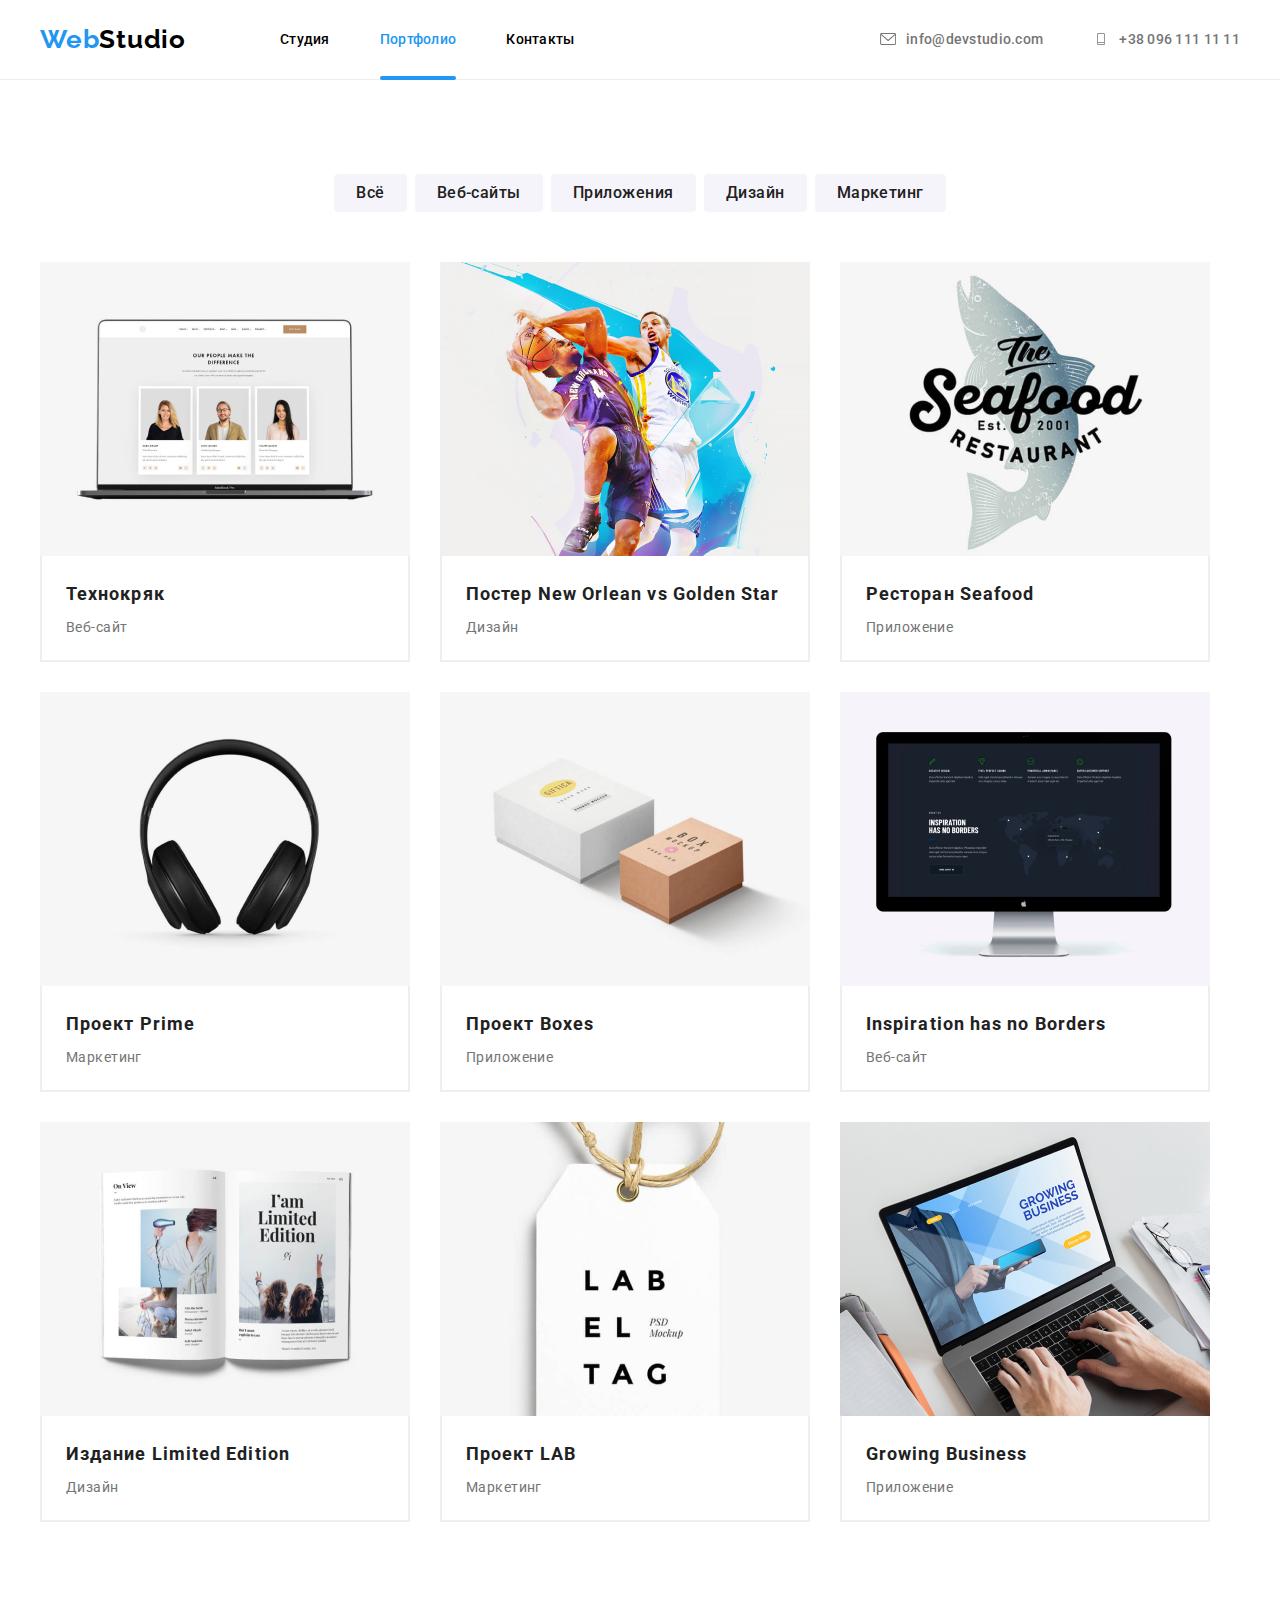
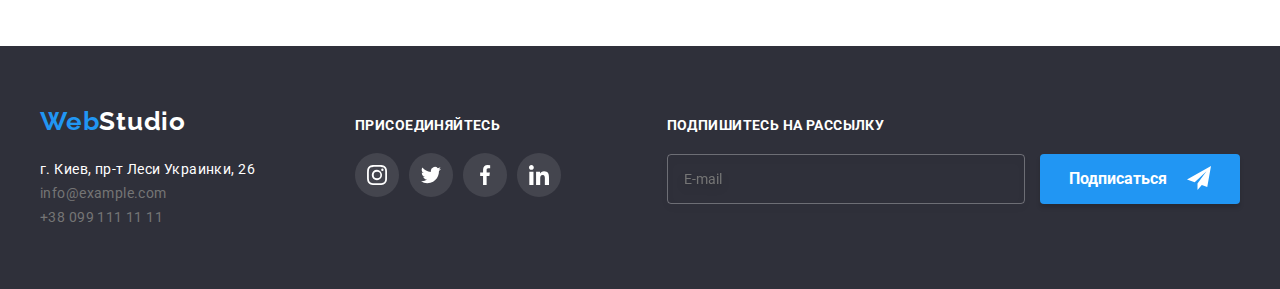
==== portfolio.html @ de34f995 "Add files via upload" ====
<!DOCTYPE html>
<html lang="ru">

<head>
    <meta charset="UTF-8">
    <meta http-equiv="X-UA-Compatible" content="IE=edge">
    <meta name="viewport" content="width=device-width, initial-scale=1.0">
    <title>Document</title>
    <link rel="preconnect" href="https://fonts.googleapis.com">
    <link rel="preconnect" href="https://fonts.gstatic.com" crossorigin>
    <link
        href="https://fonts.googleapis.com/css2?family=Raleway:wght@700&family=Roboto:wght@400;500;700;900&display=swap"
        rel="stylesheet">
    <link rel="stylesheet"
        href="https://cdnjs.cloudflare.com/ajax/libs/modern-normalize/1.1.0/modern-normalize.min.css">
    <link rel="stylesheet" href="./css/main.min.css">
</head>

<body>
    <header class="page-header">
        <div class="container navigation">
            <nav class="nav">
                <a href="./index.html" class="logo"><span class="accent">Web</span>Studio</a>
                <ul class="nav__list list">
                    <li class="nav__item"><a class="nav__link" href="./index.html">Студия</a></li>
                    <li class="nav__item"><a class="nav__link current" href="./portfolio.html">Портфолио</a></li>
                    <li class="nav__item"><a class="nav__link" href="">Контакты</a></li>
                </ul>
            </nav>
    
            <ul class="contacts list">
                <li class="contacts__item">
                    <a href="" class="contacts__link"><svg class="contacts__icon" width="16px" heigth="12px">
                            <use href="./images/sprite.svg#icon-envelope-hover"></use>
                        </svg>info@devstudio.com</a>
                </li>
                <li class="contacts__item">
                    <a href="" class="contacts__link"><svg class="contacts__icon" width="10px" heigth="16px">
                            <use href="./images/sprite.svg#icon-Vector"></use>
                        </svg>+38 096 111 11 11</a>
                </li>
            </ul>
        </div>
    </header>

     <main>
         <section class="section about">
            <div class="container">
                <h1 class="visually-hidden">Наши работы</h1>
                <ul class="about works list">
                    <li class="works__item"><button class="works__button" type="button">Всё</button></li>
                    <li class="works__item"><button class="works__button" type="button">Веб-сайты</button></li>
                    <li class="works__item"><button class="works__button" type="button">Приложения</button></li>
                    <li class="works__item"><button class="works__button" type="button">Дизайн</button></li>
                    <li class="works__item"><button class="works__button" type="button">Маркетинг</button></li>
                </ul>
                
                <ul class="about__list work-card list">
                    <li class="work-card__item">
                        <div class="work-card__foto">
                            <div class="work-card__text">
                                <div class="work-card__overlay">
                                    <p>
                                        Ресурс предлагает комплексные предложения с разным уровнем функционала и сервисов. Все это позволит
                                        посетителю
                                        получить
                                        исчерпывающие сведения о компании или частном лице.
                                    </p>
                                </div>
                            </div>
                            <img src="./images/img1.jpg" alt="Веб-сайт">
                        </div>
                        
                        <div class="work-card__description">
                            <h2 class="work-card__title">Технокряк</h2>
                            <p class="work-card__name">Веб-сайт</p>
                        </div>
                    </li>
                    <li class="work-card__item">
                        <div class="work-card__foto">
                            <div class="work-card__text">
                                <div class="work-card__overlay">
                                    <p>
                                        Ресурс предлагает комплексные предложения с разным уровнем функционала и сервисов. Все это позволит посетителю
                                        получить
                                        исчерпывающие сведения о компании или частном лице.
                                    </p>
                                </div>
                            </div>
                            <img src="./images/img2.jpg" alt="Дизайн">
                        </div>
                        <div class="work-card__description">
                            <h2 class="work-card__title">Постер New Orlean vs Golden Star</h2>
                            <p class="work-card__name">Дизайн</p>
                        </div>
                    </li>
                    <li class="work-card__item">
                        <div class="work-card__foto">
                            <div class="work-card__text">
                                <div class="work-card__overlay">
                                    <p>
                                        Ресурс предлагает комплексные предложения с разным уровнем функционала и сервисов. Все это позволит
                                        посетителю
                                        получить
                                        исчерпывающие сведения о компании или частном лице.
                                    </p>
                                </div>
                            </div>
                            <img src="./images/img3.jpg" alt="Приложение">
                        </div>                        
                        <div class="work-card__description">
                            <h2 class="work-card__title">Ресторан Seafood</h2>
                            <p class="work-card__name">Приложение</p>
                        </div>
                    </li>
                    <li class="work-card__item">
                        <div class="work-card__foto">
                            <div class="work-card__text">
                                <div class="work-card__overlay">
                                    <p>
                                        Ресурс предлагает комплексные предложения с разным уровнем функционала и сервисов. Все это позволит
                                        посетителю
                                        получить
                                        исчерпывающие сведения о компании или частном лице.
                                    </p>
                                </div>
                            </div>
                            <img src="./images/img4.jpg" alt="Маркетинг">
                        </div>
                        
                        <div class="work-card__description">
                            <h2 class="work-card__title">Проект Prime</h2>
                            <p class="work-card__name">Маркетинг</p>
                        </div>
                    </li>
                    <li class="work-card__item">
                        <div class="work-card__foto">
                            <div class="work-card__text">
                                <div class="work-card__overlay">
                                    <p>
                                        Ресурс предлагает комплексные предложения с разным уровнем функционала и сервисов. Все это позволит
                                        посетителю
                                        получить
                                        исчерпывающие сведения о компании или частном лице.
                                    </p>
                                </div>
                            </div>
                            <img src="./images/img5.jpg" alt=">Приложение">
                        </div>
                        
                        <div class="work-card__description">
                            <h2 class="work-card__title">Проект Boxes</h2>
                            <p class="work-card__name">Приложение</p>
                        </div>
                    </li>
                    <li class="work-card__item">
                        <div class="work-card__foto">
                            <div class="work-card__text">
                                <div class="work-card__overlay">
                                    <p>
                                        Ресурс предлагает комплексные предложения с разным уровнем функционала и сервисов. Все это позволит
                                        посетителю
                                        получить
                                        исчерпывающие сведения о компании или частном лице.
                                    </p>
                                </div>
                            </div>
                            <img src="./images/img6.jpg" alt="Веб-сайт">
                        </div>
                        
                        <div class="work-card__description">
                            <h2 class="work-card__title">Inspiration has no Borders</h2>
                            <p class="work-card__name">Веб-сайт</p>
                        </div>
                    </li>
                    <li class="work-card__item">
                        <div class="work-card__foto">
                            <div class="work-card__text">
                                <div class="work-card__overlay">
                                    <p>
                                        Ресурс предлагает комплексные предложения с разным уровнем функционала и сервисов. Все это позволит
                                        посетителю
                                        получить
                                        исчерпывающие сведения о компании или частном лице.
                                    </p>
                                </div>
                            </div>
                            <img src="./images/img7.jpg" alt="Дизайн">
                        </div>
                        
                        <div class="work-card__description">
                            <h2 class="work-card__title">Издание Limited Edition</h2>
                            <p class="work-card__name">Дизайн</p>
                        </div>
                    </li>
                    <li class="work-card__item">
                        <div class="work-card__foto">
                            <div class="work-card__textt">
                                <div class="work-card__overlay">
                                    <p>
                                        Ресурс предлагает комплексные предложения с разным уровнем функционала и сервисов. Все это позволит
                                        посетителю
                                        получить
                                        исчерпывающие сведения о компании или частном лице.
                                    </p>
                                </div>
                            </div>
                            <img src="./images/img8.jpg" alt="Маркетинг">
                        </div>
                        
                        <div class="work-card__description">
                            <h2 class="work-card__title">Проект LAB</h2>
                            <p class="work-card__name">Маркетинг</p>
                        </div>
                    </li>
                    <li class="work-card__item">
                        <div class="work-card__foto">
                            <div class="work-card__text">
                                <div class="work-card__overlay">
                                    <p>
                                        Ресурс предлагает комплексные предложения с разным уровнем функционала и сервисов. Все это позволит
                                        посетителю
                                        получить
                                        исчерпывающие сведения о компании или частном лице.
                                    </p>
                                </div>
                            </div>
                            <img src="./images/img9.jpg" alt="Приложение">
                        </div>
                        
                        <div class="work-card__description">
                            <h2 class="work-card__title">Growing Business</h2>
                            <p class="work-card__name">Приложение</p>
                        </div>
                    </li>
                </ul>
            </div>
         </section>

     </main>

    <footer class="footer">
        <div class="container">
            <div>
                <address class="footer__adress">
                    <a class="logo" href="./index.html"><span class="accent">Web</span>Studio</a>
                    <ul class="footer__list list">
                        <li class="footer__item"><a class="footer__link" href="">г. Киев, пр-т Леси Украинки, 26</a></li>
                        <li class="footer__item"><a class="footer__contact"
                                href="mailto:info@example.com">info@example.com</a></li>
                        <li class="footer__item"><a class="footer__contact" href="tel:+380991111111">+38 099 111 11 11</a>
                        </li>
                    </ul>
                </address>
            </div>
            <div class="social">
                <h2 class="social__title">Присоединяйтесь</h2>
                <ul class="social__list soclist list">
                    <li class="soclist__item">
                        <a class="soclist__link" href="">
                            <svg class="soclist__icon">
                                <use href="./images/sprite.svg#icon-instagram"></use>
                            </svg>
                        </a>
                    </li>
                    <li class="soclist__item">
                        <a class="soclist__link" href="">
                            <svg class="soclist__icon">
                                <use href="./images/sprite.svg#icon-twitter"></use>
                            </svg>
                        </a>
                    </li>
                    <li class="soclist__item">
                        <a class="soclist__link" href="">
                            <svg class="soclist__icon">
                                <use href="./images/sprite.svg#icon-facebook"></use>
                            </svg>
                        </a>
                    </li>
                    <li class="soclist__item">
                        <a class="soclist__link" href="">
                            <svg class="soclist__icon">
                                <use href="./images/sprite.svg#icon-linkedin"></use>
                            </svg>
                        </a>
                    </li>
                </ul>
            </div>
    
            <form class="footer__form subscribe">
                <h2 class="subscribe__title">Подпишитесь на рассылку</h2>
                <label type="email" id="email">
                    <input class="subscribe__input" type="email" name="email" placeholder="E-mail">
                </label>
                <button type="submit" class="subscribe__button">Подписаться
                    <svg class="subscribe__icon">
                        <use href="./images/sprite.svg#icon-icon-send"></use>
                    </svg>
                </button>
            </form>
        </div>
    </footer>
    
</body>
</html>
---- css/main.min.css ----
.visually-hidden{position:absolute;width:1px;height:1px;margin:-1px;border:0;padding:0;white-space:normal;clip-path:inset(100%);clip:rect(0 0 0 0);overflow:hidden}body{color:#757575;background-color:#fff;font-family:Roboto,sans-serif;font-weight:400;font-size:14px;line-height:1.71;letter-spacing:0.03em}section{padding-top:94px;padding-bottom:94px}h1,h2,h3,p{margin:0}img{display:block}ul{padding:0}input,textarea{outline:none}.list{list-style:none;margin:0}.section-title{color:#212121}.container{width:1200px;margin:0 auto}.footer .container{display:flex;align-items:baseline}.backdrop{position:fixed;top:0;left:0;width:100%;height:100%;background-color:rgba(0,0,0,0.2);opacity:1;transition:opacity 500ms cubic-bezier(0.4, 0, 0.2, 1),visibility 500ms cubic-bezier(0.4, 0, 0.2, 1)}.backdrop.is-hidden{visibility:hidden;opacity:0;pointer-events:none}.button{padding:10px 32px;border-radius:4px;border:none;font-family:inherit;font-weight:700;font-size:16px;line-height:1.88;text-align:center;letter-spacing:0.06em;color:#fff;background-color:#2196f3}.checkbox{position:absolute;width:1px;height:1px;margin:-1px;border:0;padding:0;white-space:normal;clip-path:inset(100%);clip:rect(0 0 0 0);overflow:hidden}.checkbox__icon{position:absolute;top:50%;left:0;transform:translateY(-50%);margin-left:12px;display:inline-block;width:15px;height:15px;border-radius:4px;border:2px solid #212121;transition:background 250ms cubic-bezier(0.4, 0, 0.2, 1)}.checkbox:checked+.checkbox__icon{border-color:#2196f3;background-color:#2196f3;background-size:contain;background-origin:border-box}.checkbox:focus+.checkbox__icon{border-color:#2196f3}.contacts{display:flex;margin:0 0 0 auto;padding-inline-start:0px}.contacts__link{display:flex;align-items:center;text-decoration:none;font-weight:500;font-size:14px;line-height:1.14;letter-spacing:0.02em;color:#757575;fill:#757575;transition:color 250ms cubic-bezier(0.4, 0, 0.2, 1),fill 250ms cubic-bezier(0.4, 0, 0.2, 1)}.contacts__link:hover,.contacts__link:focus{color:#2196f3;fill:#2196f3}.contacts__icon{width:16px;height:12px;margin-right:10px}.contacts__item+.contacts__item{margin-left:50px}.works{display:flex;justify-content:center;margin-top:0;margin-bottom:50px;padding-inline-start:0px}.works__item:not(:last-child){margin-right:8px}.works__button{padding:6px 22px;border:none;border-radius:4px;outline:none;font-weight:500;font-size:16px;line-height:1.62;letter-spacing:0.03em;color:#212121;background-color:#f5f4fa;transition:background-color 250ms cubic-bezier(0.4, 0, 0.2, 1),color 250ms cubic-bezier(0.4, 0, 0.2, 1),box-shadow 250ms cubic-bezier(0.4, 0, 0.2, 1)}.works__button:hover,.works__button:focus{color:#fff;background-color:#2196f3;box-shadow:0px 3px 1px rgba(0,0,0,0.1),0px 1px 2px rgba(0,0,0,0.08),0px 2px 2px rgba(0,0,0,0.12)}.form{position:relative;display:block;width:448px;margin-left:auto;margin-right:auto;padding:40px 0}.form__title{margin-bottom:10px;font-weight:700;font-size:20px;line-height:1.15;text-align:center;letter-spacing:0.03em;color:#212121}.form__text{position:relative;padding-left:36px;font-size:14px;line-height:1.7;letter-spacing:0.03em}.form__link{text-decoration:none;color:#2196f3;border-bottom:1px solid #2196f3}.form__field{display:flex;flex-direction:column}.form__field__lable{font-size:12px;line-height:1.16;letter-spacing:0.01em;color:#757575}.form__field__wrapper{position:relative}.form__field__input{width:100%;height:40px;margin-top:4px;margin-bottom:10px;padding:12px 12px 12px 42px;border:1px solid rgba(33,33,33,0.2);border-radius:4px;transition:border-color 250ms cubic-bezier(0.4, 0, 0.2, 1)}.form__field__input:focus{border-color:#2196f3}.form__field__icon{position:absolute;left:14px;top:0;width:15px;height:15px;transition:fill 250ms cubic-bezier(0.4, 0, 0.2, 1)}.form__field__input:focus+.form__field__icon{fill:#2196f3}.form__coment{display:flex;flex-direction:column}.form__coment__textarea{resize:none;height:120px;margin-top:4px;margin-bottom:20px;padding:12px 16px;border:1px solid rgba(33,33,33,0.2);border-radius:4px;font-size:14px;line-height:1.14;letter-spacing:0.01em;color:var(--title-text-color);transition:border-color 250ms cubic-bezier(0.4, 0, 0.2, 1);color:rgba(117,117,117,0.5)}.form__coment__textarea:focus{border-color:#2196f3}.form-button{margin-left:120px;margin-top:30px;padding:10px 56px;color:#fff;background:#2196f3;box-shadow:0px 4px 4px rgba(0,0,0,0.15);border:none;border-radius:4px;transition:background 250ms cubic-bezier(0.4, 0, 0.2, 1)}.form-button .form-button:hover,.form-button .form-button:focus{background:#188ce8;box-shadow:0px 4px 4px rgba(0,0,0,0.15)}.footer__form{position:relative;align-items:baseline;border:none;margin-left:auto}.subscribe__title{margin-right:10px;margin-bottom:20px;font-weight:700;font-size:14px;line-height:1.33;letter-spacing:0.03em;text-transform:uppercase}.subscribe__input{margin-right:12px;padding:0 16px;width:358px;height:50px;color:#fff;background-color:transparent;border:1px solid rgba(255,255,255,0.3);filter:drop-shadow(0px 4px 4px rgba(0,0,0,0.15));border-radius:4px;transition:border-color 250ms cubic-bezier(0.4, 0, 0.2, 1)}.subscribe__input:focus{border-color:#2196f3}.subscribe__button{position:relative;margin:0;padding:10px 29px;width:200px;height:50px;text-align:left;font-weight:700;font-size:16px;line-height:1.88;border:none;color:#fff;background-color:#2196f3;box-shadow:0px 4px 4px rgba(0,0,0,0.15);border-radius:4px}.subscribe__icon{position:absolute;bottom:14px;right:29px;width:24px;height:24px;background-color:#2196f3}.logo{font-family:Raleway,sans-serif;font-weight:700;font-size:26px;line-height:1.19;letter-spacing:0.03em;color:#000000;text-decoration:none}.accent{color:#2196f3}.backdrop.is-hidden .modal{transform:translate(-50%, -50%) translateY(150%)}.modal{position:absolute;top:50%;left:50%;transform:translate(-50%, -50%) translateY(0);transition:transform 500ms cubic-bezier(0.4, 0, 0.2, 1);width:528px;height:581px;background:#fff;box-shadow:0px 1px 3px rgba(0,0,0,0.12),0px 1px 1px rgba(0,0,0,0.14),0px 2px 1px rgba(0,0,0,0.2);border-radius:4px}.modal__close{position:absolute;top:8px;right:8px;width:30px;height:30px;padding:0;margin:0;border-radius:50%;border:1px solid rgba(0,0,0,0.1);background-color:transparent;transition:fill 250ms var(--time-function)}.modal__close:hover,.modal__close:focus{fill:#2196f3}.modal__icon{position:absolute;top:8px;right:8px;width:12px;height:12px}.navigation{display:flex;align-items:center}.nav{display:flex;align-items:center}.nav__list{position:relative;display:flex;margin-left:94px;margin-top:0;margin-bottom:0}.nav__item+.nav__item{margin-left:50px}.nav__link{position:relative;padding-top:32px;padding-bottom:32px;font-weight:500;font-size:14px;line-height:1.14;letter-spacing:0.02em;text-decoration:none;color:var(--title-text-color);transition:color 250ms cubic-bezier(0.4, 0, 0.2, 1)}.nav__link:hover,.nav__link:focus{color:#2196f3}.nav__link::after{content:"";position:absolute;bottom:-1px;display:block;width:100%;height:4px;border-radius:2px;background-color:#2196f3;opacity:0;transition:opacity 250ms cubic-bezier(0.4, 0, 0.2, 1)}.nav__link.current::after{opacity:1}.nav__link.current{color:#2196f3}.soc{display:flex;justify-content:center;list-style:none}.soc__item{display:flex;justify-content:center;align-items:center;width:44px;height:44px;border-radius:50%;border-color:transparent;background-color:#fff;transition:background-color 250ms cubic-bezier(0.4, 0, 0.2, 1)}.soc__item:not(:last-child){margin-right:10px}.soc__item:hover,.soc__item:focus{background-color:#2196f3}.soc__link{margin:0;padding:0;width:20px;height:20px}.soc__icon{width:20px;height:20px;fill:#afb1b8;transition:fill 250ms cubic-bezier(0.4, 0, 0.2, 1)}.soc__item:hover .soc__icon,.soc__item:focus .soc__icon{fill:#fff}.card-set{display:flex}.card-set__item{background-color:#fff}.card-set__item:not(:last-child){margin-right:30px}.card-set__image{width:270px;height:260px}.card-set__info{padding-top:30px;padding-bottom:30px}.card-set__name{margin-bottom:10px;font-weight:500;font-size:16px;line-height:1.19;letter-spacing:0.03em;color:#212121}.card-set__text{margin-bottom:16px;font-size:16px;line-height:1.19;letter-spacing:0.03em}.about{display:flex}.about__item{width:270px;margin-right:30px;text-align:left}.about__item:last-child{margin-right:0}.about__image{display:flex;justify-content:center;align-items:center;margin-bottom:30px;width:270px;height:120px;border-radius:4px;background-color:#f5f4fa}.about__icon{width:70px;height:70px}.about__title{margin-bottom:10px;font-weight:700;font-size:14px;line-height:1.14;letter-spacing:0.03em;text-transform:uppercase;text-decoration:none;color:#212121}.clients{text-align:center}.clients__title{margin-bottom:50px;font-weight:700;font-size:36px;line-height:42px;text-align:center;letter-spacing:0.03em;color:#212121}.clients__list{display:flex;margin-top:0;margin-bottom:0}.clients__item:not(:last-child){margin-right:30px}.clients__link{display:flex;justify-content:center;align-items:center;width:170px;height:92px;border:1px solid #afb1b8;border-radius:4px;outline:none;transition:border-color 250ms cubic-bezier(0.4, 0, 0.2, 1)}.clients__link:hover,.clients__link:focus{border-color:#2196f3}.clients__icon{width:106px;height:60px;fill:#afb1b8;transition:fill 250ms cubic-bezier(0.4, 0, 0.2, 1)}.clients__link:hover .clients__icon,.clients__link:focus .clients__icon{fill:#2196f3}.footer{padding-top:60px;padding-bottom:60px;color:#fff;background-color:#2f303a}.footer__adress{max-width:230px;margin-right:50px;text-align:left;font-family:Roboto, sans-serif;font-style:normal;font-size:14px;line-height:1.71;letter-spacing:0.03em}.footer .logo{color:#fff}.footer__list{margin-top:20px}.footer__list__item:not(:last-child){margin-bottom:9px}.footer__link{color:#fff;text-decoration:none;font-size:14px;line-height:1.71;letter-spacing:0.03em;transition:color 250ms cubic-bezier(0.4, 0, 0.2, 1)}.footer__link:hover,.footer__link:focus{color:#2196f3}.footer__contact{text-decoration:none;color:#757575;transition:color 250ms cubic-bezier(0.4, 0, 0.2, 1)}.footer__contact:hover,.footer__contact:focus{color:#2196f3}.social{margin-left:50px}.social__title{margin-bottom:20px;font-weight:700;font-size:14px;line-height:16px;letter-spacing:0.03em;text-transform:uppercase}.social__list{display:flex}.soclist__item:not(:last-child){margin-right:10px}.soclist__link{display:flex;justify-content:center;align-items:center;width:44px;height:44px;border-radius:50%;outline:none;background:rgba(255,255,255,0.1);transition:background-color 250ms cubic-bezier(0.4, 0, 0.2, 1)}.soclist__link:hover,.soclist__link:focus{background-color:#2196f3}.soclist__icon{width:20px;height:20px;fill:#fff}.page-header{display:flex;height:80px;color:#000000;text-decoration:none;border-bottom:1px solid #ececec}.hero{padding-top:200px;padding-bottom:200px;text-align:center;background:linear-gradient(rgba(47,48,58,0.4), rgba(47,48,58,0.4)),url(../images/bcg-foto.jpg);background-position:center;background-color:#c4c4c4;background-repeat:no-repeat;color:#fff}.hero__title{margin-left:auto;margin-right:auto;margin-bottom:30px;width:696px;font-weight:900;font-size:44px;line-height:1.36;letter-spacing:0.06em;text-transform:uppercase;text-align:center}.team{text-align:center;background-color:#f5f4fa}.team__title{margin-bottom:50px;font-weight:700;font-size:36px;line-height:1.17;text-align:center;letter-spacing:0.03em;color:#212121}.team__item{box-shadow:0px 1px 3px rgba(0,0,0,0.12),0px 1px 1px rgba(0,0,0,0.14),0px 2px 1px rgba(0,0,0,0.2);border-radius:0px 0px 4px 4px}.section-work{padding-top:0}.section-work__list{display:flex}.section-work__title{margin-bottom:50px;font-weight:700;font-size:36px;line-height:1.17;text-align:center;letter-spacing:0.03em;color:#212121}.develop__item{position:relative}.develop__item:not(:last-child){margin-right:30px}.develop__fon{position:absolute;bottom:0;width:370px;height:70px;background-color:rgba(47,48,58,0.8)}.develop__text{position:absolute;top:50%;left:50%;transform:translate(-50%, -50%);font-weight:700;font-size:14px;line-height:1.14;min-width:205px;letter-spacing:0.03em;text-transform:uppercase;color:#fff}.about__list{display:flex;flex-wrap:wrap;margin:0;padding-inline-start:0px;justify-content:center}.work-card__item{margin-right:30px;margin-bottom:30px;transition:box-shadow 250ms cubic-bezier(0.4, 0, 0.2, 1)}.work-card__item__item:nth-child(3n){margin-right:0}.work-card__item__item:nth-child(n+7){margin-bottom:0}.work-card__item .work-card__foto{position:relative;overflow:hidden}.work-card__item__foto{position:relative;overflow:hidden}.work-card__item:hover{box-shadow:0px 1px 1px rgba(0,0,0,0.12),0px 4px 4px rgba(0,0,0,0.06),1px 4px 6px rgba(0,0,0,0.16)}.work-card__overlay{position:absolute;top:0;left:0;width:100%;height:100%;padding:63px 24px;color:#fff;background:rgba(33,150,243,0.9);transform:translateY(100%);transition:transform 250ms cubic-bezier(0.4, 0, 0.2, 1)}.work-card__item:hover .work-card__overlay{transform:translateY(0)}.work-card__description{padding:20px 24px;border-right:2px solid #eeeeee;border-left:2px solid #eeeeee;border-bottom:2px solid #eeeeee;text-align:left}.work-card__description__text{font-weight:400;font-size:18px;line-height:1.56;letter-spacing:0.03em}.work-card__title{max-width:322px;margin-bottom:4px;font-weight:700;font-size:18px;line-height:2;letter-spacing:0.06em;color:#212121}
/*# sourceMappingURL=main.min.css.map */
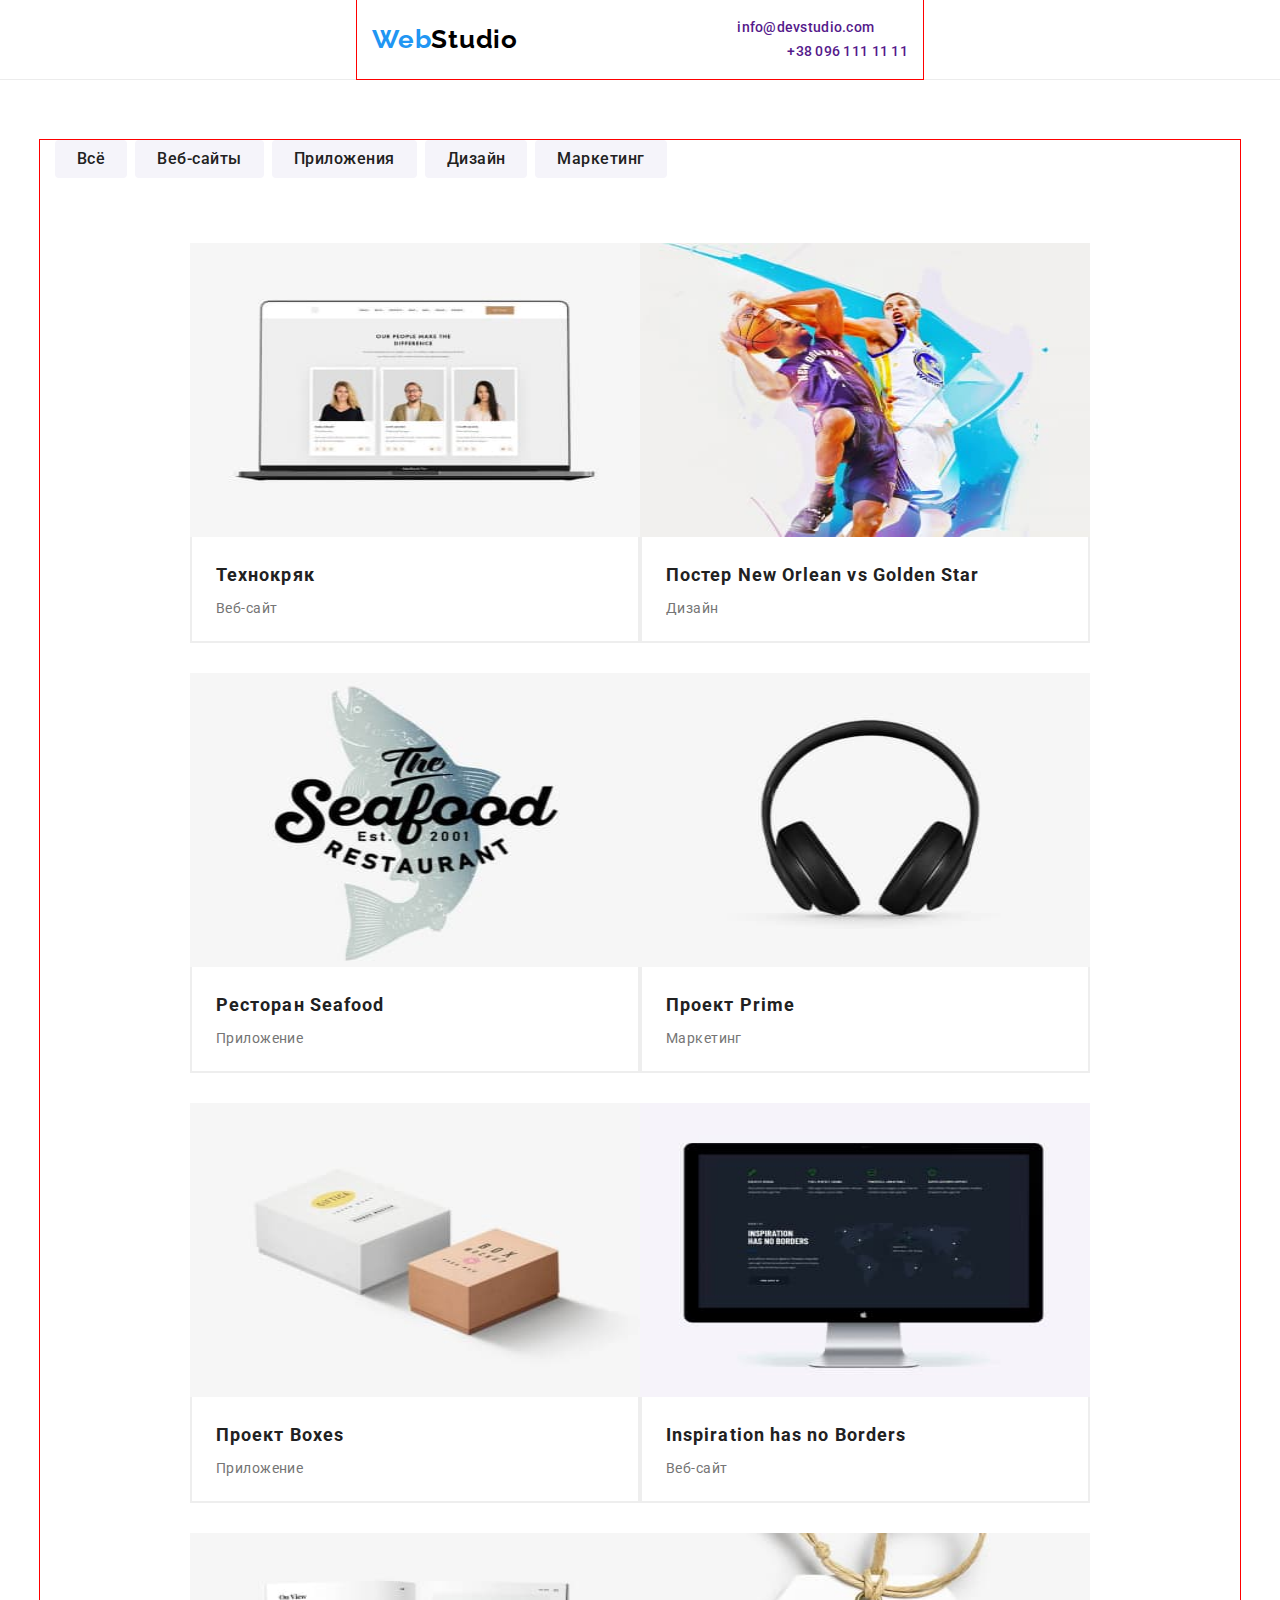
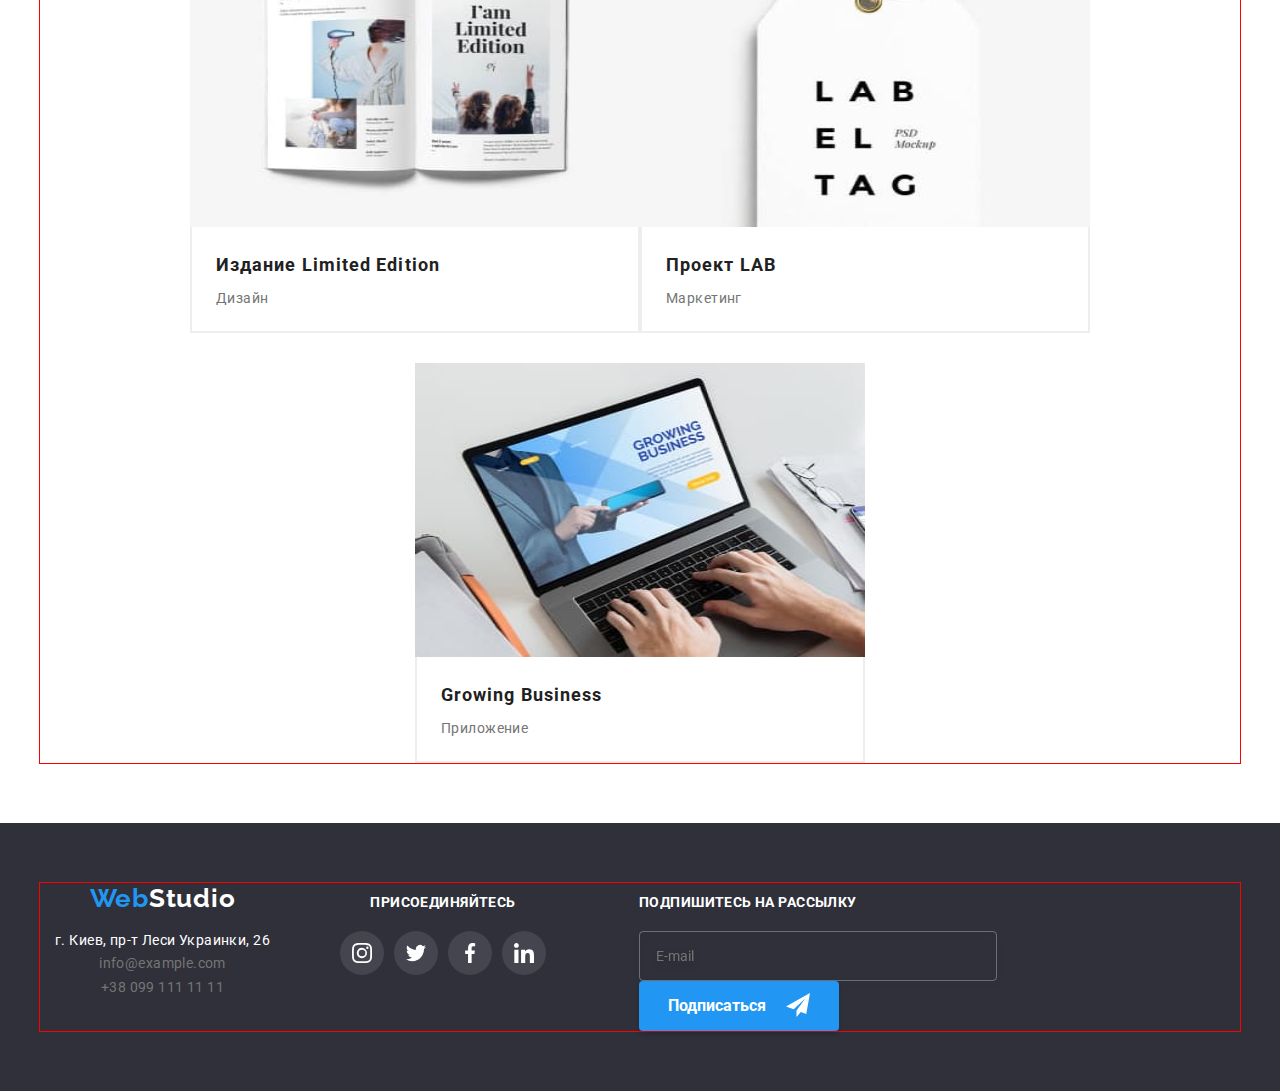
==== commit 46d43404: "cСтилізує портфоліо" ====
--- a/portfolio.html
+++ b/portfolio.html
@@ -44,10 +44,10 @@
     </header>
 
      <main>
-         <section class="section about">
+         <section class="section abouts">
             <div class="container">
                 <h1 class="visually-hidden">Наши работы</h1>
-                <ul class="about works list">
+                <ul class="abouts works list">
                     <li class="works__item"><button class="works__button" type="button">Всё</button></li>
                     <li class="works__item"><button class="works__button" type="button">Веб-сайты</button></li>
                     <li class="works__item"><button class="works__button" type="button">Приложения</button></li>
@@ -55,20 +55,20 @@
                     <li class="works__item"><button class="works__button" type="button">Маркетинг</button></li>
                 </ul>
                 
-                <ul class="about__list work-card list">
-                    <li class="work-card__item">
-                        <div class="work-card__foto">
-                            <div class="work-card__text">
-                                <div class="work-card__overlay">
-                                    <p>
-                                        Ресурс предлагает комплексные предложения с разным уровнем функционала и сервисов. Все это позволит
-                                        посетителю
-                                        получить
-                                        исчерпывающие сведения о компании или частном лице.
-                                    </p>
-                                </div>
-                            </div>
-                            <img src="./images/img1.jpg" alt="Веб-сайт">
+                <ul class="abouts__list work-card list">
+                    <li class="work-card__item">
+                        <div class="work-card__foto">
+                            <div class="work-card__text">
+                                <div class="work-card__overlay">
+                                    <p>
+                                        Ресурс предлагает комплексные предложения с разным уровнем функционала и сервисов. Все это позволит
+                                        посетителю
+                                        получить
+                                        исчерпывающие сведения о компании или частном лице.
+                                    </p>
+                                </div>
+                            </div>
+                            <img class="work-card__img" src="./images/img1.jpg" alt="Веб-сайт">
                         </div>
                         
                         <div class="work-card__description">
@@ -87,7 +87,7 @@
                                     </p>
                                 </div>
                             </div>
-                            <img src="./images/img2.jpg" alt="Дизайн">
+                            <img class="work-card__img" src="./images/img2.jpg" alt="Дизайн">
                         </div>
                         <div class="work-card__description">
                             <h2 class="work-card__title">Постер New Orlean vs Golden Star</h2>
@@ -106,7 +106,7 @@
                                     </p>
                                 </div>
                             </div>
-                            <img src="./images/img3.jpg" alt="Приложение">
+                            <img class="work-card__img" src="./images/img3.jpg" alt="Приложение">
                         </div>                        
                         <div class="work-card__description">
                             <h2 class="work-card__title">Ресторан Seafood</h2>
@@ -125,7 +125,7 @@
                                     </p>
                                 </div>
                             </div>
-                            <img src="./images/img4.jpg" alt="Маркетинг">
+                            <img class="work-card__img" src="./images/img4.jpg" alt="Маркетинг">
                         </div>
                         
                         <div class="work-card__description">
@@ -145,7 +145,7 @@
                                     </p>
                                 </div>
                             </div>
-                            <img src="./images/img5.jpg" alt=">Приложение">
+                            <img class="work-card__img" src="./images/img5.jpg" alt=">Приложение">
                         </div>
                         
                         <div class="work-card__description">
@@ -165,7 +165,7 @@
                                     </p>
                                 </div>
                             </div>
-                            <img src="./images/img6.jpg" alt="Веб-сайт">
+                            <img class="work-card__img" src="./images/img6.jpg" alt="Веб-сайт">
                         </div>
                         
                         <div class="work-card__description">
@@ -185,7 +185,7 @@
                                     </p>
                                 </div>
                             </div>
-                            <img src="./images/img7.jpg" alt="Дизайн">
+                            <img class="work-card__img" src="./images/img7.jpg" alt="Дизайн">
                         </div>
                         
                         <div class="work-card__description">
@@ -205,7 +205,7 @@
                                     </p>
                                 </div>
                             </div>
-                            <img src="./images/img8.jpg" alt="Маркетинг">
+                            <img class="work-card__img" src="./images/img8.jpg" alt="Маркетинг">
                         </div>
                         
                         <div class="work-card__description">
@@ -225,7 +225,7 @@
                                     </p>
                                 </div>
                             </div>
-                            <img src="./images/img9.jpg" alt="Приложение">
+                            <img class="work-card__img" src="./images/img9.jpg" alt="Приложение">
                         </div>
                         
                         <div class="work-card__description">
--- a/css/main.min.css
+++ b/css/main.min.css
@@ -1,2 +1,2 @@
-.visually-hidden{position:absolute;width:1px;height:1px;margin:-1px;border:0;padding:0;white-space:normal;clip-path:inset(100%);clip:rect(0 0 0 0);overflow:hidden}body{color:#757575;background-color:#fff;font-family:Roboto,sans-serif;font-weight:400;font-size:14px;line-height:1.71;letter-spacing:0.03em}section{padding-top:94px;padding-bottom:94px}h1,h2,h3,p{margin:0}img{display:block}ul{padding:0}input,textarea{outline:none}.list{list-style:none;margin:0}.section-title{color:#212121}.container{width:1200px;margin:0 auto}.footer .container{display:flex;align-items:baseline}.backdrop{position:fixed;top:0;left:0;width:100%;height:100%;background-color:rgba(0,0,0,0.2);opacity:1;transition:opacity 500ms cubic-bezier(0.4, 0, 0.2, 1),visibility 500ms cubic-bezier(0.4, 0, 0.2, 1)}.backdrop.is-hidden{visibility:hidden;opacity:0;pointer-events:none}.button{padding:10px 32px;border-radius:4px;border:none;font-family:inherit;font-weight:700;font-size:16px;line-height:1.88;text-align:center;letter-spacing:0.06em;color:#fff;background-color:#2196f3}.checkbox{position:absolute;width:1px;height:1px;margin:-1px;border:0;padding:0;white-space:normal;clip-path:inset(100%);clip:rect(0 0 0 0);overflow:hidden}.checkbox__icon{position:absolute;top:50%;left:0;transform:translateY(-50%);margin-left:12px;display:inline-block;width:15px;height:15px;border-radius:4px;border:2px solid #212121;transition:background 250ms cubic-bezier(0.4, 0, 0.2, 1)}.checkbox:checked+.checkbox__icon{border-color:#2196f3;background-color:#2196f3;background-size:contain;background-origin:border-box}.checkbox:focus+.checkbox__icon{border-color:#2196f3}.contacts{display:flex;margin:0 0 0 auto;padding-inline-start:0px}.contacts__link{display:flex;align-items:center;text-decoration:none;font-weight:500;font-size:14px;line-height:1.14;letter-spacing:0.02em;color:#757575;fill:#757575;transition:color 250ms cubic-bezier(0.4, 0, 0.2, 1),fill 250ms cubic-bezier(0.4, 0, 0.2, 1)}.contacts__link:hover,.contacts__link:focus{color:#2196f3;fill:#2196f3}.contacts__icon{width:16px;height:12px;margin-right:10px}.contacts__item+.contacts__item{margin-left:50px}.works{display:flex;justify-content:center;margin-top:0;margin-bottom:50px;padding-inline-start:0px}.works__item:not(:last-child){margin-right:8px}.works__button{padding:6px 22px;border:none;border-radius:4px;outline:none;font-weight:500;font-size:16px;line-height:1.62;letter-spacing:0.03em;color:#212121;background-color:#f5f4fa;transition:background-color 250ms cubic-bezier(0.4, 0, 0.2, 1),color 250ms cubic-bezier(0.4, 0, 0.2, 1),box-shadow 250ms cubic-bezier(0.4, 0, 0.2, 1)}.works__button:hover,.works__button:focus{color:#fff;background-color:#2196f3;box-shadow:0px 3px 1px rgba(0,0,0,0.1),0px 1px 2px rgba(0,0,0,0.08),0px 2px 2px rgba(0,0,0,0.12)}.form{position:relative;display:block;width:448px;margin-left:auto;margin-right:auto;padding:40px 0}.form__title{margin-bottom:10px;font-weight:700;font-size:20px;line-height:1.15;text-align:center;letter-spacing:0.03em;color:#212121}.form__text{position:relative;padding-left:36px;font-size:14px;line-height:1.7;letter-spacing:0.03em}.form__link{text-decoration:none;color:#2196f3;border-bottom:1px solid #2196f3}.form__field{display:flex;flex-direction:column}.form__field__lable{font-size:12px;line-height:1.16;letter-spacing:0.01em;color:#757575}.form__field__wrapper{position:relative}.form__field__input{width:100%;height:40px;margin-top:4px;margin-bottom:10px;padding:12px 12px 12px 42px;border:1px solid rgba(33,33,33,0.2);border-radius:4px;transition:border-color 250ms cubic-bezier(0.4, 0, 0.2, 1)}.form__field__input:focus{border-color:#2196f3}.form__field__icon{position:absolute;left:14px;top:0;width:15px;height:15px;transition:fill 250ms cubic-bezier(0.4, 0, 0.2, 1)}.form__field__input:focus+.form__field__icon{fill:#2196f3}.form__coment{display:flex;flex-direction:column}.form__coment__textarea{resize:none;height:120px;margin-top:4px;margin-bottom:20px;padding:12px 16px;border:1px solid rgba(33,33,33,0.2);border-radius:4px;font-size:14px;line-height:1.14;letter-spacing:0.01em;color:var(--title-text-color);transition:border-color 250ms cubic-bezier(0.4, 0, 0.2, 1);color:rgba(117,117,117,0.5)}.form__coment__textarea:focus{border-color:#2196f3}.form-button{margin-left:120px;margin-top:30px;padding:10px 56px;color:#fff;background:#2196f3;box-shadow:0px 4px 4px rgba(0,0,0,0.15);border:none;border-radius:4px;transition:background 250ms cubic-bezier(0.4, 0, 0.2, 1)}.form-button .form-button:hover,.form-button .form-button:focus{background:#188ce8;box-shadow:0px 4px 4px rgba(0,0,0,0.15)}.footer__form{position:relative;align-items:baseline;border:none;margin-left:auto}.subscribe__title{margin-right:10px;margin-bottom:20px;font-weight:700;font-size:14px;line-height:1.33;letter-spacing:0.03em;text-transform:uppercase}.subscribe__input{margin-right:12px;padding:0 16px;width:358px;height:50px;color:#fff;background-color:transparent;border:1px solid rgba(255,255,255,0.3);filter:drop-shadow(0px 4px 4px rgba(0,0,0,0.15));border-radius:4px;transition:border-color 250ms cubic-bezier(0.4, 0, 0.2, 1)}.subscribe__input:focus{border-color:#2196f3}.subscribe__button{position:relative;margin:0;padding:10px 29px;width:200px;height:50px;text-align:left;font-weight:700;font-size:16px;line-height:1.88;border:none;color:#fff;background-color:#2196f3;box-shadow:0px 4px 4px rgba(0,0,0,0.15);border-radius:4px}.subscribe__icon{position:absolute;bottom:14px;right:29px;width:24px;height:24px;background-color:#2196f3}.logo{font-family:Raleway,sans-serif;font-weight:700;font-size:26px;line-height:1.19;letter-spacing:0.03em;color:#000000;text-decoration:none}.accent{color:#2196f3}.backdrop.is-hidden .modal{transform:translate(-50%, -50%) translateY(150%)}.modal{position:absolute;top:50%;left:50%;transform:translate(-50%, -50%) translateY(0);transition:transform 500ms cubic-bezier(0.4, 0, 0.2, 1);width:528px;height:581px;background:#fff;box-shadow:0px 1px 3px rgba(0,0,0,0.12),0px 1px 1px rgba(0,0,0,0.14),0px 2px 1px rgba(0,0,0,0.2);border-radius:4px}.modal__close{position:absolute;top:8px;right:8px;width:30px;height:30px;padding:0;margin:0;border-radius:50%;border:1px solid rgba(0,0,0,0.1);background-color:transparent;transition:fill 250ms var(--time-function)}.modal__close:hover,.modal__close:focus{fill:#2196f3}.modal__icon{position:absolute;top:8px;right:8px;width:12px;height:12px}.navigation{display:flex;align-items:center}.nav{display:flex;align-items:center}.nav__list{position:relative;display:flex;margin-left:94px;margin-top:0;margin-bottom:0}.nav__item+.nav__item{margin-left:50px}.nav__link{position:relative;padding-top:32px;padding-bottom:32px;font-weight:500;font-size:14px;line-height:1.14;letter-spacing:0.02em;text-decoration:none;color:var(--title-text-color);transition:color 250ms cubic-bezier(0.4, 0, 0.2, 1)}.nav__link:hover,.nav__link:focus{color:#2196f3}.nav__link::after{content:"";position:absolute;bottom:-1px;display:block;width:100%;height:4px;border-radius:2px;background-color:#2196f3;opacity:0;transition:opacity 250ms cubic-bezier(0.4, 0, 0.2, 1)}.nav__link.current::after{opacity:1}.nav__link.current{color:#2196f3}.soc{display:flex;justify-content:center;list-style:none}.soc__item{display:flex;justify-content:center;align-items:center;width:44px;height:44px;border-radius:50%;border-color:transparent;background-color:#fff;transition:background-color 250ms cubic-bezier(0.4, 0, 0.2, 1)}.soc__item:not(:last-child){margin-right:10px}.soc__item:hover,.soc__item:focus{background-color:#2196f3}.soc__link{margin:0;padding:0;width:20px;height:20px}.soc__icon{width:20px;height:20px;fill:#afb1b8;transition:fill 250ms cubic-bezier(0.4, 0, 0.2, 1)}.soc__item:hover .soc__icon,.soc__item:focus .soc__icon{fill:#fff}.card-set{display:flex}.card-set__item{background-color:#fff}.card-set__item:not(:last-child){margin-right:30px}.card-set__image{width:270px;height:260px}.card-set__info{padding-top:30px;padding-bottom:30px}.card-set__name{margin-bottom:10px;font-weight:500;font-size:16px;line-height:1.19;letter-spacing:0.03em;color:#212121}.card-set__text{margin-bottom:16px;font-size:16px;line-height:1.19;letter-spacing:0.03em}.about{display:flex}.about__item{width:270px;margin-right:30px;text-align:left}.about__item:last-child{margin-right:0}.about__image{display:flex;justify-content:center;align-items:center;margin-bottom:30px;width:270px;height:120px;border-radius:4px;background-color:#f5f4fa}.about__icon{width:70px;height:70px}.about__title{margin-bottom:10px;font-weight:700;font-size:14px;line-height:1.14;letter-spacing:0.03em;text-transform:uppercase;text-decoration:none;color:#212121}.clients{text-align:center}.clients__title{margin-bottom:50px;font-weight:700;font-size:36px;line-height:42px;text-align:center;letter-spacing:0.03em;color:#212121}.clients__list{display:flex;margin-top:0;margin-bottom:0}.clients__item:not(:last-child){margin-right:30px}.clients__link{display:flex;justify-content:center;align-items:center;width:170px;height:92px;border:1px solid #afb1b8;border-radius:4px;outline:none;transition:border-color 250ms cubic-bezier(0.4, 0, 0.2, 1)}.clients__link:hover,.clients__link:focus{border-color:#2196f3}.clients__icon{width:106px;height:60px;fill:#afb1b8;transition:fill 250ms cubic-bezier(0.4, 0, 0.2, 1)}.clients__link:hover .clients__icon,.clients__link:focus .clients__icon{fill:#2196f3}.footer{padding-top:60px;padding-bottom:60px;color:#fff;background-color:#2f303a}.footer__adress{max-width:230px;margin-right:50px;text-align:left;font-family:Roboto, sans-serif;font-style:normal;font-size:14px;line-height:1.71;letter-spacing:0.03em}.footer .logo{color:#fff}.footer__list{margin-top:20px}.footer__list__item:not(:last-child){margin-bottom:9px}.footer__link{color:#fff;text-decoration:none;font-size:14px;line-height:1.71;letter-spacing:0.03em;transition:color 250ms cubic-bezier(0.4, 0, 0.2, 1)}.footer__link:hover,.footer__link:focus{color:#2196f3}.footer__contact{text-decoration:none;color:#757575;transition:color 250ms cubic-bezier(0.4, 0, 0.2, 1)}.footer__contact:hover,.footer__contact:focus{color:#2196f3}.social{margin-left:50px}.social__title{margin-bottom:20px;font-weight:700;font-size:14px;line-height:16px;letter-spacing:0.03em;text-transform:uppercase}.social__list{display:flex}.soclist__item:not(:last-child){margin-right:10px}.soclist__link{display:flex;justify-content:center;align-items:center;width:44px;height:44px;border-radius:50%;outline:none;background:rgba(255,255,255,0.1);transition:background-color 250ms cubic-bezier(0.4, 0, 0.2, 1)}.soclist__link:hover,.soclist__link:focus{background-color:#2196f3}.soclist__icon{width:20px;height:20px;fill:#fff}.page-header{display:flex;height:80px;color:#000000;text-decoration:none;border-bottom:1px solid #ececec}.hero{padding-top:200px;padding-bottom:200px;text-align:center;background:linear-gradient(rgba(47,48,58,0.4), rgba(47,48,58,0.4)),url(../images/bcg-foto.jpg);background-position:center;background-color:#c4c4c4;background-repeat:no-repeat;color:#fff}.hero__title{margin-left:auto;margin-right:auto;margin-bottom:30px;width:696px;font-weight:900;font-size:44px;line-height:1.36;letter-spacing:0.06em;text-transform:uppercase;text-align:center}.team{text-align:center;background-color:#f5f4fa}.team__title{margin-bottom:50px;font-weight:700;font-size:36px;line-height:1.17;text-align:center;letter-spacing:0.03em;color:#212121}.team__item{box-shadow:0px 1px 3px rgba(0,0,0,0.12),0px 1px 1px rgba(0,0,0,0.14),0px 2px 1px rgba(0,0,0,0.2);border-radius:0px 0px 4px 4px}.section-work{padding-top:0}.section-work__list{display:flex}.section-work__title{margin-bottom:50px;font-weight:700;font-size:36px;line-height:1.17;text-align:center;letter-spacing:0.03em;color:#212121}.develop__item{position:relative}.develop__item:not(:last-child){margin-right:30px}.develop__fon{position:absolute;bottom:0;width:370px;height:70px;background-color:rgba(47,48,58,0.8)}.develop__text{position:absolute;top:50%;left:50%;transform:translate(-50%, -50%);font-weight:700;font-size:14px;line-height:1.14;min-width:205px;letter-spacing:0.03em;text-transform:uppercase;color:#fff}.about__list{display:flex;flex-wrap:wrap;margin:0;padding-inline-start:0px;justify-content:center}.work-card__item{margin-right:30px;margin-bottom:30px;transition:box-shadow 250ms cubic-bezier(0.4, 0, 0.2, 1)}.work-card__item__item:nth-child(3n){margin-right:0}.work-card__item__item:nth-child(n+7){margin-bottom:0}.work-card__item .work-card__foto{position:relative;overflow:hidden}.work-card__item__foto{position:relative;overflow:hidden}.work-card__item:hover{box-shadow:0px 1px 1px rgba(0,0,0,0.12),0px 4px 4px rgba(0,0,0,0.06),1px 4px 6px rgba(0,0,0,0.16)}.work-card__overlay{position:absolute;top:0;left:0;width:100%;height:100%;padding:63px 24px;color:#fff;background:rgba(33,150,243,0.9);transform:translateY(100%);transition:transform 250ms cubic-bezier(0.4, 0, 0.2, 1)}.work-card__item:hover .work-card__overlay{transform:translateY(0)}.work-card__description{padding:20px 24px;border-right:2px solid #eeeeee;border-left:2px solid #eeeeee;border-bottom:2px solid #eeeeee;text-align:left}.work-card__description__text{font-weight:400;font-size:18px;line-height:1.56;letter-spacing:0.03em}.work-card__title{max-width:322px;margin-bottom:4px;font-weight:700;font-size:18px;line-height:2;letter-spacing:0.06em;color:#212121}
+.visually-hidden{position:absolute;width:1px;height:1px;margin:-1px;border:0;padding:0;white-space:normal;clip-path:inset(100%);clip:rect(0 0 0 0);overflow:hidden}body{color:#757575;background-color:#fff;font-family:Roboto,sans-serif;font-weight:400;font-size:14px;line-height:1.71;letter-spacing:0.03em}h1,h2,h3,p{margin:0}img{display:block}ul{padding:0}input,textarea{outline:none}.section-title{color:#212121}.list{list-style:none}.no-scroll{overflow:hidden}.container{width:100%;margin-top:0;padding-left:15px;padding-right:15px;margin-left:auto;margin-right:auto;outline:1px solid red}@media (min-width: 480px){.container{width:480px}}@media (min-width: 768px){.container{width:768px}}@media (min-width: 1200px){.container{width:1200px}}@media screen and (max-width: 479px){.page-header{position:relative;height:60px}.page-header__icon{margin:0;padding:0;width:40px;height:40px;border:none;background-color:transparent}.menu__button{display:inline-flex;margin-right:15px;padding:0;border:none;background-color:transparent}.menu__button .icon-cross{display:none}.menu__button.is-open .icon-cross{display:flex;top:15px;left:15px}.menu__button.is-open .icon-menu{display:none}.nav-block{display:flex;align-items:center}.menu-container{position:absolute;display:none;top:0;left:0;width:100%;height:796px;padding:20px;background-color:bisque}.menu-container.is-open{display:block}}@media screen and (min-width: 480px){.page-header{position:relative;height:60px}.page-header__icon{margin:0;padding:0;width:40px;height:40px;border:none;background-color:transparent}.nav-block{display:flex;align-items:center}.menu__button{display:inline-flex;margin-left:266px;margin-right:15px;padding:0;border:none;background-color:transparent;z-index:999}.menu__button .icon-cross{display:none}.menu__button.is-open .icon-cross{display:flex;top:15px;left:15px}.menu__button.is-open .icon-menu{display:none}.nav__list{margin-top:0;margin-bottom:302px}.contacts{display:flex;margin-top:0;padding-inline-start:0;flex-direction:column-reverse;list-style-type:none}.contacts__item--phone{font-size:34px;line-height:1.18;margin-bottom:32px}.contacts__link--phone{text-decoration:none;color:#2196f3}.contacts__item--mail{font-size:24px;line-height:1.16}.contacts__link--mail{text-decoration:none;color:#757575}.contacts__icon{display:none}.mob-soc{position:relative;display:flex;padding-inline-start:0;list-style-type:none}.mob-link{text-decoration:none;color:#2196f3;margin-right:20px}.menu-container{position:absolute;display:none;z-index:2;background-color:bisque;top:0;left:0;width:100%;height:796px;padding:48px 40px;background-color:#fff}.menu-container.is-open{display:block}}@media screen and (min-width: 768px){.page-header{height:80px}.menu__button{display:none}.nav-block{display:block}}@media screen and (min-width: 480px){.hero{height:400px}.hero__title{margin-left:auto;margin-right:auto;width:360px;line-height:1.62;margin-bottom:30px}}@media screen and (min-width: 768px){.hero{height:400px}.hero__title{margin-left:auto;margin-right:auto;width:360px;line-height:1.62;margin-bottom:30px}}@media screen and (min-width: 1200px){.hero{height:600px}.hero__title{margin-left:auto;margin-right:auto;width:696px;font-size:44px;line-height:1.36;margin-bottom:50px}}@media screen and (max-width: 479px){.about .list{padding-top:40px;padding-bottom:20px}.about .list__image{width:100%}.about .list__text{margin-top:0;margin-block-end:0em;margin-bottom:20px}}@media screen and (min-width: 480px){.about .list{padding-top:60px;padding-bottom:30px}.about .list__image{width:450px}.about .list__text{margin-top:0;margin-block-end:0em;margin-bottom:30px}}@media screen and (min-width: 768px){.about{display:flex;flex-wrap:wrap;margin:0 -15px}.about__image{width:354px}.about__item{width:354px;margin:0 15px}.about__title{text-align:left}}@media screen and (min-width: 1200px){.about{display:flex;margin:0 -15px;padding-top:94px;padding-bottom:64px}.about__image{width:270px}.about__item{width:270px;margin:0 15px}.about__title{text-align:left}}@media screen and (max-width: 479px){.card-set__image{display:block;width:100%;height:auto}.card-set__item:not(:first-child){margin-top:20px}.team{padding-top:40px;padding-bottom:40px}}@media screen and (min-width: 480px){.card-set{padding-top:0px;margin:-15px;margin-bottom:0}.card-set__item{margin-top:30px;margin-bottom:0;margin-left:15px;margin-right:15px}.card-set__item:first-child{margin-top:20px}.card-set__image{width:450px;height:460px}.card-set__name{font-weight:500;font-size:16px;line-height:19px}.team{padding-top:60px;padding-bottom:60px}.team__title{display:inline-block;margin-bottom:30px}}@media screen and (min-width: 768px){.card-set{display:flex;flex-wrap:wrap;margin-bottom:0}.card-set__item{margin-bottom:0}.card-set__item:first-child{margin-top:30px}.card-set__image{width:354px;height:374px}}@media screen and (min-width: 1200px){.card-set{margin-top:-30px;margin-bottom:0}.card-set__image{width:270px;height:260px}.card-set__item{margin-left:15px;margin-right:15px}.team{padding-top:94px;padding-bottom:94px}.team__title{margin-bottom:50px;font-size:36px;line-height:1.16}}@media screen and (min-width: 480px){.clients{margin-top:60px;margin-bottom:60px}.clients__list{display:flex}.clients__title{margin-bottom:15px;font-size:28px;line-height:1.18}.clients__list{margin:-15px;margin-bottom:30px}.clients__link{margin:15px;width:210px;height:92px}}@media screen and (max-width: 479px){.clients{padding-top:60px;padding-bottom:60px}.clients__list{display:block;margin-bottom:0px}.clients .clients__link{width:100%;margin-top:30px}.clients__title{margin-bottom:30px}}@media screen and (min-width: 768px){.clients__link{width:226px}}@media screen and (min-width: 1200px){.clients{margin-top:94px;margin-bottom:94px}.clients__list{margin-top:0;margin-bottom:0}.clients__link{margin:0 15px;width:170px}.clients__title{margin-bottom:50px;font-size:36px;line-height:1.16}}@media screen and (max-width: 479px){.footer{text-align:center;padding-top:60px;padding-bottom:60px}.footer__adress{margin-bottom:40px}.footer__item{text-decoration:none;list-style:none}.footer__list{padding-inline-start:0px}.social{display:inline-block;margin-bottom:60px;justify-content:center}.social__list{margin-top:0;margin-bottom:0px;padding-left:0;list-style:none}.subscribe__input{width:100%;height:50px;margin-bottom:20px}}@media screen and (min-width: 480px){.footer{text-align:center;padding-top:60px;padding-bottom:60px}.footer__adress{margin-bottom:60px}.footer__item{text-decoration:none;list-style:none}.footer__list{padding-inline-start:0px}.social{display:inline-block;margin-bottom:60px}.social__list{margin-top:0;margin-bottom:0px;padding-left:0;list-style:none}.subscribe{display:inline-block}.subscribe__title{margin-top:0}.subscribe__input{display:block;width:450px;height:50px;margin-bottom:20px;outline:none}}@media screen and (min-width: 768px){.footer__info{display:flex;align-items:baseline}.footer__adress{margin-left:60px}.social{margin-left:165px}.subscribe__input{height:56px}}@media screen and (min-width: 1200px){.footer .container{display:flex;align-items:baseline}.footer{align-items:baseline}.footer__adress{margin-bottom:0;margin-left:0}.footer__form{margin-left:93px;text-align:left}.social{margin-bottom:0;margin-left:70px}.subscribe__input{width:358px;height:50px;margin-bottom:0;margin-right:12px}.subscribe .input{display:flex}}.nav{display:none}@media screen and (min-width: 480px){.section.abouts{padding-top:60px;padding-bottom:60px;list-style-type:none}.abouts .works{flex-wrap:wrap;padding:0;margin-bottom:40px}.abouts .works__item:nth-child(-n+3){margin-bottom:15px}.work-card{list-style-type:none}.work-card__img{width:450px;height:294px}.work-card__item:not(:last-child){margin-bottom:30px}}.button{padding:10px 32px;border-radius:4px;border:none;font-family:inherit;font-weight:700;font-size:16px;line-height:1.88;text-align:center;letter-spacing:0.06em;color:#fff;background-color:#2196f3}.contacts{display:block;margin:0 0 0 auto;padding-inline-start:0px}.contacts__link{text-decoration:none;font-weight:500;letter-spacing:0.02em;fill:#757575;transition:color 250ms cubic-bezier(0.4, 0, 0.2, 1),fill 250ms cubic-bezier(0.4, 0, 0.2, 1)}.contacts__link:hover,.contacts__link:focus{color:#2196f3;fill:#2196f3}.contacts__icon{width:16px;height:12px;margin-right:10px}.contacts__item+.contacts__item{margin-left:50px}.abouts .works{display:flex;margin-top:0;margin-bottom:50px;padding-inline-start:0px}.abouts .works__item:not(:last-child){margin-right:8px}.abouts .works__button{padding:6px 22px;border:none;border-radius:4px;outline:none;font-weight:500;font-size:16px;line-height:1.62;letter-spacing:0.03em;color:#212121;background-color:#f5f4fa;transition:background-color 250ms cubic-bezier(0.4, 0, 0.2, 1),color 250ms cubic-bezier(0.4, 0, 0.2, 1),box-shadow 250ms cubic-bezier(0.4, 0, 0.2, 1)}.abouts .works__button:hover,.abouts .works__button:focus{color:#fff;background-color:#2196f3;box-shadow:0px 3px 1px rgba(0,0,0,0.1),0px 1px 2px rgba(0,0,0,0.08),0px 2px 2px rgba(0,0,0,0.12)}.footer__form{position:relative;align-items:baseline;border:none}.subscribe__title{margin-bottom:20px;font-weight:700;font-size:14px;line-height:1.33;letter-spacing:0.03em;text-transform:uppercase}.subscribe__input{padding:0 16px;color:#fff;background-color:transparent;border:1px solid rgba(255,255,255,0.3);filter:drop-shadow(0px 4px 4px rgba(0,0,0,0.15));border-radius:4px;transition:border-color 250ms cubic-bezier(0.4, 0, 0.2, 1)}.subscribe__input:focus{border-color:#2196f3}.subscribe__button{position:relative;margin:0;padding:10px 29px;width:200px;height:50px;text-align:left;font-weight:700;font-size:16px;line-height:1.88;border:none;color:#fff;background-color:#2196f3;box-shadow:0px 4px 4px rgba(0,0,0,0.15);border-radius:4px}.subscribe__icon{position:absolute;bottom:14px;right:29px;width:24px;height:24px;background-color:#2196f3}.logo{font-family:Raleway,sans-serif;font-weight:700;font-size:26px;line-height:1.19;letter-spacing:0.03em;color:#000000;text-decoration:none}.accent{color:#2196f3}.navigation{width:auto;position:relative;list-style:none;display:flex;align-items:center}.nav{position:relative;display:flex;align-items:center}.nav__list{list-style-type:none;display:block;padding-inline-start:0}.nav__item:not(:last-child){margin-bottom:32px}.nav__link{padding-top:0;padding-bottom:0;font-weight:500;font-size:40px;line-height:1.18;letter-spacing:0.02em;text-decoration:none;color:#212121;transition:color 250ms cubic-bezier(0.4, 0, 0.2, 1)}.nav__link:hover,.nav__link:focus{color:#2196f3}.soc{display:flex;justify-content:center;padding-inline-start:0;list-style:none}.soc__item{display:flex;justify-content:center;align-items:center;width:44px;height:44px;border-radius:50%;border-color:transparent;background-color:#fff;transition:background-color 250ms cubic-bezier(0.4, 0, 0.2, 1)}.soc__item:not(:last-child){margin-right:10px}.soc__item:hover,.soc__item:focus{background-color:#2196f3}.soc__link{margin:0;padding:0;width:20px;height:20px}.soc__icon{width:20px;height:20px;fill:#afb1b8;transition:fill 250ms cubic-bezier(0.4, 0, 0.2, 1)}.soc__item:hover .soc__icon,.soc__item:focus .soc__icon{fill:#fff}.card-set{list-style:none;margin:0 -15;padding-inline-start:0}.card-set__item{display:block;background-color:#fff}.card-set__item{box-shadow:0px 1px 3px rgba(0,0,0,0.12),0px 1px 1px rgba(0,0,0,0.14),0px 2px 1px rgba(0,0,0,0.2);border-radius:0px 0px 4px 4px}.card-set__image{display:block}.card-set__info{padding-top:30px;padding-bottom:24px}.card-set__name{margin-top:0;margin-bottom:10px;font-weight:500;font-size:16px;line-height:1.19;letter-spacing:0.03em;color:#212121}.card-set__text{margin-top:0;margin-bottom:16px;font-size:16px;line-height:1.19;letter-spacing:0.03em}.about{list-style:none;margin-top:0;margin-bottom:0;padding-inline-start:0}.about__item{padding-inline-start:0}.about__image{display:flex;justify-content:center;align-items:center;margin-bottom:30px;height:120px;border-radius:4px;background-color:#f5f4fa}.about__icon{width:70px;height:70px}.about__title{margin-top:0;margin-bottom:10px;font-weight:700;font-size:14px;line-height:1.14;letter-spacing:0.03em;text-transform:uppercase;text-align:center;color:#212121}.about__text{font-size:14px;line-height:1.71;letter-spacing:0.03em;color:#757575}.clients{text-align:center}.clients__title{margin-top:0;font-weight:700;text-align:center;letter-spacing:0.03em;color:#212121}.clients__list{flex-wrap:wrap;list-style:none;padding-inline-start:0}.clients__link{display:flex;justify-content:center;height:92px;align-items:center;border:1px solid #afb1b8;border-radius:4px;outline:none;transition:border-color 250ms cubic-bezier(0.4, 0, 0.2, 1)}.clients__link:hover,.clients__link:focus{border-color:#2196f3}.clients__icon{width:106px;height:60px;fill:#afb1b8;transition:fill 250ms cubic-bezier(0.4, 0, 0.2, 1)}.clients__link:hover .clients__icon,.clients__link:focus .clients__icon{fill:#2196f3}.footer{color:#fff;background-color:#2f303a}.footer__adress{font-family:Roboto, sans-serif;font-style:normal;font-size:14px;line-height:1.71;letter-spacing:0.03em}.footer .logo{color:#fff}.footer__link{color:#fff;text-decoration:none;font-size:14px;line-height:1.71;letter-spacing:0.03em;transition:color 250ms cubic-bezier(0.4, 0, 0.2, 1)}.footer__link:hover,.footer__link:focus{color:#2196f3}.footer__contact{text-decoration:none;color:#757575;transition:color 250ms cubic-bezier(0.4, 0, 0.2, 1)}.footer__contact:hover,.footer__contact:focus{color:#2196f3}.social__title{margin-top:0;margin-bottom:20px;font-weight:700;font-size:14px;line-height:1.14;letter-spacing:0.03em;text-transform:uppercase}.social__list{display:flex}.soclist__item:not(:last-child){margin-right:10px}.soclist__link{display:flex;justify-content:center;align-items:center;width:44px;height:44px;border-radius:50%;outline:none;background:rgba(255,255,255,0.1);transition:background-color 250ms cubic-bezier(0.4, 0, 0.2, 1)}.soclist__link:hover,.soclist__link:focus{background-color:#2196f3}.soclist__icon{width:20px;height:20px;fill:#fff}.page-header{display:flex;color:#000000;text-decoration:none;border-bottom:1px solid #ececec}.hero{height:400px;margin-left:auto;margin-right:auto;padding-top:118px;padding-bottom:118px;text-align:center;max-width:1600px;background:linear-gradient(rgba(47,48,58,0.4), rgba(47,48,58,0.4)),url(../images/bcg-foto.jpg);background-position:center;background-color:#c4c4c4;background-repeat:no-repeat;color:#fff}.hero__title{margin-left:auto;margin-right:auto;margin-top:0;font-weight:900;letter-spacing:0.06em;text-transform:uppercase}.team{list-style:none;text-align:center;background-color:#f5f4fa}.team__title{margin-top:0;font-weight:700;font-size:28px;line-height:1.18;text-align:center;letter-spacing:0.03em;color:#212121}.section-work{display:none;padding-top:0}.section-work__list{display:flex}.section-work__title{margin-bottom:50px;font-weight:700;font-size:36px;line-height:1.17;text-align:center;letter-spacing:0.03em;color:#212121}.develop__item{position:relative}.develop__item:not(:last-child){margin-right:30px}.develop__fon{position:absolute;bottom:0;width:370px;height:70px;background-color:rgba(47,48,58,0.8)}.develop__text{position:absolute;top:50%;left:50%;transform:translate(-50%, -50%);font-weight:700;font-size:14px;line-height:1.14;min-width:205px;letter-spacing:0.03em;text-transform:uppercase;color:#fff}.abouts__list{display:flex;flex-wrap:wrap;margin:0;padding-inline-start:0px;justify-content:center}.work-card__item{transition:box-shadow 250ms cubic-bezier(0.4, 0, 0.2, 1)}.work-card__item__item:nth-child(3n){margin-right:0}.work-card__item__item:nth-child(n+7){margin-bottom:0}.work-card__item .work-card__foto{position:relative;overflow:hidden}.work-card__item__foto{position:relative;overflow:hidden}.work-card__item:hover{box-shadow:0px 1px 1px rgba(0,0,0,0.12),0px 4px 4px rgba(0,0,0,0.06),1px 4px 6px rgba(0,0,0,0.16)}.work-card__overlay{position:absolute;top:0;left:0;width:100%;height:100%;padding:77px 24px;color:#fff;background:rgba(33,150,243,0.9);transform:translateY(100%);transition:transform 250ms cubic-bezier(0.4, 0, 0.2, 1)}.work-card__item:hover .work-card__overlay{transform:translateY(0)}.work-card__description{padding:20px 24px;border-right:2px solid #eeeeee;border-left:2px solid #eeeeee;border-bottom:2px solid #eeeeee;text-align:left}.work-card__description__text{font-weight:400;font-size:18px;line-height:1.56;letter-spacing:0.03em}.work-card__title{max-width:322px;margin-bottom:4px;font-weight:700;font-size:18px;line-height:2;letter-spacing:0.06em;color:#212121}
 /*# sourceMappingURL=main.min.css.map */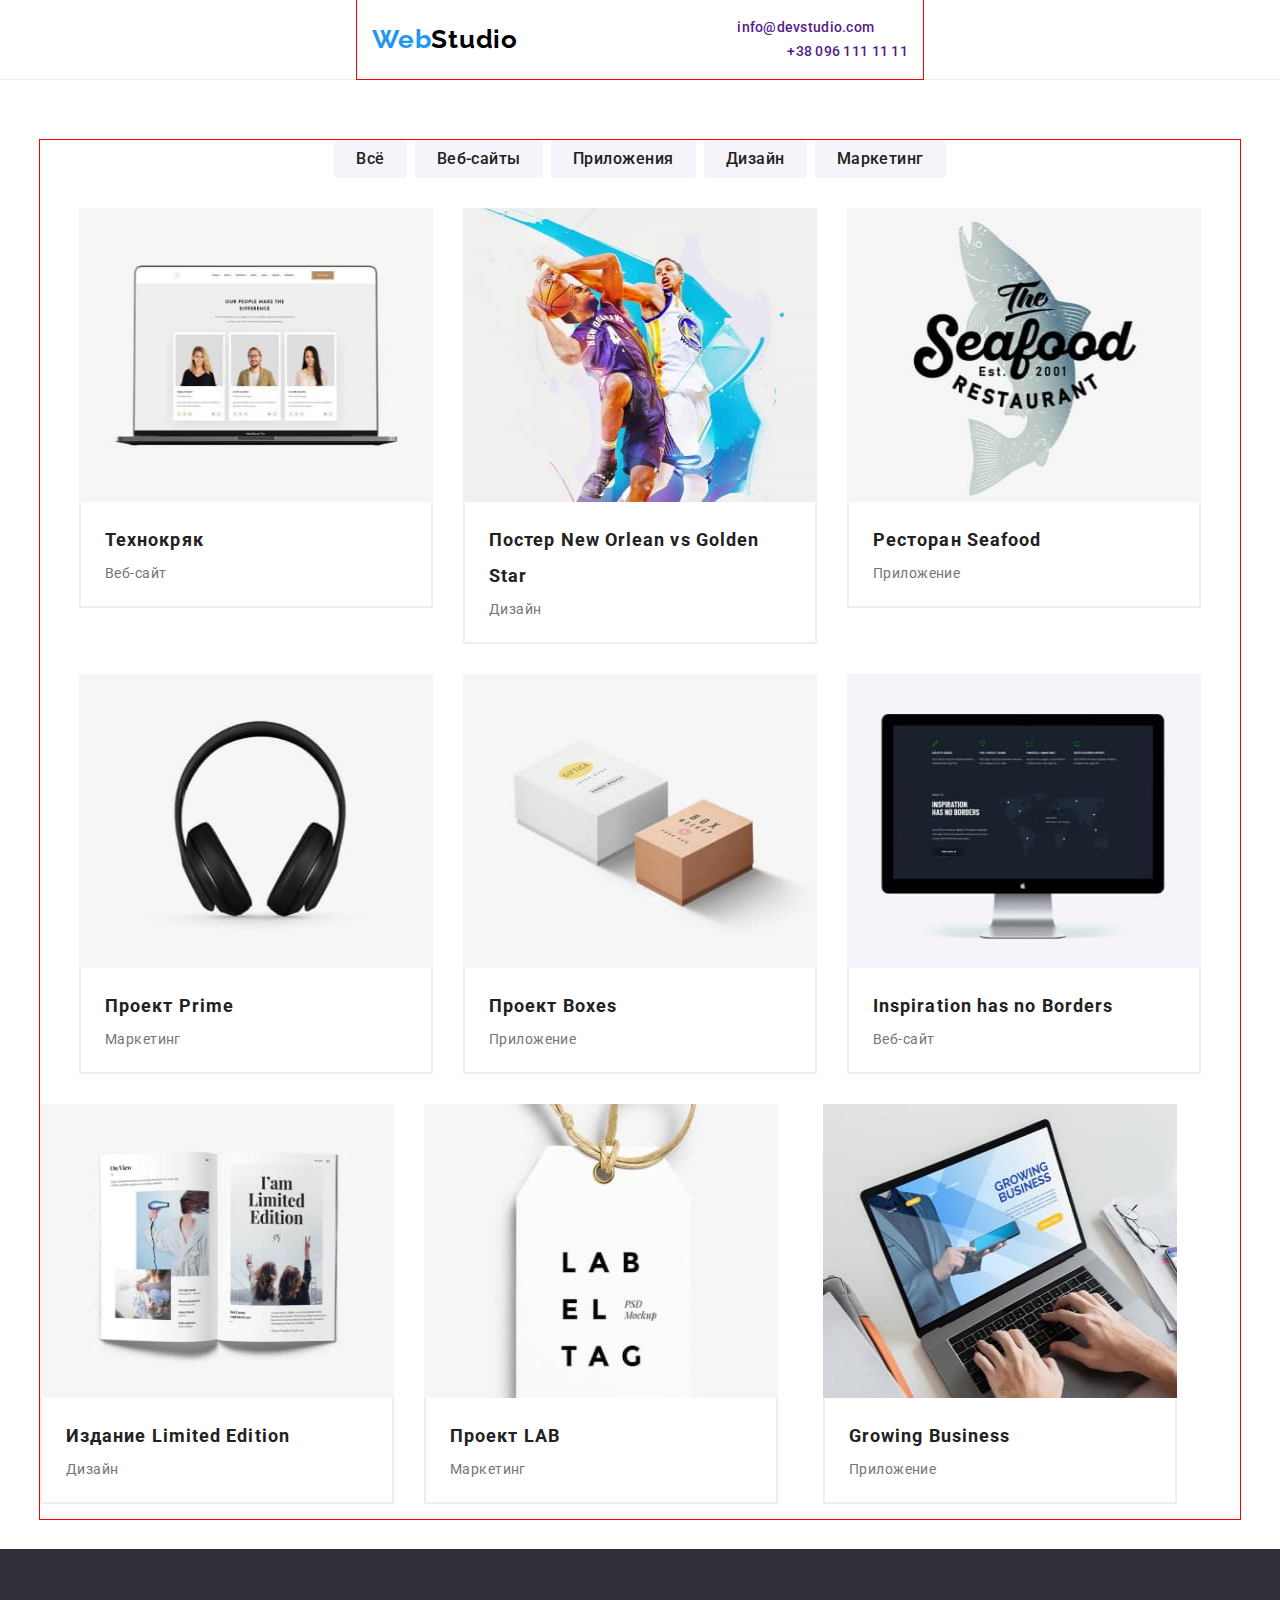
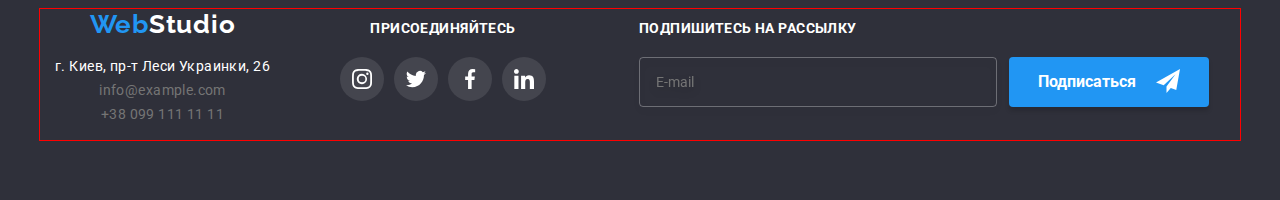
==== commit cff567da: "Закінчує меін в портфоліо" ====
--- a/portfolio.html
+++ b/portfolio.html
@@ -241,62 +241,71 @@
 
     <footer class="footer">
         <div class="container">
-            <div>
-                <address class="footer__adress">
-                    <a class="logo" href="./index.html"><span class="accent">Web</span>Studio</a>
-                    <ul class="footer__list list">
-                        <li class="footer__item"><a class="footer__link" href="">г. Киев, пр-т Леси Украинки, 26</a></li>
-                        <li class="footer__item"><a class="footer__contact"
-                                href="mailto:info@example.com">info@example.com</a></li>
-                        <li class="footer__item"><a class="footer__contact" href="tel:+380991111111">+38 099 111 11 11</a>
+            <div class="footer__info">
+                <div>
+                    <address class="footer__adress">
+                        <a class="logo" href="./index.html"><span class="accent">Web</span>Studio</a>
+                        <ul class="footer__list list">
+                            <li class="footer__item">
+                                <a class="footer__link" href="">г. Киев, пр-т Леси Украинки, 26</a>
+                            </li>
+                            <li class="footer__item">
+                                <a class="footer__contact" href="mailto:info@example.com">info@example.com</a>
+                            </li>
+                            <li class="footer__item">
+                                <a class="footer__contact" href="tel:+380991111111">+38 099 111 11 11</a>
+                            </li>
+                        </ul>
+                    </address>
+                </div>
+                <div class="social">
+                    <h2 class="social__title">Присоединяйтесь</h2>
+                    <ul class="social__list soclist list">
+                        <li class="soclist__item">
+                            <a class="soclist__link" href="">
+                                <svg class="soclist__icon">
+                                    <use href="./images/sprite.svg#icon-instagram"></use>
+                                </svg>
+                            </a>
+                        </li>
+                        <li class="soclist__item">
+                            <a class="soclist__link" href="">
+                                <svg class="soclist__icon">
+                                    <use href="./images/sprite.svg#icon-twitter"></use>
+                                </svg>
+                            </a>
+                        </li>
+                        <li class="soclist__item">
+                            <a class="soclist__link" href="">
+                                <svg class="soclist__icon">
+                                    <use href="./images/sprite.svg#icon-facebook"></use>
+                                </svg>
+                            </a>
+                        </li>
+                        <li class="soclist__item">
+                            <a class="soclist__link" href="">
+                                <svg class="soclist__icon">
+                                    <use href="./images/sprite.svg#icon-linkedin"></use>
+                                </svg>
+                            </a>
                         </li>
                     </ul>
-                </address>
-            </div>
-            <div class="social">
-                <h2 class="social__title">Присоединяйтесь</h2>
-                <ul class="social__list soclist list">
-                    <li class="soclist__item">
-                        <a class="soclist__link" href="">
-                            <svg class="soclist__icon">
-                                <use href="./images/sprite.svg#icon-instagram"></use>
-                            </svg>
-                        </a>
-                    </li>
-                    <li class="soclist__item">
-                        <a class="soclist__link" href="">
-                            <svg class="soclist__icon">
-                                <use href="./images/sprite.svg#icon-twitter"></use>
-                            </svg>
-                        </a>
-                    </li>
-                    <li class="soclist__item">
-                        <a class="soclist__link" href="">
-                            <svg class="soclist__icon">
-                                <use href="./images/sprite.svg#icon-facebook"></use>
-                            </svg>
-                        </a>
-                    </li>
-                    <li class="soclist__item">
-                        <a class="soclist__link" href="">
-                            <svg class="soclist__icon">
-                                <use href="./images/sprite.svg#icon-linkedin"></use>
-                            </svg>
-                        </a>
-                    </li>
-                </ul>
+                </div>
             </div>
     
             <form class="footer__form subscribe">
                 <h2 class="subscribe__title">Подпишитесь на рассылку</h2>
-                <label type="email" id="email">
-                    <input class="subscribe__input" type="email" name="email" placeholder="E-mail">
-                </label>
-                <button type="submit" class="subscribe__button">Подписаться
-                    <svg class="subscribe__icon">
-                        <use href="./images/sprite.svg#icon-icon-send"></use>
-                    </svg>
-                </button>
+                <div class="input">
+                    <label type="email" id="email">
+                        <input class="subscribe__input" type="email" name="email" placeholder="E-mail" />
+                    </label>
+                    <button type="submit" class="subscribe__button">
+                        Подписаться
+                        <svg class="subscribe__icon">
+                            <use href="./images/sprite.svg#icon-icon-send"></use>
+                        </svg>
+                    </button>
+                </div>
             </form>
         </div>
     </footer>
--- a/css/main.min.css
+++ b/css/main.min.css
@@ -1,2 +1,2 @@
-.visually-hidden{position:absolute;width:1px;height:1px;margin:-1px;border:0;padding:0;white-space:normal;clip-path:inset(100%);clip:rect(0 0 0 0);overflow:hidden}body{color:#757575;background-color:#fff;font-family:Roboto,sans-serif;font-weight:400;font-size:14px;line-height:1.71;letter-spacing:0.03em}h1,h2,h3,p{margin:0}img{display:block}ul{padding:0}input,textarea{outline:none}.section-title{color:#212121}.list{list-style:none}.no-scroll{overflow:hidden}.container{width:100%;margin-top:0;padding-left:15px;padding-right:15px;margin-left:auto;margin-right:auto;outline:1px solid red}@media (min-width: 480px){.container{width:480px}}@media (min-width: 768px){.container{width:768px}}@media (min-width: 1200px){.container{width:1200px}}@media screen and (max-width: 479px){.page-header{position:relative;height:60px}.page-header__icon{margin:0;padding:0;width:40px;height:40px;border:none;background-color:transparent}.menu__button{display:inline-flex;margin-right:15px;padding:0;border:none;background-color:transparent}.menu__button .icon-cross{display:none}.menu__button.is-open .icon-cross{display:flex;top:15px;left:15px}.menu__button.is-open .icon-menu{display:none}.nav-block{display:flex;align-items:center}.menu-container{position:absolute;display:none;top:0;left:0;width:100%;height:796px;padding:20px;background-color:bisque}.menu-container.is-open{display:block}}@media screen and (min-width: 480px){.page-header{position:relative;height:60px}.page-header__icon{margin:0;padding:0;width:40px;height:40px;border:none;background-color:transparent}.nav-block{display:flex;align-items:center}.menu__button{display:inline-flex;margin-left:266px;margin-right:15px;padding:0;border:none;background-color:transparent;z-index:999}.menu__button .icon-cross{display:none}.menu__button.is-open .icon-cross{display:flex;top:15px;left:15px}.menu__button.is-open .icon-menu{display:none}.nav__list{margin-top:0;margin-bottom:302px}.contacts{display:flex;margin-top:0;padding-inline-start:0;flex-direction:column-reverse;list-style-type:none}.contacts__item--phone{font-size:34px;line-height:1.18;margin-bottom:32px}.contacts__link--phone{text-decoration:none;color:#2196f3}.contacts__item--mail{font-size:24px;line-height:1.16}.contacts__link--mail{text-decoration:none;color:#757575}.contacts__icon{display:none}.mob-soc{position:relative;display:flex;padding-inline-start:0;list-style-type:none}.mob-link{text-decoration:none;color:#2196f3;margin-right:20px}.menu-container{position:absolute;display:none;z-index:2;background-color:bisque;top:0;left:0;width:100%;height:796px;padding:48px 40px;background-color:#fff}.menu-container.is-open{display:block}}@media screen and (min-width: 768px){.page-header{height:80px}.menu__button{display:none}.nav-block{display:block}}@media screen and (min-width: 480px){.hero{height:400px}.hero__title{margin-left:auto;margin-right:auto;width:360px;line-height:1.62;margin-bottom:30px}}@media screen and (min-width: 768px){.hero{height:400px}.hero__title{margin-left:auto;margin-right:auto;width:360px;line-height:1.62;margin-bottom:30px}}@media screen and (min-width: 1200px){.hero{height:600px}.hero__title{margin-left:auto;margin-right:auto;width:696px;font-size:44px;line-height:1.36;margin-bottom:50px}}@media screen and (max-width: 479px){.about .list{padding-top:40px;padding-bottom:20px}.about .list__image{width:100%}.about .list__text{margin-top:0;margin-block-end:0em;margin-bottom:20px}}@media screen and (min-width: 480px){.about .list{padding-top:60px;padding-bottom:30px}.about .list__image{width:450px}.about .list__text{margin-top:0;margin-block-end:0em;margin-bottom:30px}}@media screen and (min-width: 768px){.about{display:flex;flex-wrap:wrap;margin:0 -15px}.about__image{width:354px}.about__item{width:354px;margin:0 15px}.about__title{text-align:left}}@media screen and (min-width: 1200px){.about{display:flex;margin:0 -15px;padding-top:94px;padding-bottom:64px}.about__image{width:270px}.about__item{width:270px;margin:0 15px}.about__title{text-align:left}}@media screen and (max-width: 479px){.card-set__image{display:block;width:100%;height:auto}.card-set__item:not(:first-child){margin-top:20px}.team{padding-top:40px;padding-bottom:40px}}@media screen and (min-width: 480px){.card-set{padding-top:0px;margin:-15px;margin-bottom:0}.card-set__item{margin-top:30px;margin-bottom:0;margin-left:15px;margin-right:15px}.card-set__item:first-child{margin-top:20px}.card-set__image{width:450px;height:460px}.card-set__name{font-weight:500;font-size:16px;line-height:19px}.team{padding-top:60px;padding-bottom:60px}.team__title{display:inline-block;margin-bottom:30px}}@media screen and (min-width: 768px){.card-set{display:flex;flex-wrap:wrap;margin-bottom:0}.card-set__item{margin-bottom:0}.card-set__item:first-child{margin-top:30px}.card-set__image{width:354px;height:374px}}@media screen and (min-width: 1200px){.card-set{margin-top:-30px;margin-bottom:0}.card-set__image{width:270px;height:260px}.card-set__item{margin-left:15px;margin-right:15px}.team{padding-top:94px;padding-bottom:94px}.team__title{margin-bottom:50px;font-size:36px;line-height:1.16}}@media screen and (min-width: 480px){.clients{margin-top:60px;margin-bottom:60px}.clients__list{display:flex}.clients__title{margin-bottom:15px;font-size:28px;line-height:1.18}.clients__list{margin:-15px;margin-bottom:30px}.clients__link{margin:15px;width:210px;height:92px}}@media screen and (max-width: 479px){.clients{padding-top:60px;padding-bottom:60px}.clients__list{display:block;margin-bottom:0px}.clients .clients__link{width:100%;margin-top:30px}.clients__title{margin-bottom:30px}}@media screen and (min-width: 768px){.clients__link{width:226px}}@media screen and (min-width: 1200px){.clients{margin-top:94px;margin-bottom:94px}.clients__list{margin-top:0;margin-bottom:0}.clients__link{margin:0 15px;width:170px}.clients__title{margin-bottom:50px;font-size:36px;line-height:1.16}}@media screen and (max-width: 479px){.footer{text-align:center;padding-top:60px;padding-bottom:60px}.footer__adress{margin-bottom:40px}.footer__item{text-decoration:none;list-style:none}.footer__list{padding-inline-start:0px}.social{display:inline-block;margin-bottom:60px;justify-content:center}.social__list{margin-top:0;margin-bottom:0px;padding-left:0;list-style:none}.subscribe__input{width:100%;height:50px;margin-bottom:20px}}@media screen and (min-width: 480px){.footer{text-align:center;padding-top:60px;padding-bottom:60px}.footer__adress{margin-bottom:60px}.footer__item{text-decoration:none;list-style:none}.footer__list{padding-inline-start:0px}.social{display:inline-block;margin-bottom:60px}.social__list{margin-top:0;margin-bottom:0px;padding-left:0;list-style:none}.subscribe{display:inline-block}.subscribe__title{margin-top:0}.subscribe__input{display:block;width:450px;height:50px;margin-bottom:20px;outline:none}}@media screen and (min-width: 768px){.footer__info{display:flex;align-items:baseline}.footer__adress{margin-left:60px}.social{margin-left:165px}.subscribe__input{height:56px}}@media screen and (min-width: 1200px){.footer .container{display:flex;align-items:baseline}.footer{align-items:baseline}.footer__adress{margin-bottom:0;margin-left:0}.footer__form{margin-left:93px;text-align:left}.social{margin-bottom:0;margin-left:70px}.subscribe__input{width:358px;height:50px;margin-bottom:0;margin-right:12px}.subscribe .input{display:flex}}.nav{display:none}@media screen and (min-width: 480px){.section.abouts{padding-top:60px;padding-bottom:60px;list-style-type:none}.abouts .works{flex-wrap:wrap;padding:0;margin-bottom:40px}.abouts .works__item:nth-child(-n+3){margin-bottom:15px}.work-card{list-style-type:none}.work-card__img{width:450px;height:294px}.work-card__item:not(:last-child){margin-bottom:30px}}.button{padding:10px 32px;border-radius:4px;border:none;font-family:inherit;font-weight:700;font-size:16px;line-height:1.88;text-align:center;letter-spacing:0.06em;color:#fff;background-color:#2196f3}.contacts{display:block;margin:0 0 0 auto;padding-inline-start:0px}.contacts__link{text-decoration:none;font-weight:500;letter-spacing:0.02em;fill:#757575;transition:color 250ms cubic-bezier(0.4, 0, 0.2, 1),fill 250ms cubic-bezier(0.4, 0, 0.2, 1)}.contacts__link:hover,.contacts__link:focus{color:#2196f3;fill:#2196f3}.contacts__icon{width:16px;height:12px;margin-right:10px}.contacts__item+.contacts__item{margin-left:50px}.abouts .works{display:flex;margin-top:0;margin-bottom:50px;padding-inline-start:0px}.abouts .works__item:not(:last-child){margin-right:8px}.abouts .works__button{padding:6px 22px;border:none;border-radius:4px;outline:none;font-weight:500;font-size:16px;line-height:1.62;letter-spacing:0.03em;color:#212121;background-color:#f5f4fa;transition:background-color 250ms cubic-bezier(0.4, 0, 0.2, 1),color 250ms cubic-bezier(0.4, 0, 0.2, 1),box-shadow 250ms cubic-bezier(0.4, 0, 0.2, 1)}.abouts .works__button:hover,.abouts .works__button:focus{color:#fff;background-color:#2196f3;box-shadow:0px 3px 1px rgba(0,0,0,0.1),0px 1px 2px rgba(0,0,0,0.08),0px 2px 2px rgba(0,0,0,0.12)}.footer__form{position:relative;align-items:baseline;border:none}.subscribe__title{margin-bottom:20px;font-weight:700;font-size:14px;line-height:1.33;letter-spacing:0.03em;text-transform:uppercase}.subscribe__input{padding:0 16px;color:#fff;background-color:transparent;border:1px solid rgba(255,255,255,0.3);filter:drop-shadow(0px 4px 4px rgba(0,0,0,0.15));border-radius:4px;transition:border-color 250ms cubic-bezier(0.4, 0, 0.2, 1)}.subscribe__input:focus{border-color:#2196f3}.subscribe__button{position:relative;margin:0;padding:10px 29px;width:200px;height:50px;text-align:left;font-weight:700;font-size:16px;line-height:1.88;border:none;color:#fff;background-color:#2196f3;box-shadow:0px 4px 4px rgba(0,0,0,0.15);border-radius:4px}.subscribe__icon{position:absolute;bottom:14px;right:29px;width:24px;height:24px;background-color:#2196f3}.logo{font-family:Raleway,sans-serif;font-weight:700;font-size:26px;line-height:1.19;letter-spacing:0.03em;color:#000000;text-decoration:none}.accent{color:#2196f3}.navigation{width:auto;position:relative;list-style:none;display:flex;align-items:center}.nav{position:relative;display:flex;align-items:center}.nav__list{list-style-type:none;display:block;padding-inline-start:0}.nav__item:not(:last-child){margin-bottom:32px}.nav__link{padding-top:0;padding-bottom:0;font-weight:500;font-size:40px;line-height:1.18;letter-spacing:0.02em;text-decoration:none;color:#212121;transition:color 250ms cubic-bezier(0.4, 0, 0.2, 1)}.nav__link:hover,.nav__link:focus{color:#2196f3}.soc{display:flex;justify-content:center;padding-inline-start:0;list-style:none}.soc__item{display:flex;justify-content:center;align-items:center;width:44px;height:44px;border-radius:50%;border-color:transparent;background-color:#fff;transition:background-color 250ms cubic-bezier(0.4, 0, 0.2, 1)}.soc__item:not(:last-child){margin-right:10px}.soc__item:hover,.soc__item:focus{background-color:#2196f3}.soc__link{margin:0;padding:0;width:20px;height:20px}.soc__icon{width:20px;height:20px;fill:#afb1b8;transition:fill 250ms cubic-bezier(0.4, 0, 0.2, 1)}.soc__item:hover .soc__icon,.soc__item:focus .soc__icon{fill:#fff}.card-set{list-style:none;margin:0 -15;padding-inline-start:0}.card-set__item{display:block;background-color:#fff}.card-set__item{box-shadow:0px 1px 3px rgba(0,0,0,0.12),0px 1px 1px rgba(0,0,0,0.14),0px 2px 1px rgba(0,0,0,0.2);border-radius:0px 0px 4px 4px}.card-set__image{display:block}.card-set__info{padding-top:30px;padding-bottom:24px}.card-set__name{margin-top:0;margin-bottom:10px;font-weight:500;font-size:16px;line-height:1.19;letter-spacing:0.03em;color:#212121}.card-set__text{margin-top:0;margin-bottom:16px;font-size:16px;line-height:1.19;letter-spacing:0.03em}.about{list-style:none;margin-top:0;margin-bottom:0;padding-inline-start:0}.about__item{padding-inline-start:0}.about__image{display:flex;justify-content:center;align-items:center;margin-bottom:30px;height:120px;border-radius:4px;background-color:#f5f4fa}.about__icon{width:70px;height:70px}.about__title{margin-top:0;margin-bottom:10px;font-weight:700;font-size:14px;line-height:1.14;letter-spacing:0.03em;text-transform:uppercase;text-align:center;color:#212121}.about__text{font-size:14px;line-height:1.71;letter-spacing:0.03em;color:#757575}.clients{text-align:center}.clients__title{margin-top:0;font-weight:700;text-align:center;letter-spacing:0.03em;color:#212121}.clients__list{flex-wrap:wrap;list-style:none;padding-inline-start:0}.clients__link{display:flex;justify-content:center;height:92px;align-items:center;border:1px solid #afb1b8;border-radius:4px;outline:none;transition:border-color 250ms cubic-bezier(0.4, 0, 0.2, 1)}.clients__link:hover,.clients__link:focus{border-color:#2196f3}.clients__icon{width:106px;height:60px;fill:#afb1b8;transition:fill 250ms cubic-bezier(0.4, 0, 0.2, 1)}.clients__link:hover .clients__icon,.clients__link:focus .clients__icon{fill:#2196f3}.footer{color:#fff;background-color:#2f303a}.footer__adress{font-family:Roboto, sans-serif;font-style:normal;font-size:14px;line-height:1.71;letter-spacing:0.03em}.footer .logo{color:#fff}.footer__link{color:#fff;text-decoration:none;font-size:14px;line-height:1.71;letter-spacing:0.03em;transition:color 250ms cubic-bezier(0.4, 0, 0.2, 1)}.footer__link:hover,.footer__link:focus{color:#2196f3}.footer__contact{text-decoration:none;color:#757575;transition:color 250ms cubic-bezier(0.4, 0, 0.2, 1)}.footer__contact:hover,.footer__contact:focus{color:#2196f3}.social__title{margin-top:0;margin-bottom:20px;font-weight:700;font-size:14px;line-height:1.14;letter-spacing:0.03em;text-transform:uppercase}.social__list{display:flex}.soclist__item:not(:last-child){margin-right:10px}.soclist__link{display:flex;justify-content:center;align-items:center;width:44px;height:44px;border-radius:50%;outline:none;background:rgba(255,255,255,0.1);transition:background-color 250ms cubic-bezier(0.4, 0, 0.2, 1)}.soclist__link:hover,.soclist__link:focus{background-color:#2196f3}.soclist__icon{width:20px;height:20px;fill:#fff}.page-header{display:flex;color:#000000;text-decoration:none;border-bottom:1px solid #ececec}.hero{height:400px;margin-left:auto;margin-right:auto;padding-top:118px;padding-bottom:118px;text-align:center;max-width:1600px;background:linear-gradient(rgba(47,48,58,0.4), rgba(47,48,58,0.4)),url(../images/bcg-foto.jpg);background-position:center;background-color:#c4c4c4;background-repeat:no-repeat;color:#fff}.hero__title{margin-left:auto;margin-right:auto;margin-top:0;font-weight:900;letter-spacing:0.06em;text-transform:uppercase}.team{list-style:none;text-align:center;background-color:#f5f4fa}.team__title{margin-top:0;font-weight:700;font-size:28px;line-height:1.18;text-align:center;letter-spacing:0.03em;color:#212121}.section-work{display:none;padding-top:0}.section-work__list{display:flex}.section-work__title{margin-bottom:50px;font-weight:700;font-size:36px;line-height:1.17;text-align:center;letter-spacing:0.03em;color:#212121}.develop__item{position:relative}.develop__item:not(:last-child){margin-right:30px}.develop__fon{position:absolute;bottom:0;width:370px;height:70px;background-color:rgba(47,48,58,0.8)}.develop__text{position:absolute;top:50%;left:50%;transform:translate(-50%, -50%);font-weight:700;font-size:14px;line-height:1.14;min-width:205px;letter-spacing:0.03em;text-transform:uppercase;color:#fff}.abouts__list{display:flex;flex-wrap:wrap;margin:0;padding-inline-start:0px;justify-content:center}.work-card__item{transition:box-shadow 250ms cubic-bezier(0.4, 0, 0.2, 1)}.work-card__item__item:nth-child(3n){margin-right:0}.work-card__item__item:nth-child(n+7){margin-bottom:0}.work-card__item .work-card__foto{position:relative;overflow:hidden}.work-card__item__foto{position:relative;overflow:hidden}.work-card__item:hover{box-shadow:0px 1px 1px rgba(0,0,0,0.12),0px 4px 4px rgba(0,0,0,0.06),1px 4px 6px rgba(0,0,0,0.16)}.work-card__overlay{position:absolute;top:0;left:0;width:100%;height:100%;padding:77px 24px;color:#fff;background:rgba(33,150,243,0.9);transform:translateY(100%);transition:transform 250ms cubic-bezier(0.4, 0, 0.2, 1)}.work-card__item:hover .work-card__overlay{transform:translateY(0)}.work-card__description{padding:20px 24px;border-right:2px solid #eeeeee;border-left:2px solid #eeeeee;border-bottom:2px solid #eeeeee;text-align:left}.work-card__description__text{font-weight:400;font-size:18px;line-height:1.56;letter-spacing:0.03em}.work-card__title{max-width:322px;margin-bottom:4px;font-weight:700;font-size:18px;line-height:2;letter-spacing:0.06em;color:#212121}
+.visually-hidden{position:absolute;width:1px;height:1px;margin:-1px;border:0;padding:0;white-space:normal;clip-path:inset(100%);clip:rect(0 0 0 0);overflow:hidden}body{color:#757575;background-color:#fff;font-family:Roboto,sans-serif;font-weight:400;font-size:14px;line-height:1.71;letter-spacing:0.03em}h1,h2,h3,p{margin:0}img{display:block}ul{padding:0}input,textarea{outline:none}.section-title{color:#212121}.list{list-style:none}.no-scroll{overflow:hidden}.container{margin-top:0;padding-left:15px;padding-right:15px;margin-left:auto;margin-right:auto;outline:1px solid red}@media (min-width: 480px){.container{width:480px}}@media (min-width: 768px){.container{width:768px}}@media (min-width: 1200px){.container{width:1200px}}@media screen and (min-width: 480px){.page-header{position:relative;height:60px}.page-header__icon{margin:0;padding:0;width:40px;height:40px;border:none;background-color:transparent}.nav-block{display:flex;align-items:center}.menu__button{display:inline-flex;margin-left:266px;margin-right:15px;padding:0;border:none;background-color:transparent;z-index:999}.menu__button .icon-cross{display:none}.menu__button.is-open .icon-cross{display:flex;top:15px;left:15px}.menu__button.is-open .icon-menu{display:none}.nav__list{margin-top:0;margin-bottom:302px}.contacts{display:flex;margin-top:0;padding-inline-start:0;flex-direction:column-reverse;list-style-type:none}.contacts__item--phone{font-size:34px;line-height:1.18;margin-bottom:32px}.contacts__link--phone{text-decoration:none;color:#2196f3}.contacts__item--mail{font-size:24px;line-height:1.16}.contacts__link--mail{text-decoration:none;color:#757575}.contacts__icon{display:none}.mob-soc{position:relative;display:flex;padding-inline-start:0;list-style-type:none}.mob-link{text-decoration:none;color:#2196f3;margin-right:20px}.menu-container{position:absolute;display:none;z-index:2;background-color:bisque;top:0;left:0;width:100%;height:796px;padding:48px 40px;background-color:#fff}.menu-container.is-open{display:block}}@media screen and (min-width: 768px){.page-header{height:80px}.menu__button{display:none}.nav-block{display:block}}@media screen and (min-width: 480px){.hero{height:400px}.hero__title{margin-left:auto;margin-right:auto;width:360px;line-height:1.62;margin-bottom:30px}}@media screen and (min-width: 768px){.hero{height:400px}.hero__title{margin-left:auto;margin-right:auto;width:360px;line-height:1.62;margin-bottom:30px}}@media screen and (min-width: 1200px){.hero{height:600px}.hero__title{margin-left:auto;margin-right:auto;width:696px;font-size:44px;line-height:1.36;margin-bottom:50px}}@media screen and (max-width: 479px){.about .list{padding-top:40px;padding-bottom:20px}.about .list__image{width:100%}.about .list__text{margin-top:0;margin-block-end:0em;margin-bottom:20px}}@media screen and (min-width: 480px){.about{padding-top:60px;padding-bottom:30px}.about__image{width:450px}.about__text{margin-top:0;margin-block-end:0em;margin-bottom:30px}}@media screen and (min-width: 768px){.about{display:flex;flex-wrap:wrap;margin:0 -15px}.about__image{width:354px}.about__item{width:354px;margin:0 15px}.about__title{text-align:left}}@media screen and (min-width: 1200px){.about{display:flex;margin:0 -15px;padding-top:94px;padding-bottom:64px}.about__image{width:270px}.about__item{width:270px;margin:0 15px}.about__title{text-align:left}}@media screen and (max-width: 479px){.card-set__image{display:block;width:100%;height:auto}.card-set__item:not(:first-child){margin-top:20px}.team{padding-top:40px;padding-bottom:40px}}@media screen and (min-width: 480px){.card-set{padding-top:0px;margin:-15px;margin-bottom:0}.card-set__item{margin-top:30px;margin-bottom:0;margin-left:15px;margin-right:15px}.card-set__item:first-child{margin-top:20px}.card-set__image{width:450px;height:460px}.card-set__name{font-weight:500;font-size:16px;line-height:19px}.team{padding-top:60px;padding-bottom:60px}.team__title{display:inline-block;margin-bottom:30px}}@media screen and (min-width: 768px){.card-set{display:flex;flex-wrap:wrap;margin-bottom:0}.card-set__item{margin-bottom:0}.card-set__item:first-child{margin-top:30px}.card-set__image{width:354px;height:374px}}@media screen and (min-width: 1200px){.card-set{margin-top:-30px;margin-bottom:0}.card-set__image{width:270px;height:260px}.card-set__item{margin-left:15px;margin-right:15px}.team{padding-top:94px;padding-bottom:94px}.team__title{margin-bottom:50px;font-size:36px;line-height:1.16}}@media screen and (min-width: 480px){.clients{margin-top:60px;margin-bottom:60px}.clients__list{display:flex}.clients__title{margin-bottom:15px;font-size:28px;line-height:1.18}.clients__list{margin:-15px;margin-bottom:30px}.clients__link{margin:15px;width:210px;height:92px}}@media screen and (max-width: 479px){.clients{padding-top:60px;padding-bottom:60px}.clients__list{display:block;margin-bottom:0px}.clients .clients__link{width:100%;margin-top:30px}.clients__title{margin-bottom:30px}}@media screen and (min-width: 768px){.clients__link{width:226px}}@media screen and (min-width: 1200px){.clients{margin-top:94px;margin-bottom:94px}.clients__list{margin-top:0;margin-bottom:0}.clients__link{margin:0 15px;width:170px}.clients__title{margin-bottom:50px;font-size:36px;line-height:1.16}}@media screen and (max-width: 479px){.footer{text-align:center;padding-top:60px;padding-bottom:60px}.footer__adress{margin-bottom:40px}.footer__item{text-decoration:none;list-style:none}.footer__list{padding-inline-start:0px}.social{display:inline-block;margin-bottom:60px;justify-content:center}.social__list{margin-top:0;margin-bottom:0px;padding-left:0;list-style:none}.subscribe__input{width:100%;height:50px;margin-bottom:20px}}@media screen and (min-width: 480px){.footer{text-align:center;padding-top:60px;padding-bottom:60px}.footer__adress{margin-bottom:60px}.footer__item{text-decoration:none;list-style:none}.footer__list{padding-inline-start:0px}.social{display:inline-block;margin-bottom:60px}.social__list{margin-top:0;margin-bottom:0px;padding-left:0;list-style:none}.subscribe{display:inline-block}.subscribe__title{margin-top:0}.subscribe__input{display:block;width:450px;height:50px;margin-bottom:20px;outline:none}}@media screen and (min-width: 768px){.footer__info{display:flex;align-items:baseline}.footer__adress{margin-left:60px}.social{margin-left:165px}.subscribe__input{height:56px}}@media screen and (min-width: 1200px){.footer .container{display:flex;align-items:baseline}.footer{align-items:baseline}.footer__adress{margin-bottom:0;margin-left:0}.footer__form{margin-left:93px;text-align:left}.social{margin-bottom:0;margin-left:70px}.subscribe__input{width:358px;height:50px;margin-bottom:0;margin-right:12px}.subscribe .input{display:flex}}.nav{display:none}@media screen and (min-width: 480px){.section.abouts{padding-top:60px;padding-bottom:60px;list-style-type:none}.abouts .works{flex-wrap:wrap;padding:0;margin-bottom:25px}.abouts .works__item:nth-child(-n+3){margin-bottom:15px}.work-card{list-style-type:none}.work-card__img{width:450px;height:294px}.work-card__item{display:block;margin:15px}.work-card__item:last-child{margin-bottom:0}.work-card__description{padding:20px 24px}}@media screen and (min-width: 768px){.abouts .works{margin-bottom:30px;justify-content:center}.abouts__list.work-card{margin:-30px}.work-card__img{width:354px;height:294px}.work-card__item:last-child{margin-right:auto;margin-left:30px}.work-card__description{width:354px}}.button{padding:10px 32px;border-radius:4px;border:none;font-family:inherit;font-weight:700;font-size:16px;line-height:1.88;text-align:center;letter-spacing:0.06em;color:#fff;background-color:#2196f3}.contacts{display:block;margin:0 0 0 auto;padding-inline-start:0px}.contacts__link{text-decoration:none;font-weight:500;letter-spacing:0.02em;fill:#757575;transition:color 250ms cubic-bezier(0.4, 0, 0.2, 1),fill 250ms cubic-bezier(0.4, 0, 0.2, 1)}.contacts__link:hover,.contacts__link:focus{color:#2196f3;fill:#2196f3}.contacts__icon{width:16px;height:12px;margin-right:10px}.contacts__item+.contacts__item{margin-left:50px}.abouts .works{display:flex;margin-top:0;padding-inline-start:0px}.abouts .works__item:not(:last-child){margin-right:8px}.abouts .works__button{padding:6px 22px;border:none;border-radius:4px;outline:none;font-weight:500;font-size:16px;line-height:1.62;letter-spacing:0.03em;color:#212121;background-color:#f5f4fa;transition:background-color 250ms cubic-bezier(0.4, 0, 0.2, 1),color 250ms cubic-bezier(0.4, 0, 0.2, 1),box-shadow 250ms cubic-bezier(0.4, 0, 0.2, 1)}.abouts .works__button:hover,.abouts .works__button:focus{color:#fff;background-color:#2196f3;box-shadow:0px 3px 1px rgba(0,0,0,0.1),0px 1px 2px rgba(0,0,0,0.08),0px 2px 2px rgba(0,0,0,0.12)}.footer__form{position:relative;align-items:baseline;border:none}.subscribe__title{margin-bottom:20px;font-weight:700;font-size:14px;line-height:1.33;letter-spacing:0.03em;text-transform:uppercase}.subscribe__input{padding:0 16px;color:#fff;background-color:transparent;border:1px solid rgba(255,255,255,0.3);filter:drop-shadow(0px 4px 4px rgba(0,0,0,0.15));border-radius:4px;transition:border-color 250ms cubic-bezier(0.4, 0, 0.2, 1)}.subscribe__input:focus{border-color:#2196f3}.subscribe__button{position:relative;margin:0;padding:10px 29px;width:200px;height:50px;text-align:left;font-weight:700;font-size:16px;line-height:1.88;border:none;color:#fff;background-color:#2196f3;box-shadow:0px 4px 4px rgba(0,0,0,0.15);border-radius:4px}.subscribe__icon{position:absolute;bottom:14px;right:29px;width:24px;height:24px;background-color:#2196f3}.logo{font-family:Raleway,sans-serif;font-weight:700;font-size:26px;line-height:1.19;letter-spacing:0.03em;color:#000000;text-decoration:none}.accent{color:#2196f3}.navigation{width:auto;position:relative;list-style:none;display:flex;align-items:center}.nav{position:relative;display:flex;align-items:center}.nav__list{list-style-type:none;display:block;padding-inline-start:0}.nav__item:not(:last-child){margin-bottom:32px}.nav__link{padding-top:0;padding-bottom:0;font-weight:500;font-size:40px;line-height:1.18;letter-spacing:0.02em;text-decoration:none;color:#212121;transition:color 250ms cubic-bezier(0.4, 0, 0.2, 1)}.nav__link:hover,.nav__link:focus{color:#2196f3}.soc{display:flex;justify-content:center;padding-inline-start:0;list-style:none}.soc__item{display:flex;justify-content:center;align-items:center;width:44px;height:44px;border-radius:50%;border-color:transparent;background-color:#fff;transition:background-color 250ms cubic-bezier(0.4, 0, 0.2, 1)}.soc__item:not(:last-child){margin-right:10px}.soc__item:hover,.soc__item:focus{background-color:#2196f3}.soc__link{margin:0;padding:0;width:20px;height:20px}.soc__icon{width:20px;height:20px;fill:#afb1b8;transition:fill 250ms cubic-bezier(0.4, 0, 0.2, 1)}.soc__item:hover .soc__icon,.soc__item:focus .soc__icon{fill:#fff}.card-set{list-style:none;margin:0 -15;padding-inline-start:0}.card-set__item{display:block;background-color:#fff}.card-set__item{box-shadow:0px 1px 3px rgba(0,0,0,0.12),0px 1px 1px rgba(0,0,0,0.14),0px 2px 1px rgba(0,0,0,0.2);border-radius:0px 0px 4px 4px}.card-set__image{display:block}.card-set__info{padding-top:30px;padding-bottom:24px}.card-set__name{margin-top:0;margin-bottom:10px;font-weight:500;font-size:16px;line-height:1.19;letter-spacing:0.03em;color:#212121}.card-set__text{margin-top:0;margin-bottom:16px;font-size:16px;line-height:1.19;letter-spacing:0.03em}.about{list-style:none;margin-top:0;margin-bottom:0;padding-inline-start:0}.about__item{padding-inline-start:0}.about__image{display:flex;justify-content:center;align-items:center;margin-bottom:30px;height:120px;border-radius:4px;background-color:#f5f4fa}.about__icon{width:70px;height:70px}.about__title{margin-top:0;margin-bottom:10px;font-weight:700;font-size:14px;line-height:1.14;letter-spacing:0.03em;text-transform:uppercase;text-align:center;color:#212121}.about__text{font-size:14px;line-height:1.71;letter-spacing:0.03em;color:#757575}.clients{text-align:center}.clients__title{margin-top:0;font-weight:700;text-align:center;letter-spacing:0.03em;color:#212121}.clients__list{flex-wrap:wrap;list-style:none;padding-inline-start:0}.clients__link{display:flex;justify-content:center;height:92px;align-items:center;border:1px solid #afb1b8;border-radius:4px;outline:none;transition:border-color 250ms cubic-bezier(0.4, 0, 0.2, 1)}.clients__link:hover,.clients__link:focus{border-color:#2196f3}.clients__icon{width:106px;height:60px;fill:#afb1b8;transition:fill 250ms cubic-bezier(0.4, 0, 0.2, 1)}.clients__link:hover .clients__icon,.clients__link:focus .clients__icon{fill:#2196f3}.footer{color:#fff;background-color:#2f303a}.footer__adress{font-family:Roboto, sans-serif;font-style:normal;font-size:14px;line-height:1.71;letter-spacing:0.03em}.footer .logo{color:#fff}.footer__link{color:#fff;text-decoration:none;font-size:14px;line-height:1.71;letter-spacing:0.03em;transition:color 250ms cubic-bezier(0.4, 0, 0.2, 1)}.footer__link:hover,.footer__link:focus{color:#2196f3}.footer__contact{text-decoration:none;color:#757575;transition:color 250ms cubic-bezier(0.4, 0, 0.2, 1)}.footer__contact:hover,.footer__contact:focus{color:#2196f3}.social__title{margin-top:0;margin-bottom:20px;font-weight:700;font-size:14px;line-height:1.14;letter-spacing:0.03em;text-transform:uppercase}.social__list{display:flex}.soclist__item:not(:last-child){margin-right:10px}.soclist__link{display:flex;justify-content:center;align-items:center;width:44px;height:44px;border-radius:50%;outline:none;background:rgba(255,255,255,0.1);transition:background-color 250ms cubic-bezier(0.4, 0, 0.2, 1)}.soclist__link:hover,.soclist__link:focus{background-color:#2196f3}.soclist__icon{width:20px;height:20px;fill:#fff}.page-header{display:flex;color:#000000;text-decoration:none;border-bottom:1px solid #ececec}.hero{height:400px;margin-left:auto;margin-right:auto;padding-top:118px;padding-bottom:118px;text-align:center;max-width:1600px;background:linear-gradient(rgba(47,48,58,0.4), rgba(47,48,58,0.4)),url(../images/bcg-foto.jpg);background-position:center;background-color:#c4c4c4;background-repeat:no-repeat;color:#fff}.hero__title{margin-left:auto;margin-right:auto;margin-top:0;font-weight:900;letter-spacing:0.06em;text-transform:uppercase}.team{list-style:none;text-align:center;background-color:#f5f4fa}.team__title{margin-top:0;font-weight:700;font-size:28px;line-height:1.18;text-align:center;letter-spacing:0.03em;color:#212121}.section-work{display:none;padding-top:0}.section-work__list{display:flex}.section-work__title{margin-bottom:50px;font-weight:700;font-size:36px;line-height:1.17;text-align:center;letter-spacing:0.03em;color:#212121}.develop__item{position:relative}.develop__item:not(:last-child){margin-right:30px}.develop__fon{position:absolute;bottom:0;width:370px;height:70px;background-color:rgba(47,48,58,0.8)}.develop__text{position:absolute;top:50%;left:50%;transform:translate(-50%, -50%);font-weight:700;font-size:14px;line-height:1.14;min-width:205px;letter-spacing:0.03em;text-transform:uppercase;color:#fff}.abouts__list{display:flex;flex-wrap:wrap;margin:0;padding-inline-start:0px;justify-content:center}.work-card__item{transition:box-shadow 250ms cubic-bezier(0.4, 0, 0.2, 1)}.work-card__item__item:nth-child(3n){margin-right:0}.work-card__item__item:nth-child(n+7){margin-bottom:0}.work-card__item .work-card__foto{position:relative;overflow:hidden}.work-card__item__foto{position:relative;overflow:hidden}.work-card__item:hover{box-shadow:0px 1px 1px rgba(0,0,0,0.12),0px 4px 4px rgba(0,0,0,0.06),1px 4px 6px rgba(0,0,0,0.16)}.work-card__overlay{position:absolute;top:0;left:0;width:100%;height:100%;padding:77px 24px;color:#fff;background:rgba(33,150,243,0.9);transform:translateY(100%);transition:transform 250ms cubic-bezier(0.4, 0, 0.2, 1)}.work-card__item:hover .work-card__overlay{transform:translateY(0)}.work-card__description{border-right:2px solid #eeeeee;border-left:2px solid #eeeeee;border-bottom:2px solid #eeeeee;text-align:left}.work-card__description__text{font-weight:400;font-size:18px;line-height:1.56;letter-spacing:0.03em}.work-card__title{max-width:322px;margin-bottom:4px;font-weight:700;font-size:18px;line-height:2;letter-spacing:0.06em;color:#212121}
 /*# sourceMappingURL=main.min.css.map */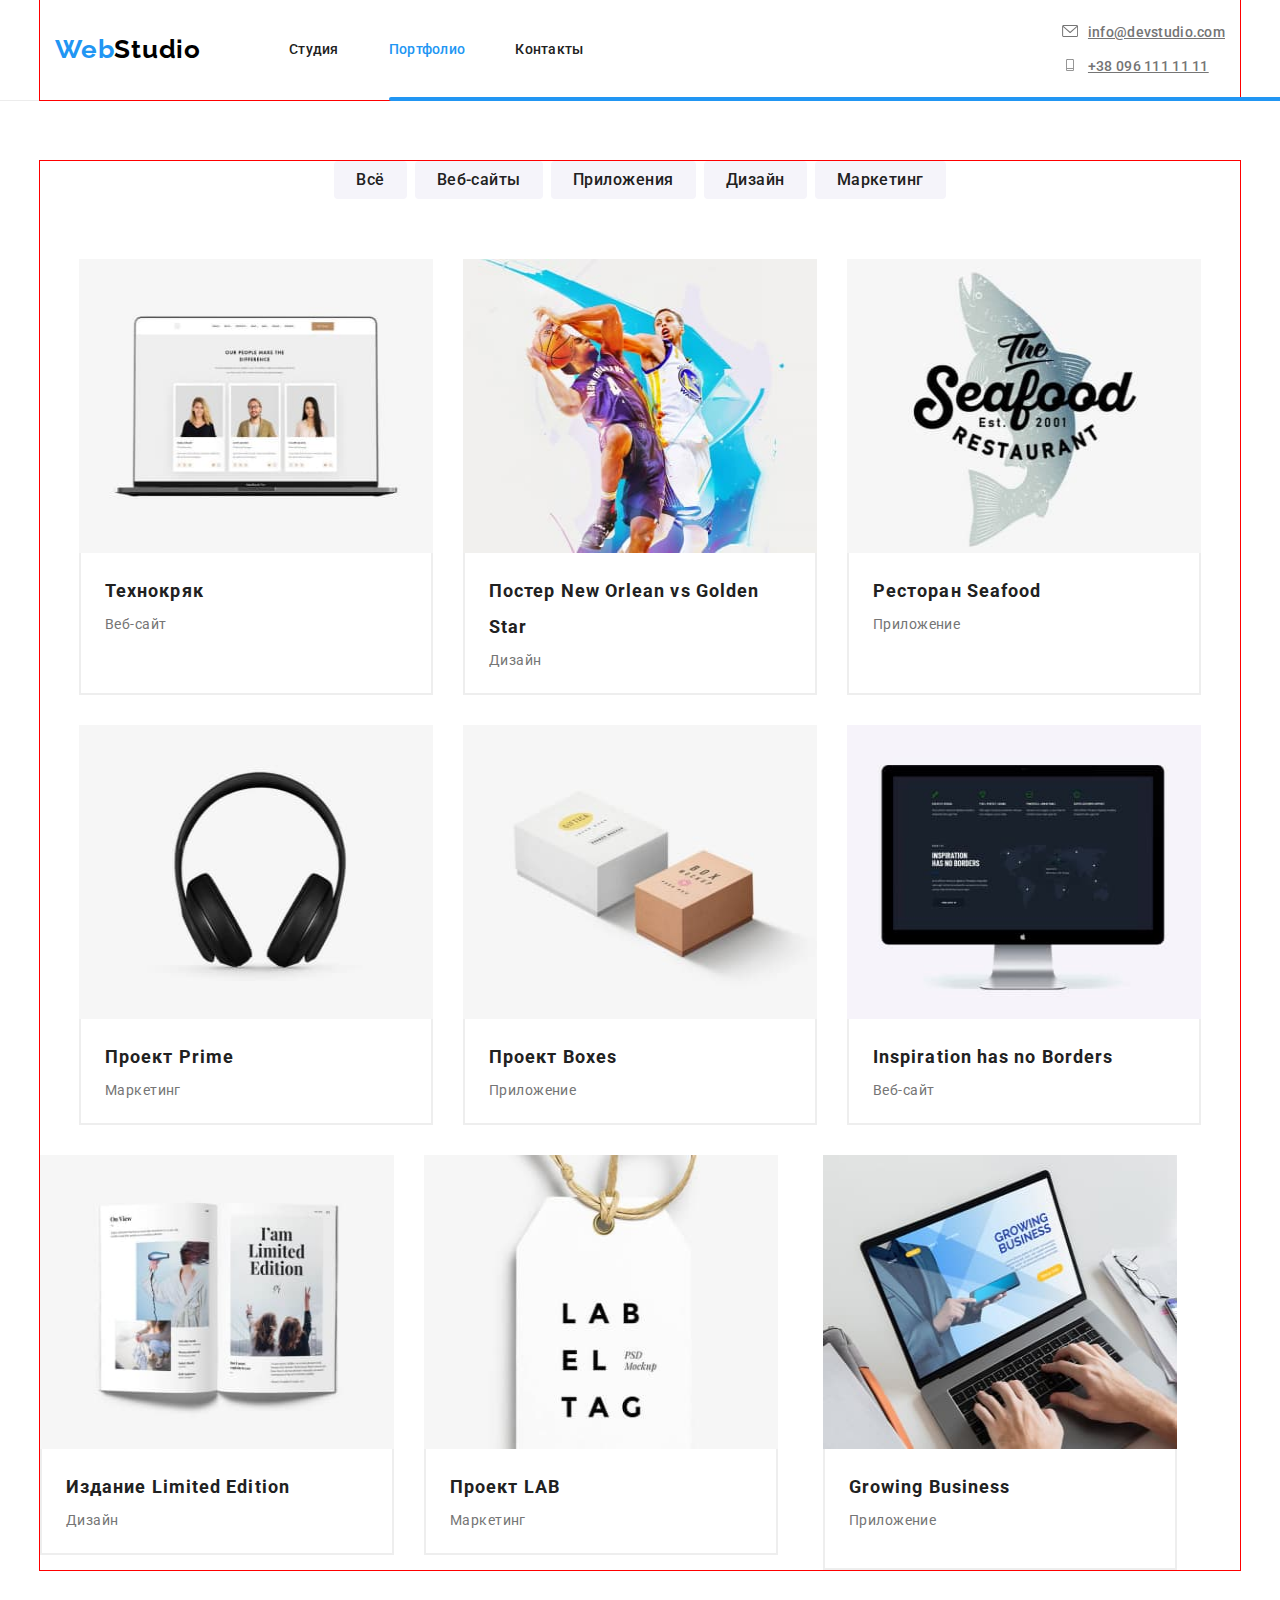
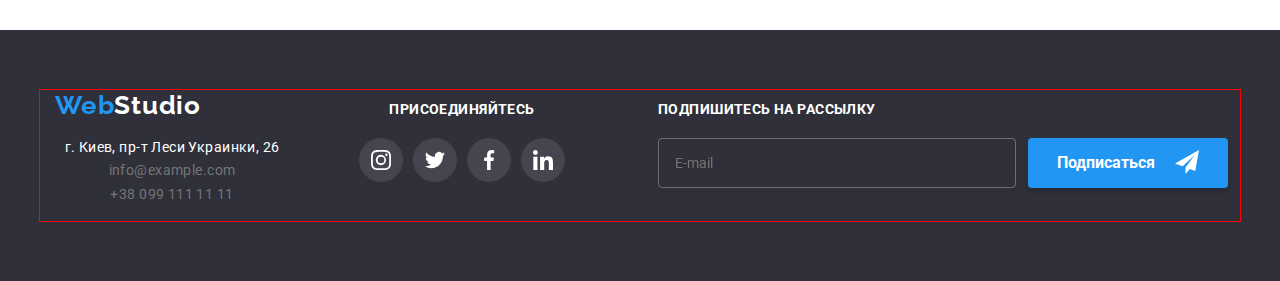
==== commit 06a187f9: "Майже закінчує першу сторінку" ====
--- a/portfolio.html
+++ b/portfolio.html
@@ -22,24 +22,78 @@
             <nav class="nav">
                 <a href="./index.html" class="logo"><span class="accent">Web</span>Studio</a>
                 <ul class="nav__list list">
-                    <li class="nav__item"><a class="nav__link" href="./index.html">Студия</a></li>
-                    <li class="nav__item"><a class="nav__link current" href="./portfolio.html">Портфолио</a></li>
-                    <li class="nav__item"><a class="nav__link" href="">Контакты</a></li>
+                    <li class="nav__item">
+                        <a class="nav__link" href="./index.html">Студия</a>
+                    </li>
+                    <li class="nav__item">
+                        <a class="nav__link current" href="./portfolio.html">Портфолио</a>
+                    </li>
+                    <li class="nav__item">
+                        <a class="nav__link" href="">Контакты</a>
+                    </li>
+                </ul>
+                <ul class="contacts list">
+                    <li class="contacts__item">
+                        <a href="" class="contacts__link"><svg class="contacts__icon" width="16px" heigth="12px">
+                                <use href="./images/sprite.svg#icon-envelope-hover"></use>
+                            </svg>info@devstudio.com</a>
+                    </li>
+                    <li class="contacts__item">
+                        <a href="" class="contacts__link"><svg class="contacts__icon" width="10px" heigth="16px">
+                                <use href="./images/sprite.svg#icon-Vector"></use>
+                            </svg>+38 096 111 11 11</a>
+                    </li>
                 </ul>
             </nav>
-    
-            <ul class="contacts list">
-                <li class="contacts__item">
-                    <a href="" class="contacts__link"><svg class="contacts__icon" width="16px" heigth="12px">
-                            <use href="./images/sprite.svg#icon-envelope-hover"></use>
-                        </svg>info@devstudio.com</a>
-                </li>
-                <li class="contacts__item">
-                    <a href="" class="contacts__link"><svg class="contacts__icon" width="10px" heigth="16px">
-                            <use href="./images/sprite.svg#icon-Vector"></use>
-                        </svg>+38 096 111 11 11</a>
-                </li>
-            </ul>
+
+            <button class="menu-button is-open" type="button" aria-expanded="false" aria-controls="menu-container" data-menu-button>
+                <svg class="menu__icon" aria-label="переключатель меню" width="40px" height="40px">
+                    <use class="icon-menu" href="./images/sprite.svg#icon-close_40px"></use>
+                    <use class="icon-cross" href="./images/sprite.svg#icon-menu_40px"></use>
+                </svg>
+            </button>
+            <div class="menu-container" id="menu-container" data-menu>
+            
+                <ul class="menu-nav__list list">
+                    <li class="menu-nav__item">
+                        <a class="menu-nav__link current" href="./index.html">Студия</a>
+                    </li>
+                    <li class="menu-nav__item">
+                        <a class="menu-nav__link" href="./portfolio.html">Портфолио</a>
+                    </li>
+                    <li class="menu-nav__item">
+                        <a class="menu-nav__link" href="">Контакты</a>
+                    </li>
+                </ul>
+                <ul class="menu-contacts list">
+                    <li class="menu-contacts__phone">
+                        <a href="" class="menu-contacts__link--phone">+38 096 111 11 11</a>
+                    </li>
+                    <li class="menu-contacts__mail">
+                        <a href="" class="menu-contacts__link--mail">info@devstudio.com</a>
+                    </li>
+            
+                </ul>
+                <ul class="mob-soc list">
+                    <li class="mob-soc__link">
+                        <a class="mob-soc__item" href="">Twitter</a>
+                    </li>
+                    <div class="mob-soc__line"></div>
+                    <li class="mob-soc__link">
+                        <a class="mob-soc__item" href="">Facebook</a>
+                    </li>
+                    <div class="mob-soc__line"></div>
+                    <li class="mob-soc__link">
+                        <a class="mob-soc__item" href="">LinkedIn</a>
+                    </li>
+                    <div class="mob-soc__line"></div>
+                    <li class="mob-soc__link">
+                        <a class="mob-soc__item" href="">Instagram</a>
+                    </li>
+                </ul>
+            </div>
+            </div>
+
         </div>
     </header>
 
--- a/css/main.min.css
+++ b/css/main.min.css
@@ -1,2 +1,2 @@
-.visually-hidden{position:absolute;width:1px;height:1px;margin:-1px;border:0;padding:0;white-space:normal;clip-path:inset(100%);clip:rect(0 0 0 0);overflow:hidden}body{color:#757575;background-color:#fff;font-family:Roboto,sans-serif;font-weight:400;font-size:14px;line-height:1.71;letter-spacing:0.03em}h1,h2,h3,p{margin:0}img{display:block}ul{padding:0}input,textarea{outline:none}.section-title{color:#212121}.list{list-style:none}.no-scroll{overflow:hidden}.container{margin-top:0;padding-left:15px;padding-right:15px;margin-left:auto;margin-right:auto;outline:1px solid red}@media (min-width: 480px){.container{width:480px}}@media (min-width: 768px){.container{width:768px}}@media (min-width: 1200px){.container{width:1200px}}@media screen and (min-width: 480px){.page-header{position:relative;height:60px}.page-header__icon{margin:0;padding:0;width:40px;height:40px;border:none;background-color:transparent}.nav-block{display:flex;align-items:center}.menu__button{display:inline-flex;margin-left:266px;margin-right:15px;padding:0;border:none;background-color:transparent;z-index:999}.menu__button .icon-cross{display:none}.menu__button.is-open .icon-cross{display:flex;top:15px;left:15px}.menu__button.is-open .icon-menu{display:none}.nav__list{margin-top:0;margin-bottom:302px}.contacts{display:flex;margin-top:0;padding-inline-start:0;flex-direction:column-reverse;list-style-type:none}.contacts__item--phone{font-size:34px;line-height:1.18;margin-bottom:32px}.contacts__link--phone{text-decoration:none;color:#2196f3}.contacts__item--mail{font-size:24px;line-height:1.16}.contacts__link--mail{text-decoration:none;color:#757575}.contacts__icon{display:none}.mob-soc{position:relative;display:flex;padding-inline-start:0;list-style-type:none}.mob-link{text-decoration:none;color:#2196f3;margin-right:20px}.menu-container{position:absolute;display:none;z-index:2;background-color:bisque;top:0;left:0;width:100%;height:796px;padding:48px 40px;background-color:#fff}.menu-container.is-open{display:block}}@media screen and (min-width: 768px){.page-header{height:80px}.menu__button{display:none}.nav-block{display:block}}@media screen and (min-width: 480px){.hero{height:400px}.hero__title{margin-left:auto;margin-right:auto;width:360px;line-height:1.62;margin-bottom:30px}}@media screen and (min-width: 768px){.hero{height:400px}.hero__title{margin-left:auto;margin-right:auto;width:360px;line-height:1.62;margin-bottom:30px}}@media screen and (min-width: 1200px){.hero{height:600px}.hero__title{margin-left:auto;margin-right:auto;width:696px;font-size:44px;line-height:1.36;margin-bottom:50px}}@media screen and (max-width: 479px){.about .list{padding-top:40px;padding-bottom:20px}.about .list__image{width:100%}.about .list__text{margin-top:0;margin-block-end:0em;margin-bottom:20px}}@media screen and (min-width: 480px){.about{padding-top:60px;padding-bottom:30px}.about__image{width:450px}.about__text{margin-top:0;margin-block-end:0em;margin-bottom:30px}}@media screen and (min-width: 768px){.about{display:flex;flex-wrap:wrap;margin:0 -15px}.about__image{width:354px}.about__item{width:354px;margin:0 15px}.about__title{text-align:left}}@media screen and (min-width: 1200px){.about{display:flex;margin:0 -15px;padding-top:94px;padding-bottom:64px}.about__image{width:270px}.about__item{width:270px;margin:0 15px}.about__title{text-align:left}}@media screen and (max-width: 479px){.card-set__image{display:block;width:100%;height:auto}.card-set__item:not(:first-child){margin-top:20px}.team{padding-top:40px;padding-bottom:40px}}@media screen and (min-width: 480px){.card-set{padding-top:0px;margin:-15px;margin-bottom:0}.card-set__item{margin-top:30px;margin-bottom:0;margin-left:15px;margin-right:15px}.card-set__item:first-child{margin-top:20px}.card-set__image{width:450px;height:460px}.card-set__name{font-weight:500;font-size:16px;line-height:19px}.team{padding-top:60px;padding-bottom:60px}.team__title{display:inline-block;margin-bottom:30px}}@media screen and (min-width: 768px){.card-set{display:flex;flex-wrap:wrap;margin-bottom:0}.card-set__item{margin-bottom:0}.card-set__item:first-child{margin-top:30px}.card-set__image{width:354px;height:374px}}@media screen and (min-width: 1200px){.card-set{margin-top:-30px;margin-bottom:0}.card-set__image{width:270px;height:260px}.card-set__item{margin-left:15px;margin-right:15px}.team{padding-top:94px;padding-bottom:94px}.team__title{margin-bottom:50px;font-size:36px;line-height:1.16}}@media screen and (min-width: 480px){.clients{margin-top:60px;margin-bottom:60px}.clients__list{display:flex}.clients__title{margin-bottom:15px;font-size:28px;line-height:1.18}.clients__list{margin:-15px;margin-bottom:30px}.clients__link{margin:15px;width:210px;height:92px}}@media screen and (max-width: 479px){.clients{padding-top:60px;padding-bottom:60px}.clients__list{display:block;margin-bottom:0px}.clients .clients__link{width:100%;margin-top:30px}.clients__title{margin-bottom:30px}}@media screen and (min-width: 768px){.clients__link{width:226px}}@media screen and (min-width: 1200px){.clients{margin-top:94px;margin-bottom:94px}.clients__list{margin-top:0;margin-bottom:0}.clients__link{margin:0 15px;width:170px}.clients__title{margin-bottom:50px;font-size:36px;line-height:1.16}}@media screen and (max-width: 479px){.footer{text-align:center;padding-top:60px;padding-bottom:60px}.footer__adress{margin-bottom:40px}.footer__item{text-decoration:none;list-style:none}.footer__list{padding-inline-start:0px}.social{display:inline-block;margin-bottom:60px;justify-content:center}.social__list{margin-top:0;margin-bottom:0px;padding-left:0;list-style:none}.subscribe__input{width:100%;height:50px;margin-bottom:20px}}@media screen and (min-width: 480px){.footer{text-align:center;padding-top:60px;padding-bottom:60px}.footer__adress{margin-bottom:60px}.footer__item{text-decoration:none;list-style:none}.footer__list{padding-inline-start:0px}.social{display:inline-block;margin-bottom:60px}.social__list{margin-top:0;margin-bottom:0px;padding-left:0;list-style:none}.subscribe{display:inline-block}.subscribe__title{margin-top:0}.subscribe__input{display:block;width:450px;height:50px;margin-bottom:20px;outline:none}}@media screen and (min-width: 768px){.footer__info{display:flex;align-items:baseline}.footer__adress{margin-left:60px}.social{margin-left:165px}.subscribe__input{height:56px}}@media screen and (min-width: 1200px){.footer .container{display:flex;align-items:baseline}.footer{align-items:baseline}.footer__adress{margin-bottom:0;margin-left:0}.footer__form{margin-left:93px;text-align:left}.social{margin-bottom:0;margin-left:70px}.subscribe__input{width:358px;height:50px;margin-bottom:0;margin-right:12px}.subscribe .input{display:flex}}.nav{display:none}@media screen and (min-width: 480px){.section.abouts{padding-top:60px;padding-bottom:60px;list-style-type:none}.abouts .works{flex-wrap:wrap;padding:0;margin-bottom:25px}.abouts .works__item:nth-child(-n+3){margin-bottom:15px}.work-card{list-style-type:none}.work-card__img{width:450px;height:294px}.work-card__item{display:block;margin:15px}.work-card__item:last-child{margin-bottom:0}.work-card__description{padding:20px 24px}}@media screen and (min-width: 768px){.abouts .works{margin-bottom:30px;justify-content:center}.abouts__list.work-card{margin:-30px}.work-card__img{width:354px;height:294px}.work-card__item:last-child{margin-right:auto;margin-left:30px}.work-card__description{width:354px}}.button{padding:10px 32px;border-radius:4px;border:none;font-family:inherit;font-weight:700;font-size:16px;line-height:1.88;text-align:center;letter-spacing:0.06em;color:#fff;background-color:#2196f3}.contacts{display:block;margin:0 0 0 auto;padding-inline-start:0px}.contacts__link{text-decoration:none;font-weight:500;letter-spacing:0.02em;fill:#757575;transition:color 250ms cubic-bezier(0.4, 0, 0.2, 1),fill 250ms cubic-bezier(0.4, 0, 0.2, 1)}.contacts__link:hover,.contacts__link:focus{color:#2196f3;fill:#2196f3}.contacts__icon{width:16px;height:12px;margin-right:10px}.contacts__item+.contacts__item{margin-left:50px}.abouts .works{display:flex;margin-top:0;padding-inline-start:0px}.abouts .works__item:not(:last-child){margin-right:8px}.abouts .works__button{padding:6px 22px;border:none;border-radius:4px;outline:none;font-weight:500;font-size:16px;line-height:1.62;letter-spacing:0.03em;color:#212121;background-color:#f5f4fa;transition:background-color 250ms cubic-bezier(0.4, 0, 0.2, 1),color 250ms cubic-bezier(0.4, 0, 0.2, 1),box-shadow 250ms cubic-bezier(0.4, 0, 0.2, 1)}.abouts .works__button:hover,.abouts .works__button:focus{color:#fff;background-color:#2196f3;box-shadow:0px 3px 1px rgba(0,0,0,0.1),0px 1px 2px rgba(0,0,0,0.08),0px 2px 2px rgba(0,0,0,0.12)}.footer__form{position:relative;align-items:baseline;border:none}.subscribe__title{margin-bottom:20px;font-weight:700;font-size:14px;line-height:1.33;letter-spacing:0.03em;text-transform:uppercase}.subscribe__input{padding:0 16px;color:#fff;background-color:transparent;border:1px solid rgba(255,255,255,0.3);filter:drop-shadow(0px 4px 4px rgba(0,0,0,0.15));border-radius:4px;transition:border-color 250ms cubic-bezier(0.4, 0, 0.2, 1)}.subscribe__input:focus{border-color:#2196f3}.subscribe__button{position:relative;margin:0;padding:10px 29px;width:200px;height:50px;text-align:left;font-weight:700;font-size:16px;line-height:1.88;border:none;color:#fff;background-color:#2196f3;box-shadow:0px 4px 4px rgba(0,0,0,0.15);border-radius:4px}.subscribe__icon{position:absolute;bottom:14px;right:29px;width:24px;height:24px;background-color:#2196f3}.logo{font-family:Raleway,sans-serif;font-weight:700;font-size:26px;line-height:1.19;letter-spacing:0.03em;color:#000000;text-decoration:none}.accent{color:#2196f3}.navigation{width:auto;position:relative;list-style:none;display:flex;align-items:center}.nav{position:relative;display:flex;align-items:center}.nav__list{list-style-type:none;display:block;padding-inline-start:0}.nav__item:not(:last-child){margin-bottom:32px}.nav__link{padding-top:0;padding-bottom:0;font-weight:500;font-size:40px;line-height:1.18;letter-spacing:0.02em;text-decoration:none;color:#212121;transition:color 250ms cubic-bezier(0.4, 0, 0.2, 1)}.nav__link:hover,.nav__link:focus{color:#2196f3}.soc{display:flex;justify-content:center;padding-inline-start:0;list-style:none}.soc__item{display:flex;justify-content:center;align-items:center;width:44px;height:44px;border-radius:50%;border-color:transparent;background-color:#fff;transition:background-color 250ms cubic-bezier(0.4, 0, 0.2, 1)}.soc__item:not(:last-child){margin-right:10px}.soc__item:hover,.soc__item:focus{background-color:#2196f3}.soc__link{margin:0;padding:0;width:20px;height:20px}.soc__icon{width:20px;height:20px;fill:#afb1b8;transition:fill 250ms cubic-bezier(0.4, 0, 0.2, 1)}.soc__item:hover .soc__icon,.soc__item:focus .soc__icon{fill:#fff}.card-set{list-style:none;margin:0 -15;padding-inline-start:0}.card-set__item{display:block;background-color:#fff}.card-set__item{box-shadow:0px 1px 3px rgba(0,0,0,0.12),0px 1px 1px rgba(0,0,0,0.14),0px 2px 1px rgba(0,0,0,0.2);border-radius:0px 0px 4px 4px}.card-set__image{display:block}.card-set__info{padding-top:30px;padding-bottom:24px}.card-set__name{margin-top:0;margin-bottom:10px;font-weight:500;font-size:16px;line-height:1.19;letter-spacing:0.03em;color:#212121}.card-set__text{margin-top:0;margin-bottom:16px;font-size:16px;line-height:1.19;letter-spacing:0.03em}.about{list-style:none;margin-top:0;margin-bottom:0;padding-inline-start:0}.about__item{padding-inline-start:0}.about__image{display:flex;justify-content:center;align-items:center;margin-bottom:30px;height:120px;border-radius:4px;background-color:#f5f4fa}.about__icon{width:70px;height:70px}.about__title{margin-top:0;margin-bottom:10px;font-weight:700;font-size:14px;line-height:1.14;letter-spacing:0.03em;text-transform:uppercase;text-align:center;color:#212121}.about__text{font-size:14px;line-height:1.71;letter-spacing:0.03em;color:#757575}.clients{text-align:center}.clients__title{margin-top:0;font-weight:700;text-align:center;letter-spacing:0.03em;color:#212121}.clients__list{flex-wrap:wrap;list-style:none;padding-inline-start:0}.clients__link{display:flex;justify-content:center;height:92px;align-items:center;border:1px solid #afb1b8;border-radius:4px;outline:none;transition:border-color 250ms cubic-bezier(0.4, 0, 0.2, 1)}.clients__link:hover,.clients__link:focus{border-color:#2196f3}.clients__icon{width:106px;height:60px;fill:#afb1b8;transition:fill 250ms cubic-bezier(0.4, 0, 0.2, 1)}.clients__link:hover .clients__icon,.clients__link:focus .clients__icon{fill:#2196f3}.footer{color:#fff;background-color:#2f303a}.footer__adress{font-family:Roboto, sans-serif;font-style:normal;font-size:14px;line-height:1.71;letter-spacing:0.03em}.footer .logo{color:#fff}.footer__link{color:#fff;text-decoration:none;font-size:14px;line-height:1.71;letter-spacing:0.03em;transition:color 250ms cubic-bezier(0.4, 0, 0.2, 1)}.footer__link:hover,.footer__link:focus{color:#2196f3}.footer__contact{text-decoration:none;color:#757575;transition:color 250ms cubic-bezier(0.4, 0, 0.2, 1)}.footer__contact:hover,.footer__contact:focus{color:#2196f3}.social__title{margin-top:0;margin-bottom:20px;font-weight:700;font-size:14px;line-height:1.14;letter-spacing:0.03em;text-transform:uppercase}.social__list{display:flex}.soclist__item:not(:last-child){margin-right:10px}.soclist__link{display:flex;justify-content:center;align-items:center;width:44px;height:44px;border-radius:50%;outline:none;background:rgba(255,255,255,0.1);transition:background-color 250ms cubic-bezier(0.4, 0, 0.2, 1)}.soclist__link:hover,.soclist__link:focus{background-color:#2196f3}.soclist__icon{width:20px;height:20px;fill:#fff}.page-header{display:flex;color:#000000;text-decoration:none;border-bottom:1px solid #ececec}.hero{height:400px;margin-left:auto;margin-right:auto;padding-top:118px;padding-bottom:118px;text-align:center;max-width:1600px;background:linear-gradient(rgba(47,48,58,0.4), rgba(47,48,58,0.4)),url(../images/bcg-foto.jpg);background-position:center;background-color:#c4c4c4;background-repeat:no-repeat;color:#fff}.hero__title{margin-left:auto;margin-right:auto;margin-top:0;font-weight:900;letter-spacing:0.06em;text-transform:uppercase}.team{list-style:none;text-align:center;background-color:#f5f4fa}.team__title{margin-top:0;font-weight:700;font-size:28px;line-height:1.18;text-align:center;letter-spacing:0.03em;color:#212121}.section-work{display:none;padding-top:0}.section-work__list{display:flex}.section-work__title{margin-bottom:50px;font-weight:700;font-size:36px;line-height:1.17;text-align:center;letter-spacing:0.03em;color:#212121}.develop__item{position:relative}.develop__item:not(:last-child){margin-right:30px}.develop__fon{position:absolute;bottom:0;width:370px;height:70px;background-color:rgba(47,48,58,0.8)}.develop__text{position:absolute;top:50%;left:50%;transform:translate(-50%, -50%);font-weight:700;font-size:14px;line-height:1.14;min-width:205px;letter-spacing:0.03em;text-transform:uppercase;color:#fff}.abouts__list{display:flex;flex-wrap:wrap;margin:0;padding-inline-start:0px;justify-content:center}.work-card__item{transition:box-shadow 250ms cubic-bezier(0.4, 0, 0.2, 1)}.work-card__item__item:nth-child(3n){margin-right:0}.work-card__item__item:nth-child(n+7){margin-bottom:0}.work-card__item .work-card__foto{position:relative;overflow:hidden}.work-card__item__foto{position:relative;overflow:hidden}.work-card__item:hover{box-shadow:0px 1px 1px rgba(0,0,0,0.12),0px 4px 4px rgba(0,0,0,0.06),1px 4px 6px rgba(0,0,0,0.16)}.work-card__overlay{position:absolute;top:0;left:0;width:100%;height:100%;padding:77px 24px;color:#fff;background:rgba(33,150,243,0.9);transform:translateY(100%);transition:transform 250ms cubic-bezier(0.4, 0, 0.2, 1)}.work-card__item:hover .work-card__overlay{transform:translateY(0)}.work-card__description{border-right:2px solid #eeeeee;border-left:2px solid #eeeeee;border-bottom:2px solid #eeeeee;text-align:left}.work-card__description__text{font-weight:400;font-size:18px;line-height:1.56;letter-spacing:0.03em}.work-card__title{max-width:322px;margin-bottom:4px;font-weight:700;font-size:18px;line-height:2;letter-spacing:0.06em;color:#212121}
+.visually-hidden{position:absolute;width:1px;height:1px;margin:-1px;border:0;padding:0;white-space:normal;clip-path:inset(100%);clip:rect(0 0 0 0);overflow:hidden}body{color:#757575;background-color:#fff;font-family:Roboto,sans-serif;font-weight:400;font-size:14px;line-height:1.71;letter-spacing:0.03em}h1,h2,h3,p{margin:0}img{display:block}ul{padding:0}input,textarea{outline:none}.section-title{color:#212121}.list{list-style:none}.no-scroll{overflow:hidden}.container{margin-top:0;padding-left:15px;padding-right:15px;margin-left:auto;margin-right:auto;outline:1px solid red}@media (min-width: 480px){.container{width:480px}}@media (min-width: 768px){.container{width:768px}}@media (min-width: 1200px){.container{width:1200px}}@media screen and (min-width: 480px){.hero{height:400px}.hero__title{margin-left:auto;margin-right:auto;width:360px;line-height:1.62;margin-bottom:30px}}@media screen and (min-width: 768px){.logo{font-size:24px;line-height:1.16}}@media screen and (max-width: 1199px){.hero{height:600px}.hero__title{font-size:26px;line-height:1.62;text-align:center;margin-bottom:30px}}@media screen and (min-width: 1200px){.hero__title{width:696px;font-size:44px;line-height:1.36;margin-bottom:50px}}@media screen and (max-width: 479px){.about .list{padding-top:40px;padding-bottom:20px}.about .list__image{width:100%}.about .list__text{margin-top:0;margin-block-end:0em;margin-bottom:20px}}@media screen and (min-width: 480px){.about{padding-top:60px;padding-bottom:30px}.about__image{width:450px}.about__text{margin-top:0;margin-block-end:0em;margin-bottom:30px}}@media screen and (min-width: 768px){.about{display:flex;flex-wrap:wrap;margin:0 -15px}.about__image{width:354px}.about__item{width:354px;margin:0 15px}.about__title{text-align:left}}@media screen and (min-width: 1200px){.about{display:flex;margin:0 -15px;padding-top:94px;padding-bottom:64px}.about__image{width:270px}.about__item{width:270px;margin:0 15px}.about__title{text-align:left}}@media screen and (max-width: 479px){.card-set__image{display:block;width:100%;height:auto}.card-set__item:not(:first-child){margin-top:20px}.team{padding-top:40px;padding-bottom:40px}}@media screen and (min-width: 480px){.card-set{padding-top:0px;margin:-15px;margin-bottom:0}.card-set__item{margin-top:30px;margin-bottom:0;margin-left:15px;margin-right:15px}.card-set__item:first-child{margin-top:20px}.card-set__image{width:450px;height:460px}.card-set__name{font-weight:500;font-size:16px;line-height:19px}.team{padding-top:60px;padding-bottom:60px}.team__title{display:inline-block;margin-bottom:30px}}@media screen and (min-width: 768px){.card-set{display:flex;flex-wrap:wrap;margin-bottom:0}.card-set__item{margin-bottom:0}.card-set__item:first-child{margin-top:30px}.card-set__image{width:354px;height:374px}}@media screen and (min-width: 1200px){.card-set{margin-top:-30px;margin-bottom:0}.card-set__image{width:270px;height:260px}.card-set__item{margin-left:15px;margin-right:15px}.team{padding-top:94px;padding-bottom:94px}.team__title{margin-bottom:50px;font-size:36px;line-height:1.16}}@media screen and (min-width: 480px){.clients{margin-top:60px;margin-bottom:60px}.clients__list{display:flex}.clients__title{margin-bottom:15px;font-size:28px;line-height:1.18}.clients__list{margin:-15px;margin-bottom:30px}.clients__link{margin:15px;width:210px;height:92px}}@media screen and (max-width: 479px){.clients{padding-top:60px;padding-bottom:60px}.clients__list{display:block;margin-bottom:0px}.clients .clients__link{width:100%;margin-top:30px}.clients__title{margin-bottom:30px}}@media screen and (min-width: 768px){.clients__link{width:226px}}@media screen and (min-width: 1200px){.clients{margin-top:94px;margin-bottom:94px}.clients__list{margin-top:0;margin-bottom:0}.clients__link{margin:0 15px;width:170px}.clients__title{margin-bottom:50px;font-size:36px;line-height:1.16}}@media screen and (max-width: 479px){.footer{text-align:center;padding-top:60px;padding-bottom:60px}.footer__adress{margin-bottom:40px}.footer__item{text-decoration:none;list-style:none}.footer__list{padding-inline-start:0px}.social{display:inline-block;margin-bottom:60px;justify-content:center}.social__list{margin-top:0;margin-bottom:0px;padding-left:0;list-style:none}.subscribe__input{width:100%;height:50px;margin-bottom:20px}}@media screen and (min-width: 480px){.footer{text-align:center;padding-top:60px;padding-bottom:60px}.footer__adress{margin-bottom:60px}.footer__item{text-decoration:none;list-style:none}.footer__list{padding-inline-start:0px}.social{display:inline-block;margin-bottom:60px}.social__list{margin-top:0;margin-bottom:0px;padding-left:0;list-style:none}.subscribe{display:inline-block}.subscribe__title{margin-top:0}.subscribe__input{display:block;width:450px;height:50px;margin-bottom:20px;outline:none}}@media screen and (min-width: 768px){.footer__info{display:flex;align-items:baseline}.footer__adress{margin-left:60px}.social{margin-left:165px}.subscribe__input{height:56px}}@media screen and (min-width: 1200px){.footer .container{display:flex;align-items:baseline}.footer{align-items:baseline}.footer__adress{margin-bottom:0;margin-left:0}.footer__form{margin-left:93px;text-align:left}.social{margin-bottom:0;margin-left:70px}.subscribe__input{width:358px;height:50px;margin-bottom:0;margin-right:12px}.subscribe .input{display:flex}}@media screen and (min-width: 480px){.section.abouts{padding-top:60px;padding-bottom:60px;list-style-type:none}.abouts .works{flex-wrap:wrap;padding:0;margin-bottom:25px}.abouts .works__item:nth-child(-n+3){margin-bottom:15px}.work-card{list-style-type:none}.work-card__img{width:450px;height:294px}.work-card__item{display:block;margin:15px}.work-card__item:last-child{margin-bottom:0}.work-card__description{padding:20px 24px}}@media screen and (min-width: 768px){.abouts .works{margin-bottom:30px;justify-content:center}.abouts__list.work-card{margin:0 -30px}.work-card__img{width:354px;height:294px}.work-card__item:last-child{margin-right:auto;margin-left:30px}.work-card__description{width:354px}}@media screen and (min-width: 480px){.modal{width:450px;height:609px}}@media screen and (max-width: 1199px){.section-work{display:none;padding-top:0}}@media screen and (max-width: 767px){.nav__list{display:none}.contacts{display:none}}@media screen and (min-width: 768px){.page-header{padding:0}.logo{margin-right:88px}.nav{display:flex}.nav__list{display:flex;margin-right:auto}.nav__item:not(:last-child){margin-right:50px}.contacts{margin-left:auto;margin-top:0;margin-bottom:0;padding-top:21px;padding-bottom:21px}.contacts__item:not(:last-child){margin-bottom:10px}}.backdrop{position:fixed;top:0;left:0;width:100%;height:100%;background-color:rgba(0,0,0,0.2);opacity:1;transition:opacity 500ms cubic-bezier(0.4, 0, 0.2, 1),visibility 500ms cubic-bezier(0.4, 0, 0.2, 1)}.backdrop.is-hidden{visibility:hidden;opacity:0;pointer-events:none}@media screen and (max-width: 767px){.page-header{padding-top:16px;padding-bottom:16px}.navigation{display:flex}.menu-button{position:absolute;display:inline-flex;right:15px;margin-left:auto;border:none;background-color:transparent;z-index:10}.menu-button:hover .icon-cross,.menu-button:focus .icon-menu,.menu-button:hover .icon-cross,.menu-button:focus .icon-menu{fill:#2196f3}.menu-button.is-open .icon-cross{display:block}.menu-button.is-open .icon-menu{display:none}.icon-cross{display:none}}.menu-container{position:fixed;top:0;left:0;opacity:0;display:flex;flex-direction:column;width:100vw;height:100vh;padding:40px 48px;background-color:#fff;transform:translateX(100%);transition:transform 500ms cubic-bezier(0.4, 0, 0.2, 1)}.menu-container.is-open{opacity:1;transform:translateX(0)}.menu-nav__link{text-decoration:none;font-weight:500;font-size:40px;line-height:47px;text-align:center;letter-spacing:0.02em;color:#212121}.menu-nav__link:hover,.menu-nav__link:focus{color:#2196f3}.menu-nav__item:not(:last-child){margin-bottom:32px}.menu-nav__list{margin-bottom:auto}.menu-contacts__link--phone{color:#2196f3}.menu-contacts__mail{font-weight:500;font-size:16px;line-height:28px;letter-spacing:0.02em}.menu-contacts__link--mail{color:#757575}.menu-contacts__phone{margin-bottom:32px;font-weight:500;font-size:24px;line-height:40px;letter-spacing:0.02em}.menu-contacts__link{text-decoration:none}.mob-soc{display:flex;flex-wrap:wrap}.mob-soc__item{text-decoration:none;font-weight:500;font-size:18px;line-height:1.22;color:#2196f3;letter-spacing:0.02em}.mob-soc__line{margin:0 10px;width:1px;height:22px;background-color:rgba(33,33,33,0.2)}@media screen and (min-width: 480px){.menu-contacts__phone{font-size:34px}.menu-contacts__mail{font-size:24px}}@media screen and (min-width: 768px){.menu-button{display:none}.menu-container{display:none}}.button{padding:10px 32px;border-radius:4px;border:none;font-family:inherit;font-weight:700;font-size:16px;line-height:1.88;text-align:center;letter-spacing:0.06em;color:#fff;background-color:#2196f3}.checkbox{position:absolute;width:1px;height:1px;margin:-1px;border:0;padding:0;white-space:normal;clip-path:inset(100%);clip:rect(0 0 0 0);overflow:hidden}.checkbox__icon{position:absolute;top:50%;left:0;transform:translateY(-50%);margin-left:12px;display:inline-block;width:15px;height:15px;border-radius:4px;border:2px solid #212121;transition:background 250ms cubic-bezier(0.4, 0, 0.2, 1)}.checkbox:checked+.checkbox__icon{border-color:#2196f3;background-color:#2196f3;background-size:contain;background-origin:border-box}.checkbox:focus+.checkbox__icon{border-color:#2196f3}.contacts{padding-inline-start:0px}.contacts__link{font-weight:500;letter-spacing:0.02em;color:#757575;fill:#757575;transition:color 250ms cubic-bezier(0.4, 0, 0.2, 1),fill 250ms cubic-bezier(0.4, 0, 0.2, 1)}.contacts__link:hover,.contacts__link:focus{color:#2196f3;fill:#2196f3}.contacts__icon{width:16px;height:12px;margin-right:10px}.abouts .works{display:flex;margin-top:0;padding-inline-start:0px}.abouts .works__item:not(:last-child){margin-right:8px}.abouts .works__button{padding:6px 22px;border:none;border-radius:4px;outline:none;font-weight:500;font-size:16px;line-height:1.62;letter-spacing:0.03em;color:#212121;background-color:#f5f4fa;transition:background-color 250ms cubic-bezier(0.4, 0, 0.2, 1),color 250ms cubic-bezier(0.4, 0, 0.2, 1),box-shadow 250ms cubic-bezier(0.4, 0, 0.2, 1)}.abouts .works__button:hover,.abouts .works__button:focus{color:#fff;background-color:#2196f3;box-shadow:0px 3px 1px rgba(0,0,0,0.1),0px 1px 2px rgba(0,0,0,0.08),0px 2px 2px rgba(0,0,0,0.12)}.form{position:relative;display:block;width:448px;margin-left:auto;margin-right:auto;padding:40px 0}.form__title{margin-bottom:10px;font-weight:700;font-size:20px;line-height:1.15;text-align:center;letter-spacing:0.03em;color:#212121}.form__text{position:relative;padding-left:36px;font-size:14px;line-height:1.7;letter-spacing:0.03em}.form__link{text-decoration:none;color:#2196f3;border-bottom:1px solid #2196f3}.form__field{display:flex;flex-direction:column}.form__field__lable{font-size:12px;line-height:1.16;letter-spacing:0.01em;color:#757575}.form__field__wrapper{position:relative}.form__field__input{width:100%;height:40px;margin-top:4px;margin-bottom:10px;padding:12px 12px 12px 42px;border:1px solid rgba(33,33,33,0.2);border-radius:4px;transition:border-color 250ms cubic-bezier(0.4, 0, 0.2, 1)}.form__field__input:focus{border-color:#2196f3}.form__field__icon{position:absolute;left:14px;top:0;width:15px;height:15px;transition:fill 250ms cubic-bezier(0.4, 0, 0.2, 1)}.form__field__input:focus+.form__field__icon{fill:#2196f3}.form__coment{display:flex;flex-direction:column}.form__coment__textarea{resize:none;height:120px;margin-top:4px;margin-bottom:20px;padding:12px 16px;border:1px solid rgba(33,33,33,0.2);border-radius:4px;font-size:14px;line-height:1.14;letter-spacing:0.01em;color:var(--title-text-color);transition:border-color 250ms cubic-bezier(0.4, 0, 0.2, 1);color:rgba(117,117,117,0.5)}.form__coment__textarea:focus{border-color:#2196f3}.form-button{margin-left:120px;margin-top:30px;padding:10px 56px;color:#fff;background:#2196f3;box-shadow:0px 4px 4px rgba(0,0,0,0.15);border:none;border-radius:4px;transition:background 250ms cubic-bezier(0.4, 0, 0.2, 1)}.form-button .form-button:hover,.form-button .form-button:focus{background:#188ce8;box-shadow:0px 4px 4px rgba(0,0,0,0.15)}.footer__form{position:relative;align-items:baseline;border:none}.subscribe__title{margin-bottom:20px;font-weight:700;font-size:14px;line-height:1.33;letter-spacing:0.03em;text-transform:uppercase}.subscribe__input{padding:0 16px;color:#fff;background-color:transparent;border:1px solid rgba(255,255,255,0.3);filter:drop-shadow(0px 4px 4px rgba(0,0,0,0.15));border-radius:4px;transition:border-color 250ms cubic-bezier(0.4, 0, 0.2, 1)}.subscribe__input:focus{border-color:#2196f3}.subscribe__button{position:relative;margin:0;padding:10px 29px;width:200px;height:50px;text-align:left;font-weight:700;font-size:16px;line-height:1.88;border:none;color:#fff;background-color:#2196f3;box-shadow:0px 4px 4px rgba(0,0,0,0.15);border-radius:4px}.subscribe__icon{position:absolute;bottom:14px;right:29px;width:24px;height:24px;background-color:#2196f3}.logo{font-family:Raleway,sans-serif;font-weight:700;font-size:26px;line-height:1.19;letter-spacing:0.03em;color:#000000;text-decoration:none}.accent{color:#2196f3}.backdrop.is-hidden .modal{transform:translate(-50%, -50%) translateY(150%)}.modal{position:absolute;top:50%;left:50%;transform:translate(-50%, -50%) translateY(0);transition:transform 500ms cubic-bezier(0.4, 0, 0.2, 1);width:528px;height:581px;background:#fff;box-shadow:0px 1px 3px rgba(0,0,0,0.12),0px 1px 1px rgba(0,0,0,0.14),0px 2px 1px rgba(0,0,0,0.2);border-radius:4px}.modal__close{position:absolute;top:8px;right:8px;width:30px;height:30px;padding:0;margin:0;border-radius:50%;border:1px solid rgba(0,0,0,0.1);background-color:transparent;transition:fill 250ms var(--time-function)}.modal__close:hover,.modal__close:focus{fill:#2196f3}.modal__icon{position:absolute;top:8px;right:8px;width:12px;height:12px}.navigation{position:relative;margin-left:auto;margin-right:auto;align-items:center;list-style:none}.nav{align-items:center}.nav__list{margin-top:0;margin-bottom:0;padding-inline-start:0}.nav__link{padding-top:32;padding-bottom:32;font-weight:500;font-size:14px;line-height:1.18;letter-spacing:0.02em;text-decoration:none;color:#212121;transition:color 250ms cubic-bezier(0.4, 0, 0.2, 1)}.nav__link:hover,.nav__link:focus{color:#2196f3}.nav__link::after{content:"";position:absolute;bottom:-1px;display:block;width:100%;height:4px;border-radius:2px;background-color:#2196f3;opacity:0;transition:opacity 250ms cubic-bezier(0.4, 0, 0.2, 1)}.nav__link.current::after{opacity:1}.nav__link.current{color:#2196f3}.soc{display:flex;justify-content:center;padding-inline-start:0;list-style:none}.soc__item{display:flex;justify-content:center;align-items:center;width:44px;height:44px;border-radius:50%;border-color:transparent;background-color:#fff;transition:background-color 250ms cubic-bezier(0.4, 0, 0.2, 1)}.soc__item:not(:last-child){margin-right:10px}.soc__item:hover,.soc__item:focus{background-color:#2196f3}.soc__link{margin:0;padding:0;width:20px;height:20px}.soc__icon{width:20px;height:20px;fill:#afb1b8;transition:fill 250ms cubic-bezier(0.4, 0, 0.2, 1)}.soc__item:hover .soc__icon,.soc__item:focus .soc__icon{fill:#fff}.card-set{list-style:none;margin:0 -15;padding-inline-start:0}.card-set__item{display:block;background-color:#fff}.card-set__item{box-shadow:0px 1px 3px rgba(0,0,0,0.12),0px 1px 1px rgba(0,0,0,0.14),0px 2px 1px rgba(0,0,0,0.2);border-radius:0px 0px 4px 4px}.card-set__image{display:block}.card-set__info{padding-top:30px;padding-bottom:24px}.card-set__name{margin-top:0;margin-bottom:10px;font-weight:500;font-size:16px;line-height:1.19;letter-spacing:0.03em;color:#212121}.card-set__text{margin-top:0;margin-bottom:16px;font-size:16px;line-height:1.19;letter-spacing:0.03em}.about{list-style:none;margin-top:0;margin-bottom:0;padding-inline-start:0}.about__item{padding-inline-start:0}.about__image{display:flex;justify-content:center;align-items:center;margin-bottom:30px;height:120px;border-radius:4px;background-color:#f5f4fa}.about__icon{width:70px;height:70px}.about__title{margin-top:0;margin-bottom:10px;font-weight:700;font-size:14px;line-height:1.14;letter-spacing:0.03em;text-transform:uppercase;text-align:center;color:#212121}.about__text{font-size:14px;line-height:1.71;letter-spacing:0.03em;color:#757575}.clients{text-align:center}.clients__title{margin-top:0;font-weight:700;text-align:center;letter-spacing:0.03em;color:#212121}.clients__list{flex-wrap:wrap;list-style:none;padding-inline-start:0}.clients__link{display:flex;justify-content:center;height:92px;align-items:center;border:1px solid #afb1b8;border-radius:4px;outline:none;transition:border-color 250ms cubic-bezier(0.4, 0, 0.2, 1)}.clients__link:hover,.clients__link:focus{border-color:#2196f3}.clients__icon{width:106px;height:60px;fill:#afb1b8;transition:fill 250ms cubic-bezier(0.4, 0, 0.2, 1)}.clients__link:hover .clients__icon,.clients__link:focus .clients__icon{fill:#2196f3}.footer{color:#fff;background-color:#2f303a}.footer__adress{font-family:Roboto, sans-serif;font-style:normal;font-size:14px;line-height:1.71;letter-spacing:0.03em}.footer .logo{color:#fff}.footer__link{color:#fff;text-decoration:none;font-size:14px;line-height:1.71;letter-spacing:0.03em;transition:color 250ms cubic-bezier(0.4, 0, 0.2, 1)}.footer__link:hover,.footer__link:focus{color:#2196f3}.footer__contact{text-decoration:none;color:#757575;transition:color 250ms cubic-bezier(0.4, 0, 0.2, 1)}.footer__contact:hover,.footer__contact:focus{color:#2196f3}.social__title{margin-top:0;margin-bottom:20px;font-weight:700;font-size:14px;line-height:1.14;letter-spacing:0.03em;text-transform:uppercase}.social__list{display:flex}.soclist__item:not(:last-child){margin-right:10px}.soclist__link{display:flex;justify-content:center;align-items:center;width:44px;height:44px;border-radius:50%;outline:none;background:rgba(255,255,255,0.1);transition:background-color 250ms cubic-bezier(0.4, 0, 0.2, 1)}.soclist__link:hover,.soclist__link:focus{background-color:#2196f3}.soclist__icon{width:20px;height:20px;fill:#fff}.page-header{color:#000000;text-decoration:none;border-bottom:1px solid #ececec;align-items:center}.hero{height:400px;margin-left:auto;margin-right:auto;padding-top:118px;padding-bottom:118px;text-align:center;max-width:1600px;background:linear-gradient(rgba(47,48,58,0.4), rgba(47,48,58,0.4)),url(../images/bcg-foto.jpg);background-position:center;background-color:#c4c4c4;background-repeat:no-repeat;color:#fff}.hero__title{margin-left:auto;margin-right:auto;margin-top:0;font-weight:900;letter-spacing:0.06em;text-transform:uppercase}.team{list-style:none;text-align:center;background-color:#f5f4fa}.team__title{margin-top:0;font-weight:700;font-size:28px;line-height:1.18;text-align:center;letter-spacing:0.03em;color:#212121}.section-work{padding-top:0}.section-work__list{display:flex}.section-work__title{margin-bottom:50px;font-weight:700;font-size:36px;line-height:1.17;text-align:center;letter-spacing:0.03em;color:#212121}.develop__item{position:relative}.develop__item:not(:last-child){margin-right:30px}.develop__fon{position:absolute;bottom:0;width:370px;height:70px;background-color:rgba(47,48,58,0.8)}.develop__text{position:absolute;top:50%;left:50%;transform:translate(-50%, -50%);font-weight:700;font-size:14px;line-height:1.14;min-width:205px;letter-spacing:0.03em;text-transform:uppercase;color:#fff}.abouts__list{display:flex;flex-wrap:wrap;margin:0;padding-inline-start:0px;justify-content:center}.work-card__item{display:flex;flex-direction:column;transition:box-shadow 250ms cubic-bezier(0.4, 0, 0.2, 1)}.work-card__item__item:nth-child(3n){margin-right:0}.work-card__item__item:nth-child(n+7){margin-bottom:0}.work-card__item .work-card__foto{position:relative;overflow:hidden}.work-card__item__foto{position:relative;overflow:hidden}.work-card__item:hover{box-shadow:0px 1px 1px rgba(0,0,0,0.12),0px 4px 4px rgba(0,0,0,0.06),1px 4px 6px rgba(0,0,0,0.16)}.work-card__overlay{position:absolute;top:0;left:0;width:100%;height:100%;padding:77px 24px;color:#fff;background:rgba(33,150,243,0.9);transform:translateY(100%);transition:transform 250ms cubic-bezier(0.4, 0, 0.2, 1)}.work-card__item:hover .work-card__overlay{transform:translateY(0)}.work-card__description{flex-grow:1;border-right:2px solid #eeeeee;border-left:2px solid #eeeeee;border-bottom:2px solid #eeeeee;text-align:left}.work-card__description__text{font-weight:400;font-size:18px;line-height:1.56;letter-spacing:0.03em}.work-card__title{max-width:322px;margin-bottom:4px;font-weight:700;font-size:18px;line-height:2;letter-spacing:0.06em;color:#212121}
 /*# sourceMappingURL=main.min.css.map */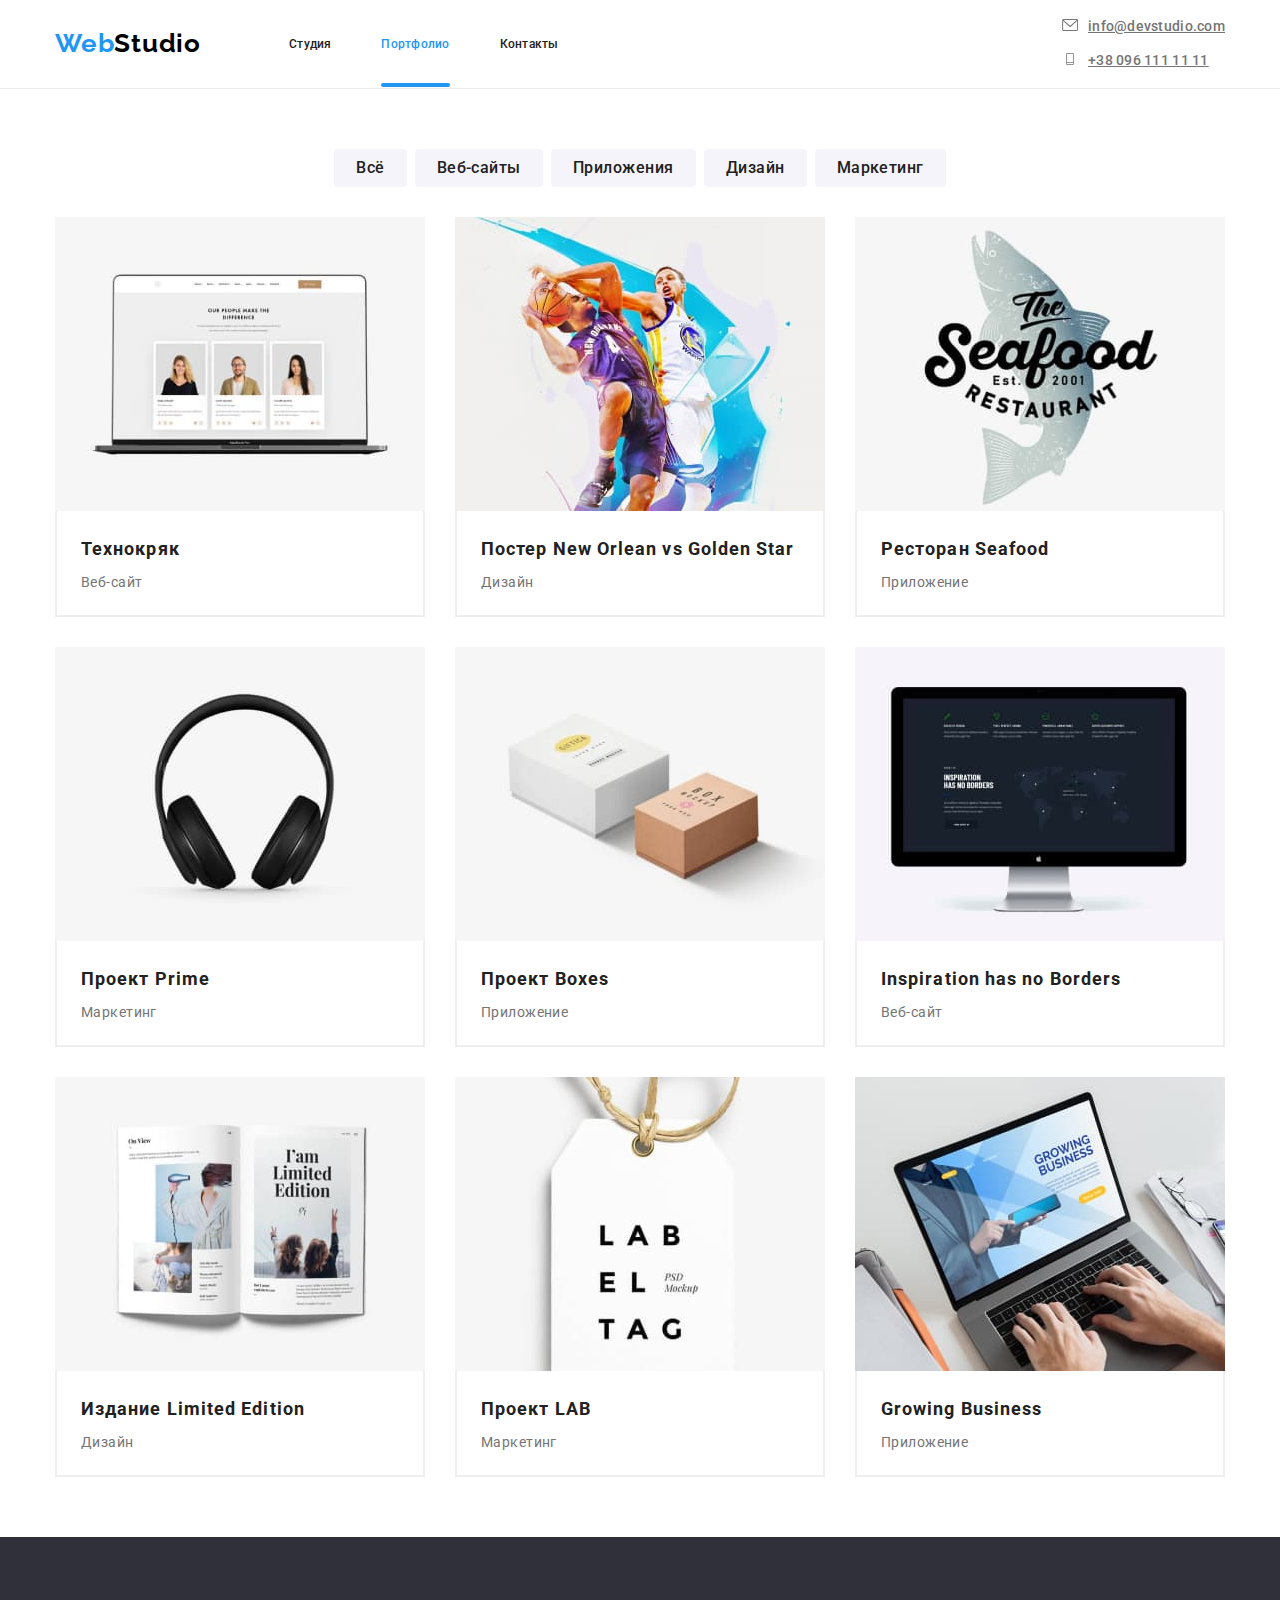
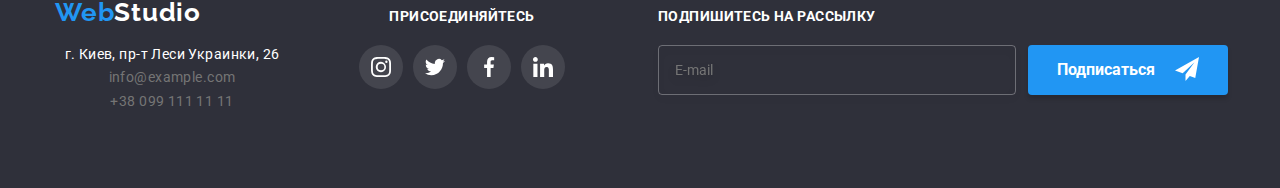
==== commit b9674ee8: "Закінчує секції main" ====
--- a/portfolio.html
+++ b/portfolio.html
@@ -92,7 +92,7 @@
                     </li>
                 </ul>
             </div>
-            </div>
+            
 
         </div>
     </header>
--- a/css/main.min.css
+++ b/css/main.min.css
@@ -1,2 +1,2 @@
-.visually-hidden{position:absolute;width:1px;height:1px;margin:-1px;border:0;padding:0;white-space:normal;clip-path:inset(100%);clip:rect(0 0 0 0);overflow:hidden}body{color:#757575;background-color:#fff;font-family:Roboto,sans-serif;font-weight:400;font-size:14px;line-height:1.71;letter-spacing:0.03em}h1,h2,h3,p{margin:0}img{display:block}ul{padding:0}input,textarea{outline:none}.section-title{color:#212121}.list{list-style:none}.no-scroll{overflow:hidden}.container{margin-top:0;padding-left:15px;padding-right:15px;margin-left:auto;margin-right:auto;outline:1px solid red}@media (min-width: 480px){.container{width:480px}}@media (min-width: 768px){.container{width:768px}}@media (min-width: 1200px){.container{width:1200px}}@media screen and (min-width: 480px){.hero{height:400px}.hero__title{margin-left:auto;margin-right:auto;width:360px;line-height:1.62;margin-bottom:30px}}@media screen and (min-width: 768px){.logo{font-size:24px;line-height:1.16}}@media screen and (max-width: 1199px){.hero{height:600px}.hero__title{font-size:26px;line-height:1.62;text-align:center;margin-bottom:30px}}@media screen and (min-width: 1200px){.hero__title{width:696px;font-size:44px;line-height:1.36;margin-bottom:50px}}@media screen and (max-width: 479px){.about .list{padding-top:40px;padding-bottom:20px}.about .list__image{width:100%}.about .list__text{margin-top:0;margin-block-end:0em;margin-bottom:20px}}@media screen and (min-width: 480px){.about{padding-top:60px;padding-bottom:30px}.about__image{width:450px}.about__text{margin-top:0;margin-block-end:0em;margin-bottom:30px}}@media screen and (min-width: 768px){.about{display:flex;flex-wrap:wrap;margin:0 -15px}.about__image{width:354px}.about__item{width:354px;margin:0 15px}.about__title{text-align:left}}@media screen and (min-width: 1200px){.about{display:flex;margin:0 -15px;padding-top:94px;padding-bottom:64px}.about__image{width:270px}.about__item{width:270px;margin:0 15px}.about__title{text-align:left}}@media screen and (max-width: 479px){.card-set__image{display:block;width:100%;height:auto}.card-set__item:not(:first-child){margin-top:20px}.team{padding-top:40px;padding-bottom:40px}}@media screen and (min-width: 480px){.card-set{padding-top:0px;margin:-15px;margin-bottom:0}.card-set__item{margin-top:30px;margin-bottom:0;margin-left:15px;margin-right:15px}.card-set__item:first-child{margin-top:20px}.card-set__image{width:450px;height:460px}.card-set__name{font-weight:500;font-size:16px;line-height:19px}.team{padding-top:60px;padding-bottom:60px}.team__title{display:inline-block;margin-bottom:30px}}@media screen and (min-width: 768px){.card-set{display:flex;flex-wrap:wrap;margin-bottom:0}.card-set__item{margin-bottom:0}.card-set__item:first-child{margin-top:30px}.card-set__image{width:354px;height:374px}}@media screen and (min-width: 1200px){.card-set{margin-top:-30px;margin-bottom:0}.card-set__image{width:270px;height:260px}.card-set__item{margin-left:15px;margin-right:15px}.team{padding-top:94px;padding-bottom:94px}.team__title{margin-bottom:50px;font-size:36px;line-height:1.16}}@media screen and (min-width: 480px){.clients{margin-top:60px;margin-bottom:60px}.clients__list{display:flex}.clients__title{margin-bottom:15px;font-size:28px;line-height:1.18}.clients__list{margin:-15px;margin-bottom:30px}.clients__link{margin:15px;width:210px;height:92px}}@media screen and (max-width: 479px){.clients{padding-top:60px;padding-bottom:60px}.clients__list{display:block;margin-bottom:0px}.clients .clients__link{width:100%;margin-top:30px}.clients__title{margin-bottom:30px}}@media screen and (min-width: 768px){.clients__link{width:226px}}@media screen and (min-width: 1200px){.clients{margin-top:94px;margin-bottom:94px}.clients__list{margin-top:0;margin-bottom:0}.clients__link{margin:0 15px;width:170px}.clients__title{margin-bottom:50px;font-size:36px;line-height:1.16}}@media screen and (max-width: 479px){.footer{text-align:center;padding-top:60px;padding-bottom:60px}.footer__adress{margin-bottom:40px}.footer__item{text-decoration:none;list-style:none}.footer__list{padding-inline-start:0px}.social{display:inline-block;margin-bottom:60px;justify-content:center}.social__list{margin-top:0;margin-bottom:0px;padding-left:0;list-style:none}.subscribe__input{width:100%;height:50px;margin-bottom:20px}}@media screen and (min-width: 480px){.footer{text-align:center;padding-top:60px;padding-bottom:60px}.footer__adress{margin-bottom:60px}.footer__item{text-decoration:none;list-style:none}.footer__list{padding-inline-start:0px}.social{display:inline-block;margin-bottom:60px}.social__list{margin-top:0;margin-bottom:0px;padding-left:0;list-style:none}.subscribe{display:inline-block}.subscribe__title{margin-top:0}.subscribe__input{display:block;width:450px;height:50px;margin-bottom:20px;outline:none}}@media screen and (min-width: 768px){.footer__info{display:flex;align-items:baseline}.footer__adress{margin-left:60px}.social{margin-left:165px}.subscribe__input{height:56px}}@media screen and (min-width: 1200px){.footer .container{display:flex;align-items:baseline}.footer{align-items:baseline}.footer__adress{margin-bottom:0;margin-left:0}.footer__form{margin-left:93px;text-align:left}.social{margin-bottom:0;margin-left:70px}.subscribe__input{width:358px;height:50px;margin-bottom:0;margin-right:12px}.subscribe .input{display:flex}}@media screen and (min-width: 480px){.section.abouts{padding-top:60px;padding-bottom:60px;list-style-type:none}.abouts .works{flex-wrap:wrap;padding:0;margin-bottom:25px}.abouts .works__item:nth-child(-n+3){margin-bottom:15px}.work-card{list-style-type:none}.work-card__img{width:450px;height:294px}.work-card__item{display:block;margin:15px}.work-card__item:last-child{margin-bottom:0}.work-card__description{padding:20px 24px}}@media screen and (min-width: 768px){.abouts .works{margin-bottom:30px;justify-content:center}.abouts__list.work-card{margin:0 -30px}.work-card__img{width:354px;height:294px}.work-card__item:last-child{margin-right:auto;margin-left:30px}.work-card__description{width:354px}}@media screen and (min-width: 480px){.modal{width:450px;height:609px}}@media screen and (max-width: 1199px){.section-work{display:none;padding-top:0}}@media screen and (max-width: 767px){.nav__list{display:none}.contacts{display:none}}@media screen and (min-width: 768px){.page-header{padding:0}.logo{margin-right:88px}.nav{display:flex}.nav__list{display:flex;margin-right:auto}.nav__item:not(:last-child){margin-right:50px}.contacts{margin-left:auto;margin-top:0;margin-bottom:0;padding-top:21px;padding-bottom:21px}.contacts__item:not(:last-child){margin-bottom:10px}}.backdrop{position:fixed;top:0;left:0;width:100%;height:100%;background-color:rgba(0,0,0,0.2);opacity:1;transition:opacity 500ms cubic-bezier(0.4, 0, 0.2, 1),visibility 500ms cubic-bezier(0.4, 0, 0.2, 1)}.backdrop.is-hidden{visibility:hidden;opacity:0;pointer-events:none}@media screen and (max-width: 767px){.page-header{padding-top:16px;padding-bottom:16px}.navigation{display:flex}.menu-button{position:absolute;display:inline-flex;right:15px;margin-left:auto;border:none;background-color:transparent;z-index:10}.menu-button:hover .icon-cross,.menu-button:focus .icon-menu,.menu-button:hover .icon-cross,.menu-button:focus .icon-menu{fill:#2196f3}.menu-button.is-open .icon-cross{display:block}.menu-button.is-open .icon-menu{display:none}.icon-cross{display:none}}.menu-container{position:fixed;top:0;left:0;opacity:0;display:flex;flex-direction:column;width:100vw;height:100vh;padding:40px 48px;background-color:#fff;transform:translateX(100%);transition:transform 500ms cubic-bezier(0.4, 0, 0.2, 1)}.menu-container.is-open{opacity:1;transform:translateX(0)}.menu-nav__link{text-decoration:none;font-weight:500;font-size:40px;line-height:47px;text-align:center;letter-spacing:0.02em;color:#212121}.menu-nav__link:hover,.menu-nav__link:focus{color:#2196f3}.menu-nav__item:not(:last-child){margin-bottom:32px}.menu-nav__list{margin-bottom:auto}.menu-contacts__link--phone{color:#2196f3}.menu-contacts__mail{font-weight:500;font-size:16px;line-height:28px;letter-spacing:0.02em}.menu-contacts__link--mail{color:#757575}.menu-contacts__phone{margin-bottom:32px;font-weight:500;font-size:24px;line-height:40px;letter-spacing:0.02em}.menu-contacts__link{text-decoration:none}.mob-soc{display:flex;flex-wrap:wrap}.mob-soc__item{text-decoration:none;font-weight:500;font-size:18px;line-height:1.22;color:#2196f3;letter-spacing:0.02em}.mob-soc__line{margin:0 10px;width:1px;height:22px;background-color:rgba(33,33,33,0.2)}@media screen and (min-width: 480px){.menu-contacts__phone{font-size:34px}.menu-contacts__mail{font-size:24px}}@media screen and (min-width: 768px){.menu-button{display:none}.menu-container{display:none}}.button{padding:10px 32px;border-radius:4px;border:none;font-family:inherit;font-weight:700;font-size:16px;line-height:1.88;text-align:center;letter-spacing:0.06em;color:#fff;background-color:#2196f3}.checkbox{position:absolute;width:1px;height:1px;margin:-1px;border:0;padding:0;white-space:normal;clip-path:inset(100%);clip:rect(0 0 0 0);overflow:hidden}.checkbox__icon{position:absolute;top:50%;left:0;transform:translateY(-50%);margin-left:12px;display:inline-block;width:15px;height:15px;border-radius:4px;border:2px solid #212121;transition:background 250ms cubic-bezier(0.4, 0, 0.2, 1)}.checkbox:checked+.checkbox__icon{border-color:#2196f3;background-color:#2196f3;background-size:contain;background-origin:border-box}.checkbox:focus+.checkbox__icon{border-color:#2196f3}.contacts{padding-inline-start:0px}.contacts__link{font-weight:500;letter-spacing:0.02em;color:#757575;fill:#757575;transition:color 250ms cubic-bezier(0.4, 0, 0.2, 1),fill 250ms cubic-bezier(0.4, 0, 0.2, 1)}.contacts__link:hover,.contacts__link:focus{color:#2196f3;fill:#2196f3}.contacts__icon{width:16px;height:12px;margin-right:10px}.abouts .works{display:flex;margin-top:0;padding-inline-start:0px}.abouts .works__item:not(:last-child){margin-right:8px}.abouts .works__button{padding:6px 22px;border:none;border-radius:4px;outline:none;font-weight:500;font-size:16px;line-height:1.62;letter-spacing:0.03em;color:#212121;background-color:#f5f4fa;transition:background-color 250ms cubic-bezier(0.4, 0, 0.2, 1),color 250ms cubic-bezier(0.4, 0, 0.2, 1),box-shadow 250ms cubic-bezier(0.4, 0, 0.2, 1)}.abouts .works__button:hover,.abouts .works__button:focus{color:#fff;background-color:#2196f3;box-shadow:0px 3px 1px rgba(0,0,0,0.1),0px 1px 2px rgba(0,0,0,0.08),0px 2px 2px rgba(0,0,0,0.12)}.form{position:relative;display:block;width:448px;margin-left:auto;margin-right:auto;padding:40px 0}.form__title{margin-bottom:10px;font-weight:700;font-size:20px;line-height:1.15;text-align:center;letter-spacing:0.03em;color:#212121}.form__text{position:relative;padding-left:36px;font-size:14px;line-height:1.7;letter-spacing:0.03em}.form__link{text-decoration:none;color:#2196f3;border-bottom:1px solid #2196f3}.form__field{display:flex;flex-direction:column}.form__field__lable{font-size:12px;line-height:1.16;letter-spacing:0.01em;color:#757575}.form__field__wrapper{position:relative}.form__field__input{width:100%;height:40px;margin-top:4px;margin-bottom:10px;padding:12px 12px 12px 42px;border:1px solid rgba(33,33,33,0.2);border-radius:4px;transition:border-color 250ms cubic-bezier(0.4, 0, 0.2, 1)}.form__field__input:focus{border-color:#2196f3}.form__field__icon{position:absolute;left:14px;top:0;width:15px;height:15px;transition:fill 250ms cubic-bezier(0.4, 0, 0.2, 1)}.form__field__input:focus+.form__field__icon{fill:#2196f3}.form__coment{display:flex;flex-direction:column}.form__coment__textarea{resize:none;height:120px;margin-top:4px;margin-bottom:20px;padding:12px 16px;border:1px solid rgba(33,33,33,0.2);border-radius:4px;font-size:14px;line-height:1.14;letter-spacing:0.01em;color:var(--title-text-color);transition:border-color 250ms cubic-bezier(0.4, 0, 0.2, 1);color:rgba(117,117,117,0.5)}.form__coment__textarea:focus{border-color:#2196f3}.form-button{margin-left:120px;margin-top:30px;padding:10px 56px;color:#fff;background:#2196f3;box-shadow:0px 4px 4px rgba(0,0,0,0.15);border:none;border-radius:4px;transition:background 250ms cubic-bezier(0.4, 0, 0.2, 1)}.form-button .form-button:hover,.form-button .form-button:focus{background:#188ce8;box-shadow:0px 4px 4px rgba(0,0,0,0.15)}.footer__form{position:relative;align-items:baseline;border:none}.subscribe__title{margin-bottom:20px;font-weight:700;font-size:14px;line-height:1.33;letter-spacing:0.03em;text-transform:uppercase}.subscribe__input{padding:0 16px;color:#fff;background-color:transparent;border:1px solid rgba(255,255,255,0.3);filter:drop-shadow(0px 4px 4px rgba(0,0,0,0.15));border-radius:4px;transition:border-color 250ms cubic-bezier(0.4, 0, 0.2, 1)}.subscribe__input:focus{border-color:#2196f3}.subscribe__button{position:relative;margin:0;padding:10px 29px;width:200px;height:50px;text-align:left;font-weight:700;font-size:16px;line-height:1.88;border:none;color:#fff;background-color:#2196f3;box-shadow:0px 4px 4px rgba(0,0,0,0.15);border-radius:4px}.subscribe__icon{position:absolute;bottom:14px;right:29px;width:24px;height:24px;background-color:#2196f3}.logo{font-family:Raleway,sans-serif;font-weight:700;font-size:26px;line-height:1.19;letter-spacing:0.03em;color:#000000;text-decoration:none}.accent{color:#2196f3}.backdrop.is-hidden .modal{transform:translate(-50%, -50%) translateY(150%)}.modal{position:absolute;top:50%;left:50%;transform:translate(-50%, -50%) translateY(0);transition:transform 500ms cubic-bezier(0.4, 0, 0.2, 1);width:528px;height:581px;background:#fff;box-shadow:0px 1px 3px rgba(0,0,0,0.12),0px 1px 1px rgba(0,0,0,0.14),0px 2px 1px rgba(0,0,0,0.2);border-radius:4px}.modal__close{position:absolute;top:8px;right:8px;width:30px;height:30px;padding:0;margin:0;border-radius:50%;border:1px solid rgba(0,0,0,0.1);background-color:transparent;transition:fill 250ms var(--time-function)}.modal__close:hover,.modal__close:focus{fill:#2196f3}.modal__icon{position:absolute;top:8px;right:8px;width:12px;height:12px}.navigation{position:relative;margin-left:auto;margin-right:auto;align-items:center;list-style:none}.nav{align-items:center}.nav__list{margin-top:0;margin-bottom:0;padding-inline-start:0}.nav__link{padding-top:32;padding-bottom:32;font-weight:500;font-size:14px;line-height:1.18;letter-spacing:0.02em;text-decoration:none;color:#212121;transition:color 250ms cubic-bezier(0.4, 0, 0.2, 1)}.nav__link:hover,.nav__link:focus{color:#2196f3}.nav__link::after{content:"";position:absolute;bottom:-1px;display:block;width:100%;height:4px;border-radius:2px;background-color:#2196f3;opacity:0;transition:opacity 250ms cubic-bezier(0.4, 0, 0.2, 1)}.nav__link.current::after{opacity:1}.nav__link.current{color:#2196f3}.soc{display:flex;justify-content:center;padding-inline-start:0;list-style:none}.soc__item{display:flex;justify-content:center;align-items:center;width:44px;height:44px;border-radius:50%;border-color:transparent;background-color:#fff;transition:background-color 250ms cubic-bezier(0.4, 0, 0.2, 1)}.soc__item:not(:last-child){margin-right:10px}.soc__item:hover,.soc__item:focus{background-color:#2196f3}.soc__link{margin:0;padding:0;width:20px;height:20px}.soc__icon{width:20px;height:20px;fill:#afb1b8;transition:fill 250ms cubic-bezier(0.4, 0, 0.2, 1)}.soc__item:hover .soc__icon,.soc__item:focus .soc__icon{fill:#fff}.card-set{list-style:none;margin:0 -15;padding-inline-start:0}.card-set__item{display:block;background-color:#fff}.card-set__item{box-shadow:0px 1px 3px rgba(0,0,0,0.12),0px 1px 1px rgba(0,0,0,0.14),0px 2px 1px rgba(0,0,0,0.2);border-radius:0px 0px 4px 4px}.card-set__image{display:block}.card-set__info{padding-top:30px;padding-bottom:24px}.card-set__name{margin-top:0;margin-bottom:10px;font-weight:500;font-size:16px;line-height:1.19;letter-spacing:0.03em;color:#212121}.card-set__text{margin-top:0;margin-bottom:16px;font-size:16px;line-height:1.19;letter-spacing:0.03em}.about{list-style:none;margin-top:0;margin-bottom:0;padding-inline-start:0}.about__item{padding-inline-start:0}.about__image{display:flex;justify-content:center;align-items:center;margin-bottom:30px;height:120px;border-radius:4px;background-color:#f5f4fa}.about__icon{width:70px;height:70px}.about__title{margin-top:0;margin-bottom:10px;font-weight:700;font-size:14px;line-height:1.14;letter-spacing:0.03em;text-transform:uppercase;text-align:center;color:#212121}.about__text{font-size:14px;line-height:1.71;letter-spacing:0.03em;color:#757575}.clients{text-align:center}.clients__title{margin-top:0;font-weight:700;text-align:center;letter-spacing:0.03em;color:#212121}.clients__list{flex-wrap:wrap;list-style:none;padding-inline-start:0}.clients__link{display:flex;justify-content:center;height:92px;align-items:center;border:1px solid #afb1b8;border-radius:4px;outline:none;transition:border-color 250ms cubic-bezier(0.4, 0, 0.2, 1)}.clients__link:hover,.clients__link:focus{border-color:#2196f3}.clients__icon{width:106px;height:60px;fill:#afb1b8;transition:fill 250ms cubic-bezier(0.4, 0, 0.2, 1)}.clients__link:hover .clients__icon,.clients__link:focus .clients__icon{fill:#2196f3}.footer{color:#fff;background-color:#2f303a}.footer__adress{font-family:Roboto, sans-serif;font-style:normal;font-size:14px;line-height:1.71;letter-spacing:0.03em}.footer .logo{color:#fff}.footer__link{color:#fff;text-decoration:none;font-size:14px;line-height:1.71;letter-spacing:0.03em;transition:color 250ms cubic-bezier(0.4, 0, 0.2, 1)}.footer__link:hover,.footer__link:focus{color:#2196f3}.footer__contact{text-decoration:none;color:#757575;transition:color 250ms cubic-bezier(0.4, 0, 0.2, 1)}.footer__contact:hover,.footer__contact:focus{color:#2196f3}.social__title{margin-top:0;margin-bottom:20px;font-weight:700;font-size:14px;line-height:1.14;letter-spacing:0.03em;text-transform:uppercase}.social__list{display:flex}.soclist__item:not(:last-child){margin-right:10px}.soclist__link{display:flex;justify-content:center;align-items:center;width:44px;height:44px;border-radius:50%;outline:none;background:rgba(255,255,255,0.1);transition:background-color 250ms cubic-bezier(0.4, 0, 0.2, 1)}.soclist__link:hover,.soclist__link:focus{background-color:#2196f3}.soclist__icon{width:20px;height:20px;fill:#fff}.page-header{color:#000000;text-decoration:none;border-bottom:1px solid #ececec;align-items:center}.hero{height:400px;margin-left:auto;margin-right:auto;padding-top:118px;padding-bottom:118px;text-align:center;max-width:1600px;background:linear-gradient(rgba(47,48,58,0.4), rgba(47,48,58,0.4)),url(../images/bcg-foto.jpg);background-position:center;background-color:#c4c4c4;background-repeat:no-repeat;color:#fff}.hero__title{margin-left:auto;margin-right:auto;margin-top:0;font-weight:900;letter-spacing:0.06em;text-transform:uppercase}.team{list-style:none;text-align:center;background-color:#f5f4fa}.team__title{margin-top:0;font-weight:700;font-size:28px;line-height:1.18;text-align:center;letter-spacing:0.03em;color:#212121}.section-work{padding-top:0}.section-work__list{display:flex}.section-work__title{margin-bottom:50px;font-weight:700;font-size:36px;line-height:1.17;text-align:center;letter-spacing:0.03em;color:#212121}.develop__item{position:relative}.develop__item:not(:last-child){margin-right:30px}.develop__fon{position:absolute;bottom:0;width:370px;height:70px;background-color:rgba(47,48,58,0.8)}.develop__text{position:absolute;top:50%;left:50%;transform:translate(-50%, -50%);font-weight:700;font-size:14px;line-height:1.14;min-width:205px;letter-spacing:0.03em;text-transform:uppercase;color:#fff}.abouts__list{display:flex;flex-wrap:wrap;margin:0;padding-inline-start:0px;justify-content:center}.work-card__item{display:flex;flex-direction:column;transition:box-shadow 250ms cubic-bezier(0.4, 0, 0.2, 1)}.work-card__item__item:nth-child(3n){margin-right:0}.work-card__item__item:nth-child(n+7){margin-bottom:0}.work-card__item .work-card__foto{position:relative;overflow:hidden}.work-card__item__foto{position:relative;overflow:hidden}.work-card__item:hover{box-shadow:0px 1px 1px rgba(0,0,0,0.12),0px 4px 4px rgba(0,0,0,0.06),1px 4px 6px rgba(0,0,0,0.16)}.work-card__overlay{position:absolute;top:0;left:0;width:100%;height:100%;padding:77px 24px;color:#fff;background:rgba(33,150,243,0.9);transform:translateY(100%);transition:transform 250ms cubic-bezier(0.4, 0, 0.2, 1)}.work-card__item:hover .work-card__overlay{transform:translateY(0)}.work-card__description{flex-grow:1;border-right:2px solid #eeeeee;border-left:2px solid #eeeeee;border-bottom:2px solid #eeeeee;text-align:left}.work-card__description__text{font-weight:400;font-size:18px;line-height:1.56;letter-spacing:0.03em}.work-card__title{max-width:322px;margin-bottom:4px;font-weight:700;font-size:18px;line-height:2;letter-spacing:0.06em;color:#212121}
+.visually-hidden{position:absolute;width:1px;height:1px;margin:-1px;border:0;padding:0;white-space:normal;clip-path:inset(100%);clip:rect(0 0 0 0);overflow:hidden}body{color:#757575;background-color:#fff;font-family:Roboto,sans-serif;font-weight:400;font-size:14px;line-height:1.71;letter-spacing:0.03em}h1,h2,h3,p{margin:0}img{display:block}ul{padding:0}input,textarea{outline:none}.section-title{color:#212121}.list{list-style:none}.no-scroll{overflow:hidden}.container{margin-top:0;padding-left:15px;padding-right:15px;margin-left:auto;margin-right:auto}@media (min-width: 480px){.container{width:480px}}@media (min-width: 768px){.container{width:768px}}@media (min-width: 1200px){.container{width:1200px}}@media screen and (min-width: 480px){.hero{height:400px}.hero__title{margin-left:auto;margin-right:auto;width:360px;line-height:1.62;margin-bottom:30px}}@media screen and (min-width: 768px){.logo{font-size:24px;line-height:1.16}}@media screen and (max-width: 1199px){.hero{height:600px}.hero__title{font-size:26px;line-height:1.62;text-align:center;margin-bottom:30px}}@media screen and (min-width: 1200px){.hero__title{width:696px;font-size:44px;line-height:1.36;margin-bottom:50px}}@media screen and (max-width: 479px){.about .list{padding-top:40px;padding-bottom:20px}.about .list__image{width:100%}.about .list__text{margin-top:0;margin-block-end:0em;margin-bottom:20px}}@media screen and (min-width: 480px){.about{padding-top:60px;padding-bottom:30px}.about__image{width:450px}.about__text{margin-top:0;margin-block-end:0em;margin-bottom:30px}}@media screen and (min-width: 768px){.about{display:flex;flex-wrap:wrap;margin:0 -15px}.about__image{width:354px}.about__item{width:354px;margin:0 15px}.about__title{text-align:left}}@media screen and (min-width: 1200px){.about{display:flex;margin:0 -15px;padding-top:94px;padding-bottom:64px}.about__image{width:270px}.about__item{width:270px;margin:0 15px}.about__title{text-align:left}}@media screen and (max-width: 479px){.card-set__image{display:block;width:100%;height:auto}.card-set__item:not(:first-child){margin-top:20px}.team{padding-top:40px;padding-bottom:40px}}@media screen and (min-width: 480px){.card-set{padding-top:0px;margin:-15px;margin-bottom:0}.card-set__item{margin-top:30px;margin-bottom:0;margin-left:15px;margin-right:15px}.card-set__item:first-child{margin-top:20px}.card-set__image{width:450px;height:460px}.card-set__name{font-weight:500;font-size:16px;line-height:19px}.team{padding-top:60px;padding-bottom:60px}.team__title{display:inline-block;margin-bottom:30px}}@media screen and (min-width: 768px){.card-set{display:flex;flex-wrap:wrap;margin-bottom:0}.card-set__item{margin-bottom:0}.card-set__item:first-child{margin-top:30px}.card-set__image{width:354px;height:374px}}@media screen and (min-width: 1200px){.card-set{margin-top:-30px;margin-bottom:0}.card-set__image{width:270px;height:260px}.card-set__item{margin-left:15px;margin-right:15px}.team{padding-top:94px;padding-bottom:94px}.team__title{margin-bottom:50px;font-size:36px;line-height:1.16}}@media screen and (min-width: 480px){.clients{margin-top:60px;margin-bottom:60px}.clients__list{display:flex}.clients__title{margin-bottom:15px;font-size:28px;line-height:1.18}.clients__list{margin:-15px;margin-bottom:30px}.clients__link{margin:15px;width:210px;height:92px}}@media screen and (max-width: 479px){.clients{padding-top:60px;padding-bottom:60px}.clients__list{display:block;margin-bottom:0px}.clients .clients__link{width:100%;margin-top:30px}.clients__title{margin-bottom:30px}}@media screen and (min-width: 768px){.clients__link{width:226px}}@media screen and (min-width: 1200px){.clients{margin-top:94px;margin-bottom:94px}.clients__list{margin-top:0;margin-bottom:0}.clients__link{margin:0 15px;width:170px}.clients__title{margin-bottom:50px;font-size:36px;line-height:1.16}}@media screen and (max-width: 479px){.footer{text-align:center;padding-top:60px;padding-bottom:60px}.footer__adress{margin-bottom:40px}.footer__item{text-decoration:none;list-style:none}.footer__list{padding-inline-start:0px}.social{display:inline-block;margin-bottom:60px;justify-content:center}.social__list{margin-top:0;margin-bottom:0px;padding-left:0;list-style:none}.subscribe__input{width:100%;height:50px;margin-bottom:20px}}@media screen and (min-width: 480px){.footer{text-align:center;padding-top:60px;padding-bottom:60px}.footer__adress{margin-bottom:60px}.footer__item{text-decoration:none;list-style:none}.footer__list{padding-inline-start:0px}.social{display:inline-block;margin-bottom:60px}.social__list{margin-top:0;margin-bottom:0px;padding-left:0;list-style:none}.subscribe{display:inline-block}.subscribe__title{margin-top:0}.subscribe__input{display:block;width:450px;height:50px;margin-bottom:20px;outline:none}}@media screen and (min-width: 768px){.footer__info{display:flex;align-items:baseline}.footer__adress{margin-left:60px}.social{margin-left:165px}.subscribe__input{height:56px}}@media screen and (min-width: 1200px){.footer .container{display:flex;align-items:baseline}.footer{align-items:baseline}.footer__adress{margin-bottom:0;margin-left:0}.footer__form{margin-left:93px;text-align:left}.social{margin-bottom:0;margin-left:70px}.subscribe__input{width:358px;height:50px;margin-bottom:0;margin-right:12px}.subscribe .input{display:flex}}@media screen and (max-width: 479px){.section.abouts{padding-top:40px;padding-bottom:40px;list-style-type:none}.work-card{display:flex}.work-card__item{margin:15px}.work-card__img{width:100%}.work-card__description{padding:20px 24px}.work-card__item:last-child{margin-bottom:0}.abouts .works{display:flex;flex-wrap:wrap;padding:0;margin-bottom:15px}.abouts .works__item:nth-child(-n+3){margin-bottom:15px}}@media screen and (min-width: 480px){.section.abouts{padding-top:60px;padding-bottom:60px}.abouts__list{display:flex}.abouts .works{display:flex;flex-wrap:wrap;padding:0;margin-bottom:15px}.abouts .works__item:nth-child(-n+3){margin-bottom:15px}.work-card__img{width:450px;height:294px}.work-card__item{display:block;margin:15px}.work-card__item:last-child{margin-bottom:0}.work-card__description{padding:20px 24px}}@media screen and (min-width: 768px){.abouts .works{margin-bottom:15px;justify-content:center}.work-card__img{width:354px;height:294px}.work-card__item:last-child{margin-right:auto}.work-card__description{width:354px}}@media screen and (min-width: 1200px){.work-card__img{width:370px;height:294px}.work-card__description{width:370px}.work-card__item:last-child{margin-bottom:15px}}@media screen and (min-width: 480px){.modal{width:450px;height:609px}}@media screen and (max-width: 1199px){.section-work{display:none;padding-top:0}}@media screen and (max-width: 767px){.nav__list{display:none}.contacts{display:none}}@media screen and (min-width: 768px){.page-header{padding:0}.logo{margin-right:88px}.nav{display:flex}.nav__list{display:flex;position:relative}.nav__item:not(:last-child){margin-right:50px}.nav__link{position:relative;font-size:12px;line-height:1.16;padding-top:35px;padding-bottom:35px}.contacts{margin-left:auto;margin-top:0;margin-bottom:0;padding-top:15px;padding-bottom:15px}.contacts__item:not(:last-child){margin-bottom:10px}}.backdrop{position:fixed;top:0;left:0;width:100%;height:100%;background-color:rgba(0,0,0,0.2);opacity:1;transition:opacity 500ms cubic-bezier(0.4, 0, 0.2, 1),visibility 500ms cubic-bezier(0.4, 0, 0.2, 1)}.backdrop.is-hidden{visibility:hidden;opacity:0;pointer-events:none}@media screen and (max-width: 767px){.page-header{padding-top:16px;padding-bottom:16px}.navigation{display:flex}.menu-button{position:absolute;display:inline-flex;right:15px;margin-left:auto;border:none;background-color:transparent;z-index:10}.menu-button:hover .icon-cross,.menu-button:focus .icon-menu,.menu-button:hover .icon-cross,.menu-button:focus .icon-menu{fill:#2196f3}.menu-button.is-open .icon-cross{display:block}.menu-button.is-open .icon-menu{display:none}.icon-cross{display:none}}.menu-container{position:fixed;top:0;left:0;opacity:0;display:flex;flex-direction:column;width:100vw;height:100vh;padding:40px 48px;background-color:#fff;transform:translateX(100%);transition:transform 500ms cubic-bezier(0.4, 0, 0.2, 1)}.menu-container.is-open{opacity:1;transform:translateX(0)}.menu-nav__link{text-decoration:none;font-weight:500;font-size:40px;line-height:47px;text-align:center;letter-spacing:0.02em;color:#212121}.menu-nav__link:hover,.menu-nav__link:focus{color:#2196f3}.menu-nav__item:not(:last-child){margin-bottom:32px}.menu-nav__list{margin-bottom:auto}.menu-contacts__link--phone{color:#2196f3}.menu-contacts__mail{font-weight:500;font-size:16px;line-height:28px;letter-spacing:0.02em}.menu-contacts__link--mail{color:#757575}.menu-contacts__phone{margin-bottom:32px;font-weight:500;font-size:24px;line-height:40px;letter-spacing:0.02em}.menu-contacts__link{text-decoration:none}.mob-soc{display:flex;flex-wrap:wrap}.mob-soc__item{text-decoration:none;font-weight:500;font-size:18px;line-height:1.22;color:#2196f3;letter-spacing:0.02em}.mob-soc__line{margin:0 10px;width:1px;height:22px;background-color:rgba(33,33,33,0.2)}@media screen and (min-width: 480px){.menu-contacts__phone{font-size:34px}.menu-contacts__mail{font-size:24px}}@media screen and (min-width: 768px){.menu-button{display:none}.menu-container{display:none}}.button{padding:10px 32px;border-radius:4px;border:none;font-family:inherit;font-weight:700;font-size:16px;line-height:1.88;text-align:center;letter-spacing:0.06em;color:#fff;background-color:#2196f3}.checkbox{position:absolute;width:1px;height:1px;margin:-1px;border:0;padding:0;white-space:normal;clip-path:inset(100%);clip:rect(0 0 0 0);overflow:hidden}.checkbox__icon{position:absolute;top:50%;left:0;transform:translateY(-50%);margin-left:12px;display:inline-block;width:15px;height:15px;border-radius:4px;border:2px solid #212121;transition:background 250ms cubic-bezier(0.4, 0, 0.2, 1)}.checkbox:checked+.checkbox__icon{border-color:#2196f3;background-color:#2196f3;background-size:contain;background-origin:border-box}.checkbox:focus+.checkbox__icon{border-color:#2196f3}.contacts{padding-inline-start:0px}.contacts__link{font-weight:500;letter-spacing:0.02em;color:#757575;fill:#757575;transition:color 250ms cubic-bezier(0.4, 0, 0.2, 1),fill 250ms cubic-bezier(0.4, 0, 0.2, 1)}.contacts__link:hover,.contacts__link:focus{color:#2196f3;fill:#2196f3}.contacts__icon{width:16px;height:12px;margin-right:10px}.abouts .works{display:flex;margin-top:0}.abouts .works__item:not(:last-child){margin-right:8px}.abouts .works__button{padding:6px 22px;border:none;border-radius:4px;outline:none;font-weight:500;font-size:16px;line-height:1.62;letter-spacing:0.03em;color:#212121;background-color:#f5f4fa;transition:background-color 250ms cubic-bezier(0.4, 0, 0.2, 1),color 250ms cubic-bezier(0.4, 0, 0.2, 1),box-shadow 250ms cubic-bezier(0.4, 0, 0.2, 1)}.abouts .works__button:hover,.abouts .works__button:focus{color:#fff;background-color:#2196f3;box-shadow:0px 3px 1px rgba(0,0,0,0.1),0px 1px 2px rgba(0,0,0,0.08),0px 2px 2px rgba(0,0,0,0.12)}.form{position:relative;display:block;width:448px;margin-left:auto;margin-right:auto;padding:40px 0}.form__title{margin-bottom:10px;font-weight:700;font-size:20px;line-height:1.15;text-align:center;letter-spacing:0.03em;color:#212121}.form__text{position:relative;padding-left:36px;font-size:14px;line-height:1.7;letter-spacing:0.03em}.form__link{text-decoration:none;color:#2196f3;border-bottom:1px solid #2196f3}.form__field{display:flex;flex-direction:column}.form__field__lable{font-size:12px;line-height:1.16;letter-spacing:0.01em;color:#757575}.form__field__wrapper{position:relative}.form__field__input{width:100%;height:40px;margin-top:4px;margin-bottom:10px;padding:12px 12px 12px 42px;border:1px solid rgba(33,33,33,0.2);border-radius:4px;transition:border-color 250ms cubic-bezier(0.4, 0, 0.2, 1)}.form__field__input:focus{border-color:#2196f3}.form__field__icon{position:absolute;left:14px;top:0;width:15px;height:15px;transition:fill 250ms cubic-bezier(0.4, 0, 0.2, 1)}.form__field__input:focus+.form__field__icon{fill:#2196f3}.form__coment{display:flex;flex-direction:column}.form__coment__textarea{resize:none;height:120px;margin-top:4px;margin-bottom:20px;padding:12px 16px;border:1px solid rgba(33,33,33,0.2);border-radius:4px;font-size:14px;line-height:1.14;letter-spacing:0.01em;color:var(--title-text-color);transition:border-color 250ms cubic-bezier(0.4, 0, 0.2, 1);color:rgba(117,117,117,0.5)}.form__coment__textarea:focus{border-color:#2196f3}.form-button{margin-left:120px;margin-top:30px;padding:10px 56px;color:#fff;background:#2196f3;box-shadow:0px 4px 4px rgba(0,0,0,0.15);border:none;border-radius:4px;transition:background 250ms cubic-bezier(0.4, 0, 0.2, 1)}.form-button .form-button:hover,.form-button .form-button:focus{background:#188ce8;box-shadow:0px 4px 4px rgba(0,0,0,0.15)}.footer__form{position:relative;align-items:baseline;border:none}.subscribe__title{margin-bottom:20px;font-weight:700;font-size:14px;line-height:1.33;letter-spacing:0.03em;text-transform:uppercase}.subscribe__input{padding:0 16px;color:#fff;background-color:transparent;border:1px solid rgba(255,255,255,0.3);filter:drop-shadow(0px 4px 4px rgba(0,0,0,0.15));border-radius:4px;transition:border-color 250ms cubic-bezier(0.4, 0, 0.2, 1)}.subscribe__input:focus{border-color:#2196f3}.subscribe__button{position:relative;margin:0;padding:10px 29px;width:200px;height:50px;text-align:left;font-weight:700;font-size:16px;line-height:1.88;border:none;color:#fff;background-color:#2196f3;box-shadow:0px 4px 4px rgba(0,0,0,0.15);border-radius:4px}.subscribe__icon{position:absolute;bottom:14px;right:29px;width:24px;height:24px;background-color:#2196f3}.logo{font-family:Raleway,sans-serif;font-weight:700;font-size:26px;line-height:1.19;letter-spacing:0.03em;color:#000000;text-decoration:none}.accent{color:#2196f3}.backdrop.is-hidden .modal{transform:translate(-50%, -50%) translateY(150%)}.modal{position:absolute;top:50%;left:50%;transform:translate(-50%, -50%) translateY(0);transition:transform 500ms cubic-bezier(0.4, 0, 0.2, 1);width:528px;height:581px;background:#fff;box-shadow:0px 1px 3px rgba(0,0,0,0.12),0px 1px 1px rgba(0,0,0,0.14),0px 2px 1px rgba(0,0,0,0.2);border-radius:4px}.modal__close{position:absolute;top:8px;right:8px;width:30px;height:30px;padding:0;margin:0;border-radius:50%;border:1px solid rgba(0,0,0,0.1);background-color:transparent;transition:fill 250ms var(--time-function)}.modal__close:hover,.modal__close:focus{fill:#2196f3}.modal__icon{position:absolute;top:8px;right:8px;width:12px;height:12px}.navigation{position:relative;margin-left:auto;margin-right:auto;align-items:center;list-style:none}.nav{align-items:center}.nav__list{margin-top:0;margin-bottom:0;padding-inline-start:0}.nav__link{font-weight:500;letter-spacing:0.02em;text-decoration:none;color:#212121;transition:color 250ms cubic-bezier(0.4, 0, 0.2, 1)}.nav__link:hover,.nav__link:focus{color:#2196f3}.nav__link::after{content:"";position:absolute;bottom:-1px;display:block;width:100%;height:4px;border-radius:2px;background-color:#2196f3;opacity:0;transition:opacity 250ms cubic-bezier(0.4, 0, 0.2, 1)}.nav__link.current::after{opacity:1}.nav__link.current{color:#2196f3}.soc{display:flex;justify-content:center;padding-inline-start:0;list-style:none}.soc__item{display:flex;justify-content:center;align-items:center;width:44px;height:44px;border-radius:50%;border-color:transparent;background-color:#fff;transition:background-color 250ms cubic-bezier(0.4, 0, 0.2, 1)}.soc__item:not(:last-child){margin-right:10px}.soc__item:hover,.soc__item:focus{background-color:#2196f3}.soc__link{margin:0;padding:0;width:20px;height:20px}.soc__icon{width:20px;height:20px;fill:#afb1b8;transition:fill 250ms cubic-bezier(0.4, 0, 0.2, 1)}.soc__item:hover .soc__icon,.soc__item:focus .soc__icon{fill:#fff}.card-set{list-style:none;margin:0 -15;padding-inline-start:0}.card-set__item{display:block;background-color:#fff}.card-set__item{box-shadow:0px 1px 3px rgba(0,0,0,0.12),0px 1px 1px rgba(0,0,0,0.14),0px 2px 1px rgba(0,0,0,0.2);border-radius:0px 0px 4px 4px}.card-set__image{display:block}.card-set__info{padding-top:30px;padding-bottom:24px}.card-set__name{margin-top:0;margin-bottom:10px;font-weight:500;font-size:16px;line-height:1.19;letter-spacing:0.03em;color:#212121}.card-set__text{margin-top:0;margin-bottom:16px;font-size:16px;line-height:1.19;letter-spacing:0.03em}.about{list-style:none;margin-top:0;margin-bottom:0;padding-inline-start:0}.about__item{padding-inline-start:0}.about__image{display:flex;justify-content:center;align-items:center;margin-bottom:30px;height:120px;border-radius:4px;background-color:#f5f4fa}.about__icon{width:70px;height:70px}.about__title{margin-top:0;margin-bottom:10px;font-weight:700;font-size:14px;line-height:1.14;letter-spacing:0.03em;text-transform:uppercase;text-align:center;color:#212121}.about__text{font-size:14px;line-height:1.71;letter-spacing:0.03em;color:#757575}.clients{text-align:center}.clients__title{margin-top:0;font-weight:700;text-align:center;letter-spacing:0.03em;color:#212121}.clients__list{flex-wrap:wrap;list-style:none;padding-inline-start:0}.clients__link{display:flex;justify-content:center;height:92px;align-items:center;border:1px solid #afb1b8;border-radius:4px;outline:none;transition:border-color 250ms cubic-bezier(0.4, 0, 0.2, 1)}.clients__link:hover,.clients__link:focus{border-color:#2196f3}.clients__icon{width:106px;height:60px;fill:#afb1b8;transition:fill 250ms cubic-bezier(0.4, 0, 0.2, 1)}.clients__link:hover .clients__icon,.clients__link:focus .clients__icon{fill:#2196f3}.footer{color:#fff;background-color:#2f303a}.footer__adress{font-family:Roboto, sans-serif;font-style:normal;font-size:14px;line-height:1.71;letter-spacing:0.03em}.footer .logo{color:#fff}.footer__link{color:#fff;text-decoration:none;font-size:14px;line-height:1.71;letter-spacing:0.03em;transition:color 250ms cubic-bezier(0.4, 0, 0.2, 1)}.footer__link:hover,.footer__link:focus{color:#2196f3}.footer__contact{text-decoration:none;color:#757575;transition:color 250ms cubic-bezier(0.4, 0, 0.2, 1)}.footer__contact:hover,.footer__contact:focus{color:#2196f3}.social__title{margin-top:0;margin-bottom:20px;font-weight:700;font-size:14px;line-height:1.14;letter-spacing:0.03em;text-transform:uppercase}.social__list{display:flex}.soclist__item:not(:last-child){margin-right:10px}.soclist__link{display:flex;justify-content:center;align-items:center;width:44px;height:44px;border-radius:50%;outline:none;background:rgba(255,255,255,0.1);transition:background-color 250ms cubic-bezier(0.4, 0, 0.2, 1)}.soclist__link:hover,.soclist__link:focus{background-color:#2196f3}.soclist__icon{width:20px;height:20px;fill:#fff}.page-header{color:#000000;text-decoration:none;border-bottom:1px solid #ececec;align-items:center}.hero{height:400px;margin-left:auto;margin-right:auto;padding-top:118px;padding-bottom:118px;text-align:center;max-width:1600px;background:linear-gradient(rgba(47,48,58,0.4), rgba(47,48,58,0.4)),url(../images/bcg-foto.jpg);background-position:center;background-color:#c4c4c4;background-repeat:no-repeat;color:#fff}.hero__title{margin-left:auto;margin-right:auto;margin-top:0;font-weight:900;letter-spacing:0.06em;text-transform:uppercase}.team{list-style:none;text-align:center;background-color:#f5f4fa}.team__title{margin-top:0;font-weight:700;font-size:28px;line-height:1.18;text-align:center;letter-spacing:0.03em;color:#212121}.section-work{padding-top:0}.section-work__list{display:flex}.section-work__title{margin-bottom:50px;font-weight:700;font-size:36px;line-height:1.17;text-align:center;letter-spacing:0.03em;color:#212121}.develop__item{position:relative}.develop__item:not(:last-child){margin-right:30px}.develop__fon{position:absolute;bottom:0;width:370px;height:70px;background-color:rgba(47,48,58,0.8)}.develop__text{position:absolute;top:50%;left:50%;transform:translate(-50%, -50%);font-weight:700;font-size:14px;line-height:1.14;min-width:205px;letter-spacing:0.03em;text-transform:uppercase;color:#fff}.abouts__list{display:flex;flex-wrap:wrap;margin:-15px;padding-inline-start:0px;justify-content:center}.work-card__item{display:flex;flex-direction:column;transition:box-shadow 250ms cubic-bezier(0.4, 0, 0.2, 1)}.work-card__item__item:nth-child(3n){margin-right:0}.work-card__item__item:nth-child(n+7){margin-bottom:0}.work-card__item .work-card__foto{position:relative;overflow:hidden}.work-card__item__foto{position:relative;overflow:hidden}.work-card__item:hover{box-shadow:0px 1px 1px rgba(0,0,0,0.12),0px 4px 4px rgba(0,0,0,0.06),1px 4px 6px rgba(0,0,0,0.16)}.work-card__overlay{position:absolute;top:0;left:0;width:100%;height:100%;padding:77px 24px;color:#fff;background:rgba(33,150,243,0.9);transform:translateY(100%);transition:transform 250ms cubic-bezier(0.4, 0, 0.2, 1)}.work-card__item:hover .work-card__overlay{transform:translateY(0)}.work-card__description{flex-grow:1;border-right:2px solid #eeeeee;border-left:2px solid #eeeeee;border-bottom:2px solid #eeeeee;text-align:left}.work-card__description__text{font-weight:400;font-size:18px;line-height:1.56;letter-spacing:0.03em}.work-card__title{max-width:322px;margin-bottom:4px;font-weight:700;font-size:18px;line-height:2;letter-spacing:0.06em;color:#212121}
 /*# sourceMappingURL=main.min.css.map */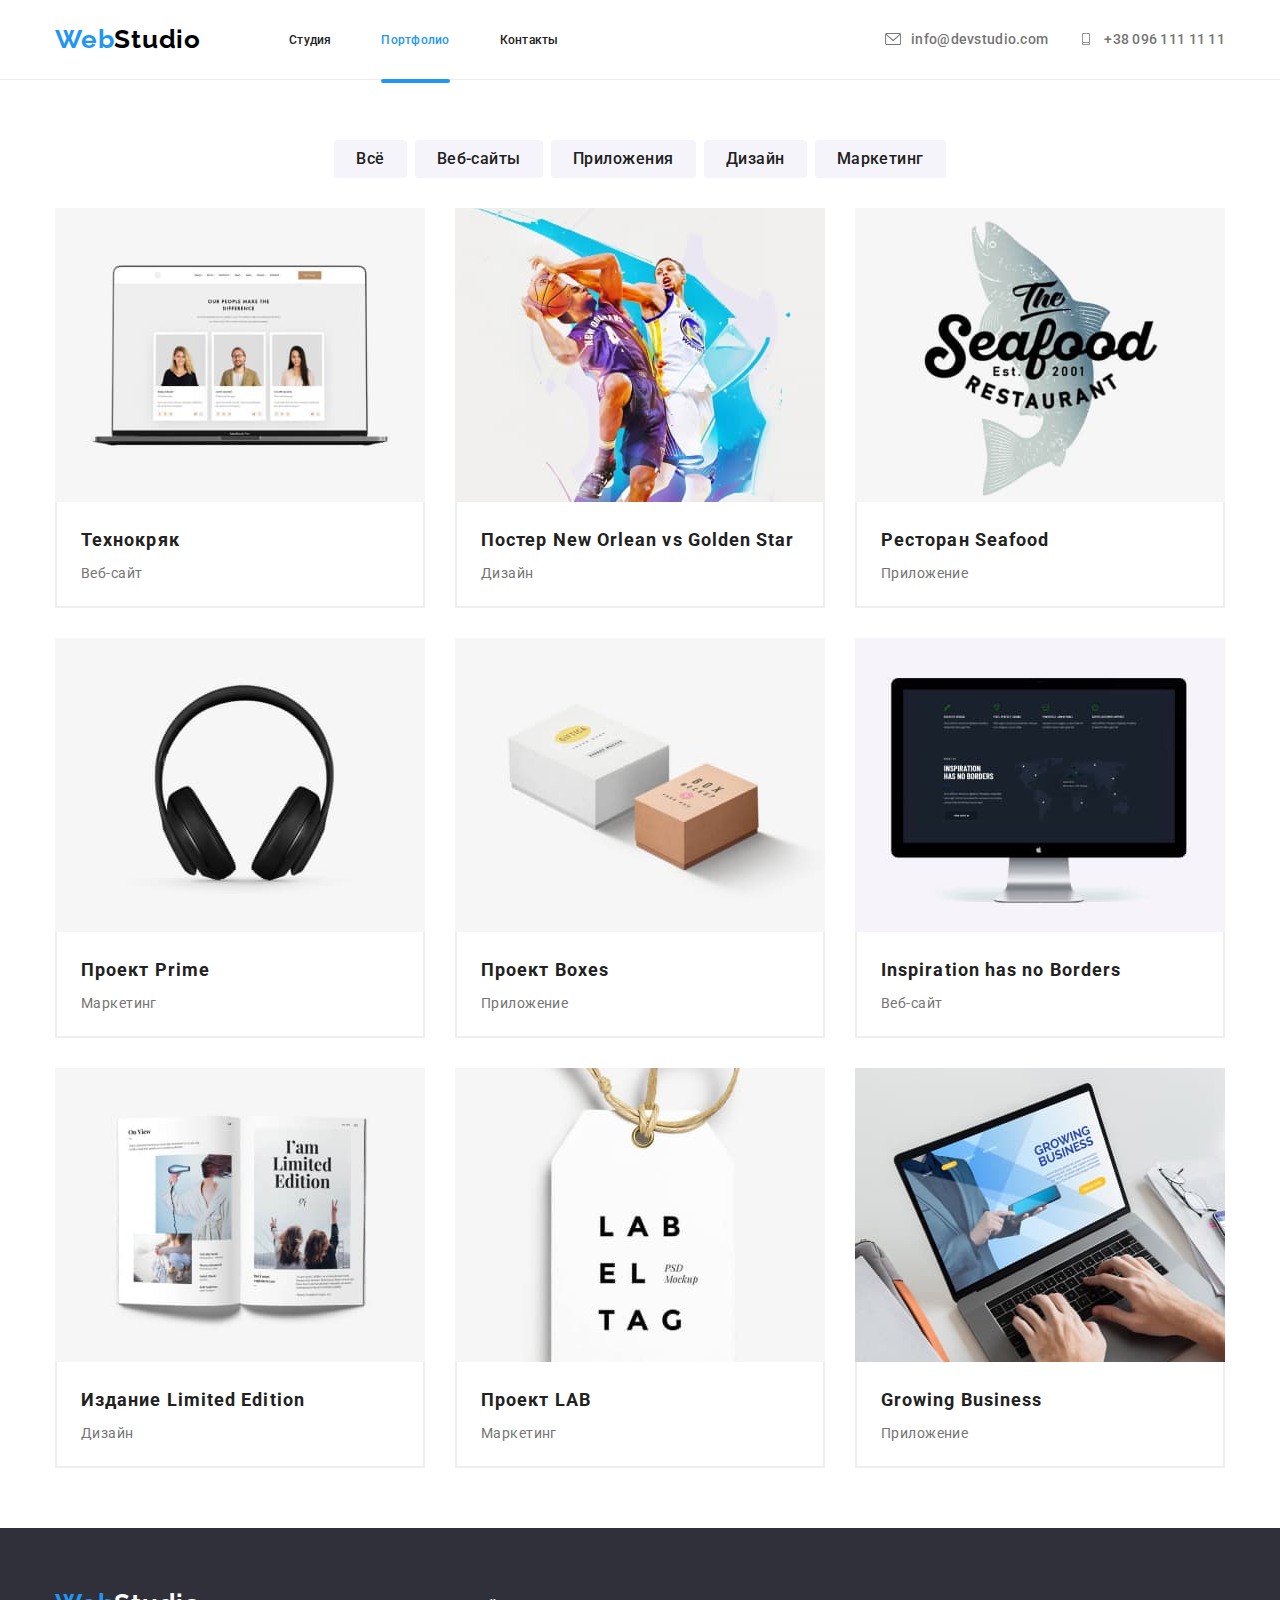
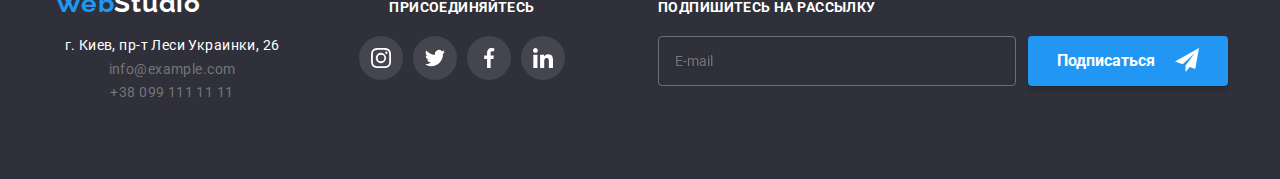
==== commit f486f2a5: "Закінчує адаптивку" ====
--- a/portfolio.html
+++ b/portfolio.html
@@ -363,6 +363,8 @@
             </form>
         </div>
     </footer>
+
+    <script src="./js/menu.js"></script>
     
 </body>
 </html>--- a/css/main.min.css
+++ b/css/main.min.css
@@ -1,2 +1,2 @@
-.visually-hidden{position:absolute;width:1px;height:1px;margin:-1px;border:0;padding:0;white-space:normal;clip-path:inset(100%);clip:rect(0 0 0 0);overflow:hidden}body{color:#757575;background-color:#fff;font-family:Roboto,sans-serif;font-weight:400;font-size:14px;line-height:1.71;letter-spacing:0.03em}h1,h2,h3,p{margin:0}img{display:block}ul{padding:0}input,textarea{outline:none}.section-title{color:#212121}.list{list-style:none}.no-scroll{overflow:hidden}.container{margin-top:0;padding-left:15px;padding-right:15px;margin-left:auto;margin-right:auto}@media (min-width: 480px){.container{width:480px}}@media (min-width: 768px){.container{width:768px}}@media (min-width: 1200px){.container{width:1200px}}@media screen and (min-width: 480px){.hero{height:400px}.hero__title{margin-left:auto;margin-right:auto;width:360px;line-height:1.62;margin-bottom:30px}}@media screen and (min-width: 768px){.logo{font-size:24px;line-height:1.16}}@media screen and (max-width: 1199px){.hero{height:600px}.hero__title{font-size:26px;line-height:1.62;text-align:center;margin-bottom:30px}}@media screen and (min-width: 1200px){.hero__title{width:696px;font-size:44px;line-height:1.36;margin-bottom:50px}}@media screen and (max-width: 479px){.about .list{padding-top:40px;padding-bottom:20px}.about .list__image{width:100%}.about .list__text{margin-top:0;margin-block-end:0em;margin-bottom:20px}}@media screen and (min-width: 480px){.about{padding-top:60px;padding-bottom:30px}.about__image{width:450px}.about__text{margin-top:0;margin-block-end:0em;margin-bottom:30px}}@media screen and (min-width: 768px){.about{display:flex;flex-wrap:wrap;margin:0 -15px}.about__image{width:354px}.about__item{width:354px;margin:0 15px}.about__title{text-align:left}}@media screen and (min-width: 1200px){.about{display:flex;margin:0 -15px;padding-top:94px;padding-bottom:64px}.about__image{width:270px}.about__item{width:270px;margin:0 15px}.about__title{text-align:left}}@media screen and (max-width: 479px){.card-set__image{display:block;width:100%;height:auto}.card-set__item:not(:first-child){margin-top:20px}.team{padding-top:40px;padding-bottom:40px}}@media screen and (min-width: 480px){.card-set{padding-top:0px;margin:-15px;margin-bottom:0}.card-set__item{margin-top:30px;margin-bottom:0;margin-left:15px;margin-right:15px}.card-set__item:first-child{margin-top:20px}.card-set__image{width:450px;height:460px}.card-set__name{font-weight:500;font-size:16px;line-height:19px}.team{padding-top:60px;padding-bottom:60px}.team__title{display:inline-block;margin-bottom:30px}}@media screen and (min-width: 768px){.card-set{display:flex;flex-wrap:wrap;margin-bottom:0}.card-set__item{margin-bottom:0}.card-set__item:first-child{margin-top:30px}.card-set__image{width:354px;height:374px}}@media screen and (min-width: 1200px){.card-set{margin-top:-30px;margin-bottom:0}.card-set__image{width:270px;height:260px}.card-set__item{margin-left:15px;margin-right:15px}.team{padding-top:94px;padding-bottom:94px}.team__title{margin-bottom:50px;font-size:36px;line-height:1.16}}@media screen and (min-width: 480px){.clients{margin-top:60px;margin-bottom:60px}.clients__list{display:flex}.clients__title{margin-bottom:15px;font-size:28px;line-height:1.18}.clients__list{margin:-15px;margin-bottom:30px}.clients__link{margin:15px;width:210px;height:92px}}@media screen and (max-width: 479px){.clients{padding-top:60px;padding-bottom:60px}.clients__list{display:block;margin-bottom:0px}.clients .clients__link{width:100%;margin-top:30px}.clients__title{margin-bottom:30px}}@media screen and (min-width: 768px){.clients__link{width:226px}}@media screen and (min-width: 1200px){.clients{margin-top:94px;margin-bottom:94px}.clients__list{margin-top:0;margin-bottom:0}.clients__link{margin:0 15px;width:170px}.clients__title{margin-bottom:50px;font-size:36px;line-height:1.16}}@media screen and (max-width: 479px){.footer{text-align:center;padding-top:60px;padding-bottom:60px}.footer__adress{margin-bottom:40px}.footer__item{text-decoration:none;list-style:none}.footer__list{padding-inline-start:0px}.social{display:inline-block;margin-bottom:60px;justify-content:center}.social__list{margin-top:0;margin-bottom:0px;padding-left:0;list-style:none}.subscribe__input{width:100%;height:50px;margin-bottom:20px}}@media screen and (min-width: 480px){.footer{text-align:center;padding-top:60px;padding-bottom:60px}.footer__adress{margin-bottom:60px}.footer__item{text-decoration:none;list-style:none}.footer__list{padding-inline-start:0px}.social{display:inline-block;margin-bottom:60px}.social__list{margin-top:0;margin-bottom:0px;padding-left:0;list-style:none}.subscribe{display:inline-block}.subscribe__title{margin-top:0}.subscribe__input{display:block;width:450px;height:50px;margin-bottom:20px;outline:none}}@media screen and (min-width: 768px){.footer__info{display:flex;align-items:baseline}.footer__adress{margin-left:60px}.social{margin-left:165px}.subscribe__input{height:56px}}@media screen and (min-width: 1200px){.footer .container{display:flex;align-items:baseline}.footer{align-items:baseline}.footer__adress{margin-bottom:0;margin-left:0}.footer__form{margin-left:93px;text-align:left}.social{margin-bottom:0;margin-left:70px}.subscribe__input{width:358px;height:50px;margin-bottom:0;margin-right:12px}.subscribe .input{display:flex}}@media screen and (max-width: 479px){.section.abouts{padding-top:40px;padding-bottom:40px;list-style-type:none}.work-card{display:flex}.work-card__item{margin:15px}.work-card__img{width:100%}.work-card__description{padding:20px 24px}.work-card__item:last-child{margin-bottom:0}.abouts .works{display:flex;flex-wrap:wrap;padding:0;margin-bottom:15px}.abouts .works__item:nth-child(-n+3){margin-bottom:15px}}@media screen and (min-width: 480px){.section.abouts{padding-top:60px;padding-bottom:60px}.abouts__list{display:flex}.abouts .works{display:flex;flex-wrap:wrap;padding:0;margin-bottom:15px}.abouts .works__item:nth-child(-n+3){margin-bottom:15px}.work-card__img{width:450px;height:294px}.work-card__item{display:block;margin:15px}.work-card__item:last-child{margin-bottom:0}.work-card__description{padding:20px 24px}}@media screen and (min-width: 768px){.abouts .works{margin-bottom:15px;justify-content:center}.work-card__img{width:354px;height:294px}.work-card__item:last-child{margin-right:auto}.work-card__description{width:354px}}@media screen and (min-width: 1200px){.work-card__img{width:370px;height:294px}.work-card__description{width:370px}.work-card__item:last-child{margin-bottom:15px}}@media screen and (min-width: 480px){.modal{width:450px;height:609px}}@media screen and (max-width: 1199px){.section-work{display:none;padding-top:0}}@media screen and (max-width: 767px){.nav__list{display:none}.contacts{display:none}}@media screen and (min-width: 768px){.page-header{padding:0}.logo{margin-right:88px}.nav{display:flex}.nav__list{display:flex;position:relative}.nav__item:not(:last-child){margin-right:50px}.nav__link{position:relative;font-size:12px;line-height:1.16;padding-top:35px;padding-bottom:35px}.contacts{margin-left:auto;margin-top:0;margin-bottom:0;padding-top:15px;padding-bottom:15px}.contacts__item:not(:last-child){margin-bottom:10px}}.backdrop{position:fixed;top:0;left:0;width:100%;height:100%;background-color:rgba(0,0,0,0.2);opacity:1;transition:opacity 500ms cubic-bezier(0.4, 0, 0.2, 1),visibility 500ms cubic-bezier(0.4, 0, 0.2, 1)}.backdrop.is-hidden{visibility:hidden;opacity:0;pointer-events:none}@media screen and (max-width: 767px){.page-header{padding-top:16px;padding-bottom:16px}.navigation{display:flex}.menu-button{position:absolute;display:inline-flex;right:15px;margin-left:auto;border:none;background-color:transparent;z-index:10}.menu-button:hover .icon-cross,.menu-button:focus .icon-menu,.menu-button:hover .icon-cross,.menu-button:focus .icon-menu{fill:#2196f3}.menu-button.is-open .icon-cross{display:block}.menu-button.is-open .icon-menu{display:none}.icon-cross{display:none}}.menu-container{position:fixed;top:0;left:0;opacity:0;display:flex;flex-direction:column;width:100vw;height:100vh;padding:40px 48px;background-color:#fff;transform:translateX(100%);transition:transform 500ms cubic-bezier(0.4, 0, 0.2, 1)}.menu-container.is-open{opacity:1;transform:translateX(0)}.menu-nav__link{text-decoration:none;font-weight:500;font-size:40px;line-height:47px;text-align:center;letter-spacing:0.02em;color:#212121}.menu-nav__link:hover,.menu-nav__link:focus{color:#2196f3}.menu-nav__item:not(:last-child){margin-bottom:32px}.menu-nav__list{margin-bottom:auto}.menu-contacts__link--phone{color:#2196f3}.menu-contacts__mail{font-weight:500;font-size:16px;line-height:28px;letter-spacing:0.02em}.menu-contacts__link--mail{color:#757575}.menu-contacts__phone{margin-bottom:32px;font-weight:500;font-size:24px;line-height:40px;letter-spacing:0.02em}.menu-contacts__link{text-decoration:none}.mob-soc{display:flex;flex-wrap:wrap}.mob-soc__item{text-decoration:none;font-weight:500;font-size:18px;line-height:1.22;color:#2196f3;letter-spacing:0.02em}.mob-soc__line{margin:0 10px;width:1px;height:22px;background-color:rgba(33,33,33,0.2)}@media screen and (min-width: 480px){.menu-contacts__phone{font-size:34px}.menu-contacts__mail{font-size:24px}}@media screen and (min-width: 768px){.menu-button{display:none}.menu-container{display:none}}.button{padding:10px 32px;border-radius:4px;border:none;font-family:inherit;font-weight:700;font-size:16px;line-height:1.88;text-align:center;letter-spacing:0.06em;color:#fff;background-color:#2196f3}.checkbox{position:absolute;width:1px;height:1px;margin:-1px;border:0;padding:0;white-space:normal;clip-path:inset(100%);clip:rect(0 0 0 0);overflow:hidden}.checkbox__icon{position:absolute;top:50%;left:0;transform:translateY(-50%);margin-left:12px;display:inline-block;width:15px;height:15px;border-radius:4px;border:2px solid #212121;transition:background 250ms cubic-bezier(0.4, 0, 0.2, 1)}.checkbox:checked+.checkbox__icon{border-color:#2196f3;background-color:#2196f3;background-size:contain;background-origin:border-box}.checkbox:focus+.checkbox__icon{border-color:#2196f3}.contacts{padding-inline-start:0px}.contacts__link{font-weight:500;letter-spacing:0.02em;color:#757575;fill:#757575;transition:color 250ms cubic-bezier(0.4, 0, 0.2, 1),fill 250ms cubic-bezier(0.4, 0, 0.2, 1)}.contacts__link:hover,.contacts__link:focus{color:#2196f3;fill:#2196f3}.contacts__icon{width:16px;height:12px;margin-right:10px}.abouts .works{display:flex;margin-top:0}.abouts .works__item:not(:last-child){margin-right:8px}.abouts .works__button{padding:6px 22px;border:none;border-radius:4px;outline:none;font-weight:500;font-size:16px;line-height:1.62;letter-spacing:0.03em;color:#212121;background-color:#f5f4fa;transition:background-color 250ms cubic-bezier(0.4, 0, 0.2, 1),color 250ms cubic-bezier(0.4, 0, 0.2, 1),box-shadow 250ms cubic-bezier(0.4, 0, 0.2, 1)}.abouts .works__button:hover,.abouts .works__button:focus{color:#fff;background-color:#2196f3;box-shadow:0px 3px 1px rgba(0,0,0,0.1),0px 1px 2px rgba(0,0,0,0.08),0px 2px 2px rgba(0,0,0,0.12)}.form{position:relative;display:block;width:448px;margin-left:auto;margin-right:auto;padding:40px 0}.form__title{margin-bottom:10px;font-weight:700;font-size:20px;line-height:1.15;text-align:center;letter-spacing:0.03em;color:#212121}.form__text{position:relative;padding-left:36px;font-size:14px;line-height:1.7;letter-spacing:0.03em}.form__link{text-decoration:none;color:#2196f3;border-bottom:1px solid #2196f3}.form__field{display:flex;flex-direction:column}.form__field__lable{font-size:12px;line-height:1.16;letter-spacing:0.01em;color:#757575}.form__field__wrapper{position:relative}.form__field__input{width:100%;height:40px;margin-top:4px;margin-bottom:10px;padding:12px 12px 12px 42px;border:1px solid rgba(33,33,33,0.2);border-radius:4px;transition:border-color 250ms cubic-bezier(0.4, 0, 0.2, 1)}.form__field__input:focus{border-color:#2196f3}.form__field__icon{position:absolute;left:14px;top:0;width:15px;height:15px;transition:fill 250ms cubic-bezier(0.4, 0, 0.2, 1)}.form__field__input:focus+.form__field__icon{fill:#2196f3}.form__coment{display:flex;flex-direction:column}.form__coment__textarea{resize:none;height:120px;margin-top:4px;margin-bottom:20px;padding:12px 16px;border:1px solid rgba(33,33,33,0.2);border-radius:4px;font-size:14px;line-height:1.14;letter-spacing:0.01em;color:var(--title-text-color);transition:border-color 250ms cubic-bezier(0.4, 0, 0.2, 1);color:rgba(117,117,117,0.5)}.form__coment__textarea:focus{border-color:#2196f3}.form-button{margin-left:120px;margin-top:30px;padding:10px 56px;color:#fff;background:#2196f3;box-shadow:0px 4px 4px rgba(0,0,0,0.15);border:none;border-radius:4px;transition:background 250ms cubic-bezier(0.4, 0, 0.2, 1)}.form-button .form-button:hover,.form-button .form-button:focus{background:#188ce8;box-shadow:0px 4px 4px rgba(0,0,0,0.15)}.footer__form{position:relative;align-items:baseline;border:none}.subscribe__title{margin-bottom:20px;font-weight:700;font-size:14px;line-height:1.33;letter-spacing:0.03em;text-transform:uppercase}.subscribe__input{padding:0 16px;color:#fff;background-color:transparent;border:1px solid rgba(255,255,255,0.3);filter:drop-shadow(0px 4px 4px rgba(0,0,0,0.15));border-radius:4px;transition:border-color 250ms cubic-bezier(0.4, 0, 0.2, 1)}.subscribe__input:focus{border-color:#2196f3}.subscribe__button{position:relative;margin:0;padding:10px 29px;width:200px;height:50px;text-align:left;font-weight:700;font-size:16px;line-height:1.88;border:none;color:#fff;background-color:#2196f3;box-shadow:0px 4px 4px rgba(0,0,0,0.15);border-radius:4px}.subscribe__icon{position:absolute;bottom:14px;right:29px;width:24px;height:24px;background-color:#2196f3}.logo{font-family:Raleway,sans-serif;font-weight:700;font-size:26px;line-height:1.19;letter-spacing:0.03em;color:#000000;text-decoration:none}.accent{color:#2196f3}.backdrop.is-hidden .modal{transform:translate(-50%, -50%) translateY(150%)}.modal{position:absolute;top:50%;left:50%;transform:translate(-50%, -50%) translateY(0);transition:transform 500ms cubic-bezier(0.4, 0, 0.2, 1);width:528px;height:581px;background:#fff;box-shadow:0px 1px 3px rgba(0,0,0,0.12),0px 1px 1px rgba(0,0,0,0.14),0px 2px 1px rgba(0,0,0,0.2);border-radius:4px}.modal__close{position:absolute;top:8px;right:8px;width:30px;height:30px;padding:0;margin:0;border-radius:50%;border:1px solid rgba(0,0,0,0.1);background-color:transparent;transition:fill 250ms var(--time-function)}.modal__close:hover,.modal__close:focus{fill:#2196f3}.modal__icon{position:absolute;top:8px;right:8px;width:12px;height:12px}.navigation{position:relative;margin-left:auto;margin-right:auto;align-items:center;list-style:none}.nav{align-items:center}.nav__list{margin-top:0;margin-bottom:0;padding-inline-start:0}.nav__link{font-weight:500;letter-spacing:0.02em;text-decoration:none;color:#212121;transition:color 250ms cubic-bezier(0.4, 0, 0.2, 1)}.nav__link:hover,.nav__link:focus{color:#2196f3}.nav__link::after{content:"";position:absolute;bottom:-1px;display:block;width:100%;height:4px;border-radius:2px;background-color:#2196f3;opacity:0;transition:opacity 250ms cubic-bezier(0.4, 0, 0.2, 1)}.nav__link.current::after{opacity:1}.nav__link.current{color:#2196f3}.soc{display:flex;justify-content:center;padding-inline-start:0;list-style:none}.soc__item{display:flex;justify-content:center;align-items:center;width:44px;height:44px;border-radius:50%;border-color:transparent;background-color:#fff;transition:background-color 250ms cubic-bezier(0.4, 0, 0.2, 1)}.soc__item:not(:last-child){margin-right:10px}.soc__item:hover,.soc__item:focus{background-color:#2196f3}.soc__link{margin:0;padding:0;width:20px;height:20px}.soc__icon{width:20px;height:20px;fill:#afb1b8;transition:fill 250ms cubic-bezier(0.4, 0, 0.2, 1)}.soc__item:hover .soc__icon,.soc__item:focus .soc__icon{fill:#fff}.card-set{list-style:none;margin:0 -15;padding-inline-start:0}.card-set__item{display:block;background-color:#fff}.card-set__item{box-shadow:0px 1px 3px rgba(0,0,0,0.12),0px 1px 1px rgba(0,0,0,0.14),0px 2px 1px rgba(0,0,0,0.2);border-radius:0px 0px 4px 4px}.card-set__image{display:block}.card-set__info{padding-top:30px;padding-bottom:24px}.card-set__name{margin-top:0;margin-bottom:10px;font-weight:500;font-size:16px;line-height:1.19;letter-spacing:0.03em;color:#212121}.card-set__text{margin-top:0;margin-bottom:16px;font-size:16px;line-height:1.19;letter-spacing:0.03em}.about{list-style:none;margin-top:0;margin-bottom:0;padding-inline-start:0}.about__item{padding-inline-start:0}.about__image{display:flex;justify-content:center;align-items:center;margin-bottom:30px;height:120px;border-radius:4px;background-color:#f5f4fa}.about__icon{width:70px;height:70px}.about__title{margin-top:0;margin-bottom:10px;font-weight:700;font-size:14px;line-height:1.14;letter-spacing:0.03em;text-transform:uppercase;text-align:center;color:#212121}.about__text{font-size:14px;line-height:1.71;letter-spacing:0.03em;color:#757575}.clients{text-align:center}.clients__title{margin-top:0;font-weight:700;text-align:center;letter-spacing:0.03em;color:#212121}.clients__list{flex-wrap:wrap;list-style:none;padding-inline-start:0}.clients__link{display:flex;justify-content:center;height:92px;align-items:center;border:1px solid #afb1b8;border-radius:4px;outline:none;transition:border-color 250ms cubic-bezier(0.4, 0, 0.2, 1)}.clients__link:hover,.clients__link:focus{border-color:#2196f3}.clients__icon{width:106px;height:60px;fill:#afb1b8;transition:fill 250ms cubic-bezier(0.4, 0, 0.2, 1)}.clients__link:hover .clients__icon,.clients__link:focus .clients__icon{fill:#2196f3}.footer{color:#fff;background-color:#2f303a}.footer__adress{font-family:Roboto, sans-serif;font-style:normal;font-size:14px;line-height:1.71;letter-spacing:0.03em}.footer .logo{color:#fff}.footer__link{color:#fff;text-decoration:none;font-size:14px;line-height:1.71;letter-spacing:0.03em;transition:color 250ms cubic-bezier(0.4, 0, 0.2, 1)}.footer__link:hover,.footer__link:focus{color:#2196f3}.footer__contact{text-decoration:none;color:#757575;transition:color 250ms cubic-bezier(0.4, 0, 0.2, 1)}.footer__contact:hover,.footer__contact:focus{color:#2196f3}.social__title{margin-top:0;margin-bottom:20px;font-weight:700;font-size:14px;line-height:1.14;letter-spacing:0.03em;text-transform:uppercase}.social__list{display:flex}.soclist__item:not(:last-child){margin-right:10px}.soclist__link{display:flex;justify-content:center;align-items:center;width:44px;height:44px;border-radius:50%;outline:none;background:rgba(255,255,255,0.1);transition:background-color 250ms cubic-bezier(0.4, 0, 0.2, 1)}.soclist__link:hover,.soclist__link:focus{background-color:#2196f3}.soclist__icon{width:20px;height:20px;fill:#fff}.page-header{color:#000000;text-decoration:none;border-bottom:1px solid #ececec;align-items:center}.hero{height:400px;margin-left:auto;margin-right:auto;padding-top:118px;padding-bottom:118px;text-align:center;max-width:1600px;background:linear-gradient(rgba(47,48,58,0.4), rgba(47,48,58,0.4)),url(../images/bcg-foto.jpg);background-position:center;background-color:#c4c4c4;background-repeat:no-repeat;color:#fff}.hero__title{margin-left:auto;margin-right:auto;margin-top:0;font-weight:900;letter-spacing:0.06em;text-transform:uppercase}.team{list-style:none;text-align:center;background-color:#f5f4fa}.team__title{margin-top:0;font-weight:700;font-size:28px;line-height:1.18;text-align:center;letter-spacing:0.03em;color:#212121}.section-work{padding-top:0}.section-work__list{display:flex}.section-work__title{margin-bottom:50px;font-weight:700;font-size:36px;line-height:1.17;text-align:center;letter-spacing:0.03em;color:#212121}.develop__item{position:relative}.develop__item:not(:last-child){margin-right:30px}.develop__fon{position:absolute;bottom:0;width:370px;height:70px;background-color:rgba(47,48,58,0.8)}.develop__text{position:absolute;top:50%;left:50%;transform:translate(-50%, -50%);font-weight:700;font-size:14px;line-height:1.14;min-width:205px;letter-spacing:0.03em;text-transform:uppercase;color:#fff}.abouts__list{display:flex;flex-wrap:wrap;margin:-15px;padding-inline-start:0px;justify-content:center}.work-card__item{display:flex;flex-direction:column;transition:box-shadow 250ms cubic-bezier(0.4, 0, 0.2, 1)}.work-card__item__item:nth-child(3n){margin-right:0}.work-card__item__item:nth-child(n+7){margin-bottom:0}.work-card__item .work-card__foto{position:relative;overflow:hidden}.work-card__item__foto{position:relative;overflow:hidden}.work-card__item:hover{box-shadow:0px 1px 1px rgba(0,0,0,0.12),0px 4px 4px rgba(0,0,0,0.06),1px 4px 6px rgba(0,0,0,0.16)}.work-card__overlay{position:absolute;top:0;left:0;width:100%;height:100%;padding:77px 24px;color:#fff;background:rgba(33,150,243,0.9);transform:translateY(100%);transition:transform 250ms cubic-bezier(0.4, 0, 0.2, 1)}.work-card__item:hover .work-card__overlay{transform:translateY(0)}.work-card__description{flex-grow:1;border-right:2px solid #eeeeee;border-left:2px solid #eeeeee;border-bottom:2px solid #eeeeee;text-align:left}.work-card__description__text{font-weight:400;font-size:18px;line-height:1.56;letter-spacing:0.03em}.work-card__title{max-width:322px;margin-bottom:4px;font-weight:700;font-size:18px;line-height:2;letter-spacing:0.06em;color:#212121}
+.visually-hidden{position:absolute;width:1px;height:1px;margin:-1px;border:0;padding:0;white-space:normal;clip-path:inset(100%);clip:rect(0 0 0 0);overflow:hidden}body{color:#757575;background-color:#fff;font-family:Roboto,sans-serif;font-weight:400;font-size:14px;line-height:1.71;letter-spacing:0.03em}h1,h2,h3,p{margin:0}img{display:block}ul{padding:0}input,textarea{outline:none}.section-title{color:#212121}.list{list-style:none}.no-scroll{overflow:hidden}.container{margin-top:0;padding-left:15px;padding-right:15px;margin-left:auto;margin-right:auto}@media (min-width: 480px){.container{width:480px}}@media (min-width: 768px){.container{width:768px}}@media (min-width: 1200px){.container{width:1200px}}@media screen and (min-width: 480px){.hero{height:400px}.hero__title{margin-left:auto;margin-right:auto;width:360px;line-height:1.62;margin-bottom:30px}}@media screen and (min-width: 768px){.logo{font-size:24px;line-height:1.16}}@media screen and (max-width: 1199px){.hero{height:600px}.hero__title{font-size:26px;line-height:1.62;text-align:center;margin-bottom:30px}}@media screen and (min-width: 1200px){.hero__title{width:696px;font-size:44px;line-height:1.36;margin-bottom:50px}}@media screen and (max-width: 479px){.about .list{padding-top:40px;padding-bottom:20px}.about .list__image{width:100%}.about .list__text{margin-top:0;margin-block-end:0em;margin-bottom:20px}}@media screen and (min-width: 480px){.about{padding-top:60px;padding-bottom:30px}.about__image{width:450px}.about__text{margin-top:0;margin-block-end:0em;margin-bottom:30px}}@media screen and (min-width: 768px){.about{display:flex;flex-wrap:wrap;margin:0 -15px}.about__image{width:354px}.about__item{width:354px;margin:0 15px}.about__title{text-align:left}}@media screen and (min-width: 1200px){.about{display:flex;margin:0 -15px;padding-top:94px;padding-bottom:64px}.about__image{width:270px}.about__item{width:270px;margin:0 15px}.about__title{text-align:left}}@media screen and (max-width: 479px){.card-set__image{display:block;width:100%;height:auto}.card-set__item:not(:first-child){margin-top:20px}.team{padding-top:40px;padding-bottom:40px}}@media screen and (min-width: 480px){.card-set{padding-top:0px;margin:-15px;margin-bottom:0}.card-set__item{margin-top:30px;margin-bottom:0;margin-left:15px;margin-right:15px}.card-set__item:first-child{margin-top:20px}.card-set__image{width:450px;height:460px}.card-set__name{font-weight:500;font-size:16px;line-height:19px}.team{padding-top:60px;padding-bottom:60px}.team__title{display:inline-block;margin-bottom:30px}}@media screen and (min-width: 768px){.card-set{display:flex;flex-wrap:wrap;margin-bottom:0}.card-set__item{margin-bottom:0}.card-set__item:first-child{margin-top:30px}.card-set__image{width:354px;height:374px}}@media screen and (min-width: 1200px){.card-set{margin-top:-30px;margin-bottom:0}.card-set__image{width:270px;height:260px}.card-set__item{margin-left:15px;margin-right:15px}.team{padding-top:94px;padding-bottom:94px}.team__title{margin-bottom:50px;font-size:36px;line-height:1.16}}@media screen and (min-width: 480px){.clients{margin-top:60px;margin-bottom:60px}.clients__list{display:flex}.clients__title{margin-bottom:15px;font-size:28px;line-height:1.18}.clients__list{margin:-15px;margin-bottom:30px}.clients__link{margin:15px;width:210px;height:92px}}@media screen and (max-width: 479px){.clients{padding-top:60px;padding-bottom:60px}.clients__list{display:block;margin-bottom:0px}.clients .clients__link{width:100%;margin-top:30px}.clients__title{margin-bottom:30px}}@media screen and (min-width: 768px){.clients__link{width:226px}}@media screen and (min-width: 1200px){.clients{margin-top:94px;margin-bottom:94px}.clients__list{margin-top:0;margin-bottom:0}.clients__link{margin:0 15px;width:170px}.clients__title{margin-bottom:50px;font-size:36px;line-height:1.16}}@media screen and (max-width: 479px){.footer{text-align:center;padding-top:60px;padding-bottom:60px}.footer__adress{margin-bottom:40px}.footer__item{text-decoration:none;list-style:none}.footer__list{padding-inline-start:0px}.social{display:inline-block;margin-bottom:60px;justify-content:center}.social__list{margin-top:0;margin-bottom:0px;padding-left:0;list-style:none}.subscribe__input{width:100%;height:50px;margin-bottom:20px}}@media screen and (min-width: 480px){.footer{text-align:center;padding-top:60px;padding-bottom:60px}.footer__adress{margin-bottom:60px}.footer__item{text-decoration:none;list-style:none}.footer__list{padding-inline-start:0px}.social{display:inline-block;margin-bottom:60px}.social__list{margin-top:0;margin-bottom:0px;padding-left:0;list-style:none}.subscribe{display:inline-block}.subscribe__title{margin-top:0}.subscribe__input{display:block;width:450px;height:50px;margin-bottom:20px;outline:none}}@media screen and (min-width: 768px){.footer__info{display:flex;align-items:baseline}.footer__adress{margin-left:60px}.social{margin-left:165px}.subscribe__input{height:56px}}@media screen and (min-width: 1200px){.footer .container{display:flex;align-items:baseline}.footer{align-items:baseline}.footer__adress{margin-bottom:0;margin-left:0}.footer__form{margin-left:93px;text-align:left}.social{margin-bottom:0;margin-left:70px}.subscribe__input{width:358px;height:50px;margin-bottom:0;margin-right:12px}.subscribe .input{display:flex}}@media screen and (max-width: 479px){.section.abouts{padding-top:40px;padding-bottom:40px;list-style-type:none}.work-card{display:flex}.work-card__item{margin:15px}.work-card__img{width:100%}.work-card__description{padding:20px 24px}.work-card__item:last-child{margin-bottom:0}.abouts .works{display:flex;flex-wrap:wrap;padding:0;margin-bottom:15px}.abouts .works__item:nth-child(-n+3){margin-bottom:15px}}@media screen and (min-width: 480px){.section.abouts{padding-top:60px;padding-bottom:60px}.abouts__list{display:flex}.abouts .works{display:flex;flex-wrap:wrap;padding:0;margin-bottom:15px}.abouts .works__item:nth-child(-n+3){margin-bottom:15px}.work-card__img{width:450px;height:294px}.work-card__item{display:block;margin:15px}.work-card__item:last-child{margin-bottom:0}.work-card__description{padding:20px 24px}}@media screen and (min-width: 768px){.abouts .works{margin-bottom:15px;justify-content:center}.work-card__img{width:354px;height:294px}.work-card__item:last-child{margin-right:auto}.work-card__description{width:354px}}@media screen and (min-width: 1200px){.work-card__img{width:370px;height:294px}.work-card__description{width:370px}.work-card__item:last-child{margin-bottom:15px}.logo{padding-top:24px;padding-bottom:24px}.contacts{display:flex}.contacts__item{margin:0}}@media screen and (max-width: 479px){.modal{width:90%;height:609px}.form{width:100%}.form__agree{font-size:12px;line-height:1.16}}@media screen and (min-width: 480px){.modal{width:450px;height:609px}.form{padding:40px 0}.form__agree{font-size:12px;line-height:1.16}}@media screen and (max-width: 1199px){.section-work{display:none;padding-top:0}}@media screen and (max-width: 1199px) and (min-width: 768px){.form__agree{font-size:14px;line-height:1.7}.modal{width:528px;height:581px}}@media screen and (max-width: 767px){.nav__list{display:none}.contacts{display:none}}@media screen and (min-width: 768px){.page-header{padding:0}.logo{margin-right:88px}.nav{display:flex}.nav__list{display:flex;position:relative}.nav__item:not(:last-child){margin-right:50px}.nav__link{position:relative;font-size:12px;line-height:1.16;padding-top:35px;padding-bottom:35px}.contacts{margin-left:auto;margin-top:0;margin-bottom:0;padding-top:15px;padding-bottom:15px}.contacts__item:not(:last-child){margin-bottom:10px}.contacts__link{display:flex;align-items:center;text-decoration:none}}@media screen and (min-width: 1200px){.contacts__item:first-child{margin-right:30px;margin-bottom:0}}.backdrop{position:fixed;z-index:3;top:0;left:0;width:100%;height:100%;background-color:rgba(0,0,0,0.2);opacity:1;transition:opacity 500ms cubic-bezier(0.4, 0, 0.2, 1),visibility 500ms cubic-bezier(0.4, 0, 0.2, 1)}.backdrop.is-hidden{visibility:hidden;opacity:0;pointer-events:none}@media screen and (max-width: 767px){.page-header{padding-top:16px;padding-bottom:16px}.navigation{display:flex}.menu-button{position:absolute;display:inline-flex;right:15px;margin-left:auto;border:none;background-color:transparent;z-index:3}.menu-button:hover .icon-cross,.menu-button:focus .icon-menu,.menu-button:hover .icon-cross,.menu-button:focus .icon-menu{fill:#2196f3}.menu-button.is-open .icon-cross{display:block}.menu-button.is-open .icon-menu{display:none}.icon-cross{display:none}}.menu-container{position:fixed;z-index:2;top:0;left:0;opacity:0;display:flex;flex-direction:column;width:100vw;height:100vh;padding:40px 48px;background-color:#fff;transform:translateX(100%);transition:transform 500ms cubic-bezier(0.4, 0, 0.2, 1)}.menu-container.is-open{opacity:1;transform:translateX(0)}.menu-nav__link{text-decoration:none;font-weight:500;font-size:40px;line-height:47px;text-align:center;letter-spacing:0.02em;color:#212121}.menu-nav__link:hover,.menu-nav__link:focus{color:#2196f3}.menu-nav__item:not(:last-child){margin-bottom:32px}.menu-nav__list{margin-bottom:auto}.menu-contacts__link--phone{color:#2196f3}.menu-contacts__mail{font-weight:500;font-size:16px;line-height:28px;letter-spacing:0.02em}.menu-contacts__link--mail{color:#757575}.menu-contacts__phone{margin-bottom:32px;font-weight:500;font-size:24px;line-height:40px;letter-spacing:0.02em}.menu-contacts__link{text-decoration:none}.mob-soc{display:flex;flex-wrap:wrap}.mob-soc__item{text-decoration:none;font-weight:500;font-size:18px;line-height:1.22;color:#2196f3;letter-spacing:0.02em}.mob-soc__line{margin:0 10px;width:1px;height:22px;background-color:rgba(33,33,33,0.2)}@media screen and (min-width: 480px){.menu-contacts__phone{font-size:34px}.menu-contacts__mail{font-size:24px}}@media screen and (min-width: 768px){.menu-button{display:none}.menu-container{display:none}}.button{padding:10px 32px;border-radius:4px;border:none;font-family:inherit;font-weight:700;font-size:16px;line-height:1.88;text-align:center;letter-spacing:0.06em;color:#fff;background-color:#2196f3}.checkbox{position:absolute;width:1px;height:1px;margin:-1px;border:0;padding:0;white-space:normal;clip-path:inset(100%);clip:rect(0 0 0 0);overflow:hidden}.checkbox__icon{position:absolute;top:50%;left:0;transform:translateY(-50%);margin-left:12px;display:inline-block;width:15px;height:15px;border-radius:4px;border:2px solid #212121;transition:background 250ms cubic-bezier(0.4, 0, 0.2, 1)}.checkbox:checked+.checkbox__icon{border-color:#2196f3;background-color:#2196f3;background-size:contain;background-origin:border-box}.checkbox:focus+.checkbox__icon{border-color:#2196f3}.contacts{padding-inline-start:0px}.contacts__link{font-weight:500;letter-spacing:0.02em;color:#757575;fill:#757575;transition:color 250ms cubic-bezier(0.4, 0, 0.2, 1),fill 250ms cubic-bezier(0.4, 0, 0.2, 1)}.contacts__link:hover,.contacts__link:focus{color:#2196f3;fill:#2196f3}.contacts__icon{width:16px;height:12px;margin-right:10px}.abouts .works{display:flex;margin-top:0}.abouts .works__item:not(:last-child){margin-right:8px}.abouts .works__button{padding:6px 22px;border:none;border-radius:4px;outline:none;font-weight:500;font-size:16px;line-height:1.62;letter-spacing:0.03em;color:#212121;background-color:#f5f4fa;transition:background-color 250ms cubic-bezier(0.4, 0, 0.2, 1),color 250ms cubic-bezier(0.4, 0, 0.2, 1),box-shadow 250ms cubic-bezier(0.4, 0, 0.2, 1)}.abouts .works__button:hover,.abouts .works__button:focus{color:#fff;background-color:#2196f3;box-shadow:0px 3px 1px rgba(0,0,0,0.1),0px 1px 2px rgba(0,0,0,0.08),0px 2px 2px rgba(0,0,0,0.12)}.form{display:flex;flex-direction:column;position:relative;margin-left:auto;margin-right:auto;padding:40px 0}.form__title{margin-bottom:10px;font-weight:700;font-size:20px;line-height:1.15;text-align:center;letter-spacing:0.03em;color:#212121}.form__text{position:relative;display:inline-flex;align-items:center;padding-left:36px;font-size:14px;line-height:1.7;letter-spacing:0.03em}.form__link{text-decoration:none;color:#2196f3;border-bottom:1px solid #2196f3}.form__field{display:flex;flex-direction:column}.form__field__lable{font-size:12px;line-height:1.16;letter-spacing:0.01em;color:#757575}.form__field__wrapper{position:relative}.form__field__input{width:100%;height:40px;margin-top:4px;margin-bottom:10px;padding:12px 12px 12px 42px;border:1px solid rgba(33,33,33,0.2);border-radius:4px;transition:border-color 250ms cubic-bezier(0.4, 0, 0.2, 1)}.form__field__input:focus{border-color:#2196f3}.form__field__icon{position:absolute;left:14px;top:0;width:15px;height:15px;transition:fill 250ms cubic-bezier(0.4, 0, 0.2, 1)}.form__field__input:focus+.form__field__icon{fill:#2196f3}.form__coment{display:flex;flex-direction:column}.form__coment__textarea{resize:none;height:120px;margin-top:4px;margin-bottom:20px;padding:12px 16px;border:1px solid rgba(33,33,33,0.2);border-radius:4px;font-size:14px;line-height:1.14;letter-spacing:0.01em;color:var(--title-text-color);transition:border-color 250ms cubic-bezier(0.4, 0, 0.2, 1);color:rgba(117,117,117,0.5)}.form__coment__textarea:focus{border-color:#2196f3}.form-button{margin-left:auto;margin-right:auto;margin-top:30px;padding:10px 56px;color:#fff;background:#2196f3;box-shadow:0px 4px 4px rgba(0,0,0,0.15);border:none;border-radius:4px;transition:background 250ms cubic-bezier(0.4, 0, 0.2, 1)}.form-button .form-button:hover,.form-button .form-button:focus{background:#188ce8;box-shadow:0px 4px 4px rgba(0,0,0,0.15)}.footer__form{position:relative;align-items:baseline;border:none}.subscribe__title{margin-bottom:20px;font-weight:700;font-size:14px;line-height:1.33;letter-spacing:0.03em;text-transform:uppercase}.subscribe__input{padding:0 16px;color:#fff;background-color:transparent;border:1px solid rgba(255,255,255,0.3);filter:drop-shadow(0px 4px 4px rgba(0,0,0,0.15));border-radius:4px;transition:border-color 250ms cubic-bezier(0.4, 0, 0.2, 1)}.subscribe__input:focus{border-color:#2196f3}.subscribe__button{position:relative;margin:0;padding:10px 29px;width:200px;height:50px;text-align:left;font-weight:700;font-size:16px;line-height:1.88;border:none;color:#fff;background-color:#2196f3;box-shadow:0px 4px 4px rgba(0,0,0,0.15);border-radius:4px}.subscribe__icon{position:absolute;bottom:14px;right:29px;width:24px;height:24px;background-color:#2196f3}.logo{font-family:Raleway,sans-serif;font-weight:700;font-size:26px;line-height:1.19;letter-spacing:0.03em;color:#000000;text-decoration:none}.accent{color:#2196f3}.backdrop.is-hidden .modal{transform:translate(-50%, -50%) translateY(150%)}.modal{position:absolute;top:50%;left:50%;padding-left:15px;padding-right:15px;z-index:999;transform:translate(-50%, -50%) translateY(0);transition:transform 500ms cubic-bezier(0.4, 0, 0.2, 1);padding:15px;background:#fff;box-shadow:0px 1px 3px rgba(0,0,0,0.12),0px 1px 1px rgba(0,0,0,0.14),0px 2px 1px rgba(0,0,0,0.2);border-radius:4px}.modal__close{position:absolute;top:8px;right:8px;width:30px;height:30px;padding:0;margin:0;border-radius:50%;border:1px solid rgba(0,0,0,0.1);background-color:transparent;transition:fill 250ms var(--time-function)}.modal__close:hover,.modal__close:focus{fill:#2196f3}.modal__icon{position:absolute;z-index:5;top:8px;right:8px;width:12px;height:12px}.navigation{position:relative;margin-left:auto;margin-right:auto;align-items:center;list-style:none}.nav{align-items:center}.nav__list{margin-top:0;margin-bottom:0;padding-inline-start:0}.nav__link{font-weight:500;letter-spacing:0.02em;text-decoration:none;color:#212121;transition:color 250ms cubic-bezier(0.4, 0, 0.2, 1)}.nav__link:hover,.nav__link:focus{color:#2196f3}.nav__link::after{content:"";position:absolute;bottom:-1px;display:block;width:100%;height:4px;border-radius:2px;background-color:#2196f3;opacity:0;transition:opacity 250ms cubic-bezier(0.4, 0, 0.2, 1)}.nav__link.current::after{opacity:1}.nav__link.current{color:#2196f3}.soc{display:flex;justify-content:center;padding-inline-start:0;list-style:none}.soc__item{display:flex;justify-content:center;align-items:center;width:44px;height:44px;border-radius:50%;border-color:transparent;background-color:#fff;transition:background-color 250ms cubic-bezier(0.4, 0, 0.2, 1)}.soc__item:not(:last-child){margin-right:10px}.soc__item:hover,.soc__item:focus{background-color:#2196f3}.soc__link{margin:0;padding:0;width:20px;height:20px}.soc__icon{width:20px;height:20px;fill:#afb1b8;transition:fill 250ms cubic-bezier(0.4, 0, 0.2, 1)}.soc__item:hover .soc__icon,.soc__item:focus .soc__icon{fill:#fff}.card-set{list-style:none;margin:0 -15;padding-inline-start:0}.card-set__item{display:block;background-color:#fff}.card-set__item{box-shadow:0px 1px 3px rgba(0,0,0,0.12),0px 1px 1px rgba(0,0,0,0.14),0px 2px 1px rgba(0,0,0,0.2);border-radius:0px 0px 4px 4px}.card-set__image{display:block}.card-set__info{padding-top:30px;padding-bottom:24px}.card-set__name{margin-top:0;margin-bottom:10px;font-weight:500;font-size:16px;line-height:1.19;letter-spacing:0.03em;color:#212121}.card-set__text{margin-top:0;margin-bottom:16px;font-size:16px;line-height:1.19;letter-spacing:0.03em}.about{list-style:none;margin-top:0;margin-bottom:0;padding-inline-start:0}.about__item{padding-inline-start:0}.about__image{display:flex;justify-content:center;align-items:center;margin-bottom:30px;height:120px;border-radius:4px;background-color:#f5f4fa}.about__icon{width:70px;height:70px}.about__title{margin-top:0;margin-bottom:10px;font-weight:700;font-size:14px;line-height:1.14;letter-spacing:0.03em;text-transform:uppercase;text-align:center;color:#212121}.about__text{font-size:14px;line-height:1.71;letter-spacing:0.03em;color:#757575}.clients{text-align:center}.clients__title{margin-top:0;font-weight:700;text-align:center;letter-spacing:0.03em;color:#212121}.clients__list{flex-wrap:wrap;list-style:none;padding-inline-start:0}.clients__link{display:flex;justify-content:center;height:92px;align-items:center;border:1px solid #afb1b8;border-radius:4px;outline:none;transition:border-color 250ms cubic-bezier(0.4, 0, 0.2, 1)}.clients__link:hover,.clients__link:focus{border-color:#2196f3}.clients__icon{width:106px;height:60px;fill:#afb1b8;transition:fill 250ms cubic-bezier(0.4, 0, 0.2, 1)}.clients__link:hover .clients__icon,.clients__link:focus .clients__icon{fill:#2196f3}.footer{color:#fff;background-color:#2f303a}.footer__adress{font-family:Roboto, sans-serif;font-style:normal;font-size:14px;line-height:1.71;letter-spacing:0.03em}.footer .logo{color:#fff}.footer__link{color:#fff;text-decoration:none;font-size:14px;line-height:1.71;letter-spacing:0.03em;transition:color 250ms cubic-bezier(0.4, 0, 0.2, 1)}.footer__link:hover,.footer__link:focus{color:#2196f3}.footer__contact{text-decoration:none;color:#757575;transition:color 250ms cubic-bezier(0.4, 0, 0.2, 1)}.footer__contact:hover,.footer__contact:focus{color:#2196f3}.social__title{margin-top:0;margin-bottom:20px;font-weight:700;font-size:14px;line-height:1.14;letter-spacing:0.03em;text-transform:uppercase}.social__list{display:flex}.soclist__item:not(:last-child){margin-right:10px}.soclist__link{display:flex;justify-content:center;align-items:center;width:44px;height:44px;border-radius:50%;outline:none;background:rgba(255,255,255,0.1);transition:background-color 250ms cubic-bezier(0.4, 0, 0.2, 1)}.soclist__link:hover,.soclist__link:focus{background-color:#2196f3}.soclist__icon{width:20px;height:20px;fill:#fff}.page-header{color:#000000;text-decoration:none;border-bottom:1px solid #ececec;align-items:center}.hero{height:400px;margin-left:auto;margin-right:auto;padding-top:118px;padding-bottom:118px;text-align:center;max-width:1600px;background:linear-gradient(rgba(47,48,58,0.4), rgba(47,48,58,0.4)),url(../images/bcg-foto.jpg);background-position:center;background-color:#c4c4c4;background-repeat:no-repeat;color:#fff}.hero__title{margin-left:auto;margin-right:auto;margin-top:0;font-weight:900;letter-spacing:0.06em;text-transform:uppercase}.team{list-style:none;text-align:center;background-color:#f5f4fa}.team__title{margin-top:0;font-weight:700;font-size:28px;line-height:1.18;text-align:center;letter-spacing:0.03em;color:#212121}.section-work{padding-top:0}.section-work__list{display:flex}.section-work__title{margin-bottom:50px;font-weight:700;font-size:36px;line-height:1.17;text-align:center;letter-spacing:0.03em;color:#212121}.develop__item{position:relative}.develop__item:not(:last-child){margin-right:30px}.develop__fon{position:absolute;bottom:0;width:370px;height:70px;background-color:rgba(47,48,58,0.8)}.develop__text{position:absolute;top:50%;left:50%;transform:translate(-50%, -50%);font-weight:700;font-size:14px;line-height:1.14;min-width:205px;letter-spacing:0.03em;text-transform:uppercase;color:#fff}.abouts__list{display:flex;flex-wrap:wrap;margin:-15px;padding-inline-start:0px;justify-content:center}.work-card__item{display:flex;flex-direction:column;transition:box-shadow 250ms cubic-bezier(0.4, 0, 0.2, 1)}.work-card__item__item:nth-child(3n){margin-right:0}.work-card__item__item:nth-child(n+7){margin-bottom:0}.work-card__item .work-card__foto{position:relative;overflow:hidden}.work-card__item__foto{position:relative;overflow:hidden}.work-card__item:hover{box-shadow:0px 1px 1px rgba(0,0,0,0.12),0px 4px 4px rgba(0,0,0,0.06),1px 4px 6px rgba(0,0,0,0.16)}.work-card__overlay{position:absolute;top:0;left:0;width:100%;height:100%;padding:77px 24px;color:#fff;background:rgba(33,150,243,0.9);transform:translateY(100%);transition:transform 250ms cubic-bezier(0.4, 0, 0.2, 1)}.work-card__item:hover .work-card__overlay{transform:translateY(0)}.work-card__description{flex-grow:1;border-right:2px solid #eeeeee;border-left:2px solid #eeeeee;border-bottom:2px solid #eeeeee;text-align:left}.work-card__description__text{font-weight:400;font-size:18px;line-height:1.56;letter-spacing:0.03em}.work-card__title{max-width:322px;margin-bottom:4px;font-weight:700;font-size:18px;line-height:2;letter-spacing:0.06em;color:#212121}
 /*# sourceMappingURL=main.min.css.map */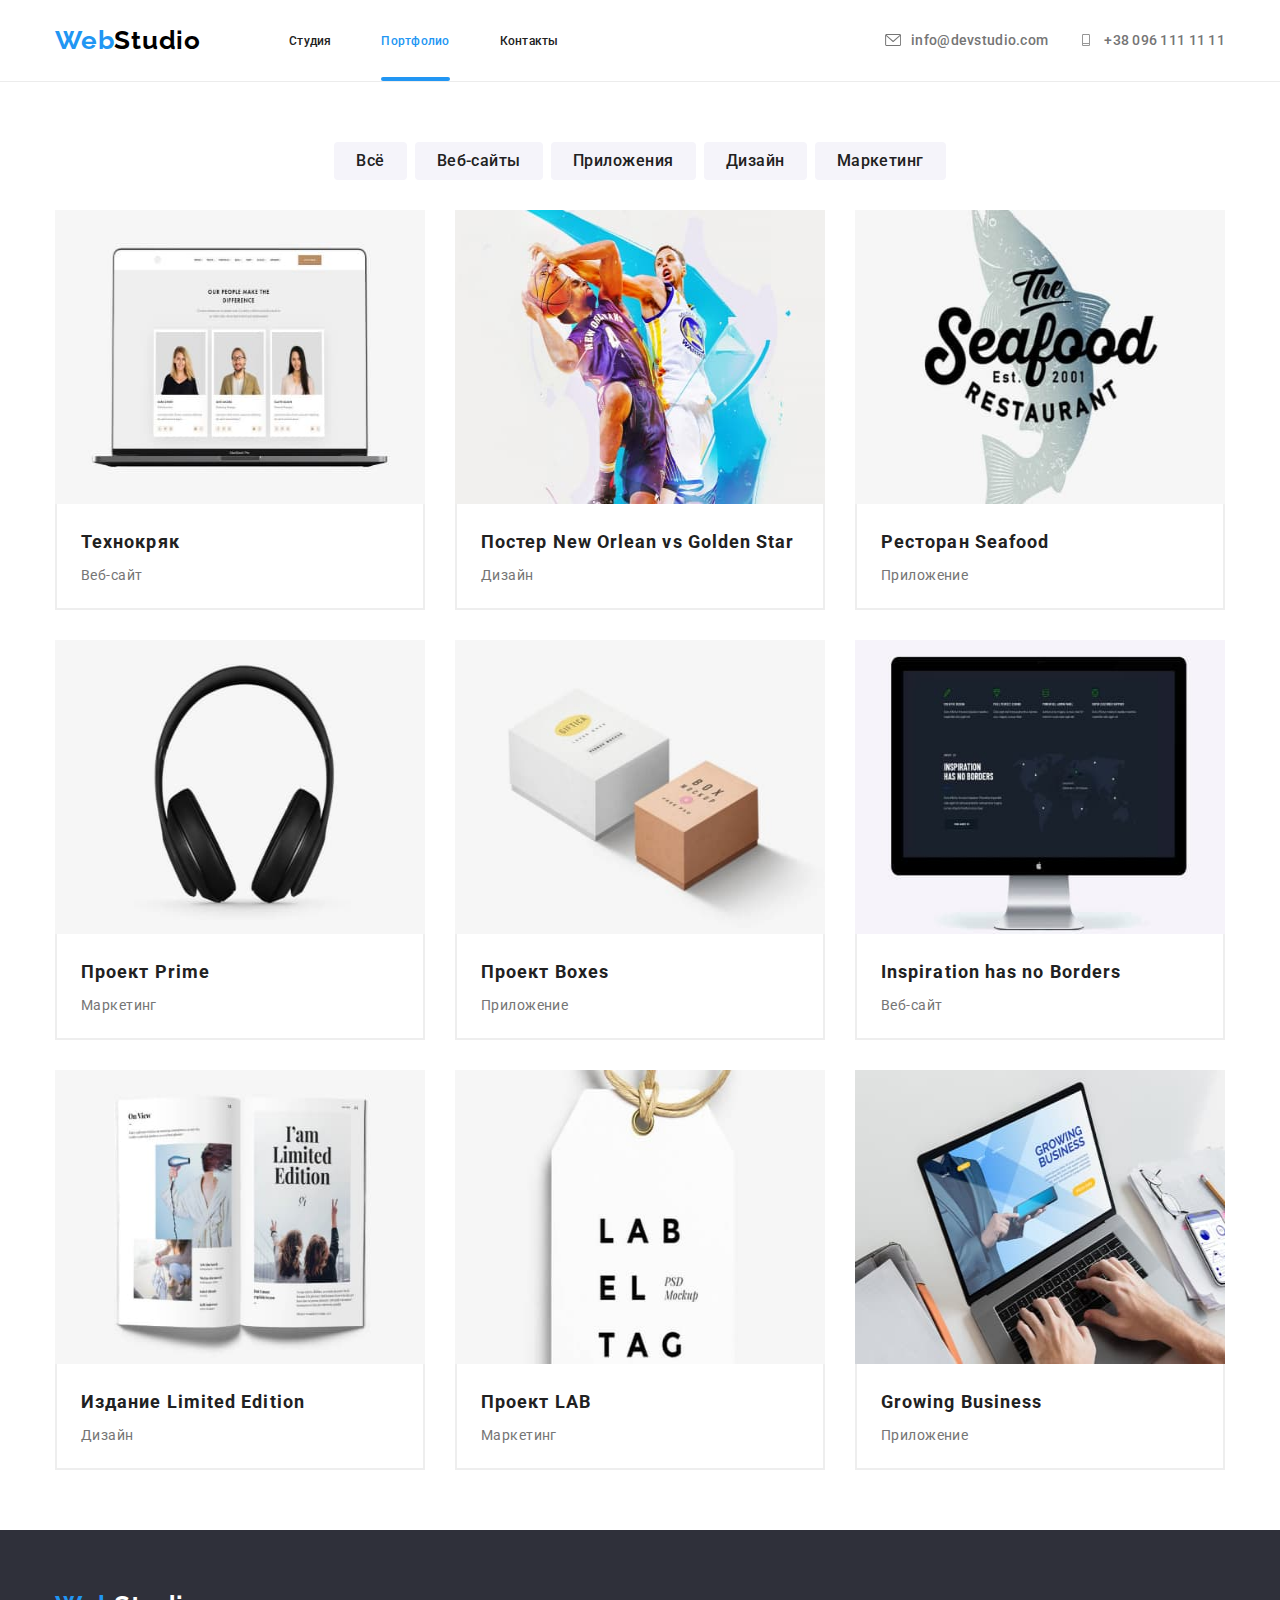
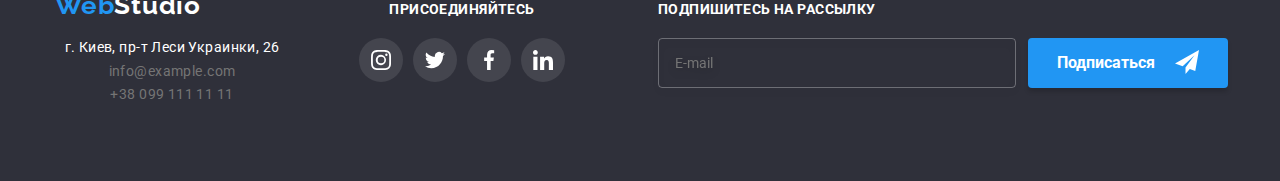
==== commit cf46d586: "Додає фото" ====
--- a/portfolio.html
+++ b/portfolio.html
@@ -1,370 +1,529 @@
 <!DOCTYPE html>
 <html lang="ru">
-
-<head>
-    <meta charset="UTF-8">
-    <meta http-equiv="X-UA-Compatible" content="IE=edge">
-    <meta name="viewport" content="width=device-width, initial-scale=1.0">
+  <head>
+    <meta charset="UTF-8" />
+    <meta http-equiv="X-UA-Compatible" content="IE=edge" />
+    <meta name="viewport" content="width=device-width, initial-scale=1.0" />
     <title>Document</title>
-    <link rel="preconnect" href="https://fonts.googleapis.com">
-    <link rel="preconnect" href="https://fonts.gstatic.com" crossorigin>
+    <link rel="preconnect" href="https://fonts.googleapis.com" />
+    <link rel="preconnect" href="https://fonts.gstatic.com" crossorigin />
     <link
-        href="https://fonts.googleapis.com/css2?family=Raleway:wght@700&family=Roboto:wght@400;500;700;900&display=swap"
-        rel="stylesheet">
-    <link rel="stylesheet"
-        href="https://cdnjs.cloudflare.com/ajax/libs/modern-normalize/1.1.0/modern-normalize.min.css">
-    <link rel="stylesheet" href="./css/main.min.css">
-</head>
-
-<body>
+      href="https://fonts.googleapis.com/css2?family=Raleway:wght@700&family=Roboto:wght@400;500;700;900&display=swap"
+      rel="stylesheet"
+    />
+    <link
+      rel="stylesheet"
+      href="https://cdnjs.cloudflare.com/ajax/libs/modern-normalize/1.1.0/modern-normalize.min.css"
+    />
+    <link rel="stylesheet" href="./css/main.min.css" />
+  </head>
+
+  <body>
     <header class="page-header">
-        <div class="container navigation">
-            <nav class="nav">
-                <a href="./index.html" class="logo"><span class="accent">Web</span>Studio</a>
-                <ul class="nav__list list">
-                    <li class="nav__item">
-                        <a class="nav__link" href="./index.html">Студия</a>
-                    </li>
-                    <li class="nav__item">
-                        <a class="nav__link current" href="./portfolio.html">Портфолио</a>
-                    </li>
-                    <li class="nav__item">
-                        <a class="nav__link" href="">Контакты</a>
-                    </li>
-                </ul>
-                <ul class="contacts list">
-                    <li class="contacts__item">
-                        <a href="" class="contacts__link"><svg class="contacts__icon" width="16px" heigth="12px">
-                                <use href="./images/sprite.svg#icon-envelope-hover"></use>
-                            </svg>info@devstudio.com</a>
-                    </li>
-                    <li class="contacts__item">
-                        <a href="" class="contacts__link"><svg class="contacts__icon" width="10px" heigth="16px">
-                                <use href="./images/sprite.svg#icon-Vector"></use>
-                            </svg>+38 096 111 11 11</a>
-                    </li>
-                </ul>
-            </nav>
-
-            <button class="menu-button is-open" type="button" aria-expanded="false" aria-controls="menu-container" data-menu-button>
-                <svg class="menu__icon" aria-label="переключатель меню" width="40px" height="40px">
-                    <use class="icon-menu" href="./images/sprite.svg#icon-close_40px"></use>
-                    <use class="icon-cross" href="./images/sprite.svg#icon-menu_40px"></use>
-                </svg>
+      <div class="container navigation">
+        <nav class="nav">
+          <a href="./index.html" class="logo"
+            ><span class="accent">Web</span>Studio</a
+          >
+          <ul class="nav__list list">
+            <li class="nav__item">
+              <a class="nav__link" href="./index.html">Студия</a>
+            </li>
+            <li class="nav__item">
+              <a class="nav__link current" href="./portfolio.html">Портфолио</a>
+            </li>
+            <li class="nav__item">
+              <a class="nav__link" href="">Контакты</a>
+            </li>
+          </ul>
+          <ul class="contacts list">
+            <li class="contacts__item">
+              <a href="" class="contacts__link"
+                ><svg class="contacts__icon" width="16px" heigth="12px">
+                  <use
+                    href="./images/sprite.svg#icon-envelope-hover"
+                  ></use></svg
+                >info@devstudio.com</a
+              >
+            </li>
+            <li class="contacts__item">
+              <a href="" class="contacts__link"
+                ><svg class="contacts__icon" width="10px" heigth="16px">
+                  <use href="./images/sprite.svg#icon-Vector"></use></svg
+                >+38 096 111 11 11</a
+              >
+            </li>
+          </ul>
+        </nav>
+
+        <button
+          class="menu-button is-open"
+          type="button"
+          aria-expanded="false"
+          aria-controls="menu-container"
+          data-menu-button
+        >
+          <svg
+            class="menu__icon"
+            aria-label="переключатель меню"
+            width="40px"
+            height="40px"
+          >
+            <use
+              class="icon-menu"
+              href="./images/sprite.svg#icon-close_40px"
+            ></use>
+            <use
+              class="icon-cross"
+              href="./images/sprite.svg#icon-menu_40px"
+            ></use>
+          </svg>
+        </button>
+        <div class="menu-container" id="menu-container" data-menu>
+          <ul class="menu-nav__list list">
+            <li class="menu-nav__item">
+              <a class="menu-nav__link current" href="./index.html">Студия</a>
+            </li>
+            <li class="menu-nav__item">
+              <a class="menu-nav__link" href="./portfolio.html">Портфолио</a>
+            </li>
+            <li class="menu-nav__item">
+              <a class="menu-nav__link" href="">Контакты</a>
+            </li>
+          </ul>
+          <ul class="menu-contacts list">
+            <li class="menu-contacts__phone">
+              <a href="" class="menu-contacts__link--phone"
+                >+38 096 111 11 11</a
+              >
+            </li>
+            <li class="menu-contacts__mail">
+              <a href="" class="menu-contacts__link--mail"
+                >info@devstudio.com</a
+              >
+            </li>
+          </ul>
+          <ul class="mob-soc list">
+            <li class="mob-soc__link">
+              <a class="mob-soc__item" href="">Twitter</a>
+            </li>
+            <div class="mob-soc__line"></div>
+            <li class="mob-soc__link">
+              <a class="mob-soc__item" href="">Facebook</a>
+            </li>
+            <div class="mob-soc__line"></div>
+            <li class="mob-soc__link">
+              <a class="mob-soc__item" href="">LinkedIn</a>
+            </li>
+            <div class="mob-soc__line"></div>
+            <li class="mob-soc__link">
+              <a class="mob-soc__item" href="">Instagram</a>
+            </li>
+          </ul>
+        </div>
+      </div>
+    </header>
+
+    <main>
+      <section class="section abouts">
+        <div class="container">
+          <h1 class="visually-hidden">Наши работы</h1>
+          <ul class="abouts works list">
+            <li class="works__item">
+              <button class="works__button" type="button">Всё</button>
+            </li>
+            <li class="works__item">
+              <button class="works__button" type="button">Веб-сайты</button>
+            </li>
+            <li class="works__item">
+              <button class="works__button" type="button">Приложения</button>
+            </li>
+            <li class="works__item">
+              <button class="works__button" type="button">Дизайн</button>
+            </li>
+            <li class="works__item">
+              <button class="works__button" type="button">Маркетинг</button>
+            </li>
+          </ul>
+
+          <ul class="abouts__list work-card list">
+            <li class="work-card__item">
+              <div class="work-card__foto">
+                <div class="work-card__text">
+                  <div class="work-card__overlay">
+                    <p>
+                      Ресурс предлагает комплексные предложения с разным уровнем
+                      функционала и сервисов. Все это позволит посетителю
+                      получить исчерпывающие сведения о компании или частном
+                      лице.
+                    </p>
+                  </div>
+                </div>
+                <img
+                  class="work-card__img"
+                  srcset="
+                    ./images/work1-354-1x.jpg 354w,
+                    ./images/work1-354-1x.jpg 354w,
+                    ./images/work1-370-1x.jpg 370w,
+                    ./images/work1-370-1x.jpg 370w,
+                    ./images/work1-450-1x.jpg 450w,
+                    ./images/work1-450-1x.jpg 450w
+                  "
+                  src="./images/work1-354-1x.jpg"
+                  alt="Веб-сайт"
+                />
+              </div>
+
+              <div class="work-card__description">
+                <h2 class="work-card__title">Технокряк</h2>
+                <p class="work-card__name">Веб-сайт</p>
+              </div>
+            </li>
+            <li class="work-card__item">
+              <div class="work-card__foto">
+                <div class="work-card__text">
+                  <div class="work-card__overlay">
+                    <p>
+                      Ресурс предлагает комплексные предложения с разным уровнем
+                      функционала и сервисов. Все это позволит посетителю
+                      получить исчерпывающие сведения о компании или частном
+                      лице.
+                    </p>
+                  </div>
+                </div>
+                <img
+                  class="work-card__img"
+                  srcset="
+                    ./images/work2-354-1x.jpg 354w,
+                    ./images/work2-354-1x.jpg 354w,
+                    ./images/work2-370-1x.jpg 370w,
+                    ./images/work2-370-1x.jpg 370w,
+                    ./images/work2-450-1x.jpg 450w,
+                    ./images/work2-450-1x.jpg 450w
+                  "
+                  src="./images/work2-354-1x.jpg"
+                  alt="Дизайн"
+                />
+              </div>
+              <div class="work-card__description">
+                <h2 class="work-card__title">
+                  Постер New Orlean vs Golden Star
+                </h2>
+                <p class="work-card__name">Дизайн</p>
+              </div>
+            </li>
+            <li class="work-card__item">
+              <div class="work-card__foto">
+                <div class="work-card__text">
+                  <div class="work-card__overlay">
+                    <p>
+                      Ресурс предлагает комплексные предложения с разным уровнем
+                      функционала и сервисов. Все это позволит посетителю
+                      получить исчерпывающие сведения о компании или частном
+                      лице.
+                    </p>
+                  </div>
+                </div>
+                <img
+                  class="work-card__img"
+                  srcset="
+                    ./images/work3-354-1x.jpg 354w,
+                    ./images/work3-354-1x.jpg 354w,
+                    ./images/work3-370-1x.jpg 370w,
+                    ./images/work3-370-1x.jpg 370w,
+                    ./images/work3-450-1x.jpg 450w,
+                    ./images/work3-450-1x.jpg 450w
+                  "
+                  src="./images/work3-354-1x.jpg"
+                  alt="Приложение"
+                />
+              </div>
+              <div class="work-card__description">
+                <h2 class="work-card__title">Ресторан Seafood</h2>
+                <p class="work-card__name">Приложение</p>
+              </div>
+            </li>
+            <li class="work-card__item">
+              <div class="work-card__foto">
+                <div class="work-card__text">
+                  <div class="work-card__overlay">
+                    <p>
+                      Ресурс предлагает комплексные предложения с разным уровнем
+                      функционала и сервисов. Все это позволит посетителю
+                      получить исчерпывающие сведения о компании или частном
+                      лице.
+                    </p>
+                  </div>
+                </div>
+                <img
+                  class="work-card__img"
+                  srcset="
+                    ./images/work4-354-1x.jpg 354w,
+                    ./images/work4-354-1x.jpg 354w,
+                    ./images/work4-370-1x.jpg 370w,
+                    ./images/work4-370-1x.jpg 370w,
+                    ./images/work4-450-1x.jpg 450w,
+                    ./images/work4-450-1x.jpg 450w
+                  "
+                  src="./images/work4-354-1x.jpg"
+                  alt="Маркетинг"
+                />
+              </div>
+
+              <div class="work-card__description">
+                <h2 class="work-card__title">Проект Prime</h2>
+                <p class="work-card__name">Маркетинг</p>
+              </div>
+            </li>
+            <li class="work-card__item">
+              <div class="work-card__foto">
+                <div class="work-card__text">
+                  <div class="work-card__overlay">
+                    <p>
+                      Ресурс предлагает комплексные предложения с разным уровнем
+                      функционала и сервисов. Все это позволит посетителю
+                      получить исчерпывающие сведения о компании или частном
+                      лице.
+                    </p>
+                  </div>
+                </div>
+                <img
+                  class="work-card__img"
+                  srcset="
+                    ./images/work5-354-1x.jpg 354w,
+                    ./images/work5-354-1x.jpg 354w,
+                    ./images/work5-370-1x.jpg 370w,
+                    ./images/work5-370-1x.jpg 370w,
+                    ./images/work5-450-1x.jpg 450w,
+                    ./images/work5-450-1x.jpg 450w
+                  "
+                  src="./images/work5-354-1x.jpg"
+                  alt=">Приложение"
+                />
+              </div>
+
+              <div class="work-card__description">
+                <h2 class="work-card__title">Проект Boxes</h2>
+                <p class="work-card__name">Приложение</p>
+              </div>
+            </li>
+            <li class="work-card__item">
+              <div class="work-card__foto">
+                <div class="work-card__text">
+                  <div class="work-card__overlay">
+                    <p>
+                      Ресурс предлагает комплексные предложения с разным уровнем
+                      функционала и сервисов. Все это позволит посетителю
+                      получить исчерпывающие сведения о компании или частном
+                      лице.
+                    </p>
+                  </div>
+                </div>
+                <img
+                  class="work-card__img"
+                  srcset="
+                    ./images/work6-354-1x.jpg 354w,
+                    ./images/work6-354-1x.jpg 354w,
+                    ./images/work6-370-1x.jpg 370w,
+                    ./images/work6-370-1x.jpg 370w,
+                    ./images/work6-450-1x.jpg 450w,
+                    ./images/work6-450-1x.jpg 450w
+                  "
+                  src="./images/work6-354-1x.jpg"
+                  alt="Веб-сайт"
+                />
+              </div>
+
+              <div class="work-card__description">
+                <h2 class="work-card__title">Inspiration has no Borders</h2>
+                <p class="work-card__name">Веб-сайт</p>
+              </div>
+            </li>
+            <li class="work-card__item">
+              <div class="work-card__foto">
+                <div class="work-card__text">
+                  <div class="work-card__overlay">
+                    <p>
+                      Ресурс предлагает комплексные предложения с разным уровнем
+                      функционала и сервисов. Все это позволит посетителю
+                      получить исчерпывающие сведения о компании или частном
+                      лице.
+                    </p>
+                  </div>
+                </div>
+                <img
+                  class="work-card__img"
+                  srcset="
+                    ./images/work7-354-1x.jpg 354w,
+                    ./images/work7-354-1x.jpg 354w,
+                    ./images/work7-370-1x.jpg 370w,
+                    ./images/work7-370-1x.jpg 370w,
+                    ./images/work7-450-1x.jpg 450w,
+                    ./images/work7-450-1x.jpg 450w
+                  "
+                  src="./images/work7-354-1x.jpg"
+                  alt="Дизайн"
+                />
+              </div>
+
+              <div class="work-card__description">
+                <h2 class="work-card__title">Издание Limited Edition</h2>
+                <p class="work-card__name">Дизайн</p>
+              </div>
+            </li>
+            <li class="work-card__item">
+              <div class="work-card__foto">
+                <div class="work-card__textt">
+                  <div class="work-card__overlay">
+                    <p>
+                      Ресурс предлагает комплексные предложения с разным уровнем
+                      функционала и сервисов. Все это позволит посетителю
+                      получить исчерпывающие сведения о компании или частном
+                      лице.
+                    </p>
+                  </div>
+                </div>
+                <img
+                  class="work-card__img"
+                  srcset="
+                    ./images/work8-354-1x.jpg 354w,
+                    ./images/work8-354-1x.jpg 354w,
+                    ./images/work8-370-1x.jpg 370w,
+                    ./images/work8-370-1x.jpg 370w,
+                    ./images/work8-450-1x.jpg 450w,
+                    ./images/work8-450-1x.jpg 450w
+                  "
+                  src="./images/work8-354-1x.jpg"
+                  alt="Маркетинг"
+                />
+              </div>
+
+              <div class="work-card__description">
+                <h2 class="work-card__title">Проект LAB</h2>
+                <p class="work-card__name">Маркетинг</p>
+              </div>
+            </li>
+            <li class="work-card__item">
+              <div class="work-card__foto">
+                <div class="work-card__text">
+                  <div class="work-card__overlay">
+                    <p>
+                      Ресурс предлагает комплексные предложения с разным уровнем
+                      функционала и сервисов. Все это позволит посетителю
+                      получить исчерпывающие сведения о компании или частном
+                      лице.
+                    </p>
+                  </div>
+                </div>
+                <img
+                  class="work-card__img"
+                  srcset="
+                    ./images/work9-354-1x.jpg 354w,
+                    ./images/work9-354-1x.jpg 354w,
+                    ./images/work9-370-1x.jpg 370w,
+                    ./images/work9-370-1x.jpg 370w,
+                    ./images/work9-450-1x.jpg 450w,
+                    ./images/work9-450-1x.jpg 450w
+                  "
+                  src="./images/work9-354-1x.jpg"
+                  alt="Приложение"
+                />
+              </div>
+
+              <div class="work-card__description">
+                <h2 class="work-card__title">Growing Business</h2>
+                <p class="work-card__name">Приложение</p>
+              </div>
+            </li>
+          </ul>
+        </div>
+      </section>
+    </main>
+
+    <footer class="footer">
+      <div class="container">
+        <div class="footer__info">
+          <div>
+            <address class="footer__adress">
+              <a class="logo" href="./index.html"
+                ><span class="accent">Web</span>Studio</a
+              >
+              <ul class="footer__list list">
+                <li class="footer__item">
+                  <a class="footer__link" href=""
+                    >г. Киев, пр-т Леси Украинки, 26</a
+                  >
+                </li>
+                <li class="footer__item">
+                  <a class="footer__contact" href="mailto:info@example.com"
+                    >info@example.com</a
+                  >
+                </li>
+                <li class="footer__item">
+                  <a class="footer__contact" href="tel:+380991111111"
+                    >+38 099 111 11 11</a
+                  >
+                </li>
+              </ul>
+            </address>
+          </div>
+          <div class="social">
+            <h2 class="social__title">Присоединяйтесь</h2>
+            <ul class="social__list soclist list">
+              <li class="soclist__item">
+                <a class="soclist__link" href="">
+                  <svg class="soclist__icon">
+                    <use href="./images/sprite.svg#icon-instagram"></use>
+                  </svg>
+                </a>
+              </li>
+              <li class="soclist__item">
+                <a class="soclist__link" href="">
+                  <svg class="soclist__icon">
+                    <use href="./images/sprite.svg#icon-twitter"></use>
+                  </svg>
+                </a>
+              </li>
+              <li class="soclist__item">
+                <a class="soclist__link" href="">
+                  <svg class="soclist__icon">
+                    <use href="./images/sprite.svg#icon-facebook"></use>
+                  </svg>
+                </a>
+              </li>
+              <li class="soclist__item">
+                <a class="soclist__link" href="">
+                  <svg class="soclist__icon">
+                    <use href="./images/sprite.svg#icon-linkedin"></use>
+                  </svg>
+                </a>
+              </li>
+            </ul>
+          </div>
+        </div>
+
+        <form class="footer__form subscribe">
+          <h2 class="subscribe__title">Подпишитесь на рассылку</h2>
+          <div class="input">
+            <label type="email" id="email">
+              <input
+                class="subscribe__input"
+                type="email"
+                name="email"
+                placeholder="E-mail"
+              />
+            </label>
+            <button type="submit" class="subscribe__button">
+              Подписаться
+              <svg class="subscribe__icon">
+                <use href="./images/sprite.svg#icon-icon-send"></use>
+              </svg>
             </button>
-            <div class="menu-container" id="menu-container" data-menu>
-            
-                <ul class="menu-nav__list list">
-                    <li class="menu-nav__item">
-                        <a class="menu-nav__link current" href="./index.html">Студия</a>
-                    </li>
-                    <li class="menu-nav__item">
-                        <a class="menu-nav__link" href="./portfolio.html">Портфолио</a>
-                    </li>
-                    <li class="menu-nav__item">
-                        <a class="menu-nav__link" href="">Контакты</a>
-                    </li>
-                </ul>
-                <ul class="menu-contacts list">
-                    <li class="menu-contacts__phone">
-                        <a href="" class="menu-contacts__link--phone">+38 096 111 11 11</a>
-                    </li>
-                    <li class="menu-contacts__mail">
-                        <a href="" class="menu-contacts__link--mail">info@devstudio.com</a>
-                    </li>
-            
-                </ul>
-                <ul class="mob-soc list">
-                    <li class="mob-soc__link">
-                        <a class="mob-soc__item" href="">Twitter</a>
-                    </li>
-                    <div class="mob-soc__line"></div>
-                    <li class="mob-soc__link">
-                        <a class="mob-soc__item" href="">Facebook</a>
-                    </li>
-                    <div class="mob-soc__line"></div>
-                    <li class="mob-soc__link">
-                        <a class="mob-soc__item" href="">LinkedIn</a>
-                    </li>
-                    <div class="mob-soc__line"></div>
-                    <li class="mob-soc__link">
-                        <a class="mob-soc__item" href="">Instagram</a>
-                    </li>
-                </ul>
-            </div>
-            
-
-        </div>
-    </header>
-
-     <main>
-         <section class="section abouts">
-            <div class="container">
-                <h1 class="visually-hidden">Наши работы</h1>
-                <ul class="abouts works list">
-                    <li class="works__item"><button class="works__button" type="button">Всё</button></li>
-                    <li class="works__item"><button class="works__button" type="button">Веб-сайты</button></li>
-                    <li class="works__item"><button class="works__button" type="button">Приложения</button></li>
-                    <li class="works__item"><button class="works__button" type="button">Дизайн</button></li>
-                    <li class="works__item"><button class="works__button" type="button">Маркетинг</button></li>
-                </ul>
-                
-                <ul class="abouts__list work-card list">
-                    <li class="work-card__item">
-                        <div class="work-card__foto">
-                            <div class="work-card__text">
-                                <div class="work-card__overlay">
-                                    <p>
-                                        Ресурс предлагает комплексные предложения с разным уровнем функционала и сервисов. Все это позволит
-                                        посетителю
-                                        получить
-                                        исчерпывающие сведения о компании или частном лице.
-                                    </p>
-                                </div>
-                            </div>
-                            <img class="work-card__img" src="./images/img1.jpg" alt="Веб-сайт">
-                        </div>
-                        
-                        <div class="work-card__description">
-                            <h2 class="work-card__title">Технокряк</h2>
-                            <p class="work-card__name">Веб-сайт</p>
-                        </div>
-                    </li>
-                    <li class="work-card__item">
-                        <div class="work-card__foto">
-                            <div class="work-card__text">
-                                <div class="work-card__overlay">
-                                    <p>
-                                        Ресурс предлагает комплексные предложения с разным уровнем функционала и сервисов. Все это позволит посетителю
-                                        получить
-                                        исчерпывающие сведения о компании или частном лице.
-                                    </p>
-                                </div>
-                            </div>
-                            <img class="work-card__img" src="./images/img2.jpg" alt="Дизайн">
-                        </div>
-                        <div class="work-card__description">
-                            <h2 class="work-card__title">Постер New Orlean vs Golden Star</h2>
-                            <p class="work-card__name">Дизайн</p>
-                        </div>
-                    </li>
-                    <li class="work-card__item">
-                        <div class="work-card__foto">
-                            <div class="work-card__text">
-                                <div class="work-card__overlay">
-                                    <p>
-                                        Ресурс предлагает комплексные предложения с разным уровнем функционала и сервисов. Все это позволит
-                                        посетителю
-                                        получить
-                                        исчерпывающие сведения о компании или частном лице.
-                                    </p>
-                                </div>
-                            </div>
-                            <img class="work-card__img" src="./images/img3.jpg" alt="Приложение">
-                        </div>                        
-                        <div class="work-card__description">
-                            <h2 class="work-card__title">Ресторан Seafood</h2>
-                            <p class="work-card__name">Приложение</p>
-                        </div>
-                    </li>
-                    <li class="work-card__item">
-                        <div class="work-card__foto">
-                            <div class="work-card__text">
-                                <div class="work-card__overlay">
-                                    <p>
-                                        Ресурс предлагает комплексные предложения с разным уровнем функционала и сервисов. Все это позволит
-                                        посетителю
-                                        получить
-                                        исчерпывающие сведения о компании или частном лице.
-                                    </p>
-                                </div>
-                            </div>
-                            <img class="work-card__img" src="./images/img4.jpg" alt="Маркетинг">
-                        </div>
-                        
-                        <div class="work-card__description">
-                            <h2 class="work-card__title">Проект Prime</h2>
-                            <p class="work-card__name">Маркетинг</p>
-                        </div>
-                    </li>
-                    <li class="work-card__item">
-                        <div class="work-card__foto">
-                            <div class="work-card__text">
-                                <div class="work-card__overlay">
-                                    <p>
-                                        Ресурс предлагает комплексные предложения с разным уровнем функционала и сервисов. Все это позволит
-                                        посетителю
-                                        получить
-                                        исчерпывающие сведения о компании или частном лице.
-                                    </p>
-                                </div>
-                            </div>
-                            <img class="work-card__img" src="./images/img5.jpg" alt=">Приложение">
-                        </div>
-                        
-                        <div class="work-card__description">
-                            <h2 class="work-card__title">Проект Boxes</h2>
-                            <p class="work-card__name">Приложение</p>
-                        </div>
-                    </li>
-                    <li class="work-card__item">
-                        <div class="work-card__foto">
-                            <div class="work-card__text">
-                                <div class="work-card__overlay">
-                                    <p>
-                                        Ресурс предлагает комплексные предложения с разным уровнем функционала и сервисов. Все это позволит
-                                        посетителю
-                                        получить
-                                        исчерпывающие сведения о компании или частном лице.
-                                    </p>
-                                </div>
-                            </div>
-                            <img class="work-card__img" src="./images/img6.jpg" alt="Веб-сайт">
-                        </div>
-                        
-                        <div class="work-card__description">
-                            <h2 class="work-card__title">Inspiration has no Borders</h2>
-                            <p class="work-card__name">Веб-сайт</p>
-                        </div>
-                    </li>
-                    <li class="work-card__item">
-                        <div class="work-card__foto">
-                            <div class="work-card__text">
-                                <div class="work-card__overlay">
-                                    <p>
-                                        Ресурс предлагает комплексные предложения с разным уровнем функционала и сервисов. Все это позволит
-                                        посетителю
-                                        получить
-                                        исчерпывающие сведения о компании или частном лице.
-                                    </p>
-                                </div>
-                            </div>
-                            <img class="work-card__img" src="./images/img7.jpg" alt="Дизайн">
-                        </div>
-                        
-                        <div class="work-card__description">
-                            <h2 class="work-card__title">Издание Limited Edition</h2>
-                            <p class="work-card__name">Дизайн</p>
-                        </div>
-                    </li>
-                    <li class="work-card__item">
-                        <div class="work-card__foto">
-                            <div class="work-card__textt">
-                                <div class="work-card__overlay">
-                                    <p>
-                                        Ресурс предлагает комплексные предложения с разным уровнем функционала и сервисов. Все это позволит
-                                        посетителю
-                                        получить
-                                        исчерпывающие сведения о компании или частном лице.
-                                    </p>
-                                </div>
-                            </div>
-                            <img class="work-card__img" src="./images/img8.jpg" alt="Маркетинг">
-                        </div>
-                        
-                        <div class="work-card__description">
-                            <h2 class="work-card__title">Проект LAB</h2>
-                            <p class="work-card__name">Маркетинг</p>
-                        </div>
-                    </li>
-                    <li class="work-card__item">
-                        <div class="work-card__foto">
-                            <div class="work-card__text">
-                                <div class="work-card__overlay">
-                                    <p>
-                                        Ресурс предлагает комплексные предложения с разным уровнем функционала и сервисов. Все это позволит
-                                        посетителю
-                                        получить
-                                        исчерпывающие сведения о компании или частном лице.
-                                    </p>
-                                </div>
-                            </div>
-                            <img class="work-card__img" src="./images/img9.jpg" alt="Приложение">
-                        </div>
-                        
-                        <div class="work-card__description">
-                            <h2 class="work-card__title">Growing Business</h2>
-                            <p class="work-card__name">Приложение</p>
-                        </div>
-                    </li>
-                </ul>
-            </div>
-         </section>
-
-     </main>
-
-    <footer class="footer">
-        <div class="container">
-            <div class="footer__info">
-                <div>
-                    <address class="footer__adress">
-                        <a class="logo" href="./index.html"><span class="accent">Web</span>Studio</a>
-                        <ul class="footer__list list">
-                            <li class="footer__item">
-                                <a class="footer__link" href="">г. Киев, пр-т Леси Украинки, 26</a>
-                            </li>
-                            <li class="footer__item">
-                                <a class="footer__contact" href="mailto:info@example.com">info@example.com</a>
-                            </li>
-                            <li class="footer__item">
-                                <a class="footer__contact" href="tel:+380991111111">+38 099 111 11 11</a>
-                            </li>
-                        </ul>
-                    </address>
-                </div>
-                <div class="social">
-                    <h2 class="social__title">Присоединяйтесь</h2>
-                    <ul class="social__list soclist list">
-                        <li class="soclist__item">
-                            <a class="soclist__link" href="">
-                                <svg class="soclist__icon">
-                                    <use href="./images/sprite.svg#icon-instagram"></use>
-                                </svg>
-                            </a>
-                        </li>
-                        <li class="soclist__item">
-                            <a class="soclist__link" href="">
-                                <svg class="soclist__icon">
-                                    <use href="./images/sprite.svg#icon-twitter"></use>
-                                </svg>
-                            </a>
-                        </li>
-                        <li class="soclist__item">
-                            <a class="soclist__link" href="">
-                                <svg class="soclist__icon">
-                                    <use href="./images/sprite.svg#icon-facebook"></use>
-                                </svg>
-                            </a>
-                        </li>
-                        <li class="soclist__item">
-                            <a class="soclist__link" href="">
-                                <svg class="soclist__icon">
-                                    <use href="./images/sprite.svg#icon-linkedin"></use>
-                                </svg>
-                            </a>
-                        </li>
-                    </ul>
-                </div>
-            </div>
-    
-            <form class="footer__form subscribe">
-                <h2 class="subscribe__title">Подпишитесь на рассылку</h2>
-                <div class="input">
-                    <label type="email" id="email">
-                        <input class="subscribe__input" type="email" name="email" placeholder="E-mail" />
-                    </label>
-                    <button type="submit" class="subscribe__button">
-                        Подписаться
-                        <svg class="subscribe__icon">
-                            <use href="./images/sprite.svg#icon-icon-send"></use>
-                        </svg>
-                    </button>
-                </div>
-            </form>
-        </div>
+          </div>
+        </form>
+      </div>
     </footer>
 
     <script src="./js/menu.js"></script>
-    
-</body>
-</html>+  </body>
+</html>
--- a/css/main.min.css
+++ b/css/main.min.css
@@ -1,2 +1,2 @@
-.visually-hidden{position:absolute;width:1px;height:1px;margin:-1px;border:0;padding:0;white-space:normal;clip-path:inset(100%);clip:rect(0 0 0 0);overflow:hidden}body{color:#757575;background-color:#fff;font-family:Roboto,sans-serif;font-weight:400;font-size:14px;line-height:1.71;letter-spacing:0.03em}h1,h2,h3,p{margin:0}img{display:block}ul{padding:0}input,textarea{outline:none}.section-title{color:#212121}.list{list-style:none}.no-scroll{overflow:hidden}.container{margin-top:0;padding-left:15px;padding-right:15px;margin-left:auto;margin-right:auto}@media (min-width: 480px){.container{width:480px}}@media (min-width: 768px){.container{width:768px}}@media (min-width: 1200px){.container{width:1200px}}@media screen and (min-width: 480px){.hero{height:400px}.hero__title{margin-left:auto;margin-right:auto;width:360px;line-height:1.62;margin-bottom:30px}}@media screen and (min-width: 768px){.logo{font-size:24px;line-height:1.16}}@media screen and (max-width: 1199px){.hero{height:600px}.hero__title{font-size:26px;line-height:1.62;text-align:center;margin-bottom:30px}}@media screen and (min-width: 1200px){.hero__title{width:696px;font-size:44px;line-height:1.36;margin-bottom:50px}}@media screen and (max-width: 479px){.about .list{padding-top:40px;padding-bottom:20px}.about .list__image{width:100%}.about .list__text{margin-top:0;margin-block-end:0em;margin-bottom:20px}}@media screen and (min-width: 480px){.about{padding-top:60px;padding-bottom:30px}.about__image{width:450px}.about__text{margin-top:0;margin-block-end:0em;margin-bottom:30px}}@media screen and (min-width: 768px){.about{display:flex;flex-wrap:wrap;margin:0 -15px}.about__image{width:354px}.about__item{width:354px;margin:0 15px}.about__title{text-align:left}}@media screen and (min-width: 1200px){.about{display:flex;margin:0 -15px;padding-top:94px;padding-bottom:64px}.about__image{width:270px}.about__item{width:270px;margin:0 15px}.about__title{text-align:left}}@media screen and (max-width: 479px){.card-set__image{display:block;width:100%;height:auto}.card-set__item:not(:first-child){margin-top:20px}.team{padding-top:40px;padding-bottom:40px}}@media screen and (min-width: 480px){.card-set{padding-top:0px;margin:-15px;margin-bottom:0}.card-set__item{margin-top:30px;margin-bottom:0;margin-left:15px;margin-right:15px}.card-set__item:first-child{margin-top:20px}.card-set__image{width:450px;height:460px}.card-set__name{font-weight:500;font-size:16px;line-height:19px}.team{padding-top:60px;padding-bottom:60px}.team__title{display:inline-block;margin-bottom:30px}}@media screen and (min-width: 768px){.card-set{display:flex;flex-wrap:wrap;margin-bottom:0}.card-set__item{margin-bottom:0}.card-set__item:first-child{margin-top:30px}.card-set__image{width:354px;height:374px}}@media screen and (min-width: 1200px){.card-set{margin-top:-30px;margin-bottom:0}.card-set__image{width:270px;height:260px}.card-set__item{margin-left:15px;margin-right:15px}.team{padding-top:94px;padding-bottom:94px}.team__title{margin-bottom:50px;font-size:36px;line-height:1.16}}@media screen and (min-width: 480px){.clients{margin-top:60px;margin-bottom:60px}.clients__list{display:flex}.clients__title{margin-bottom:15px;font-size:28px;line-height:1.18}.clients__list{margin:-15px;margin-bottom:30px}.clients__link{margin:15px;width:210px;height:92px}}@media screen and (max-width: 479px){.clients{padding-top:60px;padding-bottom:60px}.clients__list{display:block;margin-bottom:0px}.clients .clients__link{width:100%;margin-top:30px}.clients__title{margin-bottom:30px}}@media screen and (min-width: 768px){.clients__link{width:226px}}@media screen and (min-width: 1200px){.clients{margin-top:94px;margin-bottom:94px}.clients__list{margin-top:0;margin-bottom:0}.clients__link{margin:0 15px;width:170px}.clients__title{margin-bottom:50px;font-size:36px;line-height:1.16}}@media screen and (max-width: 479px){.footer{text-align:center;padding-top:60px;padding-bottom:60px}.footer__adress{margin-bottom:40px}.footer__item{text-decoration:none;list-style:none}.footer__list{padding-inline-start:0px}.social{display:inline-block;margin-bottom:60px;justify-content:center}.social__list{margin-top:0;margin-bottom:0px;padding-left:0;list-style:none}.subscribe__input{width:100%;height:50px;margin-bottom:20px}}@media screen and (min-width: 480px){.footer{text-align:center;padding-top:60px;padding-bottom:60px}.footer__adress{margin-bottom:60px}.footer__item{text-decoration:none;list-style:none}.footer__list{padding-inline-start:0px}.social{display:inline-block;margin-bottom:60px}.social__list{margin-top:0;margin-bottom:0px;padding-left:0;list-style:none}.subscribe{display:inline-block}.subscribe__title{margin-top:0}.subscribe__input{display:block;width:450px;height:50px;margin-bottom:20px;outline:none}}@media screen and (min-width: 768px){.footer__info{display:flex;align-items:baseline}.footer__adress{margin-left:60px}.social{margin-left:165px}.subscribe__input{height:56px}}@media screen and (min-width: 1200px){.footer .container{display:flex;align-items:baseline}.footer{align-items:baseline}.footer__adress{margin-bottom:0;margin-left:0}.footer__form{margin-left:93px;text-align:left}.social{margin-bottom:0;margin-left:70px}.subscribe__input{width:358px;height:50px;margin-bottom:0;margin-right:12px}.subscribe .input{display:flex}}@media screen and (max-width: 479px){.section.abouts{padding-top:40px;padding-bottom:40px;list-style-type:none}.work-card{display:flex}.work-card__item{margin:15px}.work-card__img{width:100%}.work-card__description{padding:20px 24px}.work-card__item:last-child{margin-bottom:0}.abouts .works{display:flex;flex-wrap:wrap;padding:0;margin-bottom:15px}.abouts .works__item:nth-child(-n+3){margin-bottom:15px}}@media screen and (min-width: 480px){.section.abouts{padding-top:60px;padding-bottom:60px}.abouts__list{display:flex}.abouts .works{display:flex;flex-wrap:wrap;padding:0;margin-bottom:15px}.abouts .works__item:nth-child(-n+3){margin-bottom:15px}.work-card__img{width:450px;height:294px}.work-card__item{display:block;margin:15px}.work-card__item:last-child{margin-bottom:0}.work-card__description{padding:20px 24px}}@media screen and (min-width: 768px){.abouts .works{margin-bottom:15px;justify-content:center}.work-card__img{width:354px;height:294px}.work-card__item:last-child{margin-right:auto}.work-card__description{width:354px}}@media screen and (min-width: 1200px){.work-card__img{width:370px;height:294px}.work-card__description{width:370px}.work-card__item:last-child{margin-bottom:15px}.logo{padding-top:24px;padding-bottom:24px}.contacts{display:flex}.contacts__item{margin:0}}@media screen and (max-width: 479px){.modal{width:90%;height:609px}.form{width:100%}.form__agree{font-size:12px;line-height:1.16}}@media screen and (min-width: 480px){.modal{width:450px;height:609px}.form{padding:40px 0}.form__agree{font-size:12px;line-height:1.16}}@media screen and (max-width: 1199px){.section-work{display:none;padding-top:0}}@media screen and (max-width: 1199px) and (min-width: 768px){.form__agree{font-size:14px;line-height:1.7}.modal{width:528px;height:581px}}@media screen and (max-width: 767px){.nav__list{display:none}.contacts{display:none}}@media screen and (min-width: 768px){.page-header{padding:0}.logo{margin-right:88px}.nav{display:flex}.nav__list{display:flex;position:relative}.nav__item:not(:last-child){margin-right:50px}.nav__link{position:relative;font-size:12px;line-height:1.16;padding-top:35px;padding-bottom:35px}.contacts{margin-left:auto;margin-top:0;margin-bottom:0;padding-top:15px;padding-bottom:15px}.contacts__item:not(:last-child){margin-bottom:10px}.contacts__link{display:flex;align-items:center;text-decoration:none}}@media screen and (min-width: 1200px){.contacts__item:first-child{margin-right:30px;margin-bottom:0}}.backdrop{position:fixed;z-index:3;top:0;left:0;width:100%;height:100%;background-color:rgba(0,0,0,0.2);opacity:1;transition:opacity 500ms cubic-bezier(0.4, 0, 0.2, 1),visibility 500ms cubic-bezier(0.4, 0, 0.2, 1)}.backdrop.is-hidden{visibility:hidden;opacity:0;pointer-events:none}@media screen and (max-width: 767px){.page-header{padding-top:16px;padding-bottom:16px}.navigation{display:flex}.menu-button{position:absolute;display:inline-flex;right:15px;margin-left:auto;border:none;background-color:transparent;z-index:3}.menu-button:hover .icon-cross,.menu-button:focus .icon-menu,.menu-button:hover .icon-cross,.menu-button:focus .icon-menu{fill:#2196f3}.menu-button.is-open .icon-cross{display:block}.menu-button.is-open .icon-menu{display:none}.icon-cross{display:none}}.menu-container{position:fixed;z-index:2;top:0;left:0;opacity:0;display:flex;flex-direction:column;width:100vw;height:100vh;padding:40px 48px;background-color:#fff;transform:translateX(100%);transition:transform 500ms cubic-bezier(0.4, 0, 0.2, 1)}.menu-container.is-open{opacity:1;transform:translateX(0)}.menu-nav__link{text-decoration:none;font-weight:500;font-size:40px;line-height:47px;text-align:center;letter-spacing:0.02em;color:#212121}.menu-nav__link:hover,.menu-nav__link:focus{color:#2196f3}.menu-nav__item:not(:last-child){margin-bottom:32px}.menu-nav__list{margin-bottom:auto}.menu-contacts__link--phone{color:#2196f3}.menu-contacts__mail{font-weight:500;font-size:16px;line-height:28px;letter-spacing:0.02em}.menu-contacts__link--mail{color:#757575}.menu-contacts__phone{margin-bottom:32px;font-weight:500;font-size:24px;line-height:40px;letter-spacing:0.02em}.menu-contacts__link{text-decoration:none}.mob-soc{display:flex;flex-wrap:wrap}.mob-soc__item{text-decoration:none;font-weight:500;font-size:18px;line-height:1.22;color:#2196f3;letter-spacing:0.02em}.mob-soc__line{margin:0 10px;width:1px;height:22px;background-color:rgba(33,33,33,0.2)}@media screen and (min-width: 480px){.menu-contacts__phone{font-size:34px}.menu-contacts__mail{font-size:24px}}@media screen and (min-width: 768px){.menu-button{display:none}.menu-container{display:none}}.button{padding:10px 32px;border-radius:4px;border:none;font-family:inherit;font-weight:700;font-size:16px;line-height:1.88;text-align:center;letter-spacing:0.06em;color:#fff;background-color:#2196f3}.checkbox{position:absolute;width:1px;height:1px;margin:-1px;border:0;padding:0;white-space:normal;clip-path:inset(100%);clip:rect(0 0 0 0);overflow:hidden}.checkbox__icon{position:absolute;top:50%;left:0;transform:translateY(-50%);margin-left:12px;display:inline-block;width:15px;height:15px;border-radius:4px;border:2px solid #212121;transition:background 250ms cubic-bezier(0.4, 0, 0.2, 1)}.checkbox:checked+.checkbox__icon{border-color:#2196f3;background-color:#2196f3;background-size:contain;background-origin:border-box}.checkbox:focus+.checkbox__icon{border-color:#2196f3}.contacts{padding-inline-start:0px}.contacts__link{font-weight:500;letter-spacing:0.02em;color:#757575;fill:#757575;transition:color 250ms cubic-bezier(0.4, 0, 0.2, 1),fill 250ms cubic-bezier(0.4, 0, 0.2, 1)}.contacts__link:hover,.contacts__link:focus{color:#2196f3;fill:#2196f3}.contacts__icon{width:16px;height:12px;margin-right:10px}.abouts .works{display:flex;margin-top:0}.abouts .works__item:not(:last-child){margin-right:8px}.abouts .works__button{padding:6px 22px;border:none;border-radius:4px;outline:none;font-weight:500;font-size:16px;line-height:1.62;letter-spacing:0.03em;color:#212121;background-color:#f5f4fa;transition:background-color 250ms cubic-bezier(0.4, 0, 0.2, 1),color 250ms cubic-bezier(0.4, 0, 0.2, 1),box-shadow 250ms cubic-bezier(0.4, 0, 0.2, 1)}.abouts .works__button:hover,.abouts .works__button:focus{color:#fff;background-color:#2196f3;box-shadow:0px 3px 1px rgba(0,0,0,0.1),0px 1px 2px rgba(0,0,0,0.08),0px 2px 2px rgba(0,0,0,0.12)}.form{display:flex;flex-direction:column;position:relative;margin-left:auto;margin-right:auto;padding:40px 0}.form__title{margin-bottom:10px;font-weight:700;font-size:20px;line-height:1.15;text-align:center;letter-spacing:0.03em;color:#212121}.form__text{position:relative;display:inline-flex;align-items:center;padding-left:36px;font-size:14px;line-height:1.7;letter-spacing:0.03em}.form__link{text-decoration:none;color:#2196f3;border-bottom:1px solid #2196f3}.form__field{display:flex;flex-direction:column}.form__field__lable{font-size:12px;line-height:1.16;letter-spacing:0.01em;color:#757575}.form__field__wrapper{position:relative}.form__field__input{width:100%;height:40px;margin-top:4px;margin-bottom:10px;padding:12px 12px 12px 42px;border:1px solid rgba(33,33,33,0.2);border-radius:4px;transition:border-color 250ms cubic-bezier(0.4, 0, 0.2, 1)}.form__field__input:focus{border-color:#2196f3}.form__field__icon{position:absolute;left:14px;top:0;width:15px;height:15px;transition:fill 250ms cubic-bezier(0.4, 0, 0.2, 1)}.form__field__input:focus+.form__field__icon{fill:#2196f3}.form__coment{display:flex;flex-direction:column}.form__coment__textarea{resize:none;height:120px;margin-top:4px;margin-bottom:20px;padding:12px 16px;border:1px solid rgba(33,33,33,0.2);border-radius:4px;font-size:14px;line-height:1.14;letter-spacing:0.01em;color:var(--title-text-color);transition:border-color 250ms cubic-bezier(0.4, 0, 0.2, 1);color:rgba(117,117,117,0.5)}.form__coment__textarea:focus{border-color:#2196f3}.form-button{margin-left:auto;margin-right:auto;margin-top:30px;padding:10px 56px;color:#fff;background:#2196f3;box-shadow:0px 4px 4px rgba(0,0,0,0.15);border:none;border-radius:4px;transition:background 250ms cubic-bezier(0.4, 0, 0.2, 1)}.form-button .form-button:hover,.form-button .form-button:focus{background:#188ce8;box-shadow:0px 4px 4px rgba(0,0,0,0.15)}.footer__form{position:relative;align-items:baseline;border:none}.subscribe__title{margin-bottom:20px;font-weight:700;font-size:14px;line-height:1.33;letter-spacing:0.03em;text-transform:uppercase}.subscribe__input{padding:0 16px;color:#fff;background-color:transparent;border:1px solid rgba(255,255,255,0.3);filter:drop-shadow(0px 4px 4px rgba(0,0,0,0.15));border-radius:4px;transition:border-color 250ms cubic-bezier(0.4, 0, 0.2, 1)}.subscribe__input:focus{border-color:#2196f3}.subscribe__button{position:relative;margin:0;padding:10px 29px;width:200px;height:50px;text-align:left;font-weight:700;font-size:16px;line-height:1.88;border:none;color:#fff;background-color:#2196f3;box-shadow:0px 4px 4px rgba(0,0,0,0.15);border-radius:4px}.subscribe__icon{position:absolute;bottom:14px;right:29px;width:24px;height:24px;background-color:#2196f3}.logo{font-family:Raleway,sans-serif;font-weight:700;font-size:26px;line-height:1.19;letter-spacing:0.03em;color:#000000;text-decoration:none}.accent{color:#2196f3}.backdrop.is-hidden .modal{transform:translate(-50%, -50%) translateY(150%)}.modal{position:absolute;top:50%;left:50%;padding-left:15px;padding-right:15px;z-index:999;transform:translate(-50%, -50%) translateY(0);transition:transform 500ms cubic-bezier(0.4, 0, 0.2, 1);padding:15px;background:#fff;box-shadow:0px 1px 3px rgba(0,0,0,0.12),0px 1px 1px rgba(0,0,0,0.14),0px 2px 1px rgba(0,0,0,0.2);border-radius:4px}.modal__close{position:absolute;top:8px;right:8px;width:30px;height:30px;padding:0;margin:0;border-radius:50%;border:1px solid rgba(0,0,0,0.1);background-color:transparent;transition:fill 250ms var(--time-function)}.modal__close:hover,.modal__close:focus{fill:#2196f3}.modal__icon{position:absolute;z-index:5;top:8px;right:8px;width:12px;height:12px}.navigation{position:relative;margin-left:auto;margin-right:auto;align-items:center;list-style:none}.nav{align-items:center}.nav__list{margin-top:0;margin-bottom:0;padding-inline-start:0}.nav__link{font-weight:500;letter-spacing:0.02em;text-decoration:none;color:#212121;transition:color 250ms cubic-bezier(0.4, 0, 0.2, 1)}.nav__link:hover,.nav__link:focus{color:#2196f3}.nav__link::after{content:"";position:absolute;bottom:-1px;display:block;width:100%;height:4px;border-radius:2px;background-color:#2196f3;opacity:0;transition:opacity 250ms cubic-bezier(0.4, 0, 0.2, 1)}.nav__link.current::after{opacity:1}.nav__link.current{color:#2196f3}.soc{display:flex;justify-content:center;padding-inline-start:0;list-style:none}.soc__item{display:flex;justify-content:center;align-items:center;width:44px;height:44px;border-radius:50%;border-color:transparent;background-color:#fff;transition:background-color 250ms cubic-bezier(0.4, 0, 0.2, 1)}.soc__item:not(:last-child){margin-right:10px}.soc__item:hover,.soc__item:focus{background-color:#2196f3}.soc__link{margin:0;padding:0;width:20px;height:20px}.soc__icon{width:20px;height:20px;fill:#afb1b8;transition:fill 250ms cubic-bezier(0.4, 0, 0.2, 1)}.soc__item:hover .soc__icon,.soc__item:focus .soc__icon{fill:#fff}.card-set{list-style:none;margin:0 -15;padding-inline-start:0}.card-set__item{display:block;background-color:#fff}.card-set__item{box-shadow:0px 1px 3px rgba(0,0,0,0.12),0px 1px 1px rgba(0,0,0,0.14),0px 2px 1px rgba(0,0,0,0.2);border-radius:0px 0px 4px 4px}.card-set__image{display:block}.card-set__info{padding-top:30px;padding-bottom:24px}.card-set__name{margin-top:0;margin-bottom:10px;font-weight:500;font-size:16px;line-height:1.19;letter-spacing:0.03em;color:#212121}.card-set__text{margin-top:0;margin-bottom:16px;font-size:16px;line-height:1.19;letter-spacing:0.03em}.about{list-style:none;margin-top:0;margin-bottom:0;padding-inline-start:0}.about__item{padding-inline-start:0}.about__image{display:flex;justify-content:center;align-items:center;margin-bottom:30px;height:120px;border-radius:4px;background-color:#f5f4fa}.about__icon{width:70px;height:70px}.about__title{margin-top:0;margin-bottom:10px;font-weight:700;font-size:14px;line-height:1.14;letter-spacing:0.03em;text-transform:uppercase;text-align:center;color:#212121}.about__text{font-size:14px;line-height:1.71;letter-spacing:0.03em;color:#757575}.clients{text-align:center}.clients__title{margin-top:0;font-weight:700;text-align:center;letter-spacing:0.03em;color:#212121}.clients__list{flex-wrap:wrap;list-style:none;padding-inline-start:0}.clients__link{display:flex;justify-content:center;height:92px;align-items:center;border:1px solid #afb1b8;border-radius:4px;outline:none;transition:border-color 250ms cubic-bezier(0.4, 0, 0.2, 1)}.clients__link:hover,.clients__link:focus{border-color:#2196f3}.clients__icon{width:106px;height:60px;fill:#afb1b8;transition:fill 250ms cubic-bezier(0.4, 0, 0.2, 1)}.clients__link:hover .clients__icon,.clients__link:focus .clients__icon{fill:#2196f3}.footer{color:#fff;background-color:#2f303a}.footer__adress{font-family:Roboto, sans-serif;font-style:normal;font-size:14px;line-height:1.71;letter-spacing:0.03em}.footer .logo{color:#fff}.footer__link{color:#fff;text-decoration:none;font-size:14px;line-height:1.71;letter-spacing:0.03em;transition:color 250ms cubic-bezier(0.4, 0, 0.2, 1)}.footer__link:hover,.footer__link:focus{color:#2196f3}.footer__contact{text-decoration:none;color:#757575;transition:color 250ms cubic-bezier(0.4, 0, 0.2, 1)}.footer__contact:hover,.footer__contact:focus{color:#2196f3}.social__title{margin-top:0;margin-bottom:20px;font-weight:700;font-size:14px;line-height:1.14;letter-spacing:0.03em;text-transform:uppercase}.social__list{display:flex}.soclist__item:not(:last-child){margin-right:10px}.soclist__link{display:flex;justify-content:center;align-items:center;width:44px;height:44px;border-radius:50%;outline:none;background:rgba(255,255,255,0.1);transition:background-color 250ms cubic-bezier(0.4, 0, 0.2, 1)}.soclist__link:hover,.soclist__link:focus{background-color:#2196f3}.soclist__icon{width:20px;height:20px;fill:#fff}.page-header{color:#000000;text-decoration:none;border-bottom:1px solid #ececec;align-items:center}.hero{height:400px;margin-left:auto;margin-right:auto;padding-top:118px;padding-bottom:118px;text-align:center;max-width:1600px;background:linear-gradient(rgba(47,48,58,0.4), rgba(47,48,58,0.4)),url(../images/bcg-foto.jpg);background-position:center;background-color:#c4c4c4;background-repeat:no-repeat;color:#fff}.hero__title{margin-left:auto;margin-right:auto;margin-top:0;font-weight:900;letter-spacing:0.06em;text-transform:uppercase}.team{list-style:none;text-align:center;background-color:#f5f4fa}.team__title{margin-top:0;font-weight:700;font-size:28px;line-height:1.18;text-align:center;letter-spacing:0.03em;color:#212121}.section-work{padding-top:0}.section-work__list{display:flex}.section-work__title{margin-bottom:50px;font-weight:700;font-size:36px;line-height:1.17;text-align:center;letter-spacing:0.03em;color:#212121}.develop__item{position:relative}.develop__item:not(:last-child){margin-right:30px}.develop__fon{position:absolute;bottom:0;width:370px;height:70px;background-color:rgba(47,48,58,0.8)}.develop__text{position:absolute;top:50%;left:50%;transform:translate(-50%, -50%);font-weight:700;font-size:14px;line-height:1.14;min-width:205px;letter-spacing:0.03em;text-transform:uppercase;color:#fff}.abouts__list{display:flex;flex-wrap:wrap;margin:-15px;padding-inline-start:0px;justify-content:center}.work-card__item{display:flex;flex-direction:column;transition:box-shadow 250ms cubic-bezier(0.4, 0, 0.2, 1)}.work-card__item__item:nth-child(3n){margin-right:0}.work-card__item__item:nth-child(n+7){margin-bottom:0}.work-card__item .work-card__foto{position:relative;overflow:hidden}.work-card__item__foto{position:relative;overflow:hidden}.work-card__item:hover{box-shadow:0px 1px 1px rgba(0,0,0,0.12),0px 4px 4px rgba(0,0,0,0.06),1px 4px 6px rgba(0,0,0,0.16)}.work-card__overlay{position:absolute;top:0;left:0;width:100%;height:100%;padding:77px 24px;color:#fff;background:rgba(33,150,243,0.9);transform:translateY(100%);transition:transform 250ms cubic-bezier(0.4, 0, 0.2, 1)}.work-card__item:hover .work-card__overlay{transform:translateY(0)}.work-card__description{flex-grow:1;border-right:2px solid #eeeeee;border-left:2px solid #eeeeee;border-bottom:2px solid #eeeeee;text-align:left}.work-card__description__text{font-weight:400;font-size:18px;line-height:1.56;letter-spacing:0.03em}.work-card__title{max-width:322px;margin-bottom:4px;font-weight:700;font-size:18px;line-height:2;letter-spacing:0.06em;color:#212121}
+.visually-hidden{position:absolute;width:1px;height:1px;margin:-1px;border:0;padding:0;white-space:normal;clip-path:inset(100%);clip:rect(0 0 0 0);overflow:hidden}body{color:#757575;background-color:#fff;font-family:Roboto,sans-serif;font-weight:400;font-size:14px;line-height:1.71;letter-spacing:0.03em}h1,h2,h3,p{margin:0}img{display:block}ul{padding:0}input,textarea{outline:none}.section-title{color:#212121}.list{list-style:none}.no-scroll{overflow:hidden}.container{margin-top:0;padding-left:15px;padding-right:15px;margin-left:auto;margin-right:auto}@media (min-width: 480px){.container{width:480px}}@media (min-width: 768px){.container{width:768px}}@media (min-width: 1200px){.container{width:1200px}}@media screen and (min-width: 480px){.hero__title{margin-left:auto;margin-right:auto;width:360px;line-height:1.62;margin-bottom:30px}}@media screen and (max-width: 479px){.about .list{padding-top:40px;padding-bottom:20px}.about .list__image{width:100%}.about .list__text{margin-top:0;margin-block-end:0em;margin-bottom:20px}}@media screen and (min-width: 480px){.about{padding-top:60px;padding-bottom:30px}.about__image{width:450px}.about__text{margin-top:0;margin-block-end:0em;margin-bottom:30px}}@media screen and (max-width: 479px){.card-set__image{display:block;width:100%;height:auto}.card-set__item:not(:first-child){margin-top:20px}.team{padding-top:40px;padding-bottom:40px}}@media screen and (min-width: 480px){.card-set{padding-top:0px;margin:-15px;margin-bottom:0}.card-set__item{margin-top:30px;margin-bottom:0;margin-left:15px;margin-right:15px}.card-set__item:first-child{margin-top:20px}.card-set__image{width:450px;height:460px}.card-set__name{font-weight:500;font-size:16px;line-height:19px}.team{padding-top:60px;padding-bottom:60px}.team__title{display:inline-block;margin-bottom:30px}}@media screen and (min-width: 480px){.clients{margin-top:60px;margin-bottom:60px}.clients__list{display:flex}.clients__title{margin-bottom:15px;font-size:28px;line-height:1.18}.clients__list{margin:-15px;margin-bottom:30px}.clients__link{margin:15px;width:210px;height:92px}}@media screen and (max-width: 479px){.clients{padding-top:60px;padding-bottom:60px}.clients__list{display:block;margin-bottom:0px}.clients .clients__link{width:100%;margin-top:30px}.clients__title{margin-bottom:30px}}@media screen and (max-width: 479px){.footer{text-align:center;padding-top:60px;padding-bottom:60px}.footer__adress{margin-bottom:40px}.footer__item{text-decoration:none;list-style:none}.footer__list{padding-inline-start:0px}.social{display:inline-block;margin-bottom:60px;justify-content:center}.social__list{margin-top:0;margin-bottom:0px;padding-left:0;list-style:none}.subscribe__input{width:100%;height:50px;margin-bottom:20px}}@media screen and (min-width: 480px){.footer{text-align:center;padding-top:60px;padding-bottom:60px}.footer__adress{margin-bottom:60px}.footer__item{text-decoration:none;list-style:none}.footer__list{padding-inline-start:0px}.social{display:inline-block;margin-bottom:60px}.social__list{margin-top:0;margin-bottom:0px;padding-left:0;list-style:none}.subscribe{display:inline-block}.subscribe__title{margin-top:0}.subscribe__input{display:block;width:450px;height:50px;margin-bottom:20px;outline:none}}@media screen and (max-width: 479px){.section.abouts{padding-top:40px;padding-bottom:40px;list-style-type:none}.work-card{display:flex}.work-card__item{margin:15px}.work-card__img{width:100%}.work-card__description{padding:20px 24px}.work-card__item:last-child{margin-bottom:0}.abouts .works{display:flex;flex-wrap:wrap;padding:0;margin-bottom:15px}.abouts .works__item:nth-child(-n+3){margin-bottom:15px}}@media screen and (min-width: 480px){.section.abouts{padding-top:60px;padding-bottom:60px}.abouts__list{display:flex}.abouts .works{display:flex;flex-wrap:wrap;padding:0;margin-bottom:15px}.abouts .works__item:nth-child(-n+3){margin-bottom:15px}.work-card__img{width:450px;height:294px}.work-card__item{display:block;margin:15px}.work-card__item:last-child{margin-bottom:0}.work-card__description{padding:20px 24px}}@media screen and (max-width: 380px){.form__agree{font-size:10px}}@media screen and (max-width: 479px){.modal{width:90%;height:609px}.form{width:100%}.form__agree{font-size:10px;line-height:1.16}.form__text{padding-left:20px}.checkbox__icon{margin-left:0}}@media screen and (min-width: 480px){.modal{width:450px;height:609px}.form{padding:40px 0}.form__agree{font-size:12px;line-height:1.16}}@media screen and (max-width: 767px){.page-header{padding-top:16px;padding-bottom:16px}.navigation{display:flex}.menu-button{position:absolute;display:inline-flex;right:15px;margin-left:auto;border:none;background-color:transparent;z-index:3}.menu-button:hover .icon-cross,.menu-button:focus .icon-menu,.menu-button:hover .icon-cross,.menu-button:focus .icon-menu{fill:#2196f3}.menu-button.is-open .icon-cross{display:block}.menu-button.is-open .icon-menu{display:none}.icon-cross{display:none}}@media screen and (max-width: 767px){.nav__list{display:none}.contacts{display:none}}@media screen and (min-width: 768px){.page-header{padding:0}.logo{margin-right:88px;font-size:24px;line-height:1.16}.nav{display:flex}.nav__list{display:flex;position:relative}.nav__item:not(:last-child){margin-right:50px}.nav__link{position:relative;font-size:12px;line-height:1.16;padding-top:32px;padding-bottom:35px}.contacts{margin-left:auto;margin-top:0;margin-bottom:0;padding-top:15px;padding-bottom:15px}.contacts__item:not(:last-child){margin-bottom:2px}.contacts__link{display:flex;align-items:center;text-decoration:none}}@media screen and (min-width: 768px){.about{display:flex;flex-wrap:wrap;margin:0 -15px}.about__image{width:354px}.about__item{width:354px;margin:0 15px}.about__title{text-align:left}}@media screen and (min-width: 768px){.card-set{display:flex;flex-wrap:wrap;margin-bottom:0}.card-set__item{margin-bottom:0}.card-set__item:first-child{margin-top:30px}.card-set__image{width:354px;height:374px}}@media screen and (min-width: 768px){.clients__link{width:226px}}@media screen and (min-width: 768px){.abouts .works{margin-bottom:15px;justify-content:center}.work-card__img{width:354px;height:294px}.work-card__item:last-child{margin-right:auto}.work-card__description{width:354px}}@media screen and (min-width: 768px){.form__agree{font-size:14px;line-height:1.7}.modal{width:528px;height:581px}}@media screen and (min-width: 768px){.footer__info{display:flex;align-items:baseline}.footer__adress{margin-left:60px}.social{margin-left:165px}.subscribe__input{height:56px}}@media screen and (min-width: 1200px){.contacts__item:first-child{margin-right:30px;margin-bottom:0}.contacts{display:flex}.contacts__item{margin:0}.logo{padding-top:25px;padding-bottom:25px}}@media screen and (max-width: 1199px){.section-work{display:none;padding-top:0}}@media screen and (max-width: 1199px){.hero__title{font-size:26px;line-height:1.62;text-align:center;margin-bottom:30px}}@media screen and (min-width: 1200px){.hero__title{width:696px;font-size:44px;line-height:1.36;margin-bottom:50px}}@media screen and (min-width: 1200px){.about{display:flex;margin:0 -15px;padding-top:94px;padding-bottom:64px}.about__image{width:270px}.about__item{width:270px;margin:0 15px}.about__title{text-align:left}}@media screen and (min-width: 1200px){.card-set{margin-top:-30px;margin-bottom:0}.card-set__image{width:270px;height:260px}.card-set__item{margin-left:15px;margin-right:15px}.team{padding-top:94px;padding-bottom:94px}.team__title{margin-bottom:50px;font-size:36px;line-height:1.16}}@media screen and (min-width: 1200px){.clients{margin-top:94px;margin-bottom:94px}.clients__list{margin-top:0;margin-bottom:0}.clients__link{margin:0 15px;width:170px}.clients__title{margin-bottom:50px;font-size:36px;line-height:1.16}}@media screen and (min-width: 1200px){.work-card__img{width:370px;height:294px}.work-card__description{width:370px}.work-card__item:last-child{margin-bottom:15px}}@media screen and (min-width: 1200px){.footer .container{display:flex;align-items:baseline}.footer{align-items:baseline}.footer__adress{margin-bottom:0;margin-left:0}.footer__form{margin-left:93px;text-align:left}.social{margin-bottom:0;margin-left:70px}.subscribe__input{width:358px;height:50px;margin-bottom:0;margin-right:12px}.subscribe .input{display:flex}}.backdrop{position:fixed;z-index:3;top:0;left:0;width:100%;height:100%;background-color:rgba(0,0,0,0.2);opacity:1;transition:opacity 500ms cubic-bezier(0.4, 0, 0.2, 1),visibility 500ms cubic-bezier(0.4, 0, 0.2, 1)}.backdrop.is-hidden{visibility:hidden;opacity:0;pointer-events:none}.menu-container{position:fixed;z-index:2;top:0;left:0;opacity:0;display:flex;flex-direction:column;width:100vw;height:100vh;padding:40px 48px;background-color:#fff;transform:translateX(100%);transition:transform 500ms cubic-bezier(0.4, 0, 0.2, 1)}.menu-container.is-open{opacity:1;transform:translateX(0)}.menu-nav__link{text-decoration:none;font-weight:500;font-size:40px;line-height:47px;text-align:center;letter-spacing:0.02em;color:#212121}.menu-nav__link:hover,.menu-nav__link:focus{color:#2196f3}.menu-nav__item:not(:last-child){margin-bottom:32px}.menu-nav__list{margin-top:0;margin-bottom:auto}.menu-contacts{margin-top:0;margin-bottom:64px}.menu-contacts__link--phone{color:#2196f3}.menu-contacts__mail{font-weight:500;font-size:16px;line-height:28px;letter-spacing:0.02em}.menu-contacts__link--mail{color:#757575}.menu-contacts__phone{margin-bottom:32px;font-weight:500;font-size:24px;line-height:40px;letter-spacing:0.02em}.menu-contacts__link{text-decoration:none}.mob-soc{display:flex;flex-wrap:wrap;margin:0}.mob-soc__item{text-decoration:none;font-weight:500;font-size:18px;line-height:1.22;color:#2196f3;letter-spacing:0.02em}.mob-soc__line{margin:0 10px;width:1px;height:22px;background-color:rgba(33,33,33,0.2)}@media screen and (min-width: 480px){.menu-contacts__phone{font-size:34px}.menu-contacts__mail{font-size:24px}}@media screen and (min-width: 768px){.menu-button{display:none}.menu-container{display:none}}.button{padding:10px 32px;border-radius:4px;border:none;font-family:inherit;font-weight:700;font-size:16px;line-height:1.88;text-align:center;letter-spacing:0.06em;color:#fff;background-color:#2196f3}.checkbox{position:absolute;width:1px;height:1px;margin:-1px;border:0;padding:0;white-space:normal;clip-path:inset(100%);clip:rect(0 0 0 0);overflow:hidden}.checkbox__icon{position:absolute;top:50%;left:0;transform:translateY(-50%);display:inline-block;width:15px;height:15px;border-radius:4px;border:2px solid #212121;transition:background 250ms cubic-bezier(0.4, 0, 0.2, 1)}.checkbox:checked+.checkbox__icon{border-color:#2196f3;background-color:#2196f3;background-size:contain;background-origin:border-box}.checkbox:focus+.checkbox__icon{border-color:#2196f3}.contacts{padding-inline-start:0px}.contacts__link{font-weight:500;letter-spacing:0.02em;color:#757575;fill:#757575;transition:color 250ms cubic-bezier(0.4, 0, 0.2, 1),fill 250ms cubic-bezier(0.4, 0, 0.2, 1)}.contacts__link:hover,.contacts__link:focus{color:#2196f3;fill:#2196f3}.contacts__icon{width:16px;height:12px;margin-right:10px}.abouts .works{display:flex;margin-top:0}.abouts .works__item:not(:last-child){margin-right:8px}.abouts .works__button{padding:6px 22px;border:none;border-radius:4px;outline:none;font-weight:500;font-size:16px;line-height:1.62;letter-spacing:0.03em;color:#212121;background-color:#f5f4fa;transition:background-color 250ms cubic-bezier(0.4, 0, 0.2, 1),color 250ms cubic-bezier(0.4, 0, 0.2, 1),box-shadow 250ms cubic-bezier(0.4, 0, 0.2, 1)}.abouts .works__button:hover,.abouts .works__button:focus{color:#fff;background-color:#2196f3;box-shadow:0px 3px 1px rgba(0,0,0,0.1),0px 1px 2px rgba(0,0,0,0.08),0px 2px 2px rgba(0,0,0,0.12)}.form{display:flex;flex-direction:column;position:relative;margin-left:auto;margin-right:auto;padding:40px 0}.form__title{margin-bottom:10px;font-weight:700;font-size:20px;line-height:1.15;text-align:center;letter-spacing:0.03em;color:#212121}.form__text{position:relative;display:inline-flex;align-items:center;padding-left:20px;font-size:14px;line-height:1.7;letter-spacing:0.03em}.form__link{text-decoration:none;color:#2196f3;border-bottom:1px solid #2196f3}.form__field{display:flex;flex-direction:column}.form__field__lable{font-size:12px;line-height:1.16;letter-spacing:0.01em;color:#757575}.form__field__wrapper{position:relative}.form__field__input{width:100%;height:40px;margin-top:4px;margin-bottom:10px;padding:12px 12px 12px 42px;border:1px solid rgba(33,33,33,0.2);border-radius:4px;transition:border-color 250ms cubic-bezier(0.4, 0, 0.2, 1)}.form__field__input:focus{border-color:#2196f3}.form__field__icon{position:absolute;left:14px;top:0;width:15px;height:15px;transition:fill 250ms cubic-bezier(0.4, 0, 0.2, 1)}.form__field__input:focus+.form__field__icon{fill:#2196f3}.form__coment{display:flex;flex-direction:column}.form__coment__textarea{resize:none;height:120px;margin-top:4px;margin-bottom:20px;padding:12px 16px;border:1px solid rgba(33,33,33,0.2);border-radius:4px;font-size:14px;line-height:1.14;letter-spacing:0.01em;color:var(--title-text-color);transition:border-color 250ms cubic-bezier(0.4, 0, 0.2, 1);color:rgba(117,117,117,0.5)}.form__coment__textarea:focus{border-color:#2196f3}.form-button{margin-left:auto;margin-right:auto;margin-top:30px;padding:10px 56px;color:#fff;background:#2196f3;box-shadow:0px 4px 4px rgba(0,0,0,0.15);border:none;border-radius:4px;transition:background 250ms cubic-bezier(0.4, 0, 0.2, 1)}.form-button .form-button:hover,.form-button .form-button:focus{background:#188ce8;box-shadow:0px 4px 4px rgba(0,0,0,0.15)}.footer__form{position:relative;align-items:baseline;border:none}.subscribe__title{margin-bottom:20px;font-weight:700;font-size:14px;line-height:1.33;letter-spacing:0.03em;text-transform:uppercase}.subscribe__input{padding:0 16px;color:#fff;background-color:transparent;border:1px solid rgba(255,255,255,0.3);filter:drop-shadow(0px 4px 4px rgba(0,0,0,0.15));border-radius:4px;transition:border-color 250ms cubic-bezier(0.4, 0, 0.2, 1)}.subscribe__input:focus{border-color:#2196f3}.subscribe__button{position:relative;margin:0;padding:10px 29px;width:200px;height:50px;text-align:left;font-weight:700;font-size:16px;line-height:1.88;border:none;color:#fff;background-color:#2196f3;box-shadow:0px 4px 4px rgba(0,0,0,0.15);border-radius:4px}.subscribe__icon{position:absolute;bottom:14px;right:29px;width:24px;height:24px;background-color:#2196f3}.logo{font-family:Raleway,sans-serif;font-weight:700;font-size:26px;line-height:1.19;letter-spacing:0.03em;color:#000000;text-decoration:none}.accent{color:#2196f3}.backdrop.is-hidden .modal{transform:translate(-50%, -50%) translateY(150%)}.modal{position:absolute;top:50%;left:50%;padding-left:15px;padding-right:15px;z-index:999;transform:translate(-50%, -50%) translateY(0);transition:transform 500ms cubic-bezier(0.4, 0, 0.2, 1);padding:15px;background:#fff;box-shadow:0px 1px 3px rgba(0,0,0,0.12),0px 1px 1px rgba(0,0,0,0.14),0px 2px 1px rgba(0,0,0,0.2);border-radius:4px}.modal__close{position:absolute;top:8px;right:8px;width:30px;height:30px;padding:0;margin:0;border-radius:50%;border:1px solid rgba(0,0,0,0.1);background-color:transparent;transition:fill 250ms var(--time-function)}.modal__close:hover,.modal__close:focus{fill:#2196f3}.modal__icon{position:absolute;z-index:5;top:8px;right:8px;width:12px;height:12px}.navigation{position:relative;margin-left:auto;margin-right:auto;align-items:center;list-style:none}.nav{align-items:center}.nav__list{margin-top:0;margin-bottom:0;padding-inline-start:0}.nav__link{font-weight:500;letter-spacing:0.02em;text-decoration:none;color:#212121;transition:color 250ms cubic-bezier(0.4, 0, 0.2, 1)}.nav__link:hover,.nav__link:focus{color:#2196f3}.nav__link::after{content:"";position:absolute;bottom:2px;display:block;width:100%;height:4px;border-radius:2px;background-color:#2196f3;opacity:0;transition:opacity 250ms cubic-bezier(0.4, 0, 0.2, 1)}.nav__link.current::after{opacity:1}.nav__link.current{color:#2196f3}.soc{display:flex;justify-content:center;padding-inline-start:0;list-style:none}.soc__item{display:flex;justify-content:center;align-items:center;width:44px;height:44px;border-radius:50%;border-color:transparent;background-color:#fff;transition:background-color 250ms cubic-bezier(0.4, 0, 0.2, 1)}.soc__item:not(:last-child){margin-right:10px}.soc__item:hover,.soc__item:focus{background-color:#2196f3}.soc__link{margin:0;padding:0;width:20px;height:20px}.soc__icon{width:20px;height:20px;fill:#afb1b8;transition:fill 250ms cubic-bezier(0.4, 0, 0.2, 1)}.soc__item:hover .soc__icon,.soc__item:focus .soc__icon{fill:#fff}.card-set{list-style:none;margin:0 -15;padding-inline-start:0}.card-set__item{display:block;background-color:#fff}.card-set__item{box-shadow:0px 1px 3px rgba(0,0,0,0.12),0px 1px 1px rgba(0,0,0,0.14),0px 2px 1px rgba(0,0,0,0.2);border-radius:0px 0px 4px 4px}.card-set__image{display:block}.card-set__info{padding-top:30px;padding-bottom:24px}.card-set__name{margin-top:0;margin-bottom:10px;font-weight:500;font-size:16px;line-height:1.19;letter-spacing:0.03em;color:#212121}.card-set__text{margin-top:0;margin-bottom:16px;font-size:16px;line-height:1.19;letter-spacing:0.03em}.about{list-style:none;margin-top:0;margin-bottom:0;padding-inline-start:0}.about__item{padding-inline-start:0}.about__image{display:flex;justify-content:center;align-items:center;margin-bottom:30px;height:120px;border-radius:4px;background-color:#f5f4fa}.about__icon{width:70px;height:70px}.about__title{margin-top:0;margin-bottom:10px;font-weight:700;font-size:14px;line-height:1.14;letter-spacing:0.03em;text-transform:uppercase;text-align:center;color:#212121}.about__text{font-size:14px;line-height:1.71;letter-spacing:0.03em;color:#757575}.clients{text-align:center}.clients__title{margin-top:0;font-weight:700;text-align:center;letter-spacing:0.03em;color:#212121}.clients__list{flex-wrap:wrap;list-style:none;padding-inline-start:0}.clients__link{display:flex;justify-content:center;height:92px;align-items:center;border:1px solid #afb1b8;border-radius:4px;outline:none;transition:border-color 250ms cubic-bezier(0.4, 0, 0.2, 1)}.clients__link:hover,.clients__link:focus{border-color:#2196f3}.clients__icon{width:106px;height:60px;fill:#afb1b8;transition:fill 250ms cubic-bezier(0.4, 0, 0.2, 1)}.clients__link:hover .clients__icon,.clients__link:focus .clients__icon{fill:#2196f3}.footer{color:#fff;background-color:#2f303a}.footer__adress{font-family:Roboto, sans-serif;font-style:normal;font-size:14px;line-height:1.71;letter-spacing:0.03em}.footer .logo{color:#fff}.footer__link{color:#fff;text-decoration:none;font-size:14px;line-height:1.71;letter-spacing:0.03em;transition:color 250ms cubic-bezier(0.4, 0, 0.2, 1)}.footer__link:hover,.footer__link:focus{color:#2196f3}.footer__contact{text-decoration:none;color:#757575;transition:color 250ms cubic-bezier(0.4, 0, 0.2, 1)}.footer__contact:hover,.footer__contact:focus{color:#2196f3}.social__title{margin-top:0;margin-bottom:20px;font-weight:700;font-size:14px;line-height:1.14;letter-spacing:0.03em;text-transform:uppercase}.social__list{display:flex}.soclist__item:not(:last-child){margin-right:10px}.soclist__link{display:flex;justify-content:center;align-items:center;width:44px;height:44px;border-radius:50%;outline:none;background:rgba(255,255,255,0.1);transition:background-color 250ms cubic-bezier(0.4, 0, 0.2, 1)}.soclist__link:hover,.soclist__link:focus{background-color:#2196f3}.soclist__icon{width:20px;height:20px;fill:#fff}.page-header{color:#000000;text-decoration:none;border-bottom:1px solid #ececec;align-items:center}.hero{margin-left:auto;margin-right:auto;padding-top:118px;padding-bottom:118px;text-align:center;max-width:1600px;background-position:center;background-color:#c4c4c4;background-repeat:no-repeat;background-size:cover;color:#fff;background-image:linear-gradient(rgba(47,48,58,0.4), rgba(47,48,58,0.4)),url(../images/Header-mob1x.jpg)}@media (min-device-pixel-ratio: 2), (-webkit-min-device-pixel-ratio: 2), (min-resolution: 192dpi), (min-resolution: 2dppx){.hero{background-image:linear-gradient(rgba(47,48,58,0.4), rgba(47,48,58,0.4)),url(../images/Header-mob2x.jpg)}}@media screen and (min-width: 768px){.hero{background-image:linear-gradient(rgba(47,48,58,0.4), rgba(47,48,58,0.4)),url(../images/Header-tab1x.jpg)}}@media screen and (min-width: 768px) and (min-device-pixel-ratio: 2), screen and (min-width: 768px) and (-webkit-min-device-pixel-ratio: 2), screen and (min-width: 768px) and (min-resolution: 192dpi), screen and (min-width: 768px) and (min-resolution: 2dppx){.hero{background-image:linear-gradient(rgba(47,48,58,0.4), rgba(47,48,58,0.4)),url(../images/Header-tab2x.jpg)}}@media screen and (min-width: 1200px){.hero{background-image:linear-gradient(rgba(47,48,58,0.4), rgba(47,48,58,0.4)),url(../images/Header-desk1x.jpg)}}@media screen and (min-width: 1200px) and (min-device-pixel-ratio: 2), screen and (min-width: 1200px) and (-webkit-min-device-pixel-ratio: 2), screen and (min-width: 1200px) and (min-resolution: 192dpi), screen and (min-width: 1200px) and (min-resolution: 2dppx){.hero{background-image:linear-gradient(rgba(47,48,58,0.4), rgba(47,48,58,0.4)),url(../images/Header-desk2x.jpg)}}.hero__title{margin-left:auto;margin-right:auto;margin-top:0;font-weight:900;letter-spacing:0.06em;text-transform:uppercase}.team{list-style:none;text-align:center;background-color:#f5f4fa}.team__title{margin-top:0;font-weight:700;font-size:28px;line-height:1.18;text-align:center;letter-spacing:0.03em;color:#212121}.section-work{padding-top:0}.section-work__list{display:flex}.section-work__title{margin-bottom:50px;font-weight:700;font-size:36px;line-height:1.17;text-align:center;letter-spacing:0.03em;color:#212121}.develop__item{position:relative}.develop__item:not(:last-child){margin-right:30px}.develop__fon{position:absolute;bottom:0;width:370px;height:70px;background-color:rgba(47,48,58,0.8)}.develop__text{position:absolute;top:50%;left:50%;transform:translate(-50%, -50%);font-weight:700;font-size:14px;line-height:1.14;min-width:205px;letter-spacing:0.03em;text-transform:uppercase;color:#fff}.abouts__list{display:flex;flex-wrap:wrap;margin:-15px;padding-inline-start:0px;justify-content:center}.work-card__item{display:flex;flex-direction:column;transition:box-shadow 250ms cubic-bezier(0.4, 0, 0.2, 1)}.work-card__item__item:nth-child(3n){margin-right:0}.work-card__item__item:nth-child(n+7){margin-bottom:0}.work-card__item .work-card__foto{position:relative;overflow:hidden}.work-card__item__foto{position:relative;overflow:hidden}.work-card__item:hover{box-shadow:0px 1px 1px rgba(0,0,0,0.12),0px 4px 4px rgba(0,0,0,0.06),1px 4px 6px rgba(0,0,0,0.16)}.work-card__overlay{position:absolute;top:0;left:0;width:100%;height:100%;padding:77px 24px;color:#fff;background:rgba(33,150,243,0.9);transform:translateY(100%);transition:transform 250ms cubic-bezier(0.4, 0, 0.2, 1)}.work-card__item:hover .work-card__overlay{transform:translateY(0)}.work-card__description{flex-grow:1;border-right:2px solid #eeeeee;border-left:2px solid #eeeeee;border-bottom:2px solid #eeeeee;text-align:left}.work-card__description__text{font-weight:400;font-size:18px;line-height:1.56;letter-spacing:0.03em}.work-card__title{max-width:322px;margin-bottom:4px;font-weight:700;font-size:18px;line-height:2;letter-spacing:0.06em;color:#212121}
 /*# sourceMappingURL=main.min.css.map */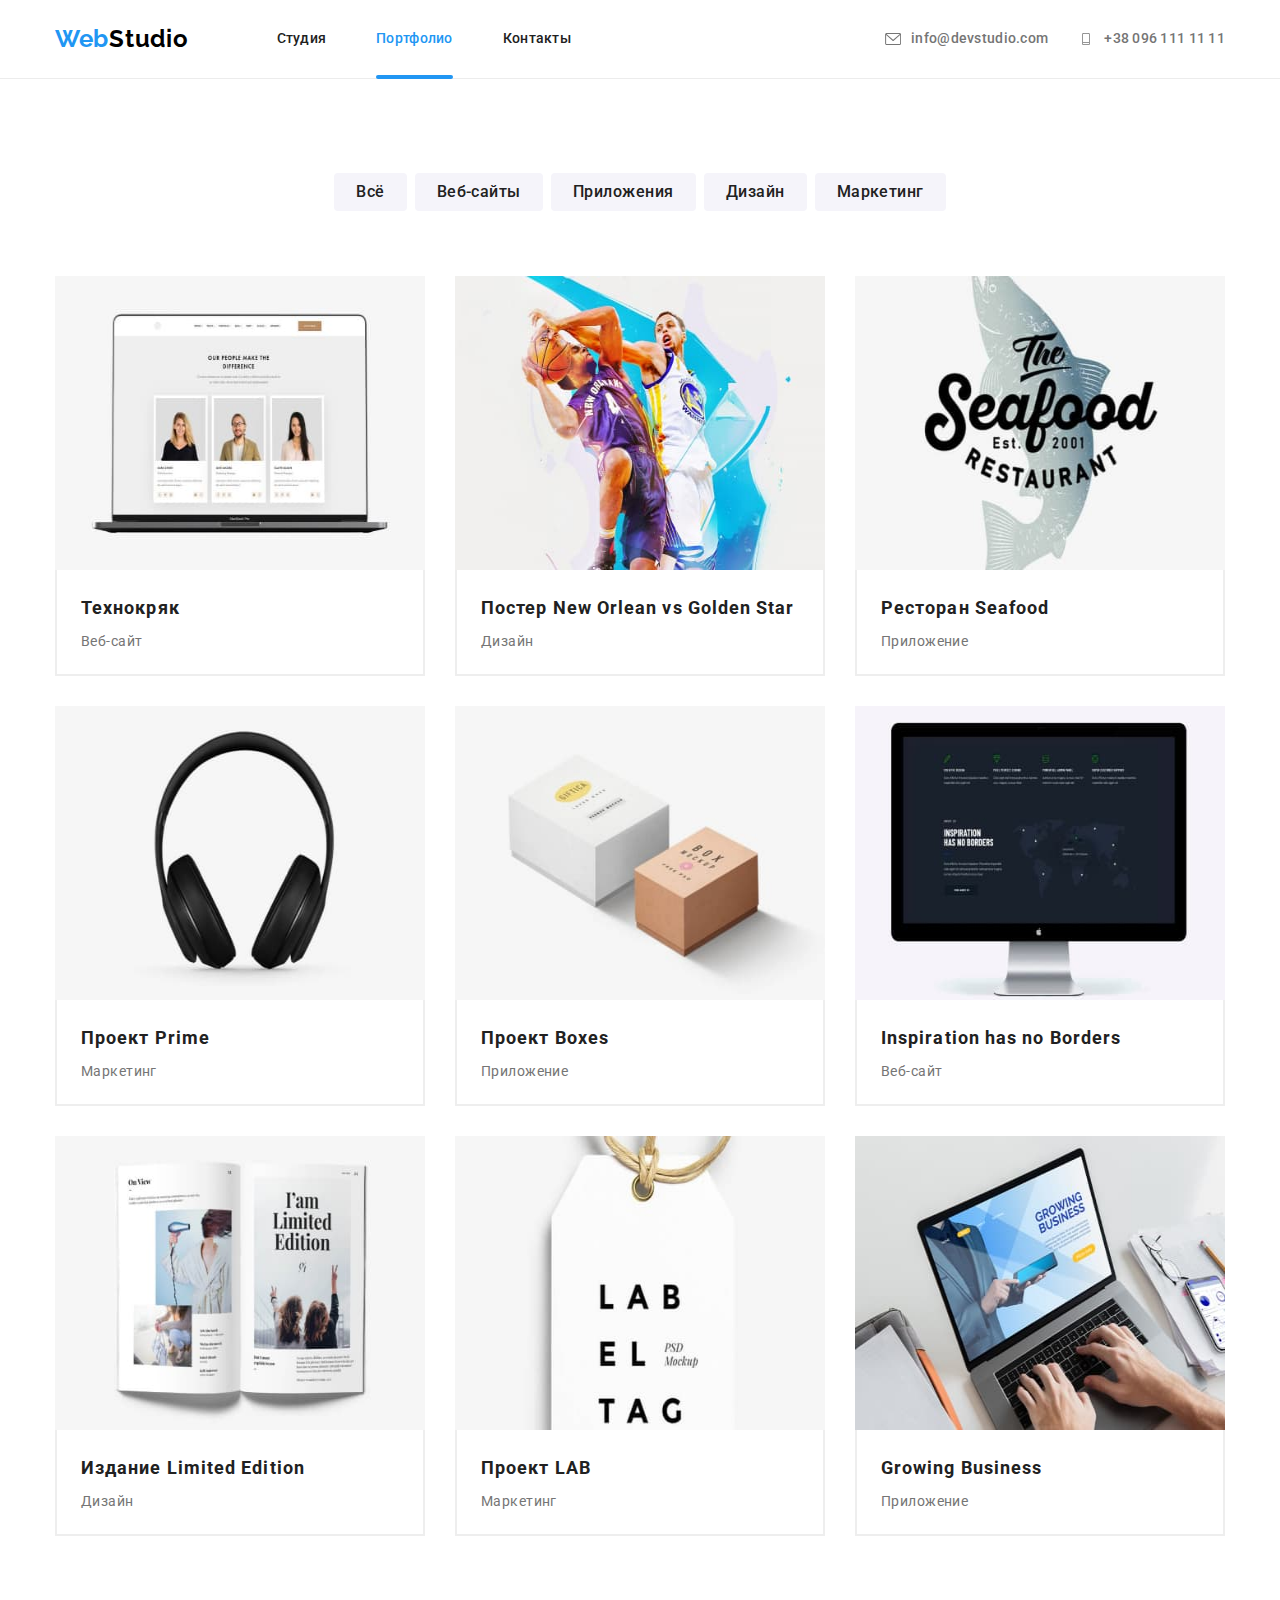
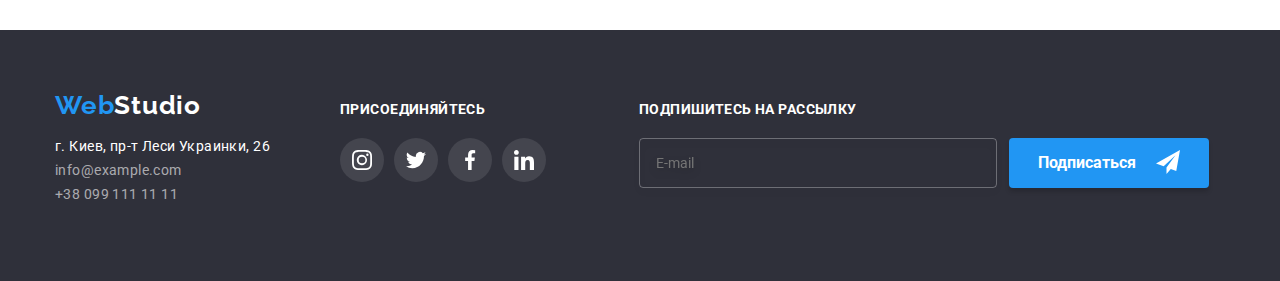
==== commit a08038d5: "Додає фото" ====
--- a/portfolio.html
+++ b/portfolio.html
@@ -163,11 +163,11 @@
                   class="work-card__img"
                   srcset="
                     ./images/work1-354-1x.jpg 354w,
-                    ./images/work1-354-1x.jpg 354w,
+                    ./images/work1-354-2x.jpg 354w,
                     ./images/work1-370-1x.jpg 370w,
-                    ./images/work1-370-1x.jpg 370w,
+                    ./images/work1-370-2x.jpg 370w,
                     ./images/work1-450-1x.jpg 450w,
-                    ./images/work1-450-1x.jpg 450w
+                    ./images/work1-450-2x.jpg 450w
                   "
                   src="./images/work1-354-1x.jpg"
                   alt="Веб-сайт"
@@ -195,11 +195,11 @@
                   class="work-card__img"
                   srcset="
                     ./images/work2-354-1x.jpg 354w,
-                    ./images/work2-354-1x.jpg 354w,
+                    ./images/work2-354-2x.jpg 354w,
                     ./images/work2-370-1x.jpg 370w,
-                    ./images/work2-370-1x.jpg 370w,
+                    ./images/work2-370-2x.jpg 370w,
                     ./images/work2-450-1x.jpg 450w,
-                    ./images/work2-450-1x.jpg 450w
+                    ./images/work2-450-2x.jpg 450w
                   "
                   src="./images/work2-354-1x.jpg"
                   alt="Дизайн"
@@ -228,11 +228,11 @@
                   class="work-card__img"
                   srcset="
                     ./images/work3-354-1x.jpg 354w,
-                    ./images/work3-354-1x.jpg 354w,
+                    ./images/work3-354-2x.jpg 354w,
                     ./images/work3-370-1x.jpg 370w,
-                    ./images/work3-370-1x.jpg 370w,
+                    ./images/work3-370-2x.jpg 370w,
                     ./images/work3-450-1x.jpg 450w,
-                    ./images/work3-450-1x.jpg 450w
+                    ./images/work3-450-2x.jpg 450w
                   "
                   src="./images/work3-354-1x.jpg"
                   alt="Приложение"
@@ -259,11 +259,11 @@
                   class="work-card__img"
                   srcset="
                     ./images/work4-354-1x.jpg 354w,
-                    ./images/work4-354-1x.jpg 354w,
+                    ./images/work4-354-2x.jpg 354w,
                     ./images/work4-370-1x.jpg 370w,
-                    ./images/work4-370-1x.jpg 370w,
+                    ./images/work4-370-2x.jpg 370w,
                     ./images/work4-450-1x.jpg 450w,
-                    ./images/work4-450-1x.jpg 450w
+                    ./images/work4-450-2x.jpg 450w
                   "
                   src="./images/work4-354-1x.jpg"
                   alt="Маркетинг"
@@ -291,11 +291,11 @@
                   class="work-card__img"
                   srcset="
                     ./images/work5-354-1x.jpg 354w,
-                    ./images/work5-354-1x.jpg 354w,
+                    ./images/work5-354-2x.jpg 354w,
                     ./images/work5-370-1x.jpg 370w,
-                    ./images/work5-370-1x.jpg 370w,
+                    ./images/work5-370-2x.jpg 370w,
                     ./images/work5-450-1x.jpg 450w,
-                    ./images/work5-450-1x.jpg 450w
+                    ./images/work5-450-2x.jpg 450w
                   "
                   src="./images/work5-354-1x.jpg"
                   alt=">Приложение"
@@ -323,11 +323,11 @@
                   class="work-card__img"
                   srcset="
                     ./images/work6-354-1x.jpg 354w,
-                    ./images/work6-354-1x.jpg 354w,
+                    ./images/work6-354-2x.jpg 354w,
                     ./images/work6-370-1x.jpg 370w,
-                    ./images/work6-370-1x.jpg 370w,
+                    ./images/work6-370-2.jpg 370w,
                     ./images/work6-450-1x.jpg 450w,
-                    ./images/work6-450-1x.jpg 450w
+                    ./images/work6-450-2.jpg 450w
                   "
                   src="./images/work6-354-1x.jpg"
                   alt="Веб-сайт"
@@ -355,11 +355,11 @@
                   class="work-card__img"
                   srcset="
                     ./images/work7-354-1x.jpg 354w,
-                    ./images/work7-354-1x.jpg 354w,
+                    ./images/work7-354-2x.jpg 354w,
                     ./images/work7-370-1x.jpg 370w,
-                    ./images/work7-370-1x.jpg 370w,
+                    ./images/work7-370-2x.jpg 370w,
                     ./images/work7-450-1x.jpg 450w,
-                    ./images/work7-450-1x.jpg 450w
+                    ./images/work7-450-2x.jpg 450w
                   "
                   src="./images/work7-354-1x.jpg"
                   alt="Дизайн"
@@ -387,11 +387,11 @@
                   class="work-card__img"
                   srcset="
                     ./images/work8-354-1x.jpg 354w,
-                    ./images/work8-354-1x.jpg 354w,
+                    ./images/work8-354-2x.jpg 354w,
                     ./images/work8-370-1x.jpg 370w,
-                    ./images/work8-370-1x.jpg 370w,
+                    ./images/work8-370-2x.jpg 370w,
                     ./images/work8-450-1x.jpg 450w,
-                    ./images/work8-450-1x.jpg 450w
+                    ./images/work8-450-2x.jpg 450w
                   "
                   src="./images/work8-354-1x.jpg"
                   alt="Маркетинг"
@@ -419,11 +419,11 @@
                   class="work-card__img"
                   srcset="
                     ./images/work9-354-1x.jpg 354w,
-                    ./images/work9-354-1x.jpg 354w,
+                    ./images/work9-354-2x.jpg 354w,
                     ./images/work9-370-1x.jpg 370w,
-                    ./images/work9-370-1x.jpg 370w,
+                    ./images/work9-370-2x.jpg 370w,
                     ./images/work9-450-1x.jpg 450w,
-                    ./images/work9-450-1x.jpg 450w
+                    ./images/work9-450-2x.jpg 450w
                   "
                   src="./images/work9-354-1x.jpg"
                   alt="Приложение"
--- a/css/main.min.css
+++ b/css/main.min.css
@@ -1,2 +1,2 @@
-.visually-hidden{position:absolute;width:1px;height:1px;margin:-1px;border:0;padding:0;white-space:normal;clip-path:inset(100%);clip:rect(0 0 0 0);overflow:hidden}body{color:#757575;background-color:#fff;font-family:Roboto,sans-serif;font-weight:400;font-size:14px;line-height:1.71;letter-spacing:0.03em}h1,h2,h3,p{margin:0}img{display:block}ul{padding:0}input,textarea{outline:none}.section-title{color:#212121}.list{list-style:none}.no-scroll{overflow:hidden}.container{margin-top:0;padding-left:15px;padding-right:15px;margin-left:auto;margin-right:auto}@media (min-width: 480px){.container{width:480px}}@media (min-width: 768px){.container{width:768px}}@media (min-width: 1200px){.container{width:1200px}}@media screen and (min-width: 480px){.hero__title{margin-left:auto;margin-right:auto;width:360px;line-height:1.62;margin-bottom:30px}}@media screen and (max-width: 479px){.about .list{padding-top:40px;padding-bottom:20px}.about .list__image{width:100%}.about .list__text{margin-top:0;margin-block-end:0em;margin-bottom:20px}}@media screen and (min-width: 480px){.about{padding-top:60px;padding-bottom:30px}.about__image{width:450px}.about__text{margin-top:0;margin-block-end:0em;margin-bottom:30px}}@media screen and (max-width: 479px){.card-set__image{display:block;width:100%;height:auto}.card-set__item:not(:first-child){margin-top:20px}.team{padding-top:40px;padding-bottom:40px}}@media screen and (min-width: 480px){.card-set{padding-top:0px;margin:-15px;margin-bottom:0}.card-set__item{margin-top:30px;margin-bottom:0;margin-left:15px;margin-right:15px}.card-set__item:first-child{margin-top:20px}.card-set__image{width:450px;height:460px}.card-set__name{font-weight:500;font-size:16px;line-height:19px}.team{padding-top:60px;padding-bottom:60px}.team__title{display:inline-block;margin-bottom:30px}}@media screen and (min-width: 480px){.clients{margin-top:60px;margin-bottom:60px}.clients__list{display:flex}.clients__title{margin-bottom:15px;font-size:28px;line-height:1.18}.clients__list{margin:-15px;margin-bottom:30px}.clients__link{margin:15px;width:210px;height:92px}}@media screen and (max-width: 479px){.clients{padding-top:60px;padding-bottom:60px}.clients__list{display:block;margin-bottom:0px}.clients .clients__link{width:100%;margin-top:30px}.clients__title{margin-bottom:30px}}@media screen and (max-width: 479px){.footer{text-align:center;padding-top:60px;padding-bottom:60px}.footer__adress{margin-bottom:40px}.footer__item{text-decoration:none;list-style:none}.footer__list{padding-inline-start:0px}.social{display:inline-block;margin-bottom:60px;justify-content:center}.social__list{margin-top:0;margin-bottom:0px;padding-left:0;list-style:none}.subscribe__input{width:100%;height:50px;margin-bottom:20px}}@media screen and (min-width: 480px){.footer{text-align:center;padding-top:60px;padding-bottom:60px}.footer__adress{margin-bottom:60px}.footer__item{text-decoration:none;list-style:none}.footer__list{padding-inline-start:0px}.social{display:inline-block;margin-bottom:60px}.social__list{margin-top:0;margin-bottom:0px;padding-left:0;list-style:none}.subscribe{display:inline-block}.subscribe__title{margin-top:0}.subscribe__input{display:block;width:450px;height:50px;margin-bottom:20px;outline:none}}@media screen and (max-width: 479px){.section.abouts{padding-top:40px;padding-bottom:40px;list-style-type:none}.work-card{display:flex}.work-card__item{margin:15px}.work-card__img{width:100%}.work-card__description{padding:20px 24px}.work-card__item:last-child{margin-bottom:0}.abouts .works{display:flex;flex-wrap:wrap;padding:0;margin-bottom:15px}.abouts .works__item:nth-child(-n+3){margin-bottom:15px}}@media screen and (min-width: 480px){.section.abouts{padding-top:60px;padding-bottom:60px}.abouts__list{display:flex}.abouts .works{display:flex;flex-wrap:wrap;padding:0;margin-bottom:15px}.abouts .works__item:nth-child(-n+3){margin-bottom:15px}.work-card__img{width:450px;height:294px}.work-card__item{display:block;margin:15px}.work-card__item:last-child{margin-bottom:0}.work-card__description{padding:20px 24px}}@media screen and (max-width: 380px){.form__agree{font-size:10px}}@media screen and (max-width: 479px){.modal{width:90%;height:609px}.form{width:100%}.form__agree{font-size:10px;line-height:1.16}.form__text{padding-left:20px}.checkbox__icon{margin-left:0}}@media screen and (min-width: 480px){.modal{width:450px;height:609px}.form{padding:40px 0}.form__agree{font-size:12px;line-height:1.16}}@media screen and (max-width: 767px){.page-header{padding-top:16px;padding-bottom:16px}.navigation{display:flex}.menu-button{position:absolute;display:inline-flex;right:15px;margin-left:auto;border:none;background-color:transparent;z-index:3}.menu-button:hover .icon-cross,.menu-button:focus .icon-menu,.menu-button:hover .icon-cross,.menu-button:focus .icon-menu{fill:#2196f3}.menu-button.is-open .icon-cross{display:block}.menu-button.is-open .icon-menu{display:none}.icon-cross{display:none}}@media screen and (max-width: 767px){.nav__list{display:none}.contacts{display:none}}@media screen and (min-width: 768px){.page-header{padding:0}.logo{margin-right:88px;font-size:24px;line-height:1.16}.nav{display:flex}.nav__list{display:flex;position:relative}.nav__item:not(:last-child){margin-right:50px}.nav__link{position:relative;font-size:12px;line-height:1.16;padding-top:32px;padding-bottom:35px}.contacts{margin-left:auto;margin-top:0;margin-bottom:0;padding-top:15px;padding-bottom:15px}.contacts__item:not(:last-child){margin-bottom:2px}.contacts__link{display:flex;align-items:center;text-decoration:none}}@media screen and (min-width: 768px){.about{display:flex;flex-wrap:wrap;margin:0 -15px}.about__image{width:354px}.about__item{width:354px;margin:0 15px}.about__title{text-align:left}}@media screen and (min-width: 768px){.card-set{display:flex;flex-wrap:wrap;margin-bottom:0}.card-set__item{margin-bottom:0}.card-set__item:first-child{margin-top:30px}.card-set__image{width:354px;height:374px}}@media screen and (min-width: 768px){.clients__link{width:226px}}@media screen and (min-width: 768px){.abouts .works{margin-bottom:15px;justify-content:center}.work-card__img{width:354px;height:294px}.work-card__item:last-child{margin-right:auto}.work-card__description{width:354px}}@media screen and (min-width: 768px){.form__agree{font-size:14px;line-height:1.7}.modal{width:528px;height:581px}}@media screen and (min-width: 768px){.footer__info{display:flex;align-items:baseline}.footer__adress{margin-left:60px}.social{margin-left:165px}.subscribe__input{height:56px}}@media screen and (min-width: 1200px){.contacts__item:first-child{margin-right:30px;margin-bottom:0}.contacts{display:flex}.contacts__item{margin:0}.logo{padding-top:25px;padding-bottom:25px}}@media screen and (max-width: 1199px){.section-work{display:none;padding-top:0}}@media screen and (max-width: 1199px){.hero__title{font-size:26px;line-height:1.62;text-align:center;margin-bottom:30px}}@media screen and (min-width: 1200px){.hero__title{width:696px;font-size:44px;line-height:1.36;margin-bottom:50px}}@media screen and (min-width: 1200px){.about{display:flex;margin:0 -15px;padding-top:94px;padding-bottom:64px}.about__image{width:270px}.about__item{width:270px;margin:0 15px}.about__title{text-align:left}}@media screen and (min-width: 1200px){.card-set{margin-top:-30px;margin-bottom:0}.card-set__image{width:270px;height:260px}.card-set__item{margin-left:15px;margin-right:15px}.team{padding-top:94px;padding-bottom:94px}.team__title{margin-bottom:50px;font-size:36px;line-height:1.16}}@media screen and (min-width: 1200px){.clients{margin-top:94px;margin-bottom:94px}.clients__list{margin-top:0;margin-bottom:0}.clients__link{margin:0 15px;width:170px}.clients__title{margin-bottom:50px;font-size:36px;line-height:1.16}}@media screen and (min-width: 1200px){.work-card__img{width:370px;height:294px}.work-card__description{width:370px}.work-card__item:last-child{margin-bottom:15px}}@media screen and (min-width: 1200px){.footer .container{display:flex;align-items:baseline}.footer{align-items:baseline}.footer__adress{margin-bottom:0;margin-left:0}.footer__form{margin-left:93px;text-align:left}.social{margin-bottom:0;margin-left:70px}.subscribe__input{width:358px;height:50px;margin-bottom:0;margin-right:12px}.subscribe .input{display:flex}}.backdrop{position:fixed;z-index:3;top:0;left:0;width:100%;height:100%;background-color:rgba(0,0,0,0.2);opacity:1;transition:opacity 500ms cubic-bezier(0.4, 0, 0.2, 1),visibility 500ms cubic-bezier(0.4, 0, 0.2, 1)}.backdrop.is-hidden{visibility:hidden;opacity:0;pointer-events:none}.menu-container{position:fixed;z-index:2;top:0;left:0;opacity:0;display:flex;flex-direction:column;width:100vw;height:100vh;padding:40px 48px;background-color:#fff;transform:translateX(100%);transition:transform 500ms cubic-bezier(0.4, 0, 0.2, 1)}.menu-container.is-open{opacity:1;transform:translateX(0)}.menu-nav__link{text-decoration:none;font-weight:500;font-size:40px;line-height:47px;text-align:center;letter-spacing:0.02em;color:#212121}.menu-nav__link:hover,.menu-nav__link:focus{color:#2196f3}.menu-nav__item:not(:last-child){margin-bottom:32px}.menu-nav__list{margin-top:0;margin-bottom:auto}.menu-contacts{margin-top:0;margin-bottom:64px}.menu-contacts__link--phone{color:#2196f3}.menu-contacts__mail{font-weight:500;font-size:16px;line-height:28px;letter-spacing:0.02em}.menu-contacts__link--mail{color:#757575}.menu-contacts__phone{margin-bottom:32px;font-weight:500;font-size:24px;line-height:40px;letter-spacing:0.02em}.menu-contacts__link{text-decoration:none}.mob-soc{display:flex;flex-wrap:wrap;margin:0}.mob-soc__item{text-decoration:none;font-weight:500;font-size:18px;line-height:1.22;color:#2196f3;letter-spacing:0.02em}.mob-soc__line{margin:0 10px;width:1px;height:22px;background-color:rgba(33,33,33,0.2)}@media screen and (min-width: 480px){.menu-contacts__phone{font-size:34px}.menu-contacts__mail{font-size:24px}}@media screen and (min-width: 768px){.menu-button{display:none}.menu-container{display:none}}.button{padding:10px 32px;border-radius:4px;border:none;font-family:inherit;font-weight:700;font-size:16px;line-height:1.88;text-align:center;letter-spacing:0.06em;color:#fff;background-color:#2196f3}.checkbox{position:absolute;width:1px;height:1px;margin:-1px;border:0;padding:0;white-space:normal;clip-path:inset(100%);clip:rect(0 0 0 0);overflow:hidden}.checkbox__icon{position:absolute;top:50%;left:0;transform:translateY(-50%);display:inline-block;width:15px;height:15px;border-radius:4px;border:2px solid #212121;transition:background 250ms cubic-bezier(0.4, 0, 0.2, 1)}.checkbox:checked+.checkbox__icon{border-color:#2196f3;background-color:#2196f3;background-size:contain;background-origin:border-box}.checkbox:focus+.checkbox__icon{border-color:#2196f3}.contacts{padding-inline-start:0px}.contacts__link{font-weight:500;letter-spacing:0.02em;color:#757575;fill:#757575;transition:color 250ms cubic-bezier(0.4, 0, 0.2, 1),fill 250ms cubic-bezier(0.4, 0, 0.2, 1)}.contacts__link:hover,.contacts__link:focus{color:#2196f3;fill:#2196f3}.contacts__icon{width:16px;height:12px;margin-right:10px}.abouts .works{display:flex;margin-top:0}.abouts .works__item:not(:last-child){margin-right:8px}.abouts .works__button{padding:6px 22px;border:none;border-radius:4px;outline:none;font-weight:500;font-size:16px;line-height:1.62;letter-spacing:0.03em;color:#212121;background-color:#f5f4fa;transition:background-color 250ms cubic-bezier(0.4, 0, 0.2, 1),color 250ms cubic-bezier(0.4, 0, 0.2, 1),box-shadow 250ms cubic-bezier(0.4, 0, 0.2, 1)}.abouts .works__button:hover,.abouts .works__button:focus{color:#fff;background-color:#2196f3;box-shadow:0px 3px 1px rgba(0,0,0,0.1),0px 1px 2px rgba(0,0,0,0.08),0px 2px 2px rgba(0,0,0,0.12)}.form{display:flex;flex-direction:column;position:relative;margin-left:auto;margin-right:auto;padding:40px 0}.form__title{margin-bottom:10px;font-weight:700;font-size:20px;line-height:1.15;text-align:center;letter-spacing:0.03em;color:#212121}.form__text{position:relative;display:inline-flex;align-items:center;padding-left:20px;font-size:14px;line-height:1.7;letter-spacing:0.03em}.form__link{text-decoration:none;color:#2196f3;border-bottom:1px solid #2196f3}.form__field{display:flex;flex-direction:column}.form__field__lable{font-size:12px;line-height:1.16;letter-spacing:0.01em;color:#757575}.form__field__wrapper{position:relative}.form__field__input{width:100%;height:40px;margin-top:4px;margin-bottom:10px;padding:12px 12px 12px 42px;border:1px solid rgba(33,33,33,0.2);border-radius:4px;transition:border-color 250ms cubic-bezier(0.4, 0, 0.2, 1)}.form__field__input:focus{border-color:#2196f3}.form__field__icon{position:absolute;left:14px;top:0;width:15px;height:15px;transition:fill 250ms cubic-bezier(0.4, 0, 0.2, 1)}.form__field__input:focus+.form__field__icon{fill:#2196f3}.form__coment{display:flex;flex-direction:column}.form__coment__textarea{resize:none;height:120px;margin-top:4px;margin-bottom:20px;padding:12px 16px;border:1px solid rgba(33,33,33,0.2);border-radius:4px;font-size:14px;line-height:1.14;letter-spacing:0.01em;color:var(--title-text-color);transition:border-color 250ms cubic-bezier(0.4, 0, 0.2, 1);color:rgba(117,117,117,0.5)}.form__coment__textarea:focus{border-color:#2196f3}.form-button{margin-left:auto;margin-right:auto;margin-top:30px;padding:10px 56px;color:#fff;background:#2196f3;box-shadow:0px 4px 4px rgba(0,0,0,0.15);border:none;border-radius:4px;transition:background 250ms cubic-bezier(0.4, 0, 0.2, 1)}.form-button .form-button:hover,.form-button .form-button:focus{background:#188ce8;box-shadow:0px 4px 4px rgba(0,0,0,0.15)}.footer__form{position:relative;align-items:baseline;border:none}.subscribe__title{margin-bottom:20px;font-weight:700;font-size:14px;line-height:1.33;letter-spacing:0.03em;text-transform:uppercase}.subscribe__input{padding:0 16px;color:#fff;background-color:transparent;border:1px solid rgba(255,255,255,0.3);filter:drop-shadow(0px 4px 4px rgba(0,0,0,0.15));border-radius:4px;transition:border-color 250ms cubic-bezier(0.4, 0, 0.2, 1)}.subscribe__input:focus{border-color:#2196f3}.subscribe__button{position:relative;margin:0;padding:10px 29px;width:200px;height:50px;text-align:left;font-weight:700;font-size:16px;line-height:1.88;border:none;color:#fff;background-color:#2196f3;box-shadow:0px 4px 4px rgba(0,0,0,0.15);border-radius:4px}.subscribe__icon{position:absolute;bottom:14px;right:29px;width:24px;height:24px;background-color:#2196f3}.logo{font-family:Raleway,sans-serif;font-weight:700;font-size:26px;line-height:1.19;letter-spacing:0.03em;color:#000000;text-decoration:none}.accent{color:#2196f3}.backdrop.is-hidden .modal{transform:translate(-50%, -50%) translateY(150%)}.modal{position:absolute;top:50%;left:50%;padding-left:15px;padding-right:15px;z-index:999;transform:translate(-50%, -50%) translateY(0);transition:transform 500ms cubic-bezier(0.4, 0, 0.2, 1);padding:15px;background:#fff;box-shadow:0px 1px 3px rgba(0,0,0,0.12),0px 1px 1px rgba(0,0,0,0.14),0px 2px 1px rgba(0,0,0,0.2);border-radius:4px}.modal__close{position:absolute;top:8px;right:8px;width:30px;height:30px;padding:0;margin:0;border-radius:50%;border:1px solid rgba(0,0,0,0.1);background-color:transparent;transition:fill 250ms var(--time-function)}.modal__close:hover,.modal__close:focus{fill:#2196f3}.modal__icon{position:absolute;z-index:5;top:8px;right:8px;width:12px;height:12px}.navigation{position:relative;margin-left:auto;margin-right:auto;align-items:center;list-style:none}.nav{align-items:center}.nav__list{margin-top:0;margin-bottom:0;padding-inline-start:0}.nav__link{font-weight:500;letter-spacing:0.02em;text-decoration:none;color:#212121;transition:color 250ms cubic-bezier(0.4, 0, 0.2, 1)}.nav__link:hover,.nav__link:focus{color:#2196f3}.nav__link::after{content:"";position:absolute;bottom:2px;display:block;width:100%;height:4px;border-radius:2px;background-color:#2196f3;opacity:0;transition:opacity 250ms cubic-bezier(0.4, 0, 0.2, 1)}.nav__link.current::after{opacity:1}.nav__link.current{color:#2196f3}.soc{display:flex;justify-content:center;padding-inline-start:0;list-style:none}.soc__item{display:flex;justify-content:center;align-items:center;width:44px;height:44px;border-radius:50%;border-color:transparent;background-color:#fff;transition:background-color 250ms cubic-bezier(0.4, 0, 0.2, 1)}.soc__item:not(:last-child){margin-right:10px}.soc__item:hover,.soc__item:focus{background-color:#2196f3}.soc__link{margin:0;padding:0;width:20px;height:20px}.soc__icon{width:20px;height:20px;fill:#afb1b8;transition:fill 250ms cubic-bezier(0.4, 0, 0.2, 1)}.soc__item:hover .soc__icon,.soc__item:focus .soc__icon{fill:#fff}.card-set{list-style:none;margin:0 -15;padding-inline-start:0}.card-set__item{display:block;background-color:#fff}.card-set__item{box-shadow:0px 1px 3px rgba(0,0,0,0.12),0px 1px 1px rgba(0,0,0,0.14),0px 2px 1px rgba(0,0,0,0.2);border-radius:0px 0px 4px 4px}.card-set__image{display:block}.card-set__info{padding-top:30px;padding-bottom:24px}.card-set__name{margin-top:0;margin-bottom:10px;font-weight:500;font-size:16px;line-height:1.19;letter-spacing:0.03em;color:#212121}.card-set__text{margin-top:0;margin-bottom:16px;font-size:16px;line-height:1.19;letter-spacing:0.03em}.about{list-style:none;margin-top:0;margin-bottom:0;padding-inline-start:0}.about__item{padding-inline-start:0}.about__image{display:flex;justify-content:center;align-items:center;margin-bottom:30px;height:120px;border-radius:4px;background-color:#f5f4fa}.about__icon{width:70px;height:70px}.about__title{margin-top:0;margin-bottom:10px;font-weight:700;font-size:14px;line-height:1.14;letter-spacing:0.03em;text-transform:uppercase;text-align:center;color:#212121}.about__text{font-size:14px;line-height:1.71;letter-spacing:0.03em;color:#757575}.clients{text-align:center}.clients__title{margin-top:0;font-weight:700;text-align:center;letter-spacing:0.03em;color:#212121}.clients__list{flex-wrap:wrap;list-style:none;padding-inline-start:0}.clients__link{display:flex;justify-content:center;height:92px;align-items:center;border:1px solid #afb1b8;border-radius:4px;outline:none;transition:border-color 250ms cubic-bezier(0.4, 0, 0.2, 1)}.clients__link:hover,.clients__link:focus{border-color:#2196f3}.clients__icon{width:106px;height:60px;fill:#afb1b8;transition:fill 250ms cubic-bezier(0.4, 0, 0.2, 1)}.clients__link:hover .clients__icon,.clients__link:focus .clients__icon{fill:#2196f3}.footer{color:#fff;background-color:#2f303a}.footer__adress{font-family:Roboto, sans-serif;font-style:normal;font-size:14px;line-height:1.71;letter-spacing:0.03em}.footer .logo{color:#fff}.footer__link{color:#fff;text-decoration:none;font-size:14px;line-height:1.71;letter-spacing:0.03em;transition:color 250ms cubic-bezier(0.4, 0, 0.2, 1)}.footer__link:hover,.footer__link:focus{color:#2196f3}.footer__contact{text-decoration:none;color:#757575;transition:color 250ms cubic-bezier(0.4, 0, 0.2, 1)}.footer__contact:hover,.footer__contact:focus{color:#2196f3}.social__title{margin-top:0;margin-bottom:20px;font-weight:700;font-size:14px;line-height:1.14;letter-spacing:0.03em;text-transform:uppercase}.social__list{display:flex}.soclist__item:not(:last-child){margin-right:10px}.soclist__link{display:flex;justify-content:center;align-items:center;width:44px;height:44px;border-radius:50%;outline:none;background:rgba(255,255,255,0.1);transition:background-color 250ms cubic-bezier(0.4, 0, 0.2, 1)}.soclist__link:hover,.soclist__link:focus{background-color:#2196f3}.soclist__icon{width:20px;height:20px;fill:#fff}.page-header{color:#000000;text-decoration:none;border-bottom:1px solid #ececec;align-items:center}.hero{margin-left:auto;margin-right:auto;padding-top:118px;padding-bottom:118px;text-align:center;max-width:1600px;background-position:center;background-color:#c4c4c4;background-repeat:no-repeat;background-size:cover;color:#fff;background-image:linear-gradient(rgba(47,48,58,0.4), rgba(47,48,58,0.4)),url(../images/Header-mob1x.jpg)}@media (min-device-pixel-ratio: 2), (-webkit-min-device-pixel-ratio: 2), (min-resolution: 192dpi), (min-resolution: 2dppx){.hero{background-image:linear-gradient(rgba(47,48,58,0.4), rgba(47,48,58,0.4)),url(../images/Header-mob2x.jpg)}}@media screen and (min-width: 768px){.hero{background-image:linear-gradient(rgba(47,48,58,0.4), rgba(47,48,58,0.4)),url(../images/Header-tab1x.jpg)}}@media screen and (min-width: 768px) and (min-device-pixel-ratio: 2), screen and (min-width: 768px) and (-webkit-min-device-pixel-ratio: 2), screen and (min-width: 768px) and (min-resolution: 192dpi), screen and (min-width: 768px) and (min-resolution: 2dppx){.hero{background-image:linear-gradient(rgba(47,48,58,0.4), rgba(47,48,58,0.4)),url(../images/Header-tab2x.jpg)}}@media screen and (min-width: 1200px){.hero{background-image:linear-gradient(rgba(47,48,58,0.4), rgba(47,48,58,0.4)),url(../images/Header-desk1x.jpg)}}@media screen and (min-width: 1200px) and (min-device-pixel-ratio: 2), screen and (min-width: 1200px) and (-webkit-min-device-pixel-ratio: 2), screen and (min-width: 1200px) and (min-resolution: 192dpi), screen and (min-width: 1200px) and (min-resolution: 2dppx){.hero{background-image:linear-gradient(rgba(47,48,58,0.4), rgba(47,48,58,0.4)),url(../images/Header-desk2x.jpg)}}.hero__title{margin-left:auto;margin-right:auto;margin-top:0;font-weight:900;letter-spacing:0.06em;text-transform:uppercase}.team{list-style:none;text-align:center;background-color:#f5f4fa}.team__title{margin-top:0;font-weight:700;font-size:28px;line-height:1.18;text-align:center;letter-spacing:0.03em;color:#212121}.section-work{padding-top:0}.section-work__list{display:flex}.section-work__title{margin-bottom:50px;font-weight:700;font-size:36px;line-height:1.17;text-align:center;letter-spacing:0.03em;color:#212121}.develop__item{position:relative}.develop__item:not(:last-child){margin-right:30px}.develop__fon{position:absolute;bottom:0;width:370px;height:70px;background-color:rgba(47,48,58,0.8)}.develop__text{position:absolute;top:50%;left:50%;transform:translate(-50%, -50%);font-weight:700;font-size:14px;line-height:1.14;min-width:205px;letter-spacing:0.03em;text-transform:uppercase;color:#fff}.abouts__list{display:flex;flex-wrap:wrap;margin:-15px;padding-inline-start:0px;justify-content:center}.work-card__item{display:flex;flex-direction:column;transition:box-shadow 250ms cubic-bezier(0.4, 0, 0.2, 1)}.work-card__item__item:nth-child(3n){margin-right:0}.work-card__item__item:nth-child(n+7){margin-bottom:0}.work-card__item .work-card__foto{position:relative;overflow:hidden}.work-card__item__foto{position:relative;overflow:hidden}.work-card__item:hover{box-shadow:0px 1px 1px rgba(0,0,0,0.12),0px 4px 4px rgba(0,0,0,0.06),1px 4px 6px rgba(0,0,0,0.16)}.work-card__overlay{position:absolute;top:0;left:0;width:100%;height:100%;padding:77px 24px;color:#fff;background:rgba(33,150,243,0.9);transform:translateY(100%);transition:transform 250ms cubic-bezier(0.4, 0, 0.2, 1)}.work-card__item:hover .work-card__overlay{transform:translateY(0)}.work-card__description{flex-grow:1;border-right:2px solid #eeeeee;border-left:2px solid #eeeeee;border-bottom:2px solid #eeeeee;text-align:left}.work-card__description__text{font-weight:400;font-size:18px;line-height:1.56;letter-spacing:0.03em}.work-card__title{max-width:322px;margin-bottom:4px;font-weight:700;font-size:18px;line-height:2;letter-spacing:0.06em;color:#212121}
+.visually-hidden{position:absolute;width:1px;height:1px;margin:-1px;border:0;padding:0;white-space:normal;clip-path:inset(100%);clip:rect(0 0 0 0);overflow:hidden}body{color:#757575;background-color:#fff;font-family:Roboto,sans-serif;font-weight:400;font-size:14px;line-height:1.71;letter-spacing:0.03em}h1,h2,h3,p{margin:0}img{display:block}ul{padding:0}input,textarea{outline:none}.section-title{color:#212121}.list{list-style:none}.no-scroll{overflow:hidden}.container{margin-top:0;padding-left:15px;padding-right:15px;margin-left:auto;margin-right:auto}@media (min-width: 480px){.container{width:480px}}@media (min-width: 768px){.container{width:768px}}@media (min-width: 1200px){.container{width:1200px}}@media screen and (min-width: 480px){.hero__title{margin-left:auto;margin-right:auto;width:360px;line-height:1.62;margin-bottom:30px}}@media screen and (max-width: 479px){.about .list{padding-top:40px;padding-bottom:20px}.about .list__image{width:100%}.about .list__text{margin-top:0;margin-block-end:0em;margin-bottom:20px}}@media screen and (min-width: 480px){.about{padding-top:60px;padding-bottom:30px}.about__image{width:450px}.about__text{margin-top:0;margin-block-end:0em;margin-bottom:30px}}@media screen and (max-width: 479px){.card-set__image{display:block;width:100%;height:auto}.card-set__item:not(:first-child){margin-top:20px}.team{padding-top:40px;padding-bottom:40px}}@media screen and (min-width: 480px){.card-set{padding-top:0px;margin:-15px;margin-bottom:0}.card-set__item{margin-top:30px;margin-bottom:0;margin-left:15px;margin-right:15px}.card-set__item:first-child{margin-top:20px}.card-set__image{width:450px;height:460px}.card-set__name{font-weight:500;font-size:16px;line-height:19px}.team{padding-top:60px;padding-bottom:60px}.team__title{display:inline-block;margin-bottom:30px}}@media screen and (min-width: 480px){.clients{padding-top:60px;padding-bottom:60px}.clients__list{display:flex}.clients__title{font-size:28px;line-height:1.18}.clients__list{margin:-15px;margin-bottom:30px}.clients__link{margin:15px;width:210px;height:92px}}@media screen and (max-width: 479px){.clients{padding-top:60px;padding-bottom:60px}.clients__list{display:block;margin-bottom:0px}.clients .clients__link{width:100%;margin-top:30px}.clients__title{margin-bottom:30px}}@media screen and (max-width: 479px){.footer{text-align:center;padding-top:60px;padding-bottom:60px}.footer__adress{margin-bottom:40px}.footer__item{text-decoration:none;list-style:none}.footer__list{padding-inline-start:0px}.footer__contact{color:rgba(255,255,255,0.6)}.social{display:inline-block;margin-bottom:60px;justify-content:center}.social__list{margin-top:0;margin-bottom:0px;padding-left:0;list-style:none}.subscribe__input{width:100%;height:50px;margin-bottom:20px}}@media screen and (min-width: 480px){.footer{padding-top:60px;padding-bottom:60px}.footer__adress{margin-bottom:60px}.footer__item{text-decoration:none;list-style:none}.footer__list{padding-inline-start:0px}.footer__contact{color:rgba(255,255,255,0.6)}.social{display:inline-block;margin-bottom:60px}.social__list{margin-top:0;margin-bottom:0px;padding-left:0;list-style:none}.subscribe{display:inline-block}.subscribe__title{margin-top:0}.subscribe__input{display:block;width:450px;height:50px;margin-bottom:20px;outline:none}}@media screen and (max-width: 479px){.section.abouts{padding-top:40px;padding-bottom:40px;list-style-type:none}.work-card{display:flex}.work-card__item{margin:15px}.work-card__img{width:100%}.work-card__description{padding:20px 24px}.work-card__item:last-child{margin-bottom:0}.abouts .works{display:flex;flex-wrap:wrap;padding:0;margin-bottom:40px}.abouts .works__item:nth-child(-n+3){margin-bottom:15px}}@media screen and (min-width: 480px){.abouts__list{display:flex}.abouts .works{display:flex;flex-wrap:wrap;padding:0;margin-bottom:40px}.abouts .works__item:nth-child(-n+3){margin-bottom:15px}.work-card__img{width:450px;height:294px}.work-card__item{display:block;margin:15px}.work-card__item:last-child{margin-bottom:0}.work-card__description{padding:20px 24px}}@media screen and (max-width: 380px){.form__agree{font-size:10px}}@media screen and (max-width: 479px){.modal{width:90%;height:609px}.form{width:100%}.form__agree{font-size:10px;line-height:1.16}.form__text{padding-left:20px}.checkbox__icon{margin-left:0}}@media screen and (min-width: 480px){.modal{width:450px;height:609px}.form{padding:40px 0}.form__agree{font-size:12px;line-height:1.16}}@media screen and (max-width: 767px){.page-header{padding-top:16px;padding-bottom:16px}.navigation{display:flex}.menu-button{position:absolute;display:inline-flex;right:15px;margin-left:auto;border:none;background-color:transparent;z-index:3}.menu-button:hover .icon-cross,.menu-button:focus .icon-menu,.menu-button:hover .icon-cross,.menu-button:focus .icon-menu{fill:#2196f3}.menu-button.is-open .icon-cross{display:block}.menu-button.is-open .icon-menu{display:none}.icon-cross{display:none}}@media screen and (max-width: 767px){.nav__list{display:none}.contacts{display:none}}@media screen and (min-width: 768px){.page-header{padding:0}.page-header .logo{margin-right:88px;font-size:24px;line-height:1.16}.nav{display:flex}.nav__list{display:flex;position:relative}.nav__item:not(:last-child){margin-right:50px}.nav__link{position:relative;font-size:14px;line-height:1.16;padding-top:32px;padding-bottom:35px}.contacts{margin-left:auto;margin-top:0;margin-bottom:0;padding-top:14px;padding-bottom:14px}.contacts__link{display:flex;align-items:center;text-decoration:none}}@media screen and (max-width: 767px){.about__title{text-align:center}}@media screen and (min-width: 768px){.about{display:flex;flex-wrap:wrap;margin:0 -15px}.about__image{width:354px}.about__item{display:flex;flex-direction:column;align-items:self-start;width:354px;margin:0 15px}}@media screen and (min-width: 768px){.card-set{display:flex;flex-wrap:wrap;margin-bottom:0}.card-set__item{margin-bottom:0}.card-set__item:first-child{margin-top:30px}.card-set__image{width:354px;height:374px}}@media screen and (min-width: 768px){.clients__link{width:226px}}@media screen and (min-width: 768px){.abouts .works{margin-bottom:15px;justify-content:center}.work-card__img{width:354px;height:294px}.work-card__item:last-child{margin-right:auto}.work-card__description{width:354px}}@media screen and (min-width: 768px){.form__agree{font-size:14px;line-height:1.7}.modal{width:528px;height:581px}}@media screen and (max-width: 767px){.footer{text-align:center}}@media screen and (min-width: 768px){.footer__info{display:flex;align-items:baseline}.footer__adress{margin-left:60px}.social{margin-left:165px}.subscribe__input{height:56px}}@media screen and (min-width: 768px){.abouts .works{margin-bottom:30px}}@media screen and (min-width: 1200px){.contacts__item:first-child{margin-right:30px;margin-bottom:0}.contacts{display:flex}.contacts__item{margin:0}.logo{padding-top:25px;padding-bottom:25px}}@media screen and (max-width: 1199px){.section-work{display:none;padding-top:0}.contacts__link{font-size:12px;line-height:1.16}.contacts__link{margin-top:8px;margin-bottom:8px}}@media screen and (max-width: 1199px){.hero{padding-top:118px;padding-bottom:118px}.hero__title{font-size:26px;line-height:1.62;text-align:center;margin-bottom:30px}}@media screen and (min-width: 1200px){.hero{padding-top:200px;padding-bottom:200px}.hero__title{width:696px;font-size:44px;line-height:1.36;margin-bottom:50px}}@media screen and (max-width: 1199px){.team__title{font-size:28px;line-height:1.18}}@media screen and (min-width: 1200px){.team__title{font-size:36px;line-height:1.16}}@media screen and (min-width: 1200px){.about{display:flex;margin:0 -15px;padding-top:94px;padding-bottom:64px}.about__image{width:270px}.about__item{width:270px;margin:0 15px}.about__title{text-align:left}}@media screen and (min-width: 1200px){.card-set{margin-top:-30px;margin-bottom:0}.card-set__image{width:270px;height:260px}.card-set__item{margin-left:15px;margin-right:15px}.team{padding-top:94px;padding-bottom:94px}.team__title{margin-bottom:50px;font-size:36px;line-height:1.16}}@media screen and (max-width: 1199px){.clients__title{padding-bottom:30px}}@media screen and (min-width: 1200px){.clients{padding-top:94px;padding-bottom:94px}.clients__list{margin-top:0;margin-bottom:0}.clients__link{margin:0 15px;width:170px}.clients__title{margin-bottom:50px;font-size:36px;line-height:1.16}}@media screen and (min-width: 1200px){.work-card__img{width:370px;height:294px}.work-card__description{width:370px}.work-card__item:last-child{margin-bottom:15px}}@media screen and (max-width: 1199px){.footer .container{text-align:center}.footer__adress{text-align:center}}@media screen and (min-width: 1200px){.footer .container{display:flex;align-items:baseline}.footer{align-items:baseline}.footer__adress{margin-bottom:0;margin-left:0}.footer__form{margin-left:93px;text-align:left}.social{margin-bottom:0;margin-left:70px}.subscribe__input{width:358px;height:50px;margin-bottom:0;margin-right:12px}.subscribe .input{display:flex}}@media screen and (max-width: 1199px){.section.abouts{padding-top:60px;padding-bottom:60px}}@media screen and (min-width: 1200px){.abouts{padding-top:94px;padding-bottom:94px}.abouts .works{margin-bottom:50px}}.backdrop{position:fixed;z-index:3;top:0;left:0;width:100%;height:100%;background-color:rgba(0,0,0,0.2);opacity:1;transition:opacity 500ms cubic-bezier(0.4, 0, 0.2, 1),visibility 500ms cubic-bezier(0.4, 0, 0.2, 1)}.backdrop.is-hidden{visibility:hidden;opacity:0;pointer-events:none}.menu-container{position:fixed;z-index:2;top:0;left:0;opacity:0;display:flex;flex-direction:column;width:100vw;height:100vh;padding:40px 48px;background-color:#fff;transform:translateX(100%);transition:transform 500ms cubic-bezier(0.4, 0, 0.2, 1)}.menu-container.is-open{opacity:1;transform:translateX(0)}.menu-nav__link{text-decoration:none;font-weight:500;font-size:40px;line-height:47px;text-align:center;letter-spacing:0.02em;color:#212121}.menu-nav__link:hover,.menu-nav__link:focus{color:#2196f3}.menu-nav__item:not(:last-child){margin-bottom:32px}.menu-nav__list{margin-top:0;margin-bottom:auto}.menu-contacts{margin-top:0;margin-bottom:64px}.menu-contacts__link--phone{text-decoration:none;color:#2196f3}.menu-contacts__mail{font-weight:500;font-size:16px;line-height:28px;letter-spacing:0.02em}.menu-contacts__link--mail{text-decoration:none;color:#757575}.menu-contacts__phone{margin-bottom:32px;font-weight:500;font-size:24px;line-height:40px;letter-spacing:0.02em}.menu-contacts__link{text-decoration:none}.mob-soc{display:flex;flex-wrap:wrap;margin:0}.mob-soc__item{text-decoration:none;font-weight:500;font-size:18px;line-height:1.22;color:#2196f3;letter-spacing:0.02em}.mob-soc__line{margin:0 10px;width:1px;height:22px;background-color:rgba(33,33,33,0.2)}@media screen and (min-width: 480px){.menu-contacts__phone{font-size:34px}.menu-contacts__mail{font-size:24px}}@media screen and (min-width: 768px){.menu-button{display:none}.menu-container{display:none}}.button{padding:10px 32px;border-radius:4px;border:none;font-family:inherit;font-weight:700;font-size:16px;line-height:1.88;text-align:center;letter-spacing:0.06em;color:#fff;background-color:#2196f3}.checkbox{position:absolute;width:1px;height:1px;margin:-1px;border:0;padding:0;white-space:normal;clip-path:inset(100%);clip:rect(0 0 0 0);overflow:hidden}.checkbox__icon{position:absolute;top:50%;left:0;transform:translateY(-50%);display:inline-block;width:15px;height:15px;border-radius:4px;border:2px solid #212121;transition:background 250ms cubic-bezier(0.4, 0, 0.2, 1)}.checkbox:checked+.checkbox__icon{border-color:#2196f3;background-color:#2196f3;background-size:contain;background-origin:border-box}.checkbox:focus+.checkbox__icon{border-color:#2196f3}.contacts{padding-inline-start:0px}.contacts__link{font-weight:500;letter-spacing:0.02em;color:#757575;fill:#757575;transition:color 250ms cubic-bezier(0.4, 0, 0.2, 1),fill 250ms cubic-bezier(0.4, 0, 0.2, 1)}.contacts__link:hover,.contacts__link:focus{color:#2196f3;fill:#2196f3}.contacts__icon{width:16px;height:12px;margin-right:10px}.abouts .works{display:flex;margin-top:0}.abouts .works__item:not(:last-child){margin-right:8px}.abouts .works__button{padding:6px 22px;border:none;border-radius:4px;outline:none;font-weight:500;font-size:16px;line-height:1.62;letter-spacing:0.03em;color:#212121;background-color:#f5f4fa;transition:background-color 250ms cubic-bezier(0.4, 0, 0.2, 1),color 250ms cubic-bezier(0.4, 0, 0.2, 1),box-shadow 250ms cubic-bezier(0.4, 0, 0.2, 1)}.abouts .works__button:hover,.abouts .works__button:focus{color:#fff;background-color:#2196f3;box-shadow:0px 3px 1px rgba(0,0,0,0.1),0px 1px 2px rgba(0,0,0,0.08),0px 2px 2px rgba(0,0,0,0.12)}.form{display:flex;flex-direction:column;position:relative;margin-left:auto;margin-right:auto;padding:40px 0}.form__title{margin-bottom:10px;font-weight:700;font-size:20px;line-height:1.15;text-align:center;letter-spacing:0.03em;color:#212121}.form__text{position:relative;display:inline-flex;align-items:center;padding-left:20px;font-size:14px;line-height:1.7;letter-spacing:0.03em}.form__link{text-decoration:none;color:#2196f3;border-bottom:1px solid #2196f3}.form__field{display:flex;flex-direction:column}.form__field__lable{font-size:12px;line-height:1.16;letter-spacing:0.01em;color:#757575}.form__field__wrapper{position:relative}.form__field__input{width:100%;height:40px;margin-top:4px;margin-bottom:10px;padding:12px 12px 12px 42px;border:1px solid rgba(33,33,33,0.2);border-radius:4px;transition:border-color 250ms cubic-bezier(0.4, 0, 0.2, 1)}.form__field__input:focus{border-color:#2196f3}.form__field__icon{position:absolute;left:14px;top:0;width:15px;height:15px;transition:fill 250ms cubic-bezier(0.4, 0, 0.2, 1)}.form__field__input:focus+.form__field__icon{fill:#2196f3}.form__coment{display:flex;flex-direction:column}.form__coment__textarea{resize:none;height:120px;margin-top:4px;margin-bottom:20px;padding:12px 16px;border:1px solid rgba(33,33,33,0.2);border-radius:4px;font-size:14px;line-height:1.14;letter-spacing:0.01em;color:var(--title-text-color);transition:border-color 250ms cubic-bezier(0.4, 0, 0.2, 1);color:rgba(117,117,117,0.5)}.form__coment__textarea:focus{border-color:#2196f3}.form-button{margin-left:auto;margin-right:auto;margin-top:30px;padding:10px 56px;color:#fff;background:#2196f3;box-shadow:0px 4px 4px rgba(0,0,0,0.15);border:none;border-radius:4px;transition:background 250ms cubic-bezier(0.4, 0, 0.2, 1)}.form-button .form-button:hover,.form-button .form-button:focus{background:#188ce8;box-shadow:0px 4px 4px rgba(0,0,0,0.15)}.footer__form{position:relative;align-items:baseline;border:none}.subscribe__title{margin-bottom:20px;font-weight:700;font-size:14px;line-height:1.33;letter-spacing:0.03em;text-transform:uppercase}.subscribe__input{padding:0 16px;color:#fff;background-color:transparent;border:1px solid rgba(255,255,255,0.3);filter:drop-shadow(0px 4px 4px rgba(0,0,0,0.15));border-radius:4px;transition:border-color 250ms cubic-bezier(0.4, 0, 0.2, 1)}.subscribe__input:focus{border-color:#2196f3}.subscribe__button{position:relative;margin:0;padding:10px 29px;width:200px;height:50px;text-align:left;font-weight:700;font-size:16px;line-height:1.88;border:none;color:#fff;background-color:#2196f3;box-shadow:0px 4px 4px rgba(0,0,0,0.15);border-radius:4px}.subscribe__icon{position:absolute;bottom:14px;right:29px;width:24px;height:24px;background-color:#2196f3}.logo{font-family:Raleway,sans-serif;font-weight:700;font-size:26px;line-height:1.19;letter-spacing:0.03em;color:#000000;text-decoration:none}.accent{color:#2196f3}.backdrop.is-hidden .modal{transform:translate(-50%, -50%) translateY(150%)}.modal{position:absolute;top:50%;left:50%;z-index:999;transform:translate(-50%, -50%) translateY(0);transition:transform 500ms cubic-bezier(0.4, 0, 0.2, 1);padding:40px;background:#fff;box-shadow:0px 1px 3px rgba(0,0,0,0.12),0px 1px 1px rgba(0,0,0,0.14),0px 2px 1px rgba(0,0,0,0.2);border-radius:4px}.modal__close{position:absolute;top:8px;right:8px;width:30px;height:30px;padding:0;margin:0;border-radius:50%;border:1px solid rgba(0,0,0,0.1);background-color:transparent;transition:fill 250ms var(--time-function)}.modal__close:hover,.modal__close:focus{fill:#2196f3}.modal__icon{position:absolute;z-index:5;top:8px;right:8px;width:12px;height:12px}.navigation{position:relative;margin-left:auto;margin-right:auto;align-items:center;list-style:none}.nav{align-items:center}.nav__list{margin-top:0;margin-bottom:0;padding-inline-start:0}.nav__link{font-weight:500;letter-spacing:0.02em;text-decoration:none;color:#212121;transition:color 250ms cubic-bezier(0.4, 0, 0.2, 1)}.nav__link:hover,.nav__link:focus{color:#2196f3}.nav__link::after{content:"";position:absolute;bottom:2px;display:block;width:100%;height:4px;border-radius:2px;background-color:#2196f3;opacity:0;transition:opacity 250ms cubic-bezier(0.4, 0, 0.2, 1)}.nav__link.current::after{opacity:1}.nav__link.current{color:#2196f3}.soc{display:flex;justify-content:center;padding-inline-start:0;list-style:none}.soc__item{display:flex;justify-content:center;align-items:center;width:44px;height:44px;border-radius:50%;border-color:transparent;background-color:#fff;transition:background-color 250ms cubic-bezier(0.4, 0, 0.2, 1)}.soc__item:not(:last-child){margin-right:10px}.soc__item:hover,.soc__item:focus{background-color:#2196f3}.soc__link{margin:0;padding:0;width:20px;height:20px}.soc__icon{width:20px;height:20px;fill:#afb1b8;transition:fill 250ms cubic-bezier(0.4, 0, 0.2, 1)}.soc__item:hover .soc__icon,.soc__item:focus .soc__icon{fill:#fff}.card-set{list-style:none;margin:0 -15;padding-inline-start:0}.card-set__item{display:block;background-color:#fff}.card-set__item{box-shadow:0px 1px 3px rgba(0,0,0,0.12),0px 1px 1px rgba(0,0,0,0.14),0px 2px 1px rgba(0,0,0,0.2);border-radius:0px 0px 4px 4px}.card-set__image{display:block}.card-set__info{padding-top:30px;padding-bottom:24px}.card-set__name{margin-top:0;margin-bottom:10px;font-weight:500;font-size:16px;line-height:1.19;letter-spacing:0.03em;color:#212121}.card-set__text{margin-top:0;margin-bottom:16px;font-size:16px;line-height:1.19;letter-spacing:0.03em}.about{list-style:none;margin-top:0;margin-bottom:0;padding-inline-start:0}.about__item{padding-inline-start:0}.about__image{display:flex;justify-content:center;align-items:center;margin-bottom:30px;height:120px;border-radius:4px;background-color:#f5f4fa}.about__icon{width:70px;height:70px}.about__title{margin-top:0;margin-bottom:10px;font-weight:700;font-size:14px;line-height:1.14;letter-spacing:0.03em;text-transform:uppercase;text-align:center;color:#212121}.about__text{font-size:14px;line-height:1.71;letter-spacing:0.03em;color:#757575}.clients{text-align:center}.clients__title{margin-top:0;font-weight:700;text-align:center;letter-spacing:0.03em;color:#212121}.clients__list{flex-wrap:wrap;list-style:none;padding-inline-start:0}.clients__link{display:flex;justify-content:center;height:92px;align-items:center;border:1px solid #afb1b8;border-radius:4px;outline:none;transition:border-color 250ms cubic-bezier(0.4, 0, 0.2, 1)}.clients__link:hover,.clients__link:focus{border-color:#2196f3}.clients__icon{width:106px;height:60px;fill:#afb1b8;transition:fill 250ms cubic-bezier(0.4, 0, 0.2, 1)}.clients__link:hover .clients__icon,.clients__link:focus .clients__icon{fill:#2196f3}.footer{color:#fff;background-color:#2f303a}.footer__adress{font-family:Roboto, sans-serif;font-style:normal;font-size:14px;line-height:1.71;letter-spacing:0.03em}.footer .logo{color:#fff}.footer__link{color:#fff;text-decoration:none;font-size:14px;line-height:1.71;letter-spacing:0.03em;transition:color 250ms cubic-bezier(0.4, 0, 0.2, 1)}.footer__link:hover,.footer__link:focus{color:#2196f3}.footer__contact{text-decoration:none;transition:color 250ms cubic-bezier(0.4, 0, 0.2, 1)}.footer__contact:hover,.footer__contact:focus{color:#2196f3}.social__title{margin-top:0;margin-bottom:20px;font-weight:700;font-size:14px;line-height:1.14;letter-spacing:0.03em;text-transform:uppercase}.social__list{display:flex}.soclist__item:not(:last-child){margin-right:10px}.soclist__link{display:flex;justify-content:center;align-items:center;width:44px;height:44px;border-radius:50%;outline:none;background:rgba(255,255,255,0.1);transition:background-color 250ms cubic-bezier(0.4, 0, 0.2, 1)}.soclist__link:hover,.soclist__link:focus{background-color:#2196f3}.soclist__icon{width:20px;height:20px;fill:#fff}.page-header{color:#000000;text-decoration:none;border-bottom:1px solid #ececec;align-items:center}.hero{margin-left:auto;margin-right:auto;text-align:center;max-width:1600px;background-position:center;background-color:#c4c4c4;background-repeat:no-repeat;background-size:cover;color:#fff;background-image:linear-gradient(rgba(47,48,58,0.4), rgba(47,48,58,0.4)),url(../images/Header-mob1x.jpg)}@media (min-device-pixel-ratio: 2), (-webkit-min-device-pixel-ratio: 2), (min-resolution: 192dpi), (min-resolution: 2dppx){.hero{background-image:linear-gradient(rgba(47,48,58,0.4), rgba(47,48,58,0.4)),url(../images/Header-mob2x.jpg)}}@media screen and (min-width: 768px){.hero{background-image:linear-gradient(rgba(47,48,58,0.4), rgba(47,48,58,0.4)),url(../images/Header-tab1x.jpg)}}@media screen and (min-width: 768px) and (min-device-pixel-ratio: 2), screen and (min-width: 768px) and (-webkit-min-device-pixel-ratio: 2), screen and (min-width: 768px) and (min-resolution: 192dpi), screen and (min-width: 768px) and (min-resolution: 2dppx){.hero{background-image:linear-gradient(rgba(47,48,58,0.4), rgba(47,48,58,0.4)),url(../images/Header-tab2x.jpg)}}@media screen and (min-width: 1200px){.hero{background-image:linear-gradient(rgba(47,48,58,0.4), rgba(47,48,58,0.4)),url(../images/Header-desk1x.jpg)}}@media screen and (min-width: 1200px) and (min-device-pixel-ratio: 2), screen and (min-width: 1200px) and (-webkit-min-device-pixel-ratio: 2), screen and (min-width: 1200px) and (min-resolution: 192dpi), screen and (min-width: 1200px) and (min-resolution: 2dppx){.hero{background-image:linear-gradient(rgba(47,48,58,0.4), rgba(47,48,58,0.4)),url(../images/Header-desk2x.jpg)}}.hero__title{margin-left:auto;margin-right:auto;margin-top:0;font-weight:900;letter-spacing:0.06em;text-transform:uppercase}.team{list-style:none;text-align:center;background-color:#f5f4fa}.team__title{margin-top:0;font-weight:700;text-align:center;letter-spacing:0.03em;color:#212121}.section-work{padding-top:0;padding-bottom:94px}.section-work__list{margin-top:0;margin-bottom:0;display:flex}.section-work__title{margin-bottom:50px;font-weight:700;font-size:36px;line-height:1.17;text-align:center;letter-spacing:0.03em;color:#212121}.develop__item{position:relative}.develop__item:not(:last-child){margin-right:30px}.develop__fon{position:absolute;bottom:0;width:370px;height:70px;background-color:rgba(47,48,58,0.8)}.develop__text{position:absolute;top:50%;left:50%;transform:translate(-50%, -50%);font-weight:700;font-size:14px;line-height:1.14;min-width:205px;letter-spacing:0.03em;text-transform:uppercase;color:#fff}.abouts__list{display:flex;flex-wrap:wrap;margin:-15px;padding-inline-start:0px;justify-content:center}.work-card__item{display:flex;flex-direction:column;transition:box-shadow 250ms cubic-bezier(0.4, 0, 0.2, 1)}.work-card__item__item:nth-child(3n){margin-right:0}.work-card__item__item:nth-child(n+7){margin-bottom:0}.work-card__item .work-card__foto{position:relative;overflow:hidden}.work-card__item__foto{position:relative;overflow:hidden}.work-card__item:hover{box-shadow:0px 1px 1px rgba(0,0,0,0.12),0px 4px 4px rgba(0,0,0,0.06),1px 4px 6px rgba(0,0,0,0.16)}.work-card__overlay{position:absolute;top:0;left:0;width:100%;height:100%;padding:77px 24px;color:#fff;background:rgba(33,150,243,0.9);transform:translateY(100%);transition:transform 250ms cubic-bezier(0.4, 0, 0.2, 1)}.work-card__item:hover .work-card__overlay{transform:translateY(0)}.work-card__description{flex-grow:1;border-right:2px solid #eeeeee;border-left:2px solid #eeeeee;border-bottom:2px solid #eeeeee;text-align:left}.work-card__description__text{font-weight:400;font-size:18px;line-height:1.56;letter-spacing:0.03em}.work-card__title{max-width:322px;margin-bottom:4px;font-weight:700;font-size:18px;line-height:2;letter-spacing:0.06em;color:#212121}
 /*# sourceMappingURL=main.min.css.map */